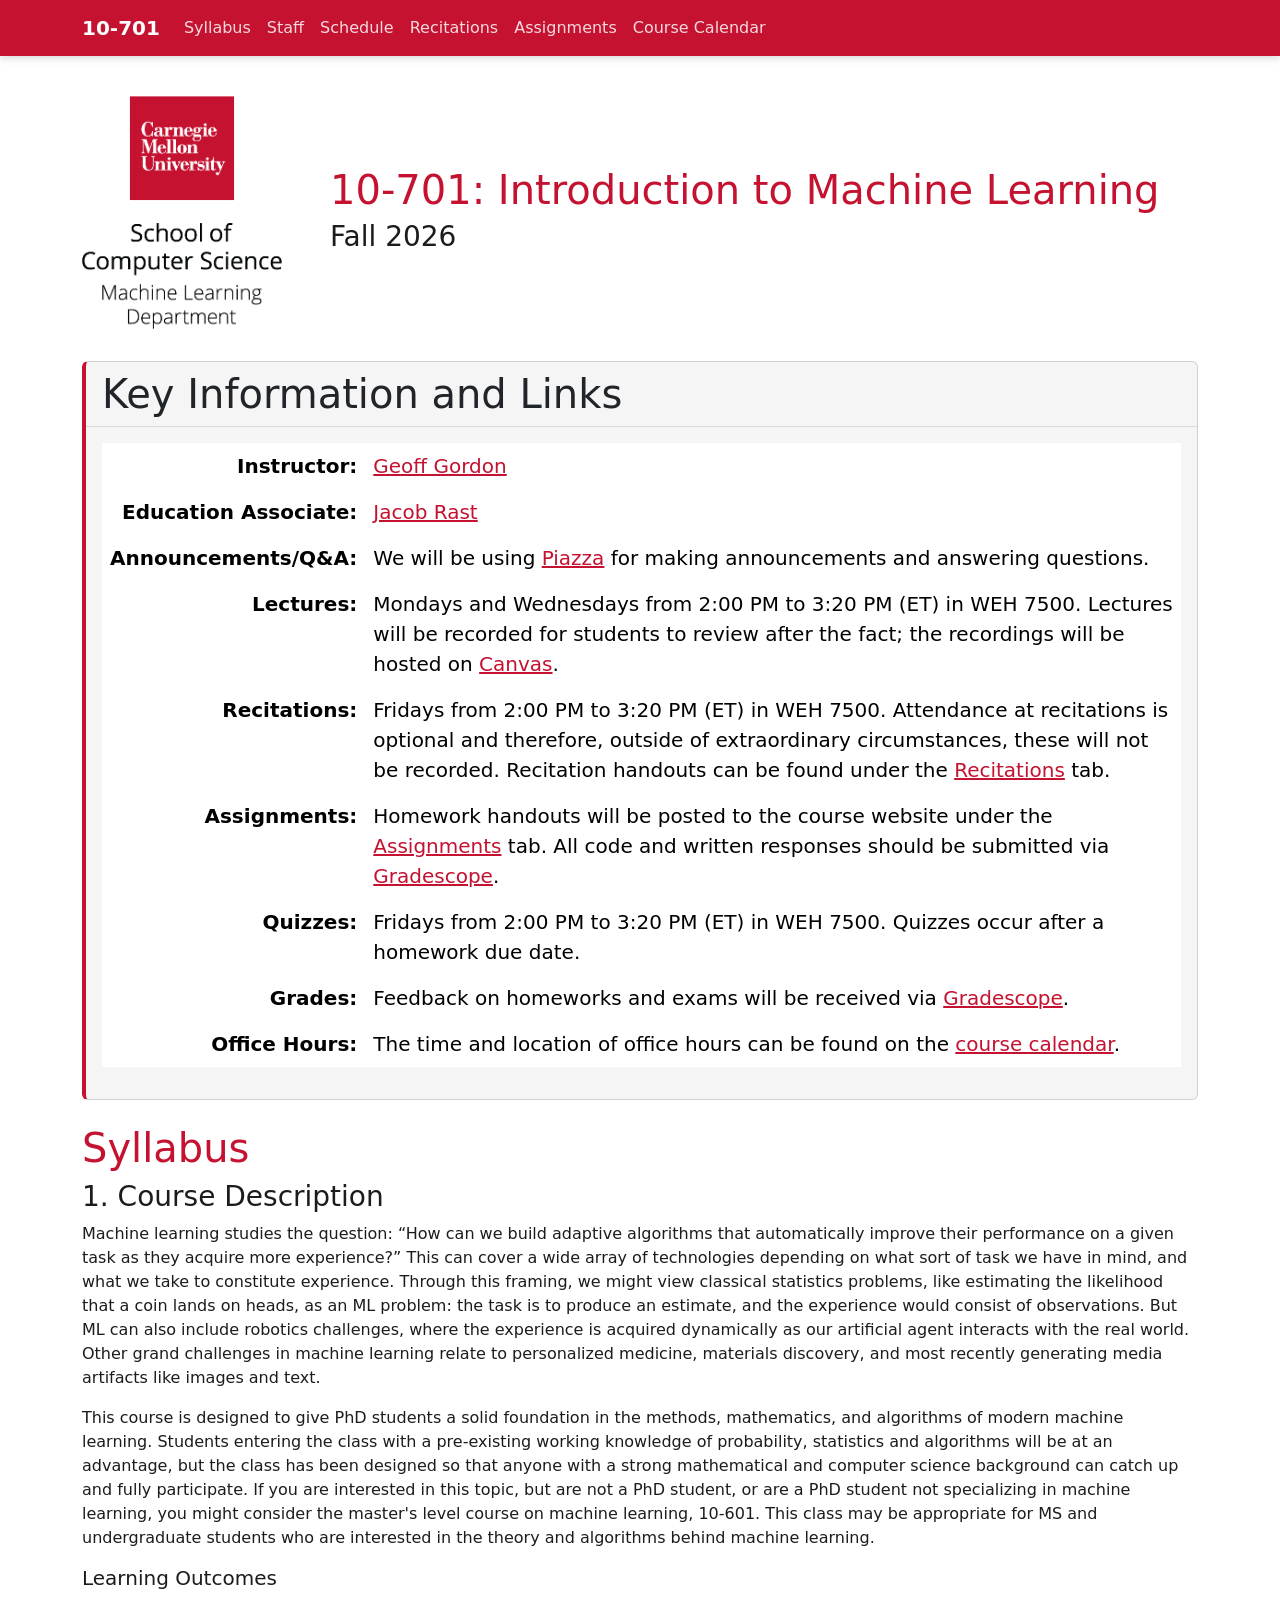
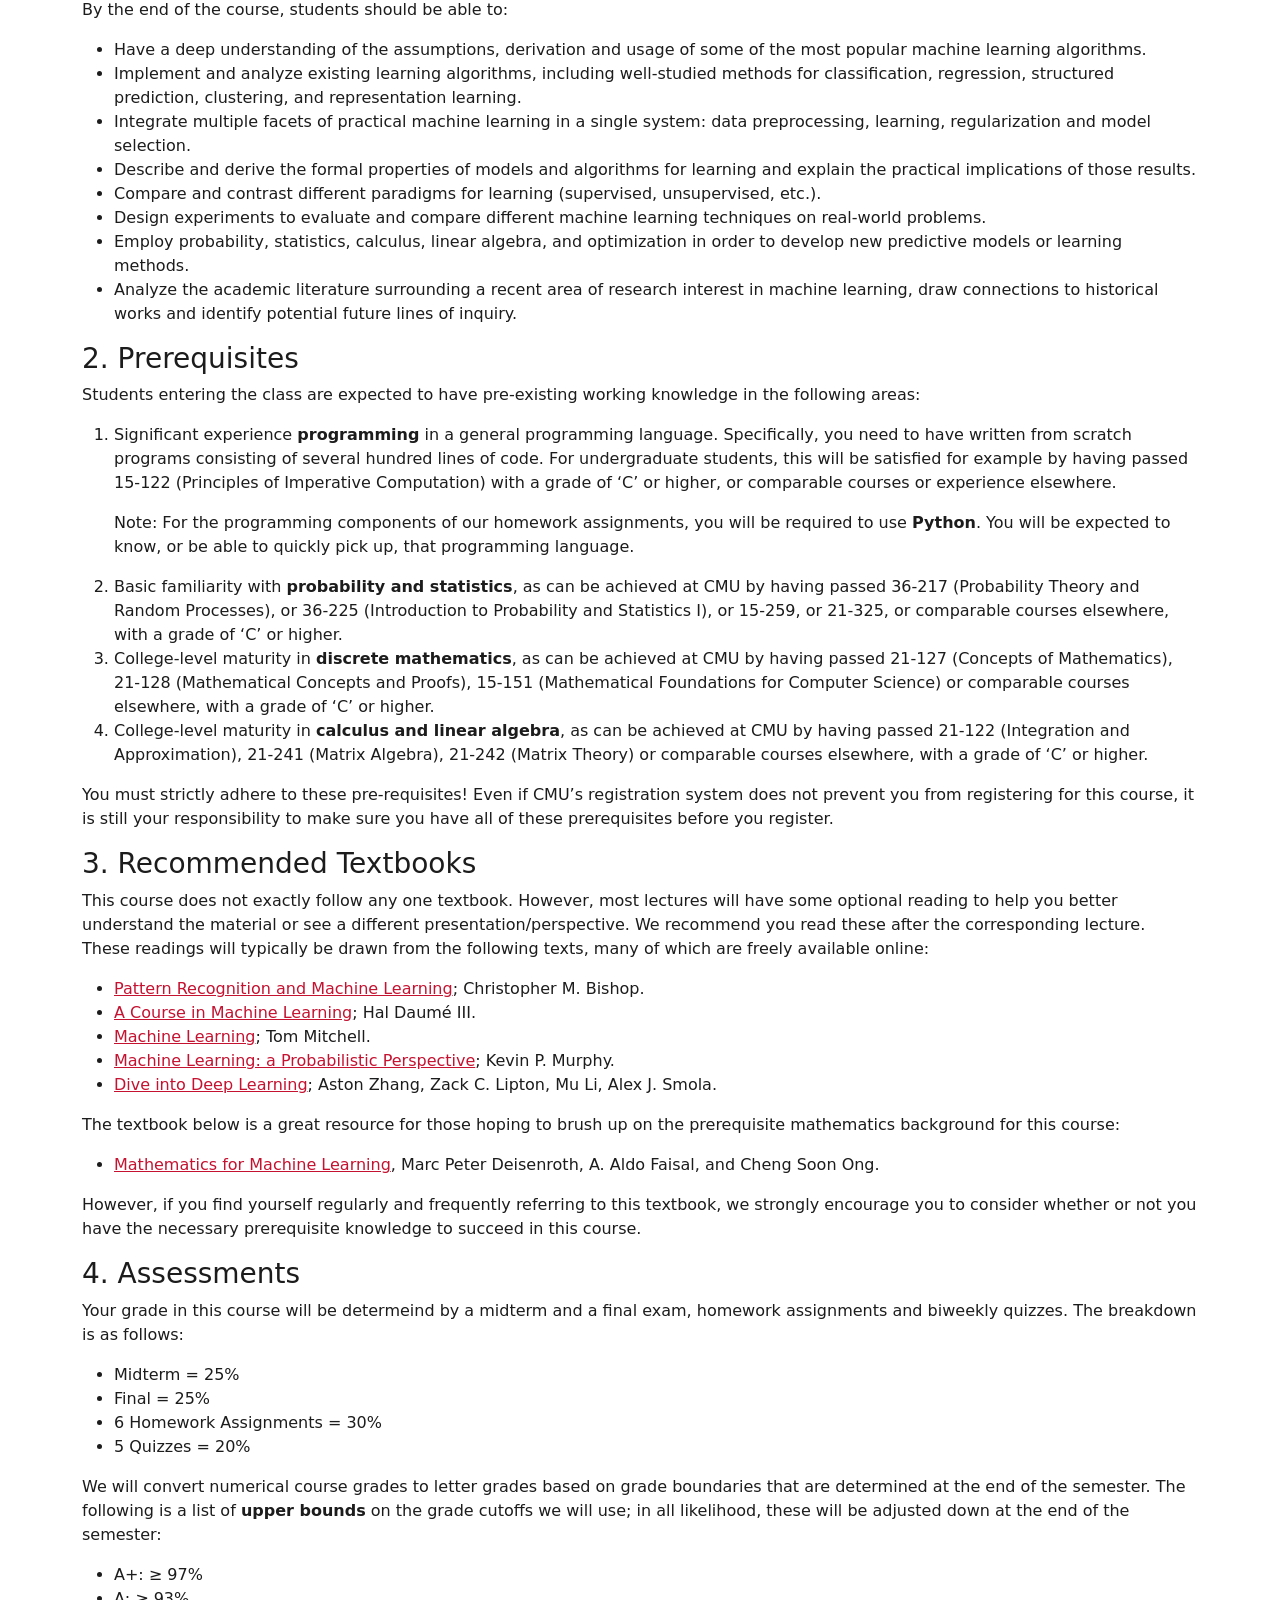
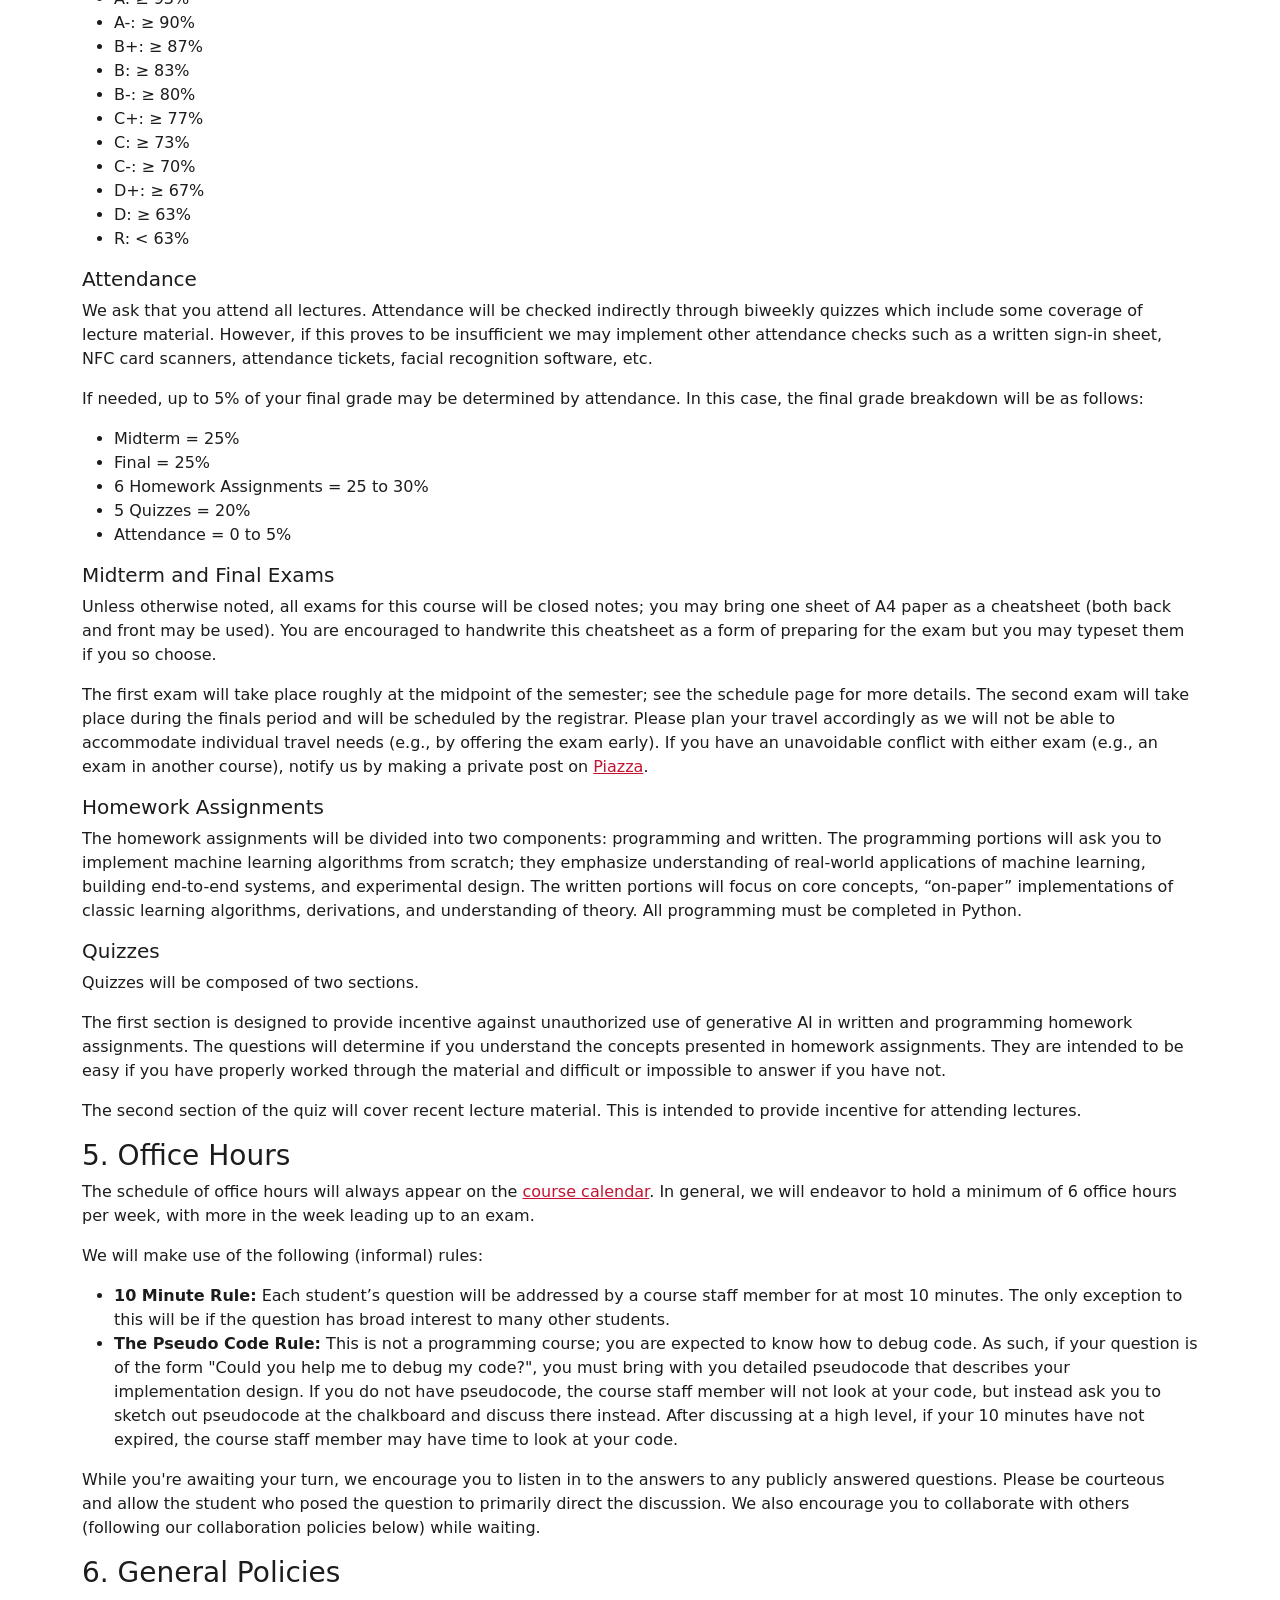
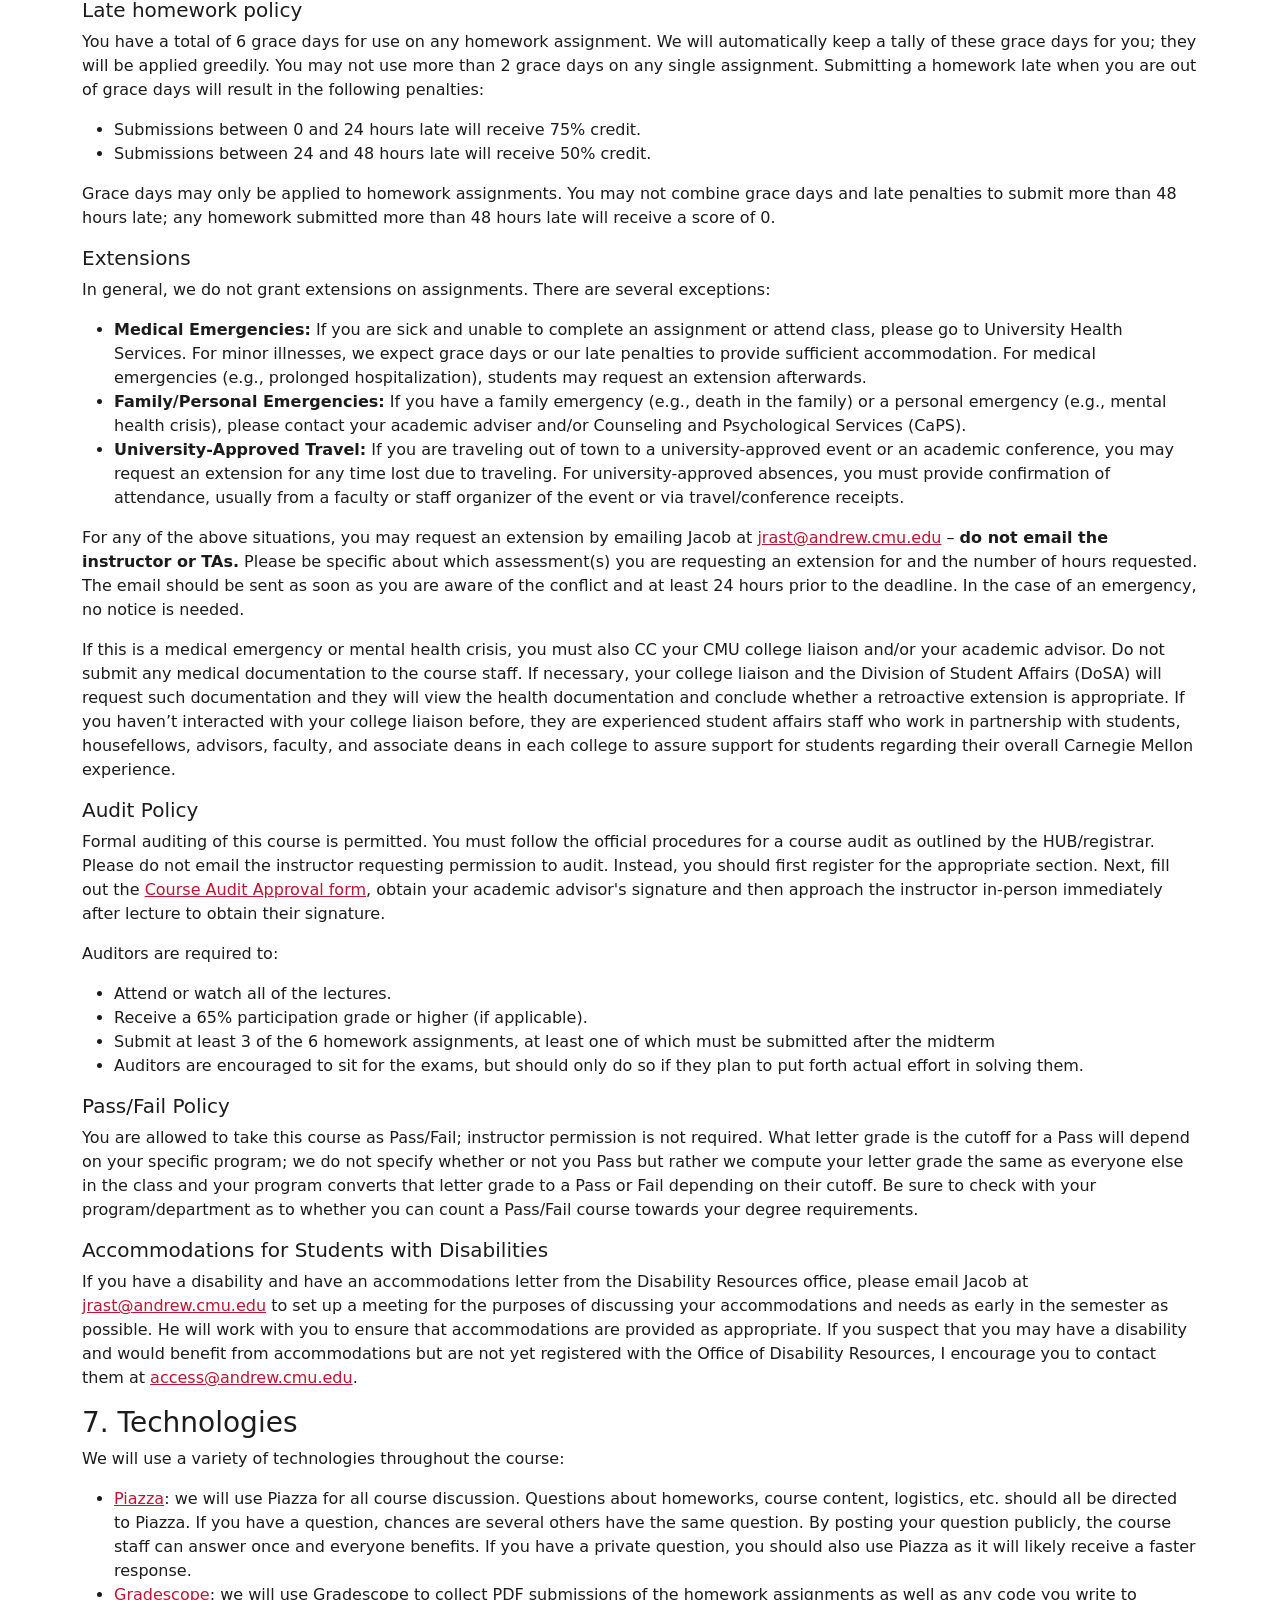
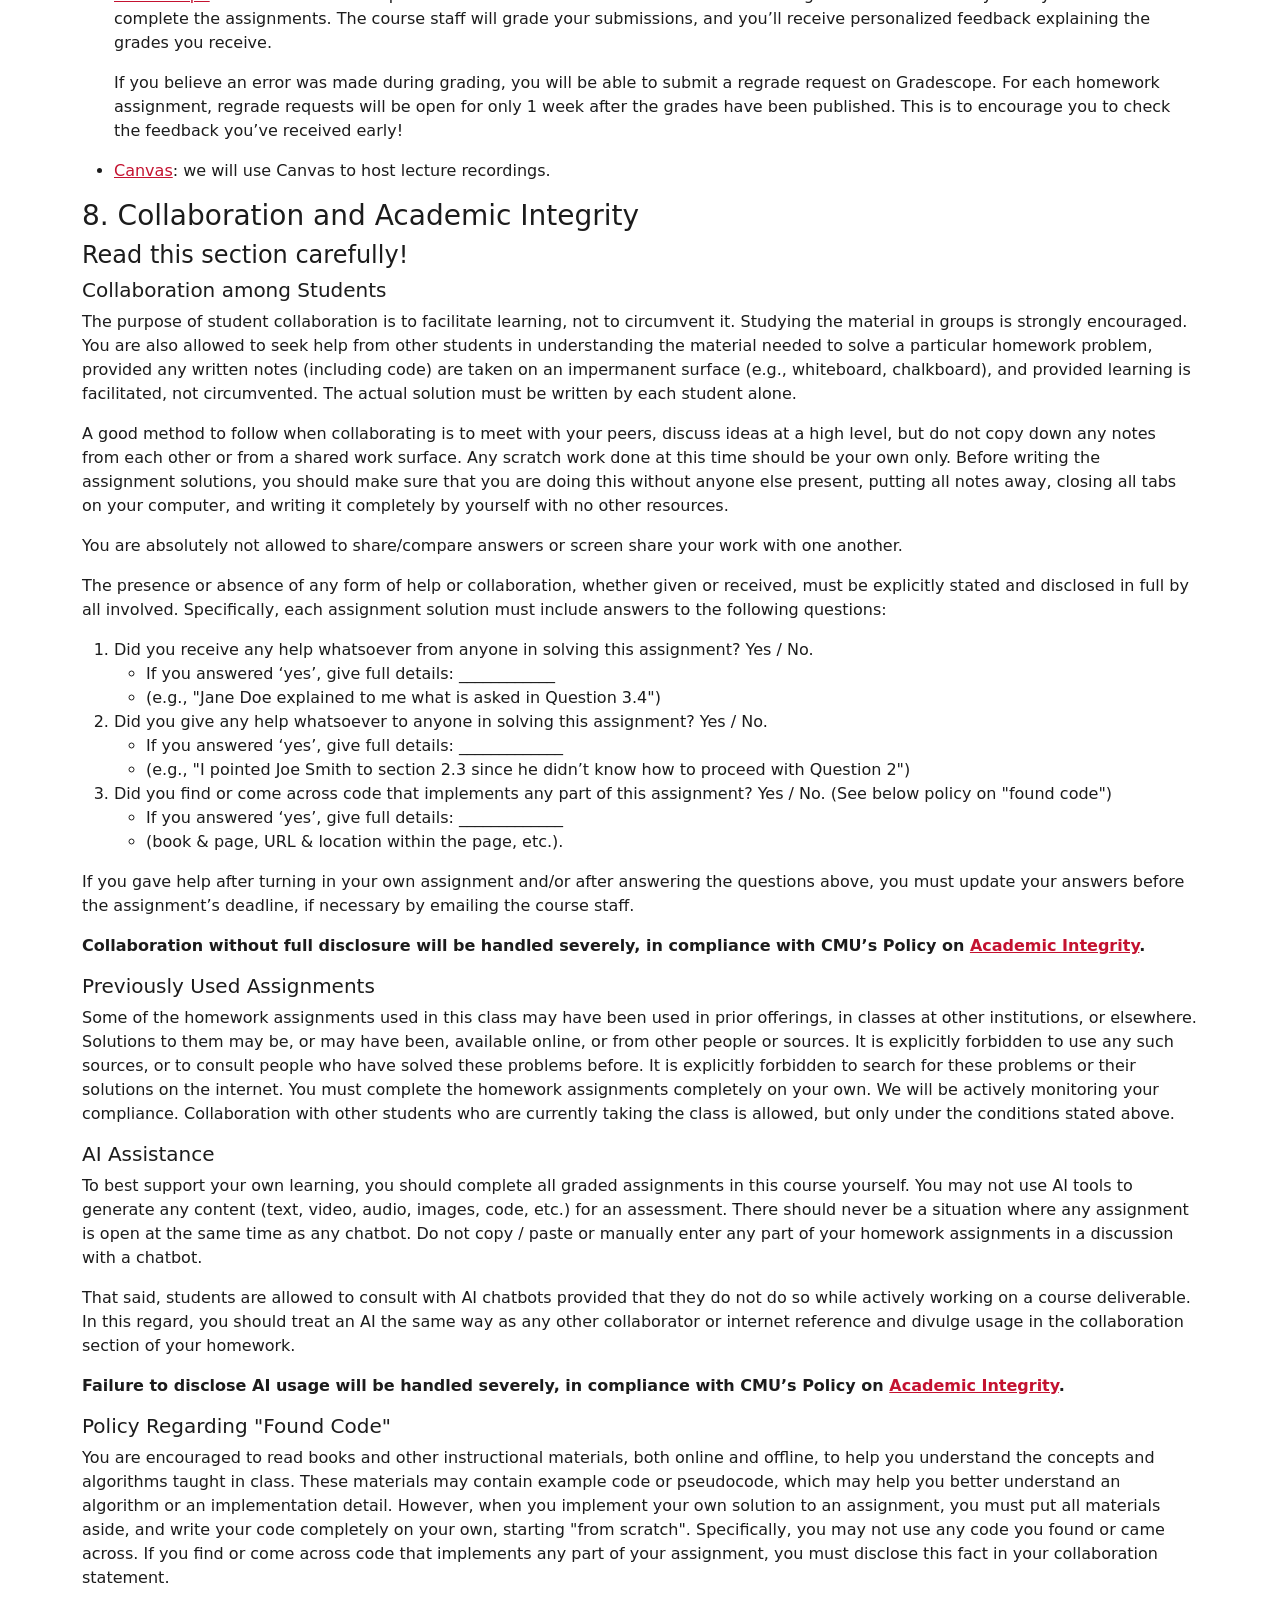
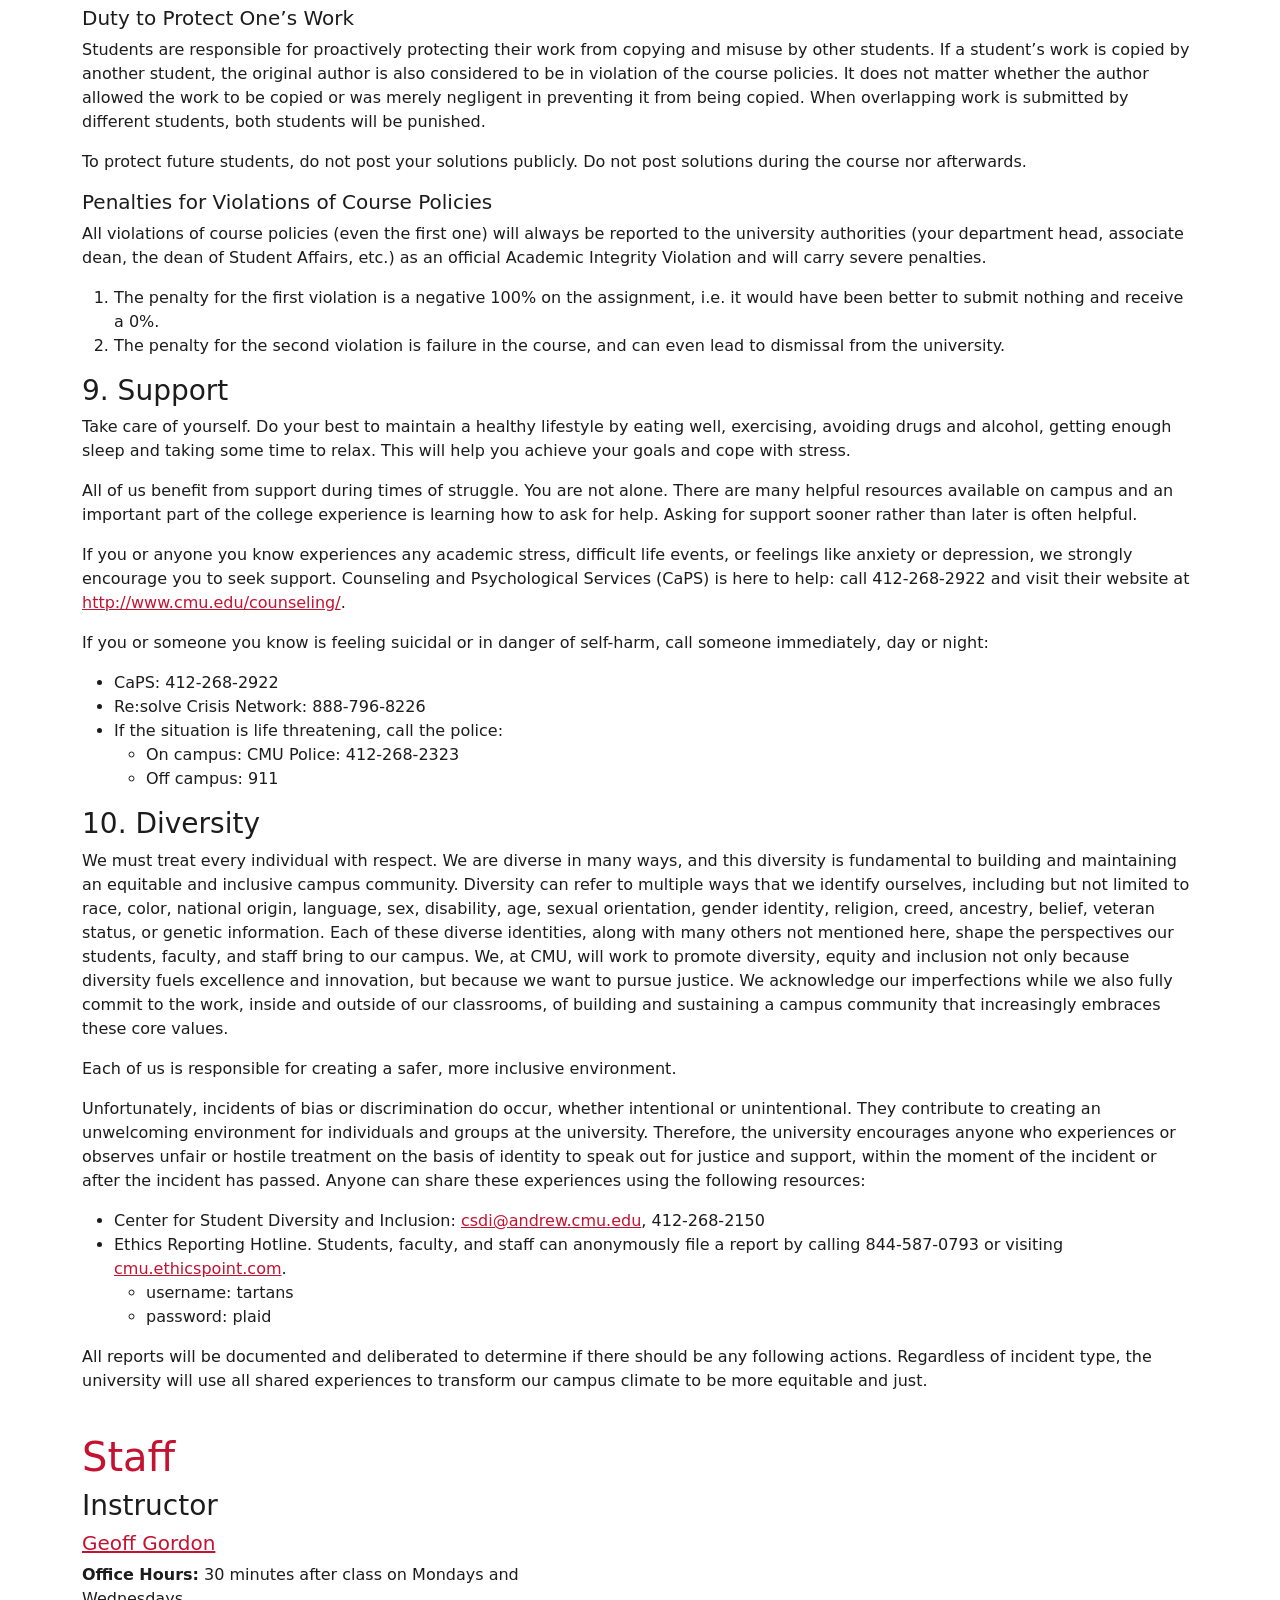
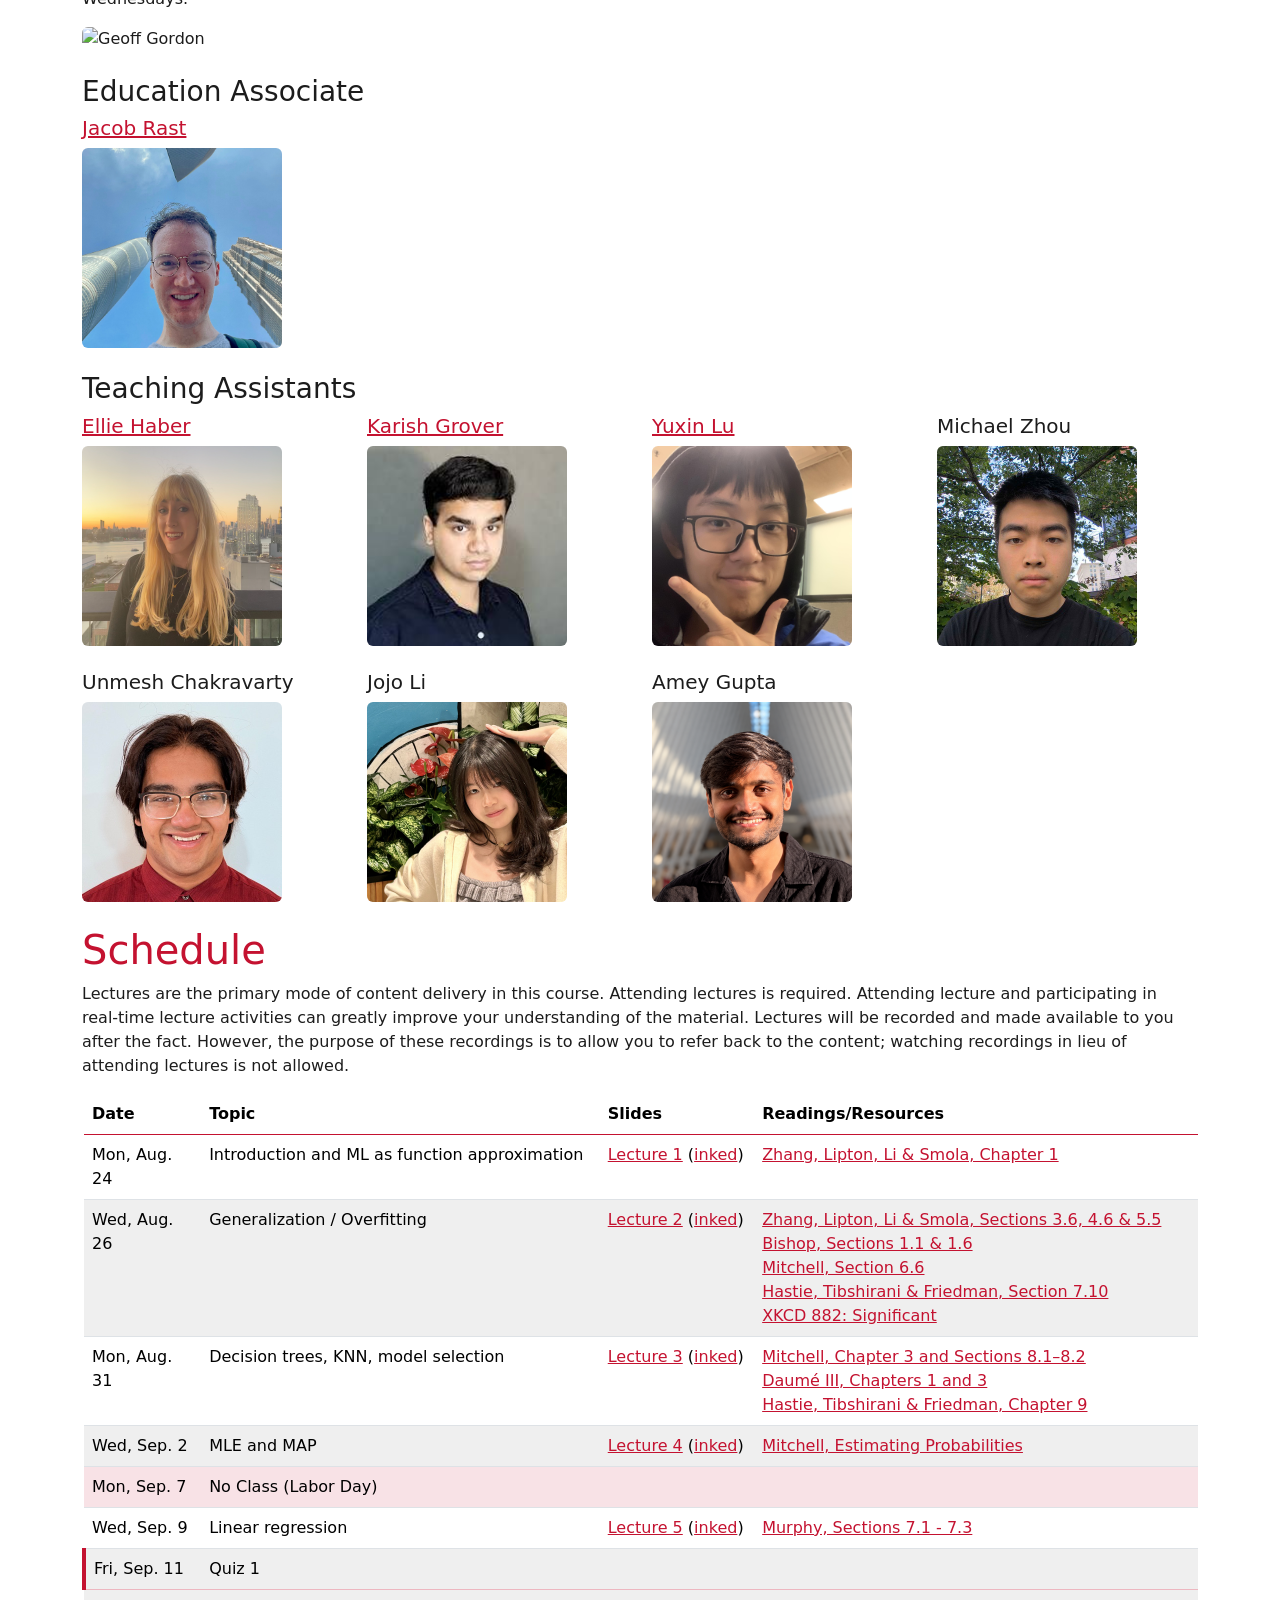
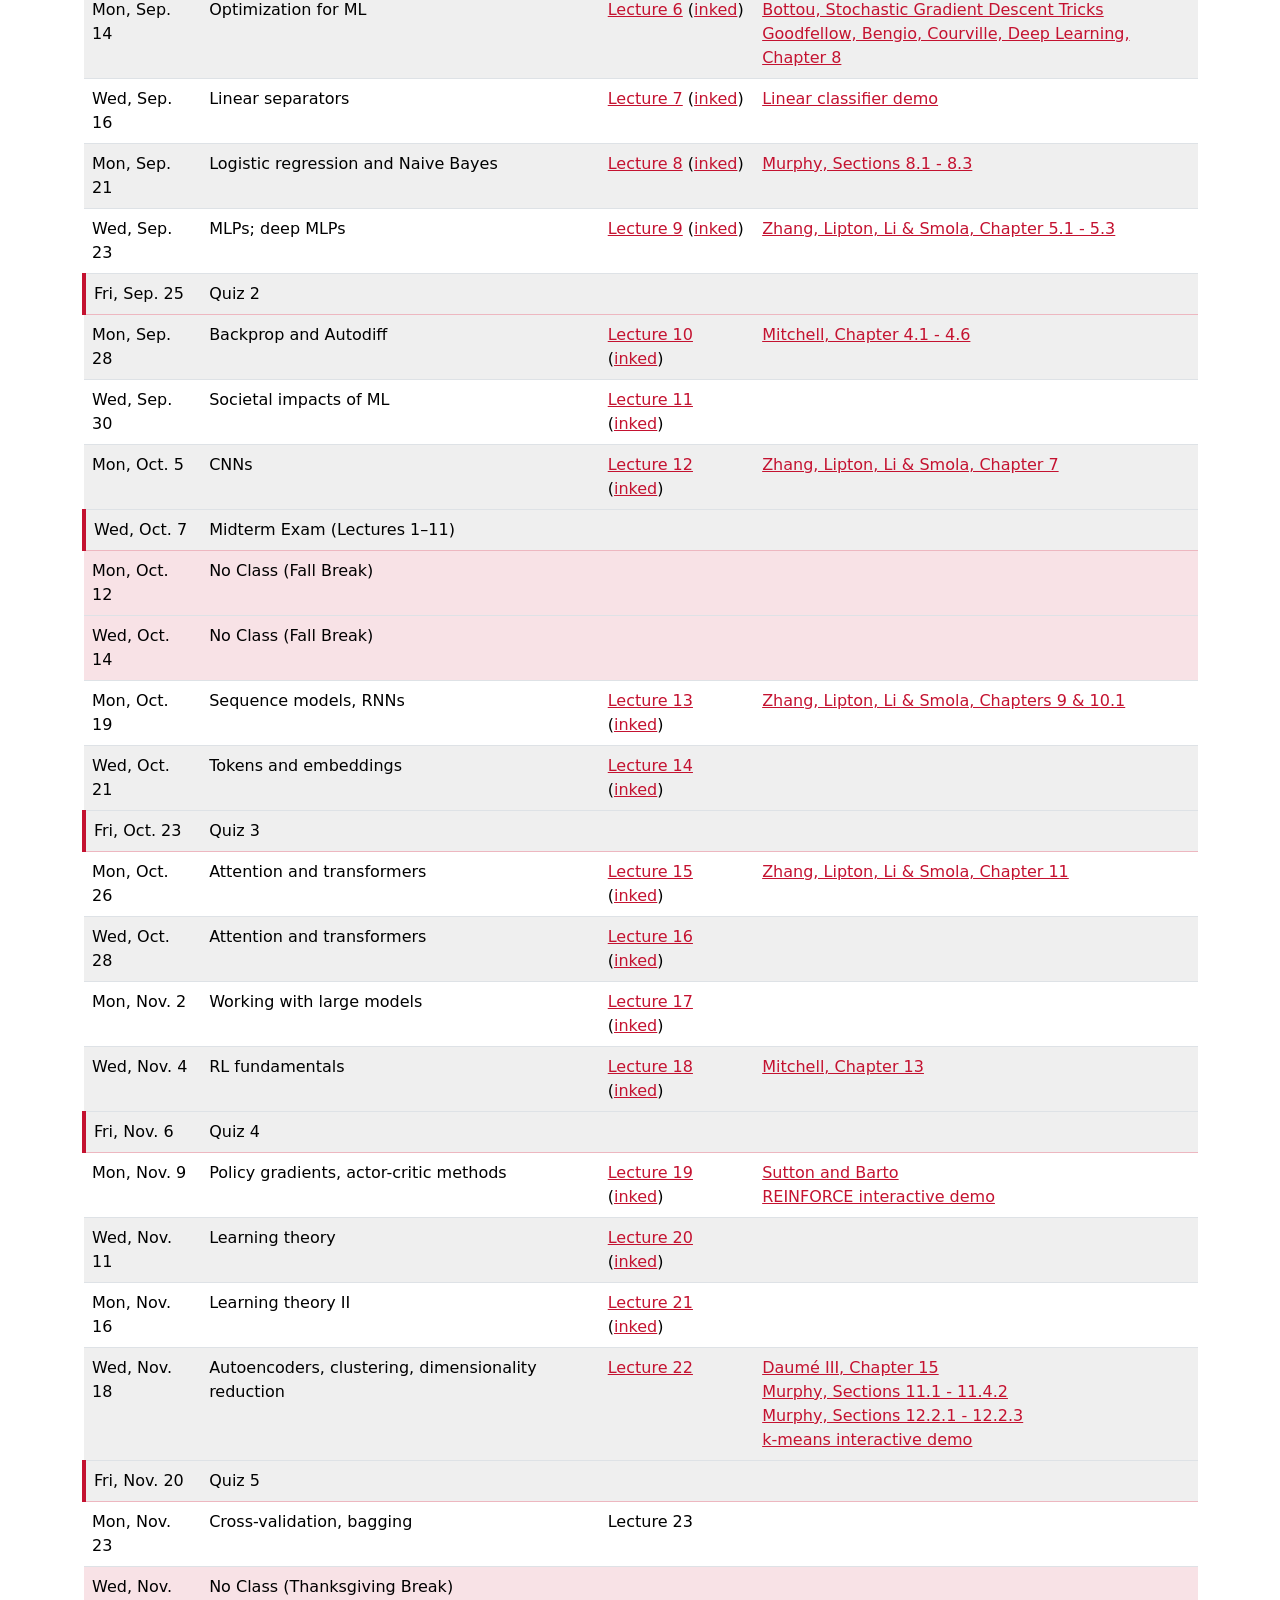
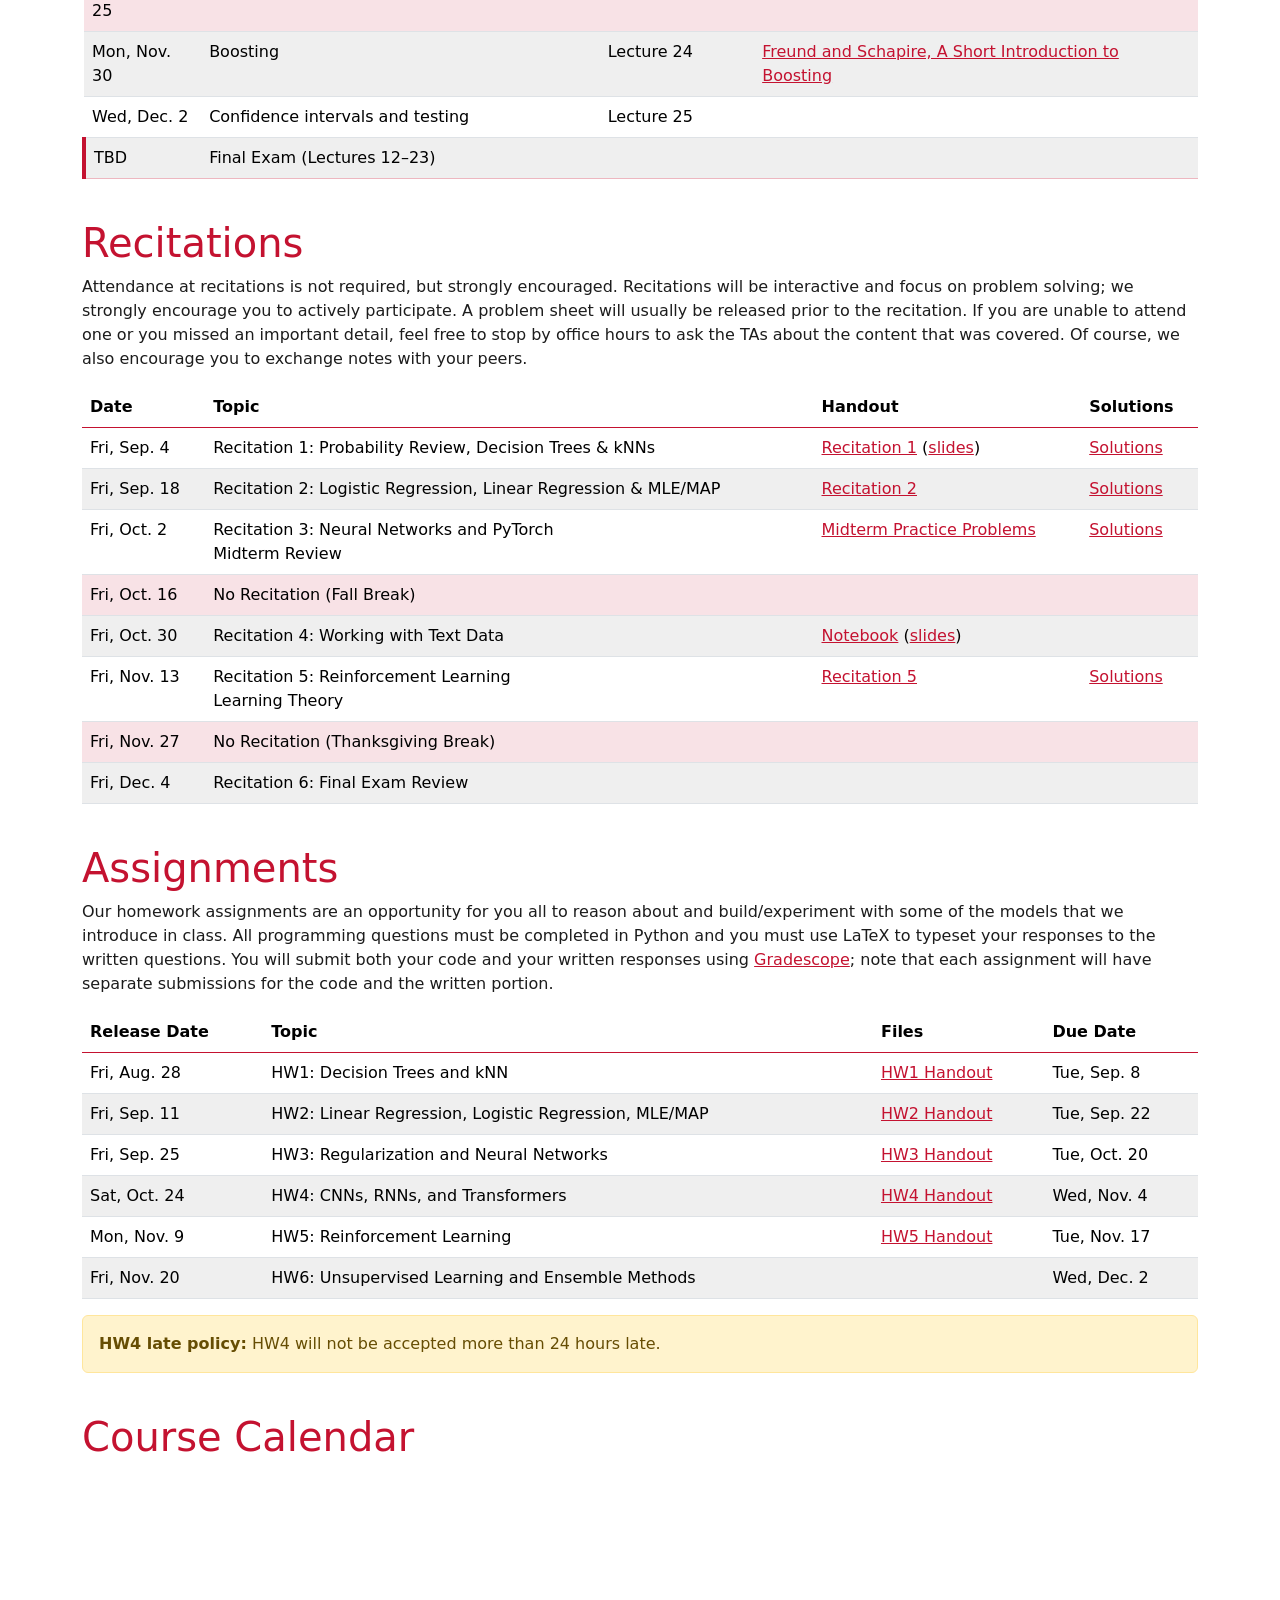
==== index.html @ 2c658fc4 "Add Lecture 22 slides and k-means demo" ====
<!doctype html>
<html lang="en">
  <head>
    <!-- GitHub Pages deployment smoke test. -->
    <!-- Required meta tags -->
    <meta charset="utf-8">
    <meta name="viewport" content="width=device-width, initial-scale=1">
	
	<!-- Bootstrap CSS -->
    <link href="https://cdn.jsdelivr.net/npm/bootstrap@5.1.3/dist/css/bootstrap.min.css" rel="stylesheet" integrity="sha384-1BmE4kWBq78iYhFldvKuhfTAU6auU8tT94WrHftjDbrCEXSU1oBoqyl2QvZ6jIW3" crossorigin="anonymous">
	<!-- My own CSS -->
    <link href="course.css" rel="stylesheet">

	<title>F26 10-701</title>
  </head>

  <body>
    <nav class="navbar navbar-expand-lg navbar-dark fixed-top">
      <div class="container-lg">
        <a class="navbar-brand" href="index.html#Home">10-701</a>
        <button class="navbar-toggler" type="button" data-bs-toggle="collapse" data-bs-target="#navbarNav" aria-controls="navbarNav" aria-expanded="false" aria-label="Toggle navigation">
     	  <span class="navbar-toggler-icon"></span>
    	</button>
        <div class="collapse navbar-collapse" id="navbarNav">
      	  <ul class="navbar-nav me-auto mb-2 mb-md-0">
        	<li class="nav-item"><a class="nav-link" href="index.html#Syllabus">Syllabus</a></li>
        	<li class="nav-item"><a class="nav-link" href="index.html#Staff">Staff</a></li>
        	<li class="nav-item"><a class="nav-link" href="index.html#Schedule">Schedule</a></li>
        	<li class="nav-item"><a class="nav-link" href="index.html#Recitations">Recitations</a></li>
        	<li class="nav-item"><a class="nav-link" href="index.html#Homework">Assignments</a></li>
        	<li class="nav-item"><a class="nav-link" href="index.html#Calendar">Course Calendar</a></li>
          </ul>
        </div>
      </div>
    </nav>
  
	<main role="main">
	<div class="container-lg">
	  <div class="row">
      <div class="col-lg-12 course-hero">
        <img class="course-logo" src="ml-logo.png" alt="Carnegie Mellon University School of Computer Science, Machine Learning Department">
		  <div class="course-heading">
		    <h1>10-701: Introduction to Machine Learning</h1>
		    <h3>Fall 2026</h3>
		  </div>
		</div>
	  </div>
	  
	  <div class="card key-info" id="Home">
	    <h1 class="card-header">Key Information and Links</h1>
	    <div class="card-body">
	      <table class="table table-borderless" style="font-size: 20px">
    	  	<tr>
    	  	  <td align="right" style="font-weight:bold">Instructor: </td>
    	  	  <td><a href="https://www.cs.cmu.edu/~ggordon/" target="_blank" 
    	  	  	  rel="noopener noreferrer">Geoff Gordon</a></td>
    	  	</tr>
    	  	<tr>
    	  	  <td align="right" style="font-weight:bold">Education Associate: </td>
    	  	  <td><a href="mailto:jrast@andrew.cmu.edu">Jacob Rast</a></td>
    	  	</tr>
    	    <tr>
    	  	  <td align="right" style="font-weight:bold">Announcements/Q&A: </td> 
    	  	  <td>We will be using <a href="https://piazza.com/cmu/fall2026/10701/home"
    	  	  	  target="_blank" rel="noopener noreferrer">Piazza</a> for making announcements 
    	  	  	  and answering questions.</td>
    	  	</tr>
    	  	<tr>
    	  	  <td align="right" style="font-weight:bold">Lectures: </td> 
    	  	  <td>Mondays and Wednesdays from 2:00 PM to 3:20 PM (ET) in WEH 7500.
    	  	      Lectures will be recorded for students to review after the fact;
    	  	      the recordings will be hosted on <a href="https://canvas.cmu.edu/courses/55844" target="_blank" 
	    	rel="noopener noreferrer">Canvas</a>.</td>
    	    </tr>
    	  	<!-- <tr>
    	  	  <td align="right" style="font-weight:bold">In-class Polls: </td> 
    	  	  <td>Some portion of your grade will be determined based on participation
    	  	  	  in polls during lecture. These polls will be hosted on Google Forms.</td>
    	    </tr> -->
    	  	<tr>
    	  	  <td align="right" style="font-weight:bold">Recitations: </td> 
    	  	  <td>Fridays from 2:00 PM to 3:20 PM (ET) in WEH 7500. Attendance at recitations 
    	  	      is optional and therefore, outside of extraordinary circumstances, these will 
    	  	      not be recorded. Recitation handouts can be found under the <a 
    	  	      href="index.html#Recitations">Recitations</a> tab.</td>
    	    </tr>
    	    <tr>
    	  	  <td align="right" style="font-weight:bold">Assignments: </td> 
    	  	  <td>Homework handouts will be posted to the course website under the 
    	  	  	  <a href="index.html#Homework">Assignments</a> tab. All code and
    	  	  	  written responses should be submitted via
    	  	  	  <a href="https://www.gradescope.com/courses/1349259" target="_blank" 
    	  	  	  rel="noopener noreferrer">Gradescope</a>.</td>
    	  	</tr>
  	  		<tr>	
    	  	  <td align="right" style="font-weight:bold">Quizzes: </td> 
    	  	  <td>Fridays from 2:00 PM to 3:20 PM (ET) in WEH 7500. Quizzes occur after a homework due date.
			  </td>
    	    </tr>
			<tr>
    	  	  <td align="right" style="font-weight:bold">Grades: </td> 
    	  	  <td>Feedback on homeworks and exams will be received via <a href="https://www.gradescope.com/courses/1349259" target="_blank" 
    	  	  	  rel="noopener noreferrer">Gradescope</a>. 
    	  	  	  </td>
    	  	</tr>
    	    <tr>
    	  	  <td align="right" style="font-weight:bold">Office Hours: </td> 
    	  	  <td>The time and location of office hours can be found on the 
    	  	  	  <a href="index.html#Calendar">course calendar</a>.</td>
    	  	</tr>
    	  </table>	
	    </div>
	  </div>
	</div>
	
	<br>
	
	<div class="container text" id="Syllabus">
	  <h1>Syllabus</h1>
	  <h3>1. Course Description</h3>
	  <p>Machine learning studies the question: “How can we build adaptive algorithms 
	  	 that automatically improve their performance on a given task as they acquire 
	  	 more experience?” This can cover a wide array of technologies depending on 
	  	 what sort of task we have in mind, and what we take to constitute experience. 
	  	 Through this framing, we might view classical statistics problems, like 
	  	 estimating the likelihood that a coin lands on heads, as an ML problem: the task 
	  	 is to produce an estimate, and the experience would consist of observations. 
	  	 But ML can also include robotics challenges, where the experience is acquired 
	  	 dynamically as our artificial agent interacts with the real world. Other grand 
	  	 challenges in machine learning relate to personalized medicine, materials 
	  	 discovery, and most recently generating media artifacts like images and text.</p>
	  	 
	  <p>This course is designed to give PhD students a solid foundation in the methods,
	  	 mathematics, and algorithms of modern machine learning. Students entering the 
	  	 class with a pre-existing working knowledge of probability, statistics and 
	  	 algorithms will be at an advantage, but the class has been designed so that 
	  	 anyone with a strong mathematical and computer science background can catch up 
	  	 and fully participate. If you are interested in this topic, but are not a PhD 
	  	 student, or are a PhD student not specializing in machine learning, you might 
	  	 consider the master's level course on machine learning, 10-601. This class may 
	  	 be appropriate for MS and undergraduate students who are interested in the 
	  	 theory and algorithms behind machine learning.</p>
	     
	  <h5>Learning Outcomes</h5>
	  <p>By the end of the course, students should be able to:</p>

	  <ul>
	  	<li>Have a deep understanding of the assumptions, derivation and usage of some 
	  		of the most popular machine learning algorithms.</li>
	    <li>Implement and analyze existing learning algorithms, including well-studied 
	        methods for classification, regression, structured prediction, clustering, 
	        and representation learning.</li>
		<li>Integrate multiple facets of practical machine learning in a single system: 
		    data preprocessing, learning, regularization and model selection.</li>
		<li>Describe and derive the formal properties of models and algorithms for learning 
		    and explain the practical implications of those results.</li>
		<li>Compare and contrast different paradigms for learning (supervised, 
		    unsupervised, etc.).</li>
		<li>Design experiments to evaluate and compare different machine learning 
		    techniques on real-world problems.</li>
		<li>Employ probability, statistics, calculus, linear algebra, and optimization 
			in order to develop new predictive models or learning methods.</li>
		<li>Analyze the academic literature surrounding a recent area of research interest
			in machine learning, draw connections to historical works and identify 
			potential future lines of inquiry.</li>
	  </ul>
	  
	  <h3>2. Prerequisites</h3>
	  <p>Students entering the class are expected to have pre-existing working knowledge 
	     in the following areas:</p>
	     
	  <ol>
		<li><p>Significant experience <strong>programming</strong> in a general programming 
			language. Specifically, you need to have written from scratch programs 
			consisting of several hundred lines of code. For undergraduate students, 
			this will be satisfied for example by having passed 15-122 (Principles of 
			Imperative Computation) with a grade of ‘C’ or higher, or comparable courses 
			or experience elsewhere.</p>
			
			<p>Note: For the programming components of our homework assignments, you will 
			be required to use <strong>Python</strong>. You will be expected to know, or 
			be able to quickly pick up, that programming language.</p></li>
		<li>Basic familiarity with <strong>probability and statistics</strong>, as can be 
			achieved at CMU by having passed 36-217 (Probability Theory and Random Processes),  
			or 36-225 (Introduction to Probability and Statistics I), or 15-259, or 21-325, 
			or comparable courses elsewhere, with a grade of ‘C’ or higher.</li>
		<li>College-level maturity in <strong>discrete mathematics</strong>, as can be 
			achieved at CMU by having passed 21-127 (Concepts of Mathematics), 21-128 
			(Mathematical Concepts and Proofs), 15-151 (Mathematical Foundations for 
			Computer Science) or comparable courses elsewhere, with a grade of ‘C’ or 
			higher.</li>
		<li>College-level maturity in <strong>calculus and linear algebra</strong>, as 
			can be achieved at CMU by having passed 21-122 (Integration and Approximation), 
			21-241 (Matrix Algebra), 21-242 (Matrix Theory) or comparable courses elsewhere, 
			with a grade of ‘C’ or higher. </li>
	  </ol>
	  
	  <p>You must strictly adhere to these pre-requisites! Even if CMU’s registration 
	  	 system does not prevent you from registering for this course, it is still your
	  	 responsibility to make sure you have all of these prerequisites before you 
	  	 register.</p>
	  	 
	  <h3>3. Recommended Textbooks</h3>
	  <p>This course does not exactly follow any one textbook. However, most lectures 
	     will have some optional reading to help you better understand the material or 
	     see a different presentation/perspective. We recommend you read these after 
	     the corresponding lecture. These readings will typically be drawn from the 
	     following texts, many of which are freely available online:</p>
	     
	  <ul>
		<li><a href="https://www.microsoft.com/en-us/research/uploads/prod/2006/01/Bishop-Pattern-Recognition-and-Machine-Learning-2006.pdf"
			target="_blank" rel="noopener noreferrer">Pattern Recognition and Machine 
			Learning</a>; Christopher M. Bishop.</li>
		<li><a href="http://ciml.info/" target="_blank" rel="noopener noreferrer">
			A Course in Machine Learning</a>; Hal Daumé III.</li>
		<li><a href="http://www.cs.cmu.edu/afs/cs.cmu.edu/user/mitchell/ftp/mlbook.html"
			target="_blank" rel="noopener noreferrer">Machine Learning</a>; Tom Mitchell.</li>
		<li><a href="https://cmu.primo.exlibrisgroup.com/permalink/01CMU_INST/6lpsnm/alma991015155009704436"
			target="_blank" rel="noopener noreferrer">Machine Learning: a Probabilistic 
			Perspective</a>; Kevin P. Murphy.</li>
		<li><a href="http://d2l.ai/" target="_blank" rel="noopener noreferrer">Dive into 
			Deep Learning</a>; Aston Zhang, Zack C. Lipton, Mu Li, Alex J. Smola.</li>
	  </ul>

	  <p>The textbook below is a great resource for those hoping to brush up on the 
	  	 prerequisite mathematics background for this course:</p>

	  <ul>
		<li><a href="https://mml-book.github.io/" target="_blank" rel="noopener noreferrer">
			Mathematics for Machine Learning</a>, Marc Peter Deisenroth, A. Aldo Faisal, 
			and Cheng Soon Ong.</li>
	  </ul>
	  
	  <p>However, if you find yourself regularly and frequently referring to this textbook, 
	  	 we strongly encourage you to consider whether or not you have the necessary 
	  	 prerequisite knowledge to succeed in this course.</p>
	  	 
	  <h3>4. Assessments</h3>
	  <p>Your grade in this course will be determeind by 
	  	  a midterm and a final exam, homework assignments and biweekly quizzes. 
	  	 The breakdown is as follows:</p>
	  
	  <ul>
		<li>Midterm = 25%</li>
		<li>Final = 25%</li>
		<li>6 Homework Assignments = 30%</li>
		<li>5 Quizzes = 20%</li>
	  </ul>
	  
	  <p>We will convert numerical course grades to letter grades based on grade 
	  	 boundaries that are determined at the end of the semester. The following is
	  	 a list of <strong>upper bounds</strong> on the grade cutoffs we will use;
	  	 in all likelihood, these will be adjusted down at the end of the semester:</p>
	  
	  <ul>
	  	<li>A+: ≥ 97%</li>
		<li>A: ≥ 93%</li>
		<li>A-: ≥ 90%</li>
		<li>B+: ≥ 87%</li>
		<li>B: ≥ 83%</li>
		<li>B-: ≥ 80%</li>
		<li>C+: ≥ 77%</li>
		<li>C: ≥ 73%</li>
		<li>C-: ≥ 70%</li>
		<li>D+: ≥ 67%</li>
		<li>D: ≥ 63%</li>	 
		<li>R: < 63%</li>
	  </ul>
	  	  	
	  <h5>Attendance</h5>

	  <p>We ask that you attend all lectures. Attendance will be checked indirectly through biweekly quizzes which include some
		coverage of lecture material. However, if this proves to be insufficient we may implement other attendance checks such as 
		a written sign-in sheet, NFC card scanners, attendance tickets, facial recognition software, etc. </p>

	  <p>If needed, up to 5% of your final grade may be determined by attendance. In this case, the final grade breakdown will be as follows: </p>
			<ul>
				<li>Midterm = 25%</li>
				<li>Final = 25%</li>
				<li>6 Homework Assignments = 25 to 30%</li>
				<li>5 Quizzes = 20%</li>
				<li>Attendance = 0 to 5%</li>
			</ul>
	

	  	  
	  <h5>Midterm and Final Exams</h5>
	  <p>Unless otherwise noted, all exams for this course will be closed notes; you may 
	  	 bring one sheet of A4 paper as a cheatsheet (both back and front may be used). 
	  	 You are encouraged to handwrite this cheatsheet as a form of preparing for the 
	  	 exam but you may typeset them if you so choose.</p>

	  <p>The first exam will take place roughly at the midpoint of the semester; see the schedule page for more details.
		The second exam will take place during the finals period and will be scheduled by the registrar. Please plan 
		 your travel accordingly as we will not be able to accommodate individual travel 
		 needs (e.g., by offering the exam early). If you have an unavoidable conflict 
		 with either exam (e.g., an exam in another course), notify us by making a 
		 private post on <a href="https://piazza.com/cmu/fall2026/10701/home" target="_blank" 
		 rel="noopener noreferrer">Piazza</a>.</p>
	  	  
	  <h5>Homework Assignments</h5>
	  <p>The homework assignments will be divided into two components: programming and 
	  	 written. The programming portions will ask you to implement 
	  	 machine learning algorithms from scratch; they emphasize understanding of 
	  	 real-world applications of machine learning, building end-to-end systems, and 
	  	 experimental design. The written portions will focus on core concepts, 
	  	 “on-paper” implementations of classic learning algorithms, derivations, and 
	  	 understanding of theory. All programming must be completed in Python.</p>

		<h5>Quizzes</h5>
		<p> Quizzes will be composed of two sections.</p>
		
		<p> The first section is designed to provide incentive against unauthorized use of generative AI in written and 
		programming homework assignments. The questions will determine if you understand the 
		concepts presented in homework assignments. They are intended to be easy if you have properly 
		worked through the material and difficult or impossible to answer if you have not. </p>

		<p>The second section of the quiz will cover recent lecture material. This is intended to provide incentive for attending lectures. </p>
	
 
	  <!-- <h5>Project</h5>
	  <p>The course project is an opportunity for you to implement, explore and go beyond 
	     the methods presented in class applied to a real-world problem/research area. 
	     You will be given a small list of topics to choose from and will work in groups 
	     of 2 or 3; you may not work by yourself on the project.</p>

	  <p>There will be three deliverables associated with the project:</p>

	  <ul>
	  	<li>A two-page first check-in detailing the topic your group will focus on, what method
	  		or methods you will implement, and the metrics you will use to compare them 
	  		(if applicable). This check-in will largely be graded on completion; their primary 
	  		purpose is for us to catch and correct any early misconceptions about the 
	  		project task/scope. The check-in is worth 2% of your final grade.</li>
		<li>A four-page second check-in describing the work done to date and any modifications to 
			the proposed plan as well as the rationale behind them. The second check-in should include 
			preliminary results and analysis. Again, these will largely be graded on 
			completion. The check-in is worth 2% of your final grade.</li>
		<li>An 8-page final report that describes the entirety of the work done for the 
			project. More details about what precisely is expected in the final reports 
			will be made available closer to the deadline. The final report is worth 16% 
			of your final grade.</li>
	  </ul> -->

	  <h3>5. Office Hours</h3>
	  <p>The schedule of office hours will always appear on the <a href="index.html#Calendar">
	  	 course calendar</a>. In general, we will endeavor to hold a minimum of 6 office 
	  	 hours per week, with more in the week leading up to an exam.</p>
	  	 
	  <p>We will make use of the following (informal) rules:</p>
	  
	  <ul>
	    <li><strong>10 Minute Rule:</strong> Each student’s question will be addressed 
	    	by a course staff member for at most 10 minutes. The only exception to this 
	    	will be if the question has broad interest to many other students.</li>
		<li><strong>The Pseudo Code Rule:</strong> This is not a programming course; 
			you are expected to know how to debug code. As such, if your question is of 
			the form "Could you help me to debug my code?", you must bring with you 
			detailed pseudocode that describes your implementation design. If you do not 
			have pseudocode, the course staff member will not look at your code, but 
			instead ask you to sketch out pseudocode at the chalkboard and discuss there 
			instead. After discussing at a high level, if your 10 minutes have not expired, 
			the course staff member may have time to look at your code.</li>
	  </ul>
	  
	  <p>While you're awaiting your turn, we encourage you to listen in to the answers 
	  	 to any publicly answered questions. Please be courteous and allow the student 
	  	 who posed the question to primarily direct the discussion. We also encourage 
	  	 you to collaborate with others (following our collaboration policies below) 
	  	 while waiting.</p>
	  
	  <h3>6. General Policies</h3>
	  <h5>Late homework policy</h5>
	  <p>You have a total of 6 grace days for use on any homework assignment. We will 
	     automatically keep a tally of these grace days for you; they will be applied 
	     greedily. You may not use more than 2 grace days on any single assignment. 
	     Submitting a homework late when you are out of grace days will result in the 
	     following penalties:</p>

	  <ul>
	  	<li>Submissions between 0 and 24 hours late will receive 75% credit.</li>
		<li>Submissions between 24 and 48 hours late will receive 50% credit.</li>
	  </ul>
	  
	  <p> Grace days may only be applied to homework assignments. 
		<!-- Grace days may not be used on project deliverables.  -->
		You may not combine grace days and late penalties to submit 
		more than 48 hours late; any homework submitted more than 48 hours late will receive
		 a score of 0.</p>
	  
	  <h5>Extensions</h5>
	  <p>In general, we do not grant extensions on assignments. There are several 
	     exceptions:</p>
	  
	  <ul>
	    <li><strong>Medical Emergencies:</strong> If you are sick and unable to complete 
	    	an assignment or attend class, please go to University Health Services. 
	    	For minor illnesses, we expect grace days or our late penalties to provide 
	    	sufficient accommodation. For medical emergencies (e.g., prolonged 
	    	hospitalization), students may request an extension afterwards.</li>
		<li><strong>Family/Personal Emergencies:</strong> If you have a family emergency 
			(e.g., death in the family) or a personal emergency (e.g., mental health 
			crisis), please contact your academic adviser and/or Counseling and 
			Psychological Services (CaPS).</li>
		<li><strong>University-Approved Travel:</strong> If you are traveling out of town 
			to a university-approved event or an academic conference, you may request an 
			extension for any time lost due to traveling. For university-approved 
			absences, you must provide confirmation of attendance, usually from a 
			faculty or staff organizer of the event or via travel/conference receipts.</li>
	  </ul>
	  
	  <p>For any of the above situations, you may request an extension by emailing Jacob
	  	 at <a href="mailto:jrast@andrew.cmu.edu">jrast@andrew.cmu.edu</a> – 
	  	 <strong>do not email the instructor or TAs.</strong> Please be specific about 
	  	 which assessment(s) you are requesting an extension for and the number of hours 
	  	 requested. The email should be sent as soon as you are aware of the conflict
	  	 and at least 24 hours prior to the deadline. In the case of an emergency, 
	  	 no notice is needed.</p>

	  <p>If this is a medical emergency or mental health crisis, you must also CC your 
	     CMU college liaison and/or your academic advisor. Do not submit any medical 
	     documentation to the course staff. If necessary, your college liaison and 
	     the Division of Student Affairs (DoSA) will request such documentation and 
	     they will view the health documentation and conclude whether a retroactive 
	     extension is appropriate. If you haven’t interacted with your college liaison 
	     before, they are experienced student affairs staff who work in partnership 
	     with students, housefellows, advisors, faculty, and associate deans in each 
	     college to assure support for students regarding their overall Carnegie Mellon 
	     experience.</p>

	  <h5>Audit Policy</h5>
	  <p>Formal auditing of this course is permitted. You must follow the official 
	     procedures for a course audit as outlined by the HUB/registrar. Please do not 
	     email the instructor requesting permission to audit. Instead, you should first 
	     register for the appropriate section. Next, fill out the 
	     <a href="https://www.cmu.edu/hub/docs/course-audit.pdf" target="_blank" 
	     rel="noopener noreferrer">Course Audit Approval form</a>, obtain your academic 
	     advisor's signature and then approach the instructor in-person immediately 
	     after lecture to obtain their signature.</p>

	  <p>Auditors are required to:</p>

	  <ul>
		<li>Attend or watch all of the lectures.</li>
		<li>Receive a 65% participation grade or higher (if applicable).</li>
		<li>Submit at least 3 of the 6 homework assignments, at least one of which must be submitted after the midterm</li>
		<li>Auditors are encouraged to sit for the exams, but should only do so if 
			they plan to put forth actual effort in solving them.</li>
		<!-- <li>Auditors should not complete a course project unless they clearly 
			communicate their status as an auditor to their group members and all other
			group members agree to work with them.</li> -->
	  </ul>
	  
	  <h5>Pass/Fail Policy</h5>
	  <p>You are allowed to take this course as Pass/Fail; instructor permission is not 
	     required. What letter grade is the cutoff for a Pass will depend on your 
	     specific program; we do not specify whether or not you Pass but rather we 
	     compute your letter grade the same as everyone else in the class and your 
	     program converts that letter grade to a Pass or Fail depending on their 
	     cutoff. Be sure to check with your program/department as to whether you can 
	     count a Pass/Fail course towards your degree requirements.</p>

	  <h5>Accommodations for Students with Disabilities</h5>
	  <p>If you have a disability and have an accommodations letter from the Disability 
	     Resources office, please email Jacob at <a href="mailto:jrast@andrew.cmu.edu">
	     jrast@andrew.cmu.edu</a> to set up a meeting for the purposes of discussing 
	     your accommodations and needs as early in the semester as possible. He will 
	     work with you to ensure that accommodations are provided as appropriate. If you 
	     suspect that you may have a disability and would benefit from accommodations 
	     but are not yet registered with the Office of Disability Resources, I encourage 
	     you to contact them at <a href="mailto:access@andrew.cmu.edu">
	     access@andrew.cmu.edu</a>.</p>

	  <h3>7. Technologies</h3>
	  <p>We will use a variety of technologies throughout the course:</p>

	  <ul>
	    <li><a href="https://piazza.com/cmu/fall2026/10701/home" target="_blank" 
	    	rel="noopener noreferrer">Piazza</a>: we will use Piazza for all course discussion. 
	    	Questions about homeworks, course content, logistics, etc. should all be 
	    	directed to Piazza. If you have a question, chances are several others have the 
	    	same question. By posting your question publicly, the course staff can answer 
	    	once and everyone benefits. If you have a private question, you should also 
	    	use Piazza as it will likely receive a faster response.</li>
		<li><p><a href="https://www.gradescope.com/courses/1349259" target="_blank" 
			rel="noopener noreferrer">Gradescope</a>: we will use Gradescope to collect PDF 
			submissions of the homework assignments as well as any code you write to complete
			the assignments. The course staff will grade your submissions, and you’ll receive 
			personalized feedback explaining the grades you receive.</p>
			
			<p>If you believe an error was made during grading, you will be able to submit 
			a regrade request on Gradescope. For each homework assignment, regrade requests 
			will be open for only 1 week after the grades have been published. This is to 
			encourage you to check the feedback you’ve received early!</p></li>
		<li><a href="https://canvas.cmu.edu/courses/55844" target="_blank" 
	    	rel="noopener noreferrer">Canvas</a>: we will use Canvas to host lecture recordings.</li>
		<!-- <li><p><a href="https://docs.google.com/forms" target="_blank" 
			rel="noopener noreferrer">Google Forms</a>: we will use Google Forms to collect 
			feedback and responses to polls during lecture. These polls will be hosted on 
			Google Forms.</p></li> -->
		<!-- <li><p><a href="https://scs.hosted.panopto.com/Panopto/Pages/Sessions/List.aspx?folderID=cc2bc5c0-ecd9-46b8-98db-b341012e3f06" target="_blank" 
			rel="noopener noreferrer">Panopto TODO UPDATE THIS LINK</a>: Lecture recordings can be found on Panopto</p></li> -->
	  </ul>	

	  <h3>8. Collaboration and Academic Integrity</h3>
	  <h4>Read this section carefully!</h4>

	  <h5>Collaboration among Students</h5>
	  <p>The purpose of student collaboration is to facilitate learning, not to 
	     circumvent it. Studying the material in groups is strongly encouraged. You are 
	     also allowed to seek help from other students in understanding the material 
	     needed to solve a particular homework problem, provided any written notes 
	     (including code) are taken on an impermanent surface (e.g., whiteboard, 
	     chalkboard), and provided learning is facilitated, not circumvented. The actual 
	     solution must be written by each student alone.</p>
	     
	  <p>A good method to follow when collaborating is to meet with your peers, discuss 
	     ideas at a high level, but do not copy down any notes from each other or from 
	     a shared work surface. Any scratch work done at this time should be your own only. 
	     Before writing the assignment solutions, you should make sure that you are 
	     doing this without anyone else present, putting all notes away, closing all 
	     tabs on your computer, and writing it completely by yourself with no other 
	     resources.</p>
	     
	  <p>You are absolutely not allowed to share/compare answers or screen share your 
	     work with one another.</p>

	  <p>The presence or absence of any form of help or collaboration, whether given 
	     or received, must be explicitly stated and disclosed in full by all involved. 
	     Specifically, each assignment solution must include answers to the following 
	     questions:</p>
	     
	  <ol>
		<li>Did you receive any help whatsoever from anyone in solving this assignment? 
			Yes / No.</li>
		<ul>
		  <li>If you answered ‘yes’, give full details: ____________</li>
		  <li>(e.g., "Jane Doe explained to me what is asked in Question 3.4")</li>
		</ul>
		<li>Did you give any help whatsoever to anyone in solving this assignment? 
			Yes / No.</li>
		<ul>
		  <li>If you answered ‘yes’, give full details: _____________</li>
		  <li>(e.g., "I pointed Joe Smith to section 2.3 since he didn’t know how to 
		  	  proceed with Question 2")</li>
		</ul>
		<li>Did you find or come across code that implements any part of this assignment?
			Yes / No. (See below policy on "found code")</li>
		<ul>
		  <li>If you answered ‘yes’, give full details: _____________</li>
		  <li>(book & page, URL & location within the page, etc.).</li>
	  </ol>
	  
	  <p>If you gave help after turning in your own assignment and/or after answering 
	  	 the questions above, you must update your answers before the assignment’s 
	  	 deadline, if necessary by emailing the course staff.</p>

	  <p><strong>Collaboration without full disclosure will be handled severely, in 
	     compliance with CMU’s Policy on <a href="https://www.cmu.edu/policies/student-and-student-life/academic-integrity.html" 
	     target="_blank" rel="noopener noreferrer">Academic Integrity</a>.</strong></p>
	     
	  <h5>Previously Used Assignments</h5>
	  <p>Some of the homework assignments used in this class may have been used in prior 
	  	 offerings, in classes at other institutions, or elsewhere. Solutions to them 
	  	 may be, or may have been, available online, or from other people or sources. 
	  	 It is explicitly forbidden to use any such sources, or to consult people who 
	  	 have solved these problems before. It is explicitly forbidden to search for 
	  	 these problems or their solutions on the internet. You must complete the homework
	  	 assignments completely on your own. We will be actively monitoring your 
	  	 compliance. Collaboration with other students who are currently taking the class 
	  	 is allowed, but only under the conditions stated above.</p>
	  	 
	  <h5>AI Assistance</h5>
	  <p>To best support your own learning, you should complete all graded assignments in 
	     this course yourself. You may not use AI tools to generate any content (text, 
	     video, audio, images, code, etc.) for an assessment. There should never be a situation where any assignment 
		is open at the same time as any chatbot. Do not copy / paste or manually enter any part of your homework assignments in a discussion with a chatbot.</p>
		
		
		<p>That said, students are allowed to consult with AI chatbots 
		provided that they do not do so while actively working on a course deliverable. In this regard, you should treat an AI the same way as any other collaborator or internet reference and divulge usage
		in the collaboration section of your homework.</p>

		<p><strong>Failure to disclose AI usage will be handled severely, in 
	     compliance with CMU’s Policy on <a href="https://www.cmu.edu/policies/student-and-student-life/academic-integrity.html" 
	     target="_blank" rel="noopener noreferrer">Academic Integrity</a>.</strong></p>
	
		
		<!-- <p>Unlimited use of AI assistants on coding sections of the course project (but not written reports!) is permitted and encouraged.</p> -->
	  
	  <h5>Policy Regarding "Found Code"</h5>
	  <p>You are encouraged to read books and other instructional materials, both online 
	     and offline, to help you understand the concepts and algorithms taught in class. 
	     These materials may contain example code or pseudocode, which may help you 
	     better understand an algorithm or an implementation detail. However, when you 
	     implement your own solution to an assignment, you must put all materials aside, 
	     and write your code completely on your own, starting "from scratch". 
	     Specifically, you may not use any code you found or came across. If you find 
	     or come across code that implements any part of your assignment, you must 
	     disclose this fact in your collaboration statement.</p>

	  <h5>Duty to Protect One’s Work</h5>
	  <p>Students are responsible for proactively protecting their work from copying 
	     and misuse by other students. If a student’s work is copied by another student, 
	     the original author is also considered to be in violation of the course 
	     policies. It does not matter whether the author allowed the work to be copied 
	     or was merely negligent in preventing it from being copied. When overlapping 
	     work is submitted by different students, both students will be punished.</p>

	  <p>To protect future students, do not post your solutions publicly. Do not post solutions during 
	  	 the course nor afterwards.</p>

	  <h5>Penalties for Violations of Course Policies</h5>
	  <p>All violations of course policies (even the first one) will always be reported 
	     to the university authorities (your department head, associate dean, the dean of 
	     Student Affairs, etc.) as an official Academic Integrity Violation and will 
	     carry severe penalties.</p>

	  <ol>
	    <li>The penalty for the first violation is a negative 100% on the assignment, i.e. 
	        it would have been better to submit nothing and receive a 0%.</li>
		<li>The penalty for the second violation is failure in the course, and can even 
			lead to dismissal from the university.</li>
	  </ol>
	  
	  <h3>9. Support</h3>
	  <p>Take care of yourself. Do your best to maintain a healthy lifestyle by eating 
	     well, exercising, avoiding drugs and alcohol, getting enough sleep and taking 
	     some time to relax. This will help you achieve your goals and cope with stress.</p>

	  <p>All of us benefit from support during times of struggle. You are not alone. 
	     There are many helpful resources available on campus and an important part of 
	     the college experience is learning how to ask for help. Asking for support 
	     sooner rather than later is often helpful.</p>

	  <p>If you or anyone you know experiences any academic stress, difficult life 
	     events, or feelings like anxiety or depression, we strongly encourage you to 
	     seek support. Counseling and Psychological Services (CaPS) is here to help: 
	     call 412-268-2922 and visit their website at 
	     <a href="http://www.cmu.edu/counseling/" target="_blank" rel="noopener noreferrer">
	     http://www.cmu.edu/counseling/</a>.</p>

	  <p>If you or someone you know is feeling suicidal or in danger of self-harm, call 
	     someone immediately, day or night:</p>
	
	  <ul>
	  	<li>CaPS: 412-268-2922</li>
		<li>Re:solve Crisis Network: 888-796-8226</li>
		<li>If the situation is life threatening, call the police:</li>
		<ul>
		  <li>On campus: CMU Police: 412-268-2323</li>
		  <li>Off campus: 911</li>
		</ul>
	  </ul>

	  <h3>10. Diversity</h3>
	  <p>We must treat every individual with respect. We are diverse in many ways, and 
	     this diversity is fundamental to building and maintaining an equitable and 
	     inclusive campus community. Diversity can refer to multiple ways that we 
	     identify ourselves, including but not limited to race, color, national origin, 
	     language, sex, disability, age, sexual orientation, gender identity, religion, 
	     creed, ancestry, belief, veteran status, or genetic information. Each of these 
	     diverse identities, along with many others not mentioned here, shape the 
	     perspectives our students, faculty, and staff bring to our campus. We, at CMU, 
	     will work to promote diversity, equity and inclusion not only because diversity 
	     fuels excellence and innovation, but because we want to pursue justice. We 
	     acknowledge our imperfections while we also fully commit to the work, inside 
	     and outside of our classrooms, of building and sustaining a campus community 
	     that increasingly embraces these core values.</p>

	  <p>Each of us is responsible for creating a safer, more inclusive environment.</p>

	  <p>Unfortunately, incidents of bias or discrimination do occur, whether intentional 
	     or unintentional. They contribute to creating an unwelcoming environment for 
	     individuals and groups at the university. Therefore, the university encourages 
	     anyone who experiences or observes unfair or hostile treatment on the basis of 
	     identity to speak out for justice and support, within the moment of the incident 
	     or after the incident has passed. Anyone can share these experiences using the 
	     following resources:</p>
	
	  <ul>
		<li>Center for Student Diversity and Inclusion: <a href="mailto:csdi@andrew.cmu.edu">
			csdi@andrew.cmu.edu</a>, 412-268-2150</li>
		<li>Ethics Reporting Hotline. Students, faculty, and staff can anonymously file a 
			report by calling 844-587-0793 or visiting <a href="http://cmu.ethicspoint.com" 
			target="_blank" rel="noopener noreferrer">cmu.ethicspoint.com</a>.</li>
		<ul>
		  <li>username: tartans</li>
		  <li>password: plaid</li>
		</ul>
	  </ul>
	  
	  <p>All reports will be documented and deliberated to determine if there should be 
	     any following actions. Regardless of incident type, the university will use all 
	     shared experiences to transform our campus climate to be more equitable and 
	     just.</p>
	</div>
	
	<br>
	
	<div class="container text" id="Staff">
	  <h1>Staff</h1>
	  <h3>Instructor</h3>
	  <div class="row">
	  	<div class="col-lg-6">
  	  	  <h5><a href="https://www.cs.cmu.edu/~ggordon/" target="_blank" rel="noopener noreferrer">Geoff Gordon</a></h5>
		  <p><strong>Office Hours:</strong> 30 minutes after class on Mondays and Wednesdays.</p>
		</div>
	  </div>
	  <div class="row">
	  	<div class="col-lg-6">
  	  	  <img src="staff/gg25.jpg" width="200" style="float: left; border-radius: 6px" alt="Geoff Gordon">
		</div>
	  </div>
	  <br>
	  <h3>Education Associate</h3>
	  <h5><a href="mailto:jrast@andrew.cmu.edu">Jacob Rast</a></h5>
	  <div class="row">
	  	<div class="col-lg-12">
  	  	  <img src="staff/jrast.jpg" width="200" style="float: left; border-radius: 6px" alt="Jacob">
		</div>
	  </div>
	  <br>
      <h3>Teaching Assistants</h3>
      <div class="row row-cols-1 row-cols-sm-2 row-cols-lg-4 g-4">
        <div class="col">
          <h5><a href="https://elliehaber07.github.io" target="_blank" rel="noopener noreferrer">Ellie Haber</a></h5>
          <img class="staff-photo" src="staff/ellie-haber.png" loading="lazy" alt="Ellie Haber">
        </div>
        <div class="col">
          <h5><a href="https://karish-grover.github.io" target="_blank" rel="noopener noreferrer">Karish Grover</a></h5>
          <img class="staff-photo" src="staff/karish-grover.jpeg" loading="lazy" alt="Karish Grover">
        </div>
        <div class="col">
          <h5><a href="https://www.linkedin.com/in/yuxin-lu-23a58b202/" target="_blank" rel="noopener noreferrer">Yuxin Lu</a></h5>
          <img class="staff-photo" src="staff/yuxin-lu.jpg" loading="lazy" alt="Yuxin Lu">
        </div>
        <div class="col">
          <h5>Michael Zhou</h5>
          <img class="staff-photo" src="staff/michael-zhou.jpg" loading="lazy" alt="Michael Zhou">
        </div>
        <div class="col">
          <h5>Unmesh Chakravarty</h5>
          <img class="staff-photo" src="staff/unmesh-chakravarty.jpg" loading="lazy" alt="Unmesh Chakravarty">
        </div>
        <div class="col">
          <h5>Jojo Li</h5>
          <img class="staff-photo" src="staff/jojo-li.png" loading="lazy" alt="Jojo Li">
        </div>
        <div class="col">
          <h5>Amey Gupta</h5>
          <img class="staff-photo" src="staff/amey-gupta.png" loading="lazy" alt="Amey Gupta">
        </div>
      </div>
	</div>
	
	<br>
	
	<div class="container text" id="Schedule">
	  <h1>Schedule</h1>
	  <p>Lectures are the primary mode of content delivery in this course. Attending 
	  	 lectures is required. Attending lecture and participating in real-time lecture activities 
		 can greatly improve your understanding of the material. 
	  	 Lectures will be recorded and made available to you after the fact. However, the 
	  	 purpose of these recordings is to allow you to refer back to the content; 
	  	 watching recordings in lieu of attending lectures is not allowed.</p>
	  	 
	  <div class="table-responsive">
	  <table class="table table-hover">
	    <thead>
	      <tr>
	      	<th>Date</th>
	      	<th>Topic</th>
	      	<th>Slides</th>
	      <th>Readings/Resources</th>
	      </tr>
	    </thead>
	    <tbody>
      <tr>
        <td>Mon, Aug. 24</td>
        <td>Introduction and ML as function approximation</td>
        <td><a href="slides/01-intro.pdf">Lecture 1</a> (<a href="slides/01-intro-inked.pdf">inked</a>)</td>
        <td><a href="https://d2l.ai/chapter_introduction/index.html" target="_blank" rel="noopener noreferrer">Zhang, Lipton, Li &amp; Smola, Chapter 1</a></td>
      </tr>
      <tr class="table-row-alt">
        <td>Wed, Aug. 26</td>
        <td>Generalization / Overfitting</td>
        <td><a href="slides/02-overfit.pdf">Lecture 2</a> (<a href="slides/02-overfit-inked.pdf">inked</a>)</td>
        <td><a href="https://d2l.ai/" target="_blank" rel="noopener noreferrer">Zhang, Lipton, Li &amp; Smola, Sections 3.6, 4.6 &amp; 5.5</a>
          <br><a href="https://www.microsoft.com/en-us/research/uploads/prod/2006/01/Bishop-Pattern-Recognition-and-Machine-Learning-2006.pdf" target="_blank" rel="noopener noreferrer">Bishop, Sections 1.1 &amp; 1.6</a>
          <br><a href="https://www.cs.cmu.edu/~tom/files/MachineLearningTomMitchell.pdf" target="_blank" rel="noopener noreferrer">Mitchell, Section 6.6</a>
          <br><a href="https://link.springer.com/book/10.1007/978-0-387-84858-7" target="_blank" rel="noopener noreferrer">Hastie, Tibshirani &amp; Friedman, Section 7.10</a>
          <br><a href="https://xkcd.com/882/" target="_blank" rel="noopener noreferrer">XKCD 882: Significant</a></td>
      </tr>
      <tr>
        <td>Mon, Aug. 31</td>
        <td>Decision trees, KNN, model selection</td>
        <td><a href="slides/03-knn.pdf">Lecture 3</a> (<a href="slides/03-knn-inked.pdf">inked</a>)</td>
        <td><a href="https://www.cs.cmu.edu/~tom/files/MachineLearningTomMitchell.pdf" target="_blank" rel="noopener noreferrer">Mitchell, Chapter 3 and Sections 8.1&ndash;8.2</a>
          <br><a href="http://ciml.info/" target="_blank" rel="noopener noreferrer">Daumé III, Chapters 1 and 3</a>
          <br><a href="https://link.springer.com/book/10.1007/978-0-387-84858-7" target="_blank" rel="noopener noreferrer">Hastie, Tibshirani &amp; Friedman, Chapter 9</a></td>
      </tr>
      <tr class="table-row-alt">
        <td>Wed, Sep. 2</td>
        <td>MLE and MAP</td>
        <td><a href="slides/04-mle-map.pdf">Lecture 4</a> (<a href="slides/04-mle-map-inked.pdf">inked</a>)</td>
        <td><a href="http://www.cs.cmu.edu/~tom/mlbook/Joint_MLE_MAP.pdf" target="_blank" rel="noopener noreferrer">Mitchell, Estimating Probabilities</a></td>
      </tr>
      <tr class="table-row-closure">
        <td>Mon, Sep. 7</td>
        <td>No Class (Labor Day)</td>
        <td></td>
        <td></td>
      </tr>
      <tr>
        <td>Wed, Sep. 9</td>
        <td>Linear regression</td>
        <td><a href="slides/05-linear.pdf">Lecture 5</a> (<a href="slides/05-linear-inked.pdf">inked</a>)</td>
        <td><a href="https://cmu.primo.exlibrisgroup.com/permalink/01CMU_INST/6lpsnm/alma991015155009704436" target="_blank" rel="noopener noreferrer">Murphy, Sections 7.1 - 7.3</a></td>
      </tr>
      <tr class="table-row-assessment">
        <td>Fri, Sep. 11</td>
        <td>Quiz 1</td>
        <td></td>
        <td></td>
      </tr>
      <tr class="table-row-alt">
        <td>Mon, Sep. 14</td>
        <td>Optimization for ML</td>
        <td><a href="slides/06-sgd.pdf">Lecture 6</a> (<a href="slides/06-sgd-inked.pdf">inked</a>)</td>
        <td><a href="https://www.microsoft.com/en-us/research/wp-content/uploads/2012/01/tricks-2012.pdf" target="_blank" rel="noopener noreferrer">Bottou, Stochastic Gradient Descent Tricks</a>
          <br><a href="https://www.deeplearningbook.org/contents/optimization.html" target="_blank" rel="noopener noreferrer">Goodfellow, Bengio, Courville, Deep Learning, Chapter 8</a></td>
      </tr>
      <tr>
        <td>Wed, Sep. 16</td>
        <td>Linear separators</td>
        <td><a href="slides/07-linear-classifier.pdf">Lecture 7</a> (<a href="slides/07-linear-classifier-inked.pdf">inked</a>)</td>
        <td><a href="demos/linear-classifier.html" target="_blank" rel="noopener noreferrer">Linear classifier demo</a></td>
      </tr>
      <tr class="table-row-alt">
        <td>Mon, Sep. 21</td>
        <td>Logistic regression and Naive Bayes</td>
        <td><a href="slides/08-logistic.pdf">Lecture 8</a> (<a href="slides/08-logistic-inked.pdf">inked</a>)</td>
        <td><a href="https://cmu.primo.exlibrisgroup.com/permalink/01CMU_INST/6lpsnm/alma991015155009704436" target="_blank" rel="noopener noreferrer">Murphy, Sections 8.1 - 8.3</a></td>
      </tr>
      <tr>
        <td>Wed, Sep. 23</td>
        <td>MLPs; deep MLPs</td>
        <td><a href="slides/09-deep.pdf">Lecture 9</a> (<a href="slides/09-deep-inked.pdf">inked</a>)</td>
        <td><a href="https://d2l.ai/chapter_multilayer-perceptrons/index.html" target="_blank" rel="noopener noreferrer">Zhang, Lipton, Li &amp; Smola, Chapter 5.1 - 5.3</a></td>
      </tr>
      <tr class="table-row-assessment">
        <td>Fri, Sep. 25</td>
        <td>Quiz 2</td>
        <td></td>
        <td></td>
      </tr>
      <tr class="table-row-alt">
        <td>Mon, Sep. 28</td>
        <td>Backprop and Autodiff</td>
        <td><a href="slides/10-deep-backprop.pdf">Lecture 10</a> (<a href="slides/10-deep-backprop-inked.pdf">inked</a>)</td>
        <td><a href="http://www.cs.cmu.edu/~tom/files/MachineLearningTomMitchell.pdf" target="_blank" rel="noopener noreferrer">Mitchell, Chapter 4.1 - 4.6</a></td>
      </tr>
      <tr>
        <td>Wed, Sep. 30</td>
        <td>Societal impacts of ML</td>
        <td><a href="slides/11-societal.pdf">Lecture 11</a> (<a href="slides/11-societal-inked.pdf">inked</a>)</td>
        <td></td>
      </tr>
      <tr class="table-row-alt">
        <td>Mon, Oct. 5</td>
        <td>CNNs</td>
        <td><a href="slides/12-cnn.pdf">Lecture 12</a> (<a href="slides/12-cnn-inked.pdf">inked</a>)</td>
        <td><a href="https://d2l.ai/chapter_convolutional-neural-networks/index.html" target="_blank" rel="noopener noreferrer">Zhang, Lipton, Li &amp; Smola, Chapter 7</a></td>
      </tr>
      <tr class="table-row-assessment">
        <td>Wed, Oct. 7</td>
        <td>Midterm Exam (Lectures 1–11)</td>
        <td></td>
        <td></td>
      </tr>
      <tr class="table-row-closure">
        <td>Mon, Oct. 12</td>
        <td>No Class (Fall Break)</td>
        <td></td>
        <td></td>
      </tr>
      <tr class="table-row-closure">
        <td>Wed, Oct. 14</td>
        <td>No Class (Fall Break)</td>
        <td></td>
        <td></td>
      </tr>
      <tr>
        <td>Mon, Oct. 19</td>
        <td>Sequence models, RNNs</td>
        <td><a href="slides/13-rnn.pdf">Lecture 13</a> (<a href="slides/13-rnn-inked.pdf">inked</a>)</td>
        <td><a href="https://d2l.ai/chapter_convolutional-neural-networks/index.html" target="_blank" rel="noopener noreferrer">Zhang, Lipton, Li &amp; Smola, Chapters 9 &amp; 10.1</a></td>
      </tr>
      <tr class="table-row-alt">
        <td>Wed, Oct. 21</td>
        <td>Tokens and embeddings</td>
        <td><a href="slides/14-embed.pdf">Lecture 14</a> (<a href="slides/14-embed-inked.pdf">inked</a>)</td>
        <td></td>
      </tr>
      <tr class="table-row-assessment">
        <td>Fri, Oct. 23</td>
        <td>Quiz 3</td>
        <td></td>
        <td></td>
      </tr>
      <tr>
        <td>Mon, Oct. 26</td>
        <td>Attention and transformers</td>
        <td><a href="slides/15-transformer.pdf">Lecture 15</a> (<a href="slides/15-transformer-inked.pdf">inked</a>)</td>
        <td><a href="https://d2l.ai/chapter_attention-mechanisms-and-transformers/index.html" target="_blank" rel="noopener noreferrer">Zhang, Lipton, Li &amp; Smola, Chapter 11</a></td>
      </tr>
      <tr class="table-row-alt">
        <td>Wed, Oct. 28</td>
        <td>Attention and transformers</td>
        <td><a href="slides/16-learning-theory.pdf">Lecture 16</a> (<a href="slides/16-learning-theory-inked.pdf">inked</a>)</td>
        <td></td>
      </tr>
      <tr>
        <td>Mon, Nov. 2</td>
        <td>Working with large models</td>
        <td><a href="slides/17-pre-fine.pdf">Lecture 17</a> (<a href="slides/17-pre-fine-inked.pdf">inked</a>)</td>
        <td></td>
      </tr>
      <tr class="table-row-alt">
        <td>Wed, Nov. 4</td>
        <td>RL fundamentals</td>
        <td><a href="slides/18-RL-intro.pdf">Lecture 18</a> (<a href="slides/18-RL-intro-inked.pdf">inked</a>)</td>
        <td><a href="http://www.cs.cmu.edu/~tom/files/MachineLearningTomMitchell.pdf" target="_blank" rel="noopener noreferrer">Mitchell, Chapter 13</a></td>
      </tr>
      <tr class="table-row-assessment">
        <td>Fri, Nov. 6</td>
        <td>Quiz 4</td>
        <td></td>
        <td></td>
      </tr>
      <tr>
        <td>Mon, Nov. 9</td>
        <td>Policy gradients, actor-critic methods</td>
        <td><a href="slides/19-RL-scaling.pdf">Lecture 19</a> (<a href="slides/19-RL-scaling-inked.pdf">inked</a>)</td>
        <td>
          <a href="http://incompleteideas.net/book/the-book-2nd.html" target="_blank" rel="noopener noreferrer">Sutton and Barto</a><br>
          <a href="demos/reinforce.html" target="_blank" rel="noopener noreferrer">REINFORCE interactive demo</a>
        </td>
      </tr>
      <tr class="table-row-alt">
        <td>Wed, Nov. 11</td>
        <td>Learning theory</td>
        <td><a href="slides/20-learning-theory.pdf">Lecture 20</a> (<a href="slides/20-learning-theory-inked.pdf">inked</a>)</td>
        <td></td>
      </tr>
      <tr>
        <td>Mon, Nov. 16</td>
        <td>Learning theory II</td>
        <td><a href="slides/21-learning-theory.pdf">Lecture 21</a> (<a href="slides/21-learning-theory-inked.pdf">inked</a>)</td>
        <td></td>
      </tr>
      <tr class="table-row-alt">
        <td>Wed, Nov. 18</td>
        <td>Autoencoders, clustering, dimensionality reduction</td>
        <td><a href="slides/22-autoencoders.pdf">Lecture 22</a></td>
        <td><a href="http://ciml.info/dl/v0_99/ciml-v0_99-ch15.pdf" target="_blank" rel="noopener noreferrer">Daumé III, Chapter 15</a>
          <br><a href="https://cmu.primo.exlibrisgroup.com/permalink/01CMU_INST/6lpsnm/alma991015155009704436" target="_blank" rel="noopener noreferrer">Murphy, Sections 11.1 - 11.4.2</a>
          <br><a href="https://cmu.primo.exlibrisgroup.com/permalink/01CMU_INST/6lpsnm/alma991015155009704436" target="_blank" rel="noopener noreferrer">Murphy, Sections 12.2.1 - 12.2.3</a>
          <br><a href="demos/k-means.html" target="_blank" rel="noopener noreferrer">k-means interactive demo</a></td>
      </tr>
      <tr class="table-row-assessment">
        <td>Fri, Nov. 20</td>
        <td>Quiz 5</td>
        <td></td>
        <td></td>
      </tr>
      <tr>
        <td>Mon, Nov. 23</td>
        <td>Cross-validation, bagging</td>
        <td>Lecture 23</td>
        <td></td>
      </tr>
      <tr class="table-row-closure">
        <td>Wed, Nov. 25</td>
        <td>No Class (Thanksgiving Break)</td>
        <td></td>
        <td></td>
      </tr>
      <tr class="table-row-alt">
        <td>Mon, Nov. 30</td>
        <td>Boosting</td>
        <td>Lecture 24</td>
        <td><a href="https://cseweb.ucsd.edu/~yfreund/papers/IntroToBoosting.pdf" target="_blank" rel="noopener noreferrer">Freund and Schapire, A Short Introduction to Boosting</a></td>
      </tr>
      <tr>
        <td>Wed, Dec. 2</td>
        <td>Confidence intervals and testing</td>
        <td>Lecture 25</td>
        <td></td>
      </tr>
      <tr class="table-row-assessment">
        <td>TBD</td>
        <td>Final Exam (Lectures 12–23)</td>
        <td></td>
        <td></td>
      </tr>
    </tbody>
	  </table>
	  </div>
	</div>

	<br>

	<div class="container text" id="Recitations">
	  <h1>Recitations</h1>
	  <p>Attendance at recitations is not required, but strongly encouraged. Recitations
	  	 will be interactive and focus on problem solving; we strongly encourage you to 
	  	 actively participate. A problem sheet will usually be released prior to the 
	  	 recitation. If you are unable to attend one or you missed an important detail, 
	  	 feel free to stop by office hours to ask the TAs about the content that was 
	  	 covered. Of course, we also encourage you to exchange notes with your peers.</p>

	  <div class="table-responsive">
	  <table class="table table-hover">
	    <thead>
	      <tr>
	      	<th>Date</th>
	      	<th>Topic</th>
			<th>Handout</th>
	      	<th>Solutions</th>
	      </tr>
	    </thead>
	    <tbody>
      <tr>
        <td>Fri, Sep. 4</td>
        <td>Recitation 1: Probability Review, Decision Trees &amp; kNNs</td>
        <td><a href="recs/rec1.pdf" target="_blank" rel="noopener noreferrer">Recitation 1</a> (<a href="recs/rec1_slides.pdf" target="_blank" rel="noopener noreferrer">slides</a>)</td>
        <td><a href="recs/rec1_sol.pdf" target="_blank" rel="noopener noreferrer">Solutions</a></td>
      </tr>
      <tr class="table-row-alt">
        <td>Fri, Sep. 18</td>
        <td>Recitation 2: Logistic Regression, Linear Regression &amp; MLE/MAP</td>
        <td><a href="recs/rec2.pdf" target="_blank" rel="noopener noreferrer">Recitation 2</a></td>
        <td><a href="recs/rec2_sol.pdf" target="_blank" rel="noopener noreferrer">Solutions</a></td>
      </tr>
      <tr>
        <td>Fri, Oct. 2</td>
        <td>Recitation 3: Neural Networks and PyTorch<br>Midterm Review</td>
        <td><a href="recs/midterm_practice.pdf" target="_blank" rel="noopener noreferrer">Midterm Practice Problems</a></td>
        <td><a href="recs/midterm_practice_sol.pdf" target="_blank" rel="noopener noreferrer">Solutions</a></td>
      </tr>
      <tr class="table-row-closure">
        <td>Fri, Oct. 16</td>
        <td>No Recitation (Fall Break)</td>
        <td></td>
        <td></td>
      </tr>
      <tr class="table-row-alt">
        <td>Fri, Oct. 30</td>
        <td>Recitation 4: Working with Text Data</td>
        <td><a href="https://drive.google.com/file/d/1zskdTRrPgyb7ND5wLUhFO62Ovj0vmUcG/view?usp=sharing" target="_blank" rel="noopener noreferrer">Notebook</a> (<a href="https://docs.google.com/presentation/d/1kygtOOUo24hoXQZL2hqYLbEmUMedJdvl/edit?slide=id.p1#slide=id.p1" target="_blank" rel="noopener noreferrer">slides</a>)</td>
        <td></td>
      </tr>
      <tr>
        <td>Fri, Nov. 13</td>
        <td>Recitation 5: Reinforcement Learning<br>Learning Theory</td>
        <td><a href="recs/rec5.pdf" target="_blank" rel="noopener noreferrer">Recitation 5</a></td>
        <td><a href="recs/rec5_sol.pdf" target="_blank" rel="noopener noreferrer">Solutions</a></td>
      </tr>
      <tr class="table-row-closure">
        <td>Fri, Nov. 27</td>
        <td>No Recitation (Thanksgiving Break)</td>
        <td></td>
        <td></td>
      </tr>
      <tr class="table-row-alt">
        <td>Fri, Dec. 4</td>
        <td>Recitation 6: Final Exam Review</td>
        <td></td>
        <td></td>
      </tr>
    </tbody>
	  </table>
	  </div>
	</div>
	
	<br>
	
	<div class="container text" id="Homework">
	  <h1>Assignments</h1>
	  <p>Our homework assignments are an opportunity for you all to reason about and 
	     build/experiment with some of the models that we introduce in class. All 
	     programming questions must be completed in Python and you must use LaTeX to 
	     typeset your responses to the written questions. You will submit both your code 
	     and your written responses using
	     <a href="https://www.gradescope.com/courses/1349259" target="_blank" rel="noopener noreferrer">
	     Gradescope</a>; note that each assignment will have separate submissions for the code
	     and the written portion.</p>

		 
	     
	  <div class="table-responsive">
	  <table class="table table-hover">
	    <thead>
	      <tr>
	      	<th>Release Date</th>
	      	<th>Topic</th>
	      	<th>Files</th>
	      	<th>Due Date</th>
	      </tr>
	    </thead>
	    <tbody>
      <tr>
        <td>Fri, Aug. 28</td>
        <td>HW1: Decision Trees and kNN</td>
        <td><a href="hws/hw1.zip">HW1 Handout</a></td>
        <td>Tue, Sep. 8</td>
      </tr>
      <tr class="table-row-alt">
        <td>Fri, Sep. 11</td>
        <td>HW2: Linear Regression, Logistic Regression, MLE/MAP</td>
        <td><a href="hws/hw2.zip">HW2 Handout</a></td>
        <td>Tue, Sep. 22</td>
      </tr>
      <tr>
        <td>Fri, Sep. 25</td>
        <td>HW3: Regularization and Neural Networks</td>
        <td><a href="hws/hw3.zip">HW3 Handout</a></td>
        <td>Tue, Oct. 20</td>
      </tr>
      <tr class="table-row-alt">
        <td>Sat, Oct. 24</td>
        <td>HW4: CNNs, RNNs, and Transformers</td>
        <td><a href="hws/hw4.zip">HW4 Handout</a></td>
        <td>Wed, Nov. 4</td>
      </tr>
      <tr>
        <td>Mon, Nov. 9</td>
        <td>HW5: Reinforcement Learning</td>
        <td><a href="hws/hw5.zip">HW5 Handout</a></td>
        <td>Tue, Nov. 17</td>
      </tr>
      <tr class="table-row-alt">
        <td>Fri, Nov. 20</td>
        <td>HW6: Unsupervised Learning and Ensemble Methods</td>
        <td></td>
        <td>Wed, Dec. 2</td>
      </tr>
    </tbody>
	  </table>
	  </div>
	  <div class="alert alert-warning" role="alert">
	    <strong>HW4 late policy:</strong> HW4 will not be accepted more than 24 hours late.
	  </div>
	</div>

	<br>
	
	<div class="container text" id="Calendar">
	  <h1>Course Calendar</h1>
	  <iframe src="https://calendar.google.com/calendar/embed?src=c_c6ce8aca1827909dcde0ec28e37f81d3c5d7fc5018bc7d03262548b9e1c3fda4%40group.calendar.google.com&ctz=America%2FNew_York" style="border: 0" width="800" height="600" frameborder="0" scrolling="no"></iframe>
	</div>
	
	</main>

    <script src="https://cdn.jsdelivr.net/npm/bootstrap@5.1.3/dist/js/bootstrap.bundle.min.js" integrity="sha384-ka7Sk0Gln4gmtz2MlQnikT1wXgYsOg+OMhuP+IlRH9sENBO0LRn5q+8nbTov4+1p" crossorigin="anonymous"></script>
  </body>
</html>
---- course.css ----
:root {
  --cmu-red: #c41230;
  --cmu-red-dark: #8a0d24;
  --cmu-red-soft: rgba(196, 18, 48, 0.12);
  --cmu-black: #1c1c1c;
  --cmu-black-soft: rgba(28, 28, 28, 0.07);
  --cmu-surface: #f5f5f5;
}

body {
  min-height: 75rem;
  padding-top: 4.5rem;
  color: var(--cmu-black);
}

.navbar {
  background-color: var(--cmu-red);
  box-shadow: 0 2px 8px rgba(0, 0, 0, 0.16);
}

.navbar-brand {
  font-weight: 700;
}

.navbar-dark .navbar-nav .nav-link {
  color: rgba(255, 255, 255, 0.84);
}

.navbar-dark .navbar-nav .nav-link:focus,
.navbar-dark .navbar-nav .nav-link:hover {
  color: #fff;
}

h1 {
  color: var(--cmu-red);
}

a {
  color: var(--cmu-red);
}

a:hover {
  color: var(--cmu-red-dark);
}

a:focus-visible,
button:focus-visible {
  outline: 3px solid var(--cmu-red);
  outline-offset: 2px;
}

.course-hero {
  display: flex;
  align-items: center;
  gap: clamp(1.25rem, 4vw, 3rem);
  padding-block: 1.5rem 2rem;
}

.course-logo {
  width: 200px;
  max-width: 100%;
  height: auto;
  flex: 0 0 auto;
}

.course-heading h1,
.course-heading h3 {
  margin-bottom: 0.35rem;
}

.staff-photo {
  width: 200px;
  max-width: 100%;
  aspect-ratio: 1;
  object-fit: cover;
  border-radius: 6px;
}

.key-info {
  background-color: var(--cmu-surface);
  border-color: rgba(28, 28, 28, 0.16);
  border-left: 4px solid var(--cmu-red);
}

.key-info .card-header {
  background-color: transparent;
  border-bottom-color: rgba(28, 28, 28, 0.12);
}

.table thead th {
  border-bottom-color: var(--cmu-red);
}

.table > tbody > .table-row-alt > * {
  --bs-table-accent-bg: var(--cmu-black-soft);
}

.table > tbody > .table-row-closure > * {
  --bs-table-accent-bg: var(--cmu-red-soft);
}

.table > tbody > .table-row-assessment > * {
  --bs-table-accent-bg: var(--cmu-black-soft);
  border-top-color: rgba(196, 18, 48, 0.3);
  border-bottom-color: rgba(196, 18, 48, 0.3);
}

.table > tbody > .table-row-assessment > :first-child {
  border-left: 4px solid var(--cmu-red);
}

#Calendar iframe {
  max-width: 100%;
}

@media (max-width: 575.98px) {
  .course-hero {
    flex-direction: column;
    align-items: flex-start;
  }

  .course-logo {
    width: 160px;
  }
}
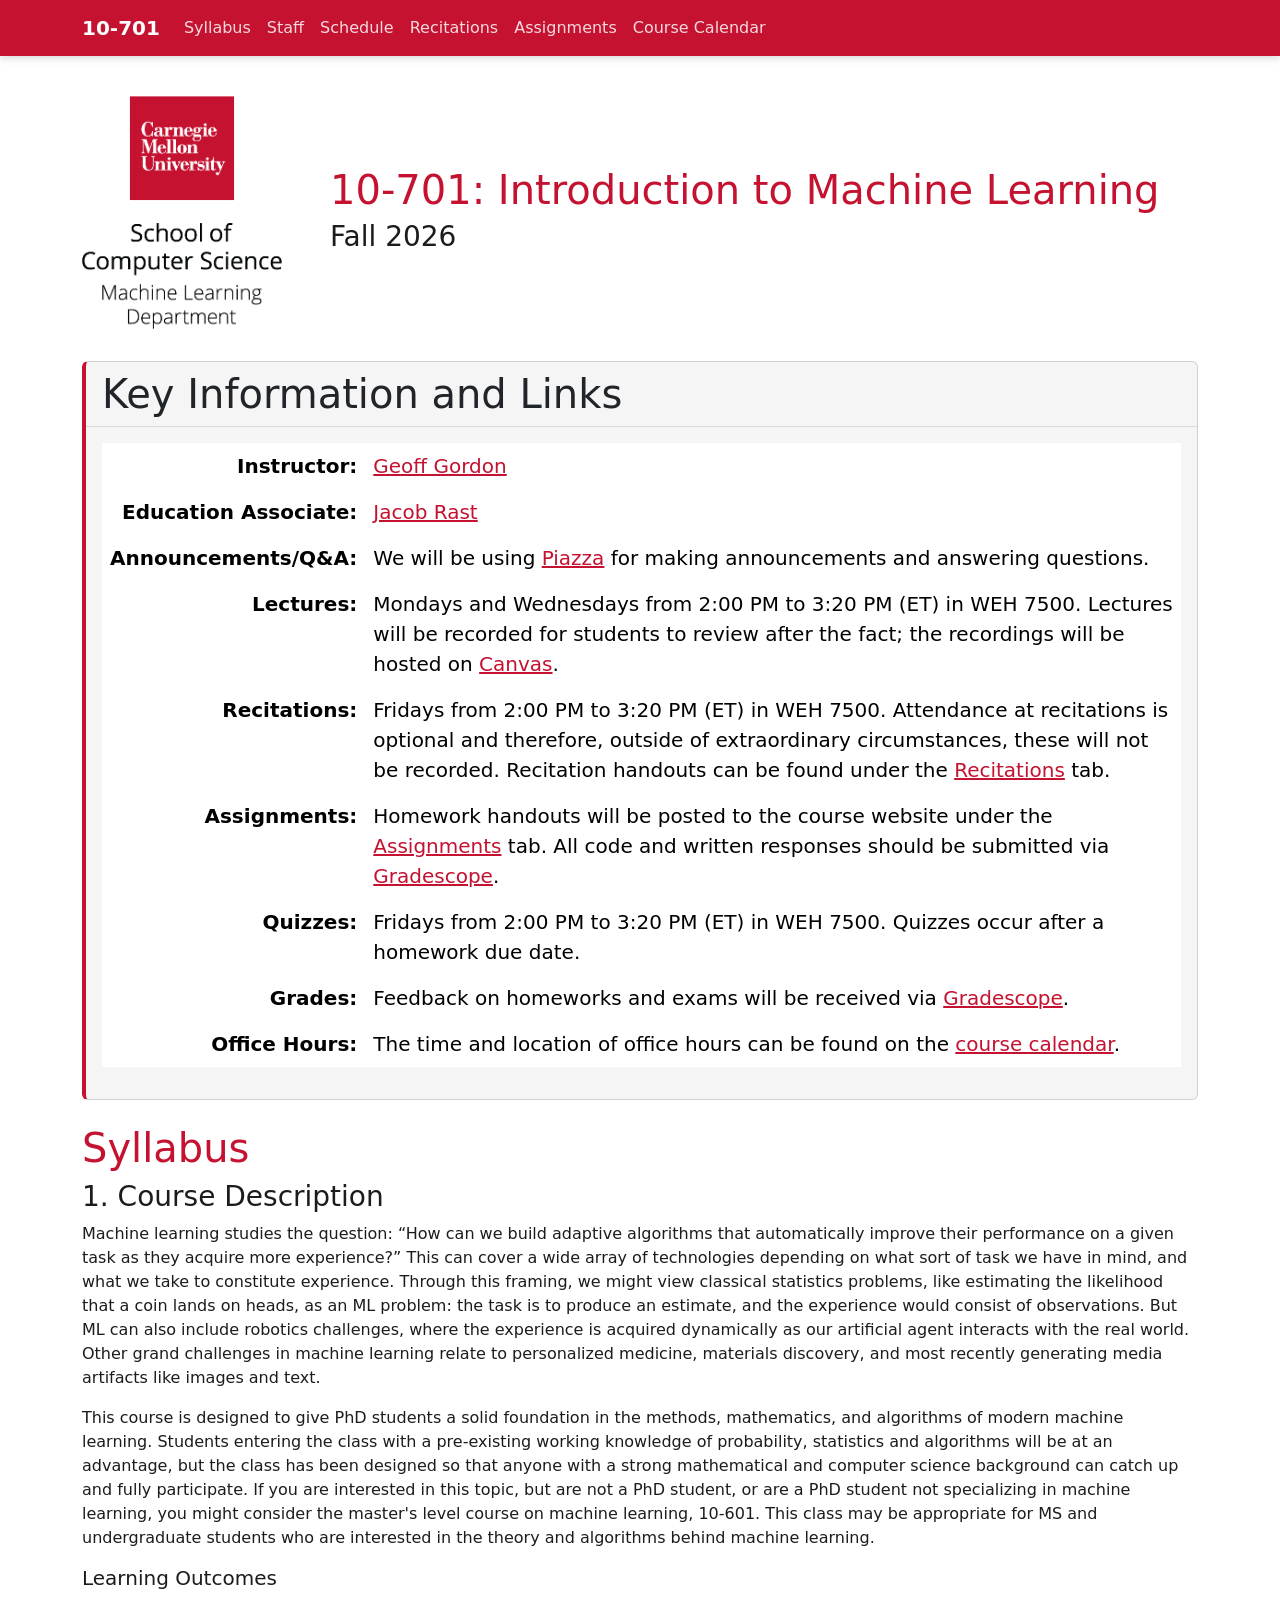
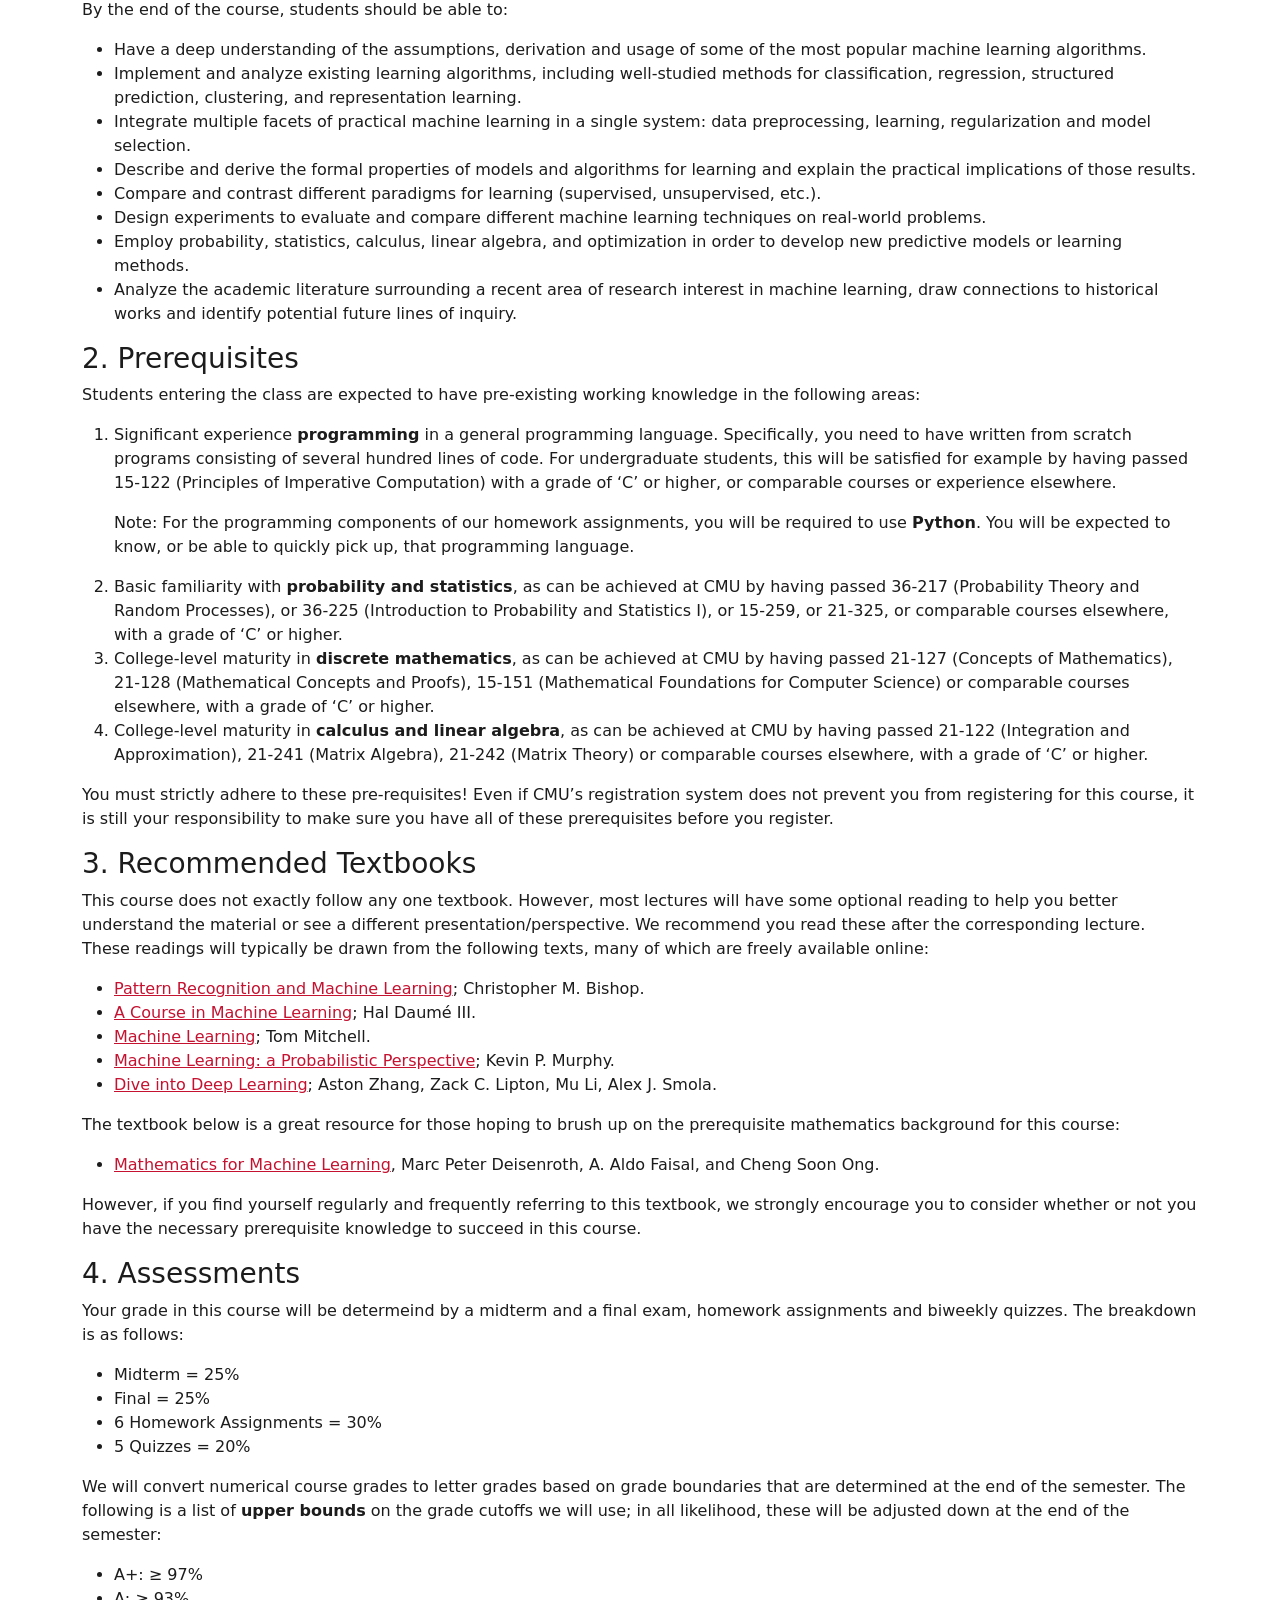
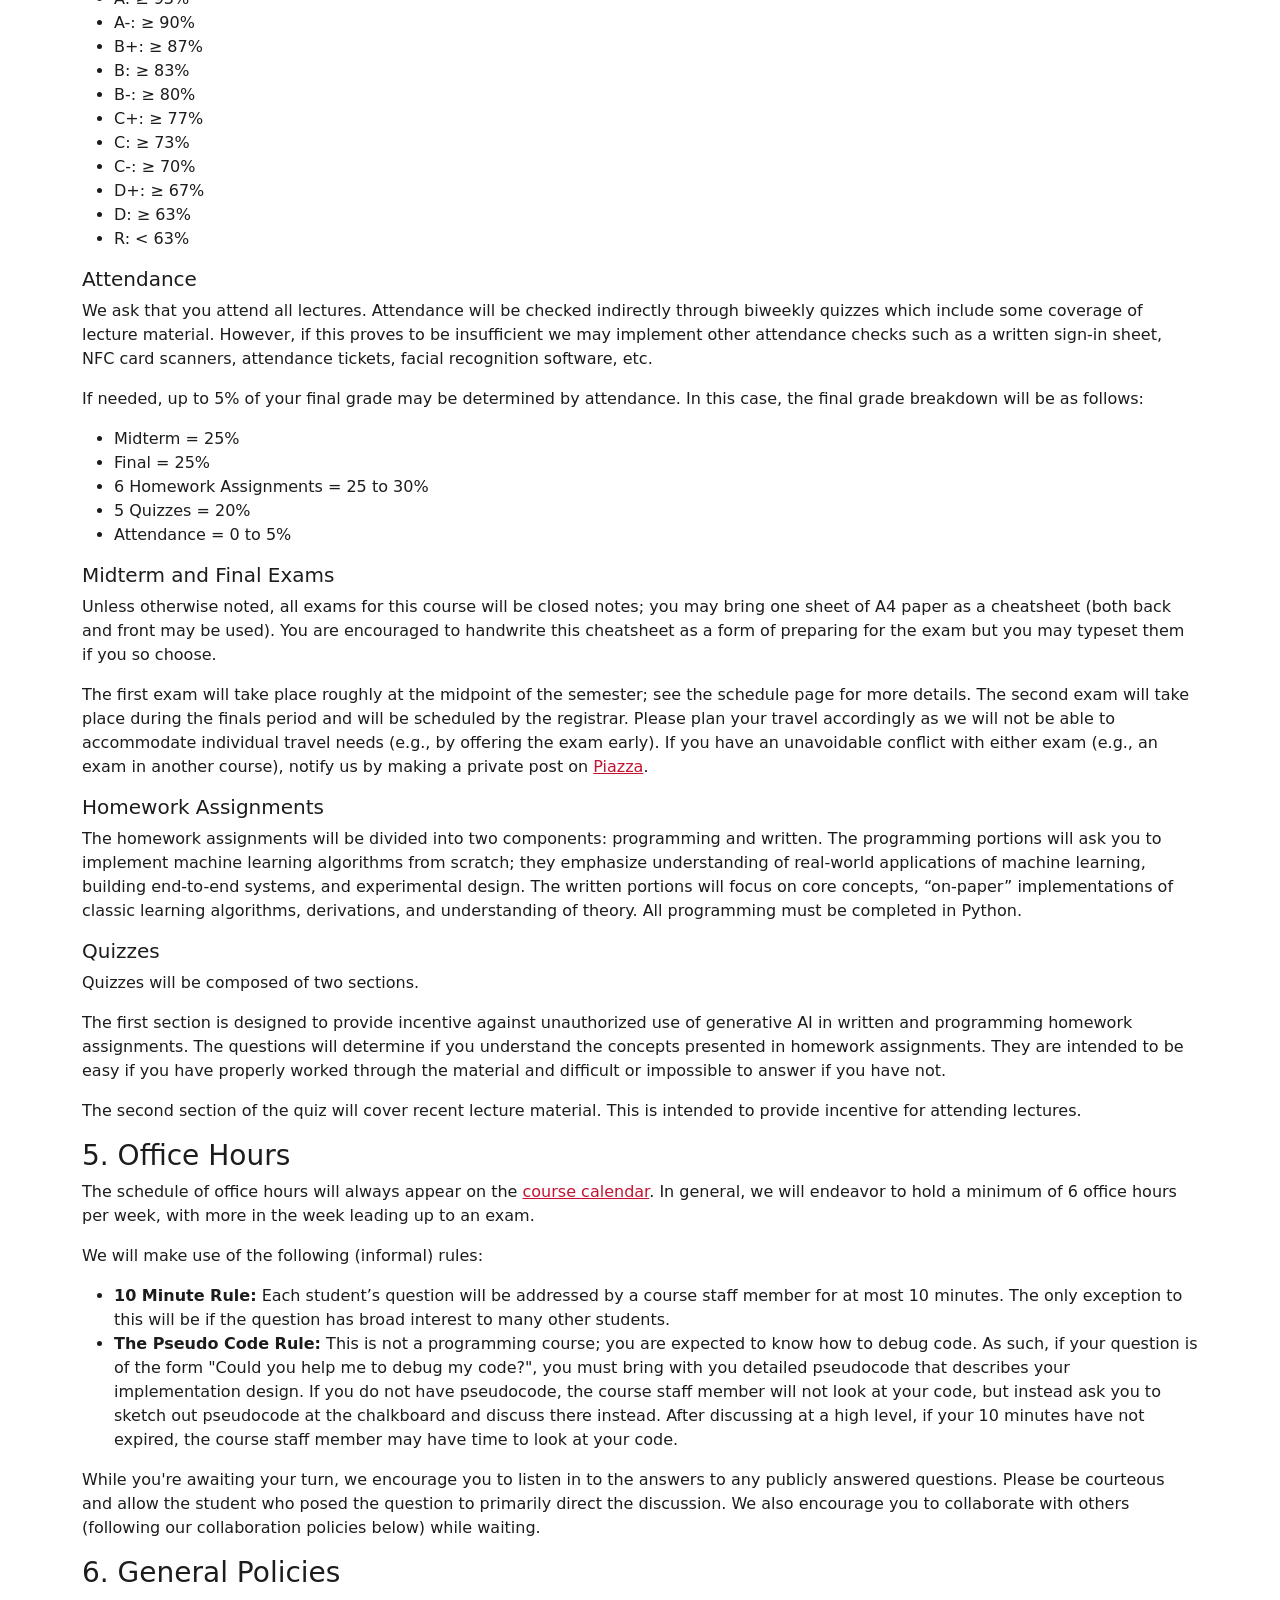
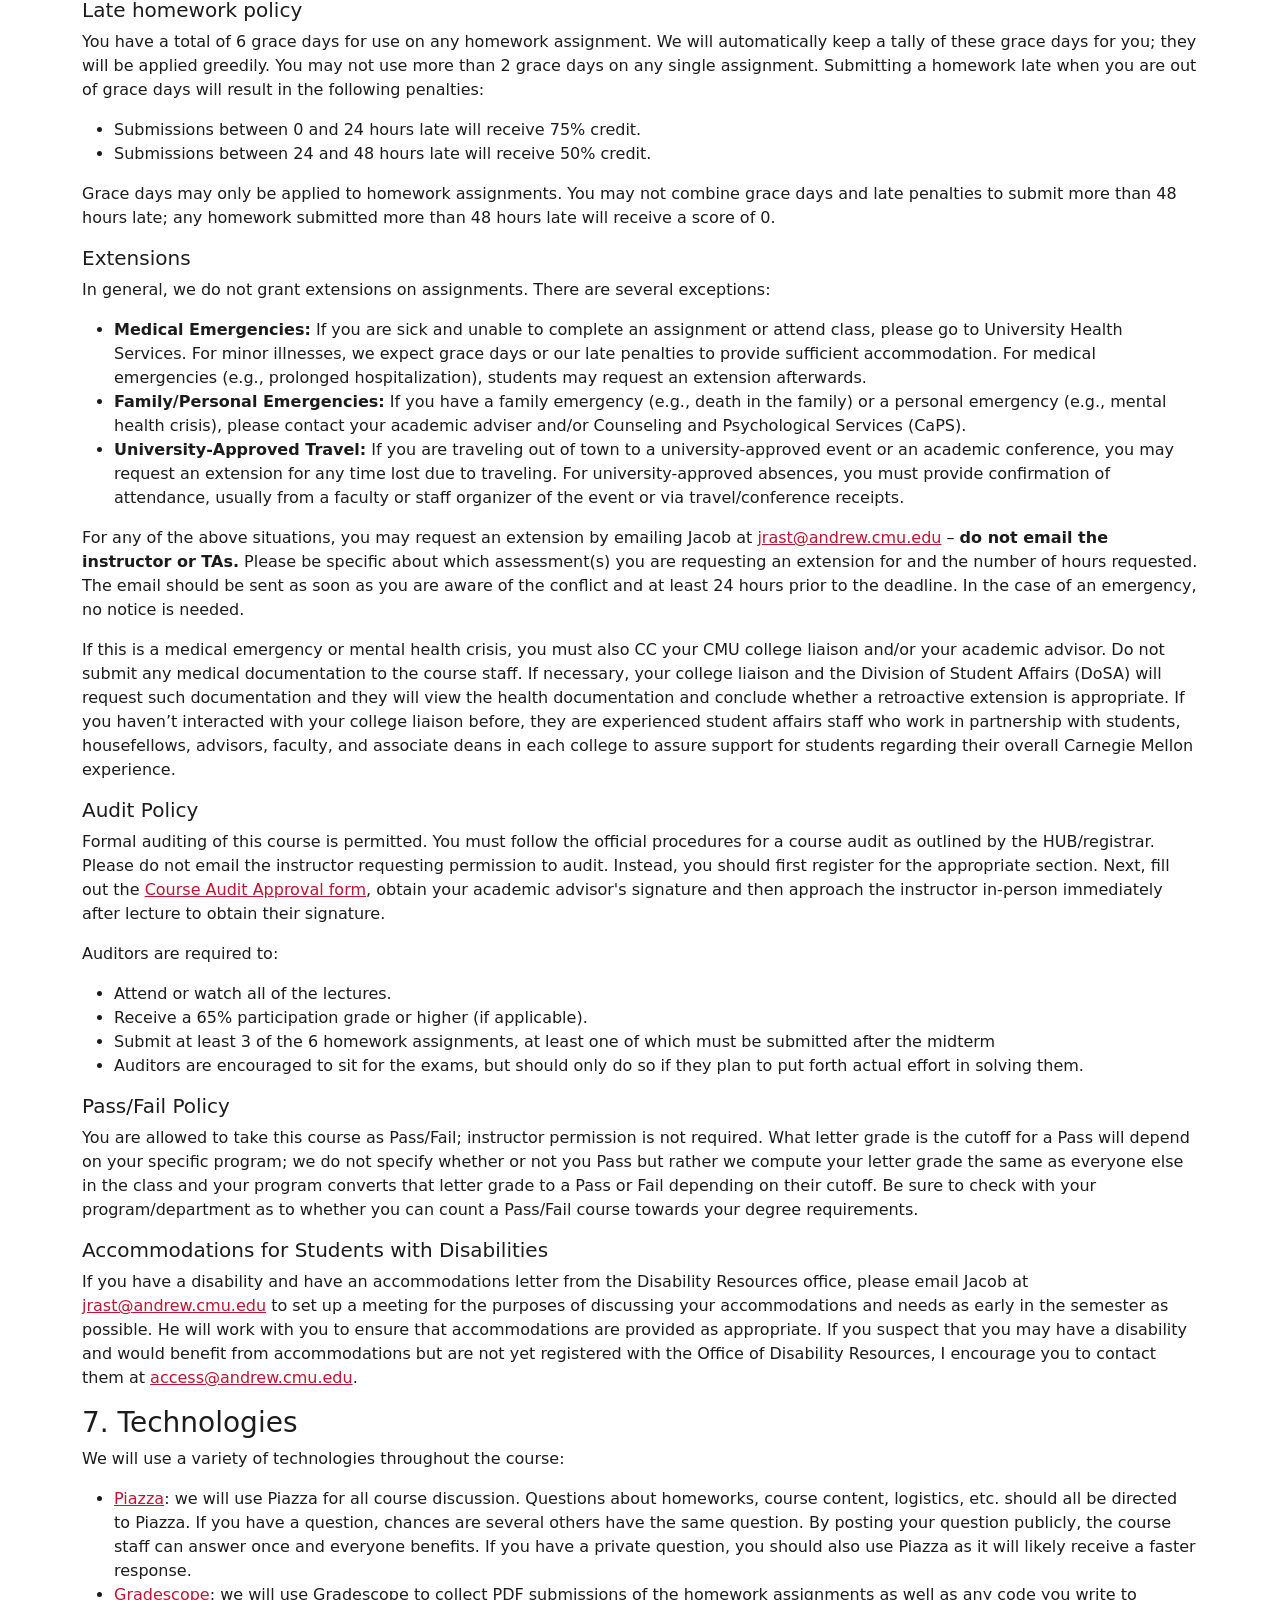
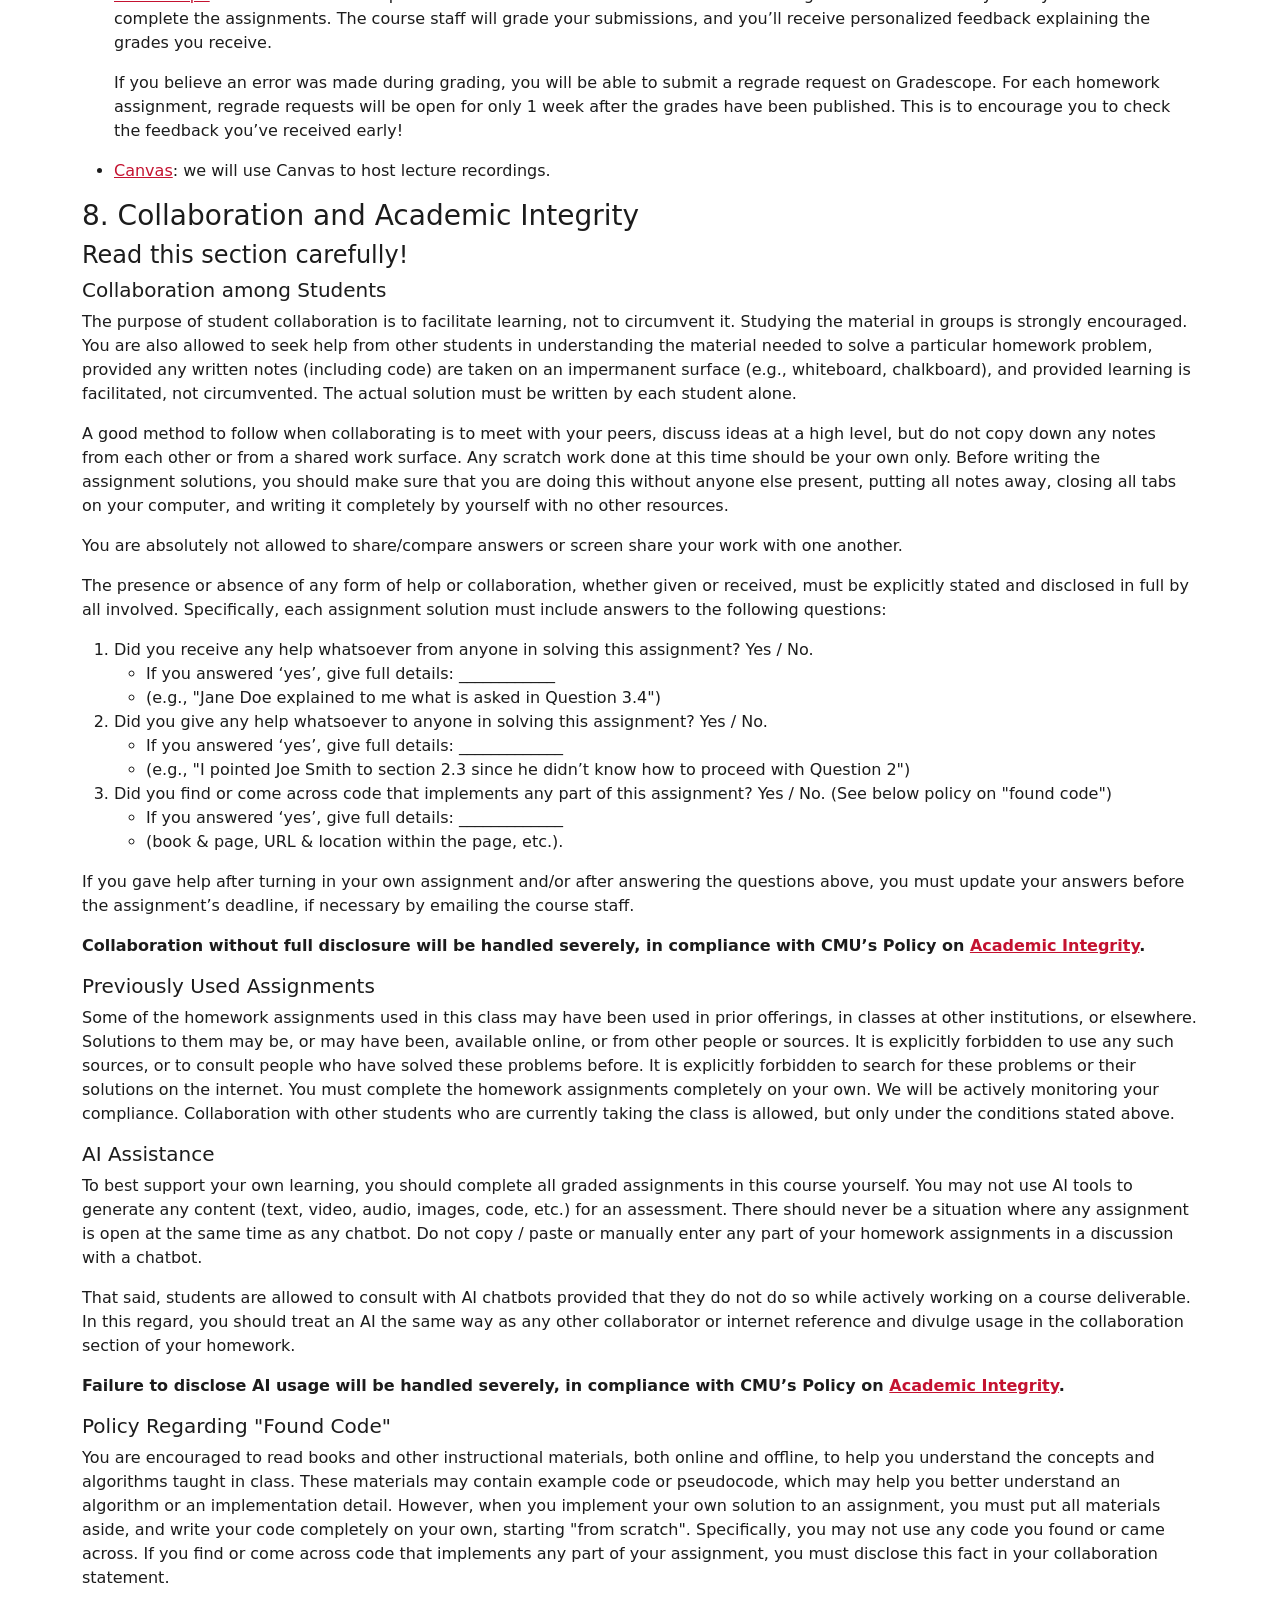
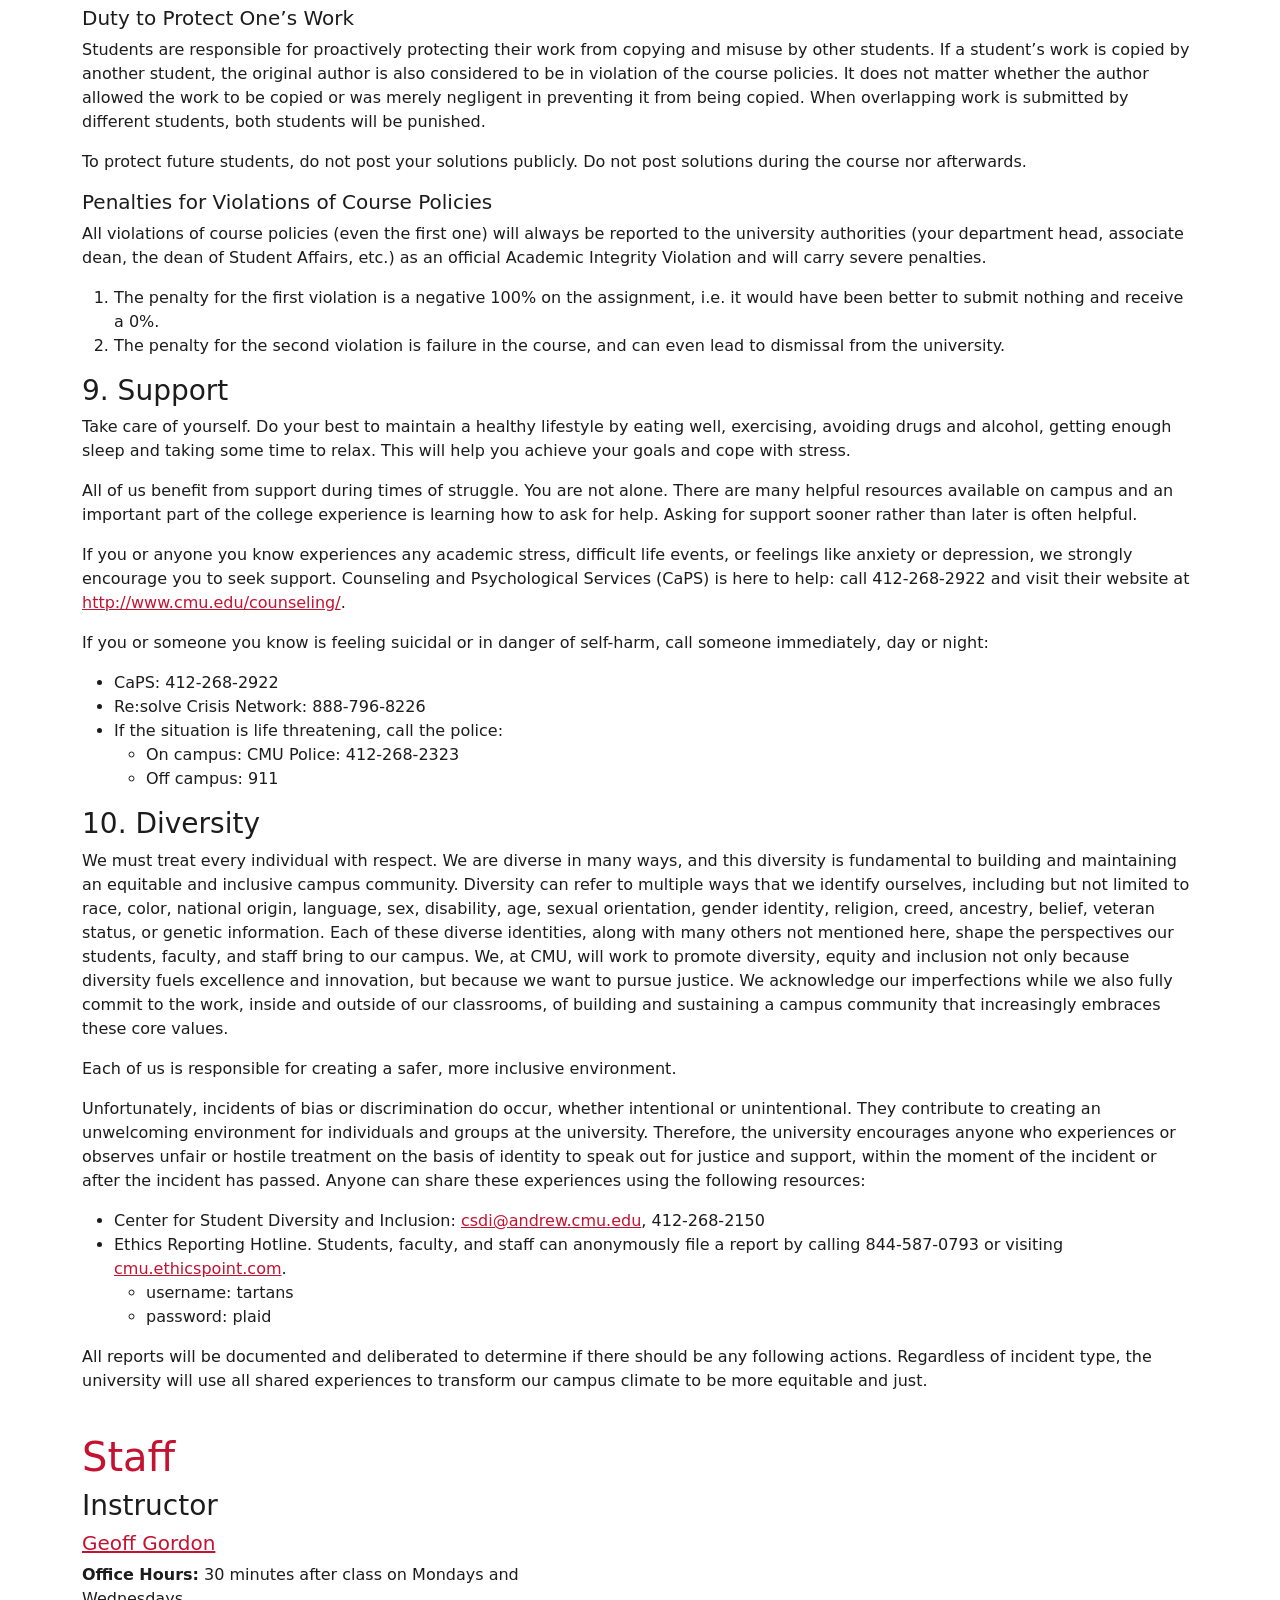
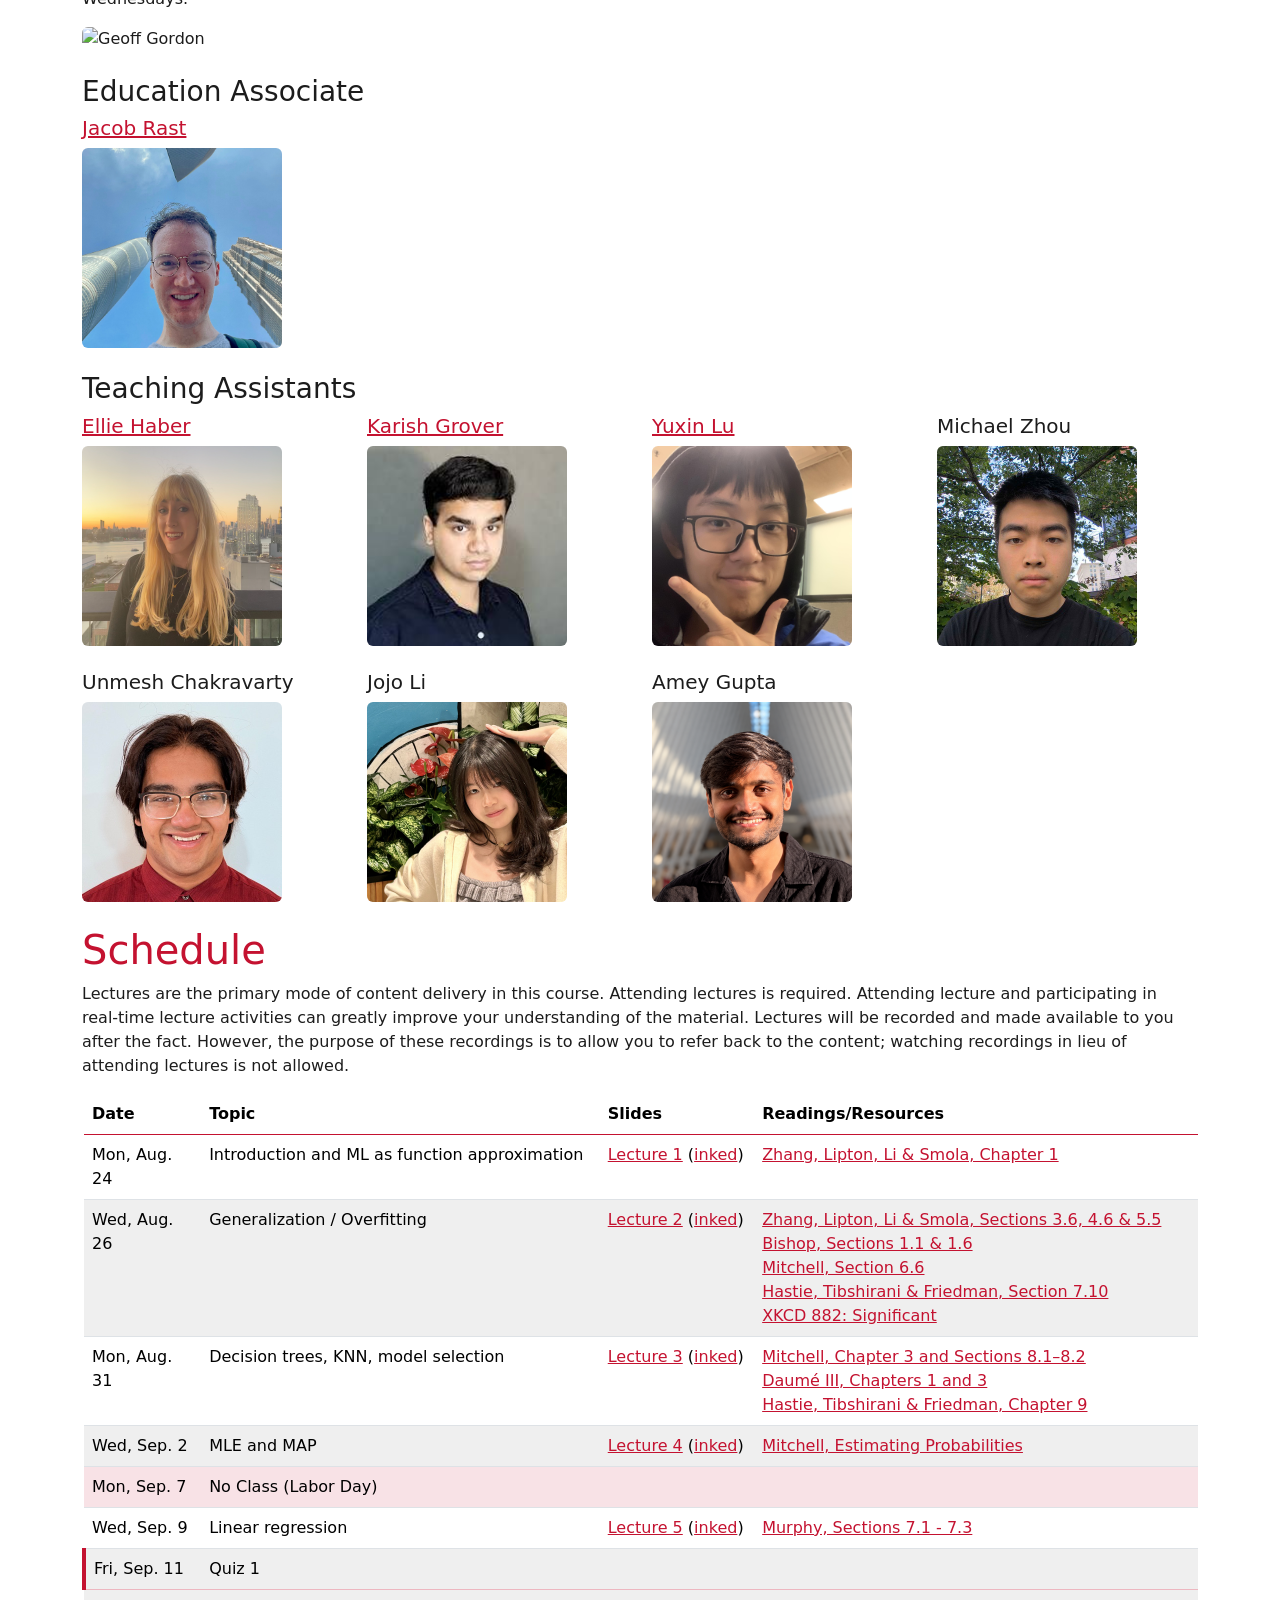
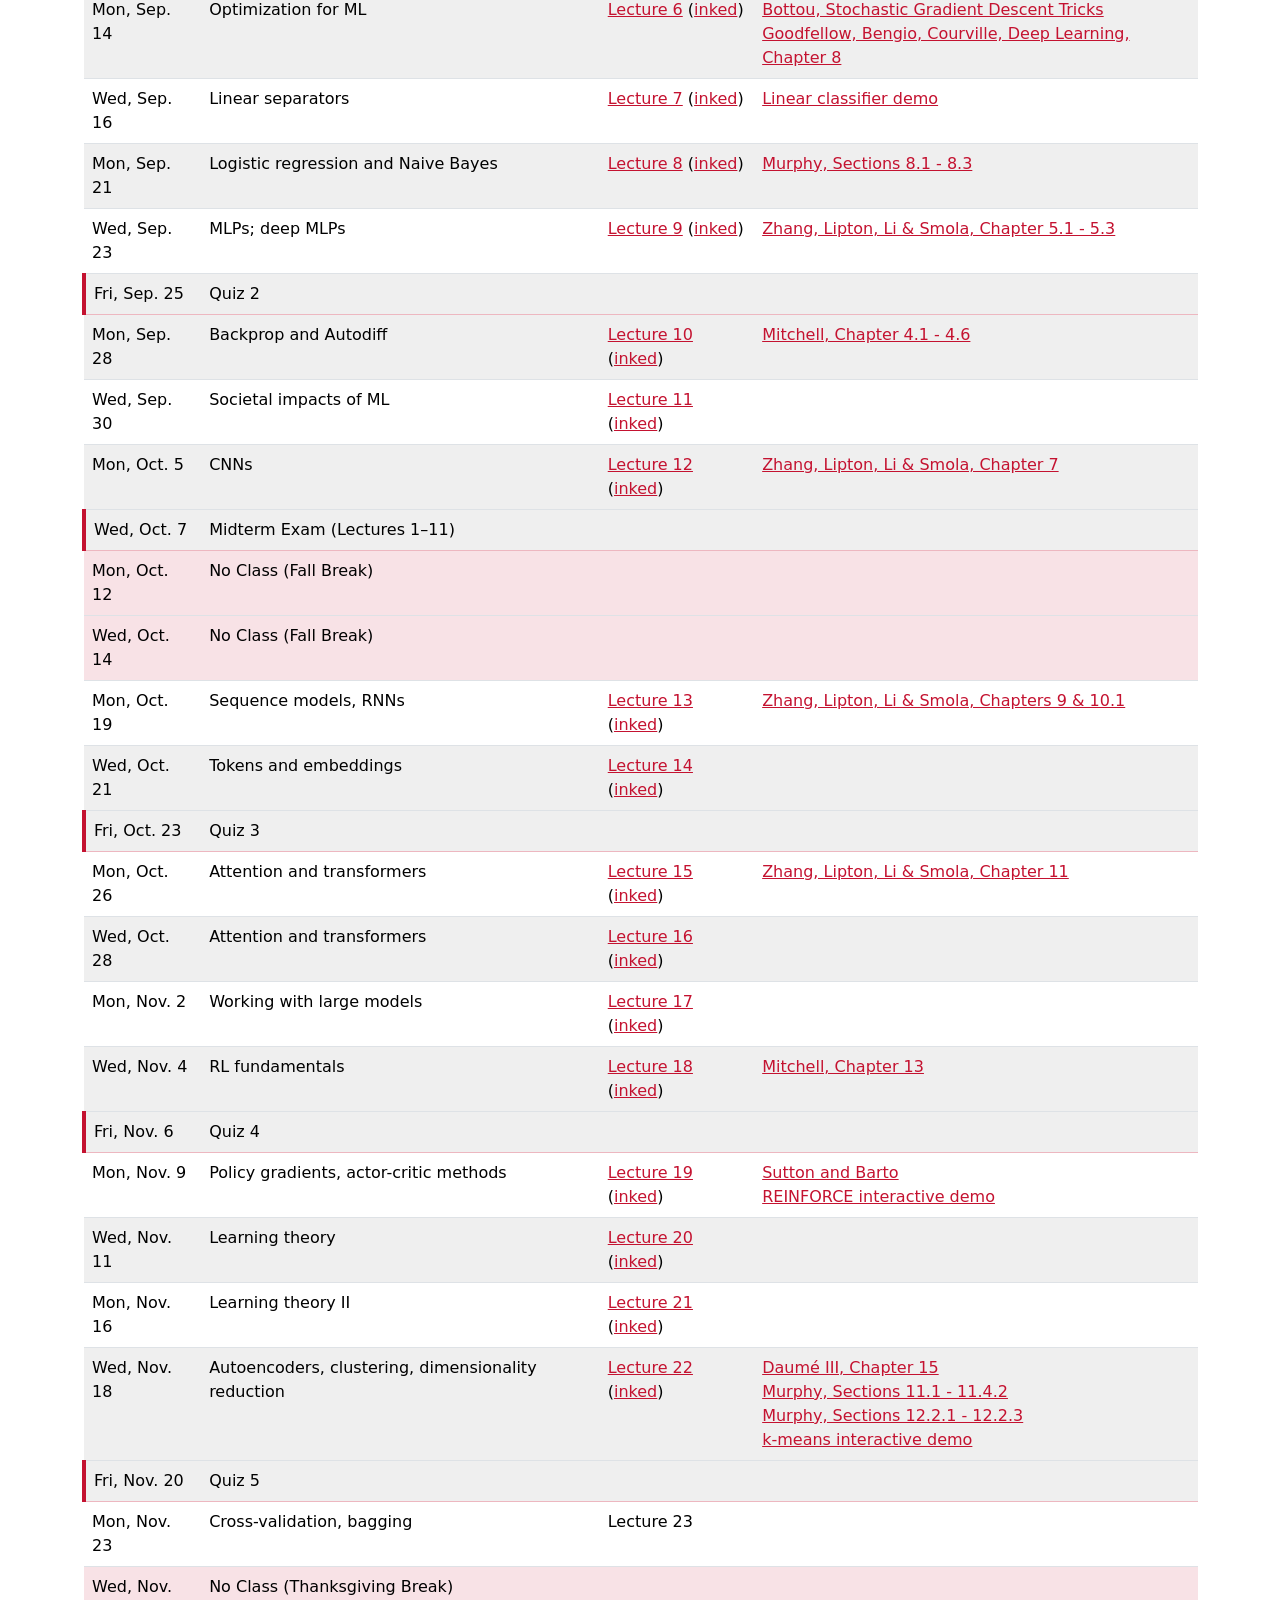
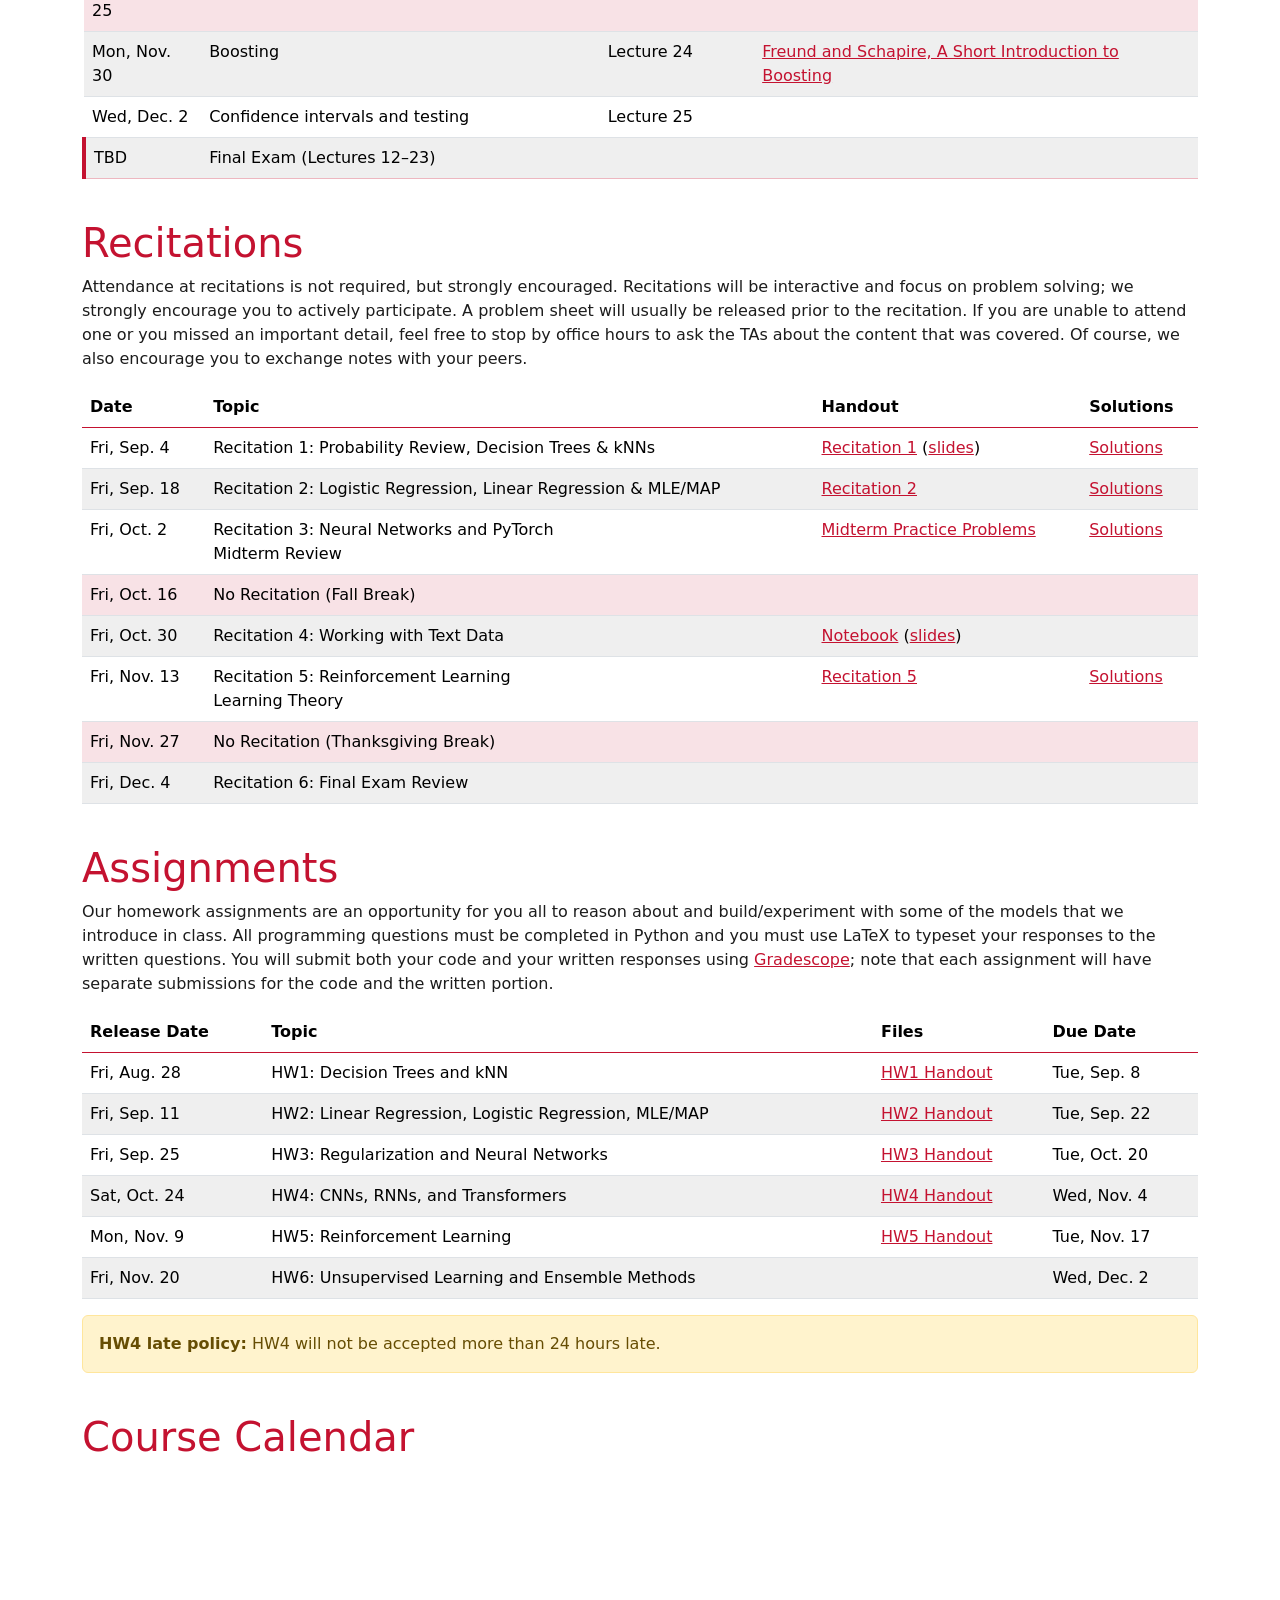
==== commit beb86690: "Add Lecture 22 inked slides" ====
--- a/index.html
+++ b/index.html
@@ -963,7 +963,7 @@
       <tr class="table-row-alt">
         <td>Wed, Nov. 18</td>
         <td>Autoencoders, clustering, dimensionality reduction</td>
-        <td><a href="slides/22-autoencoders.pdf">Lecture 22</a></td>
+        <td><a href="slides/22-autoencoders.pdf">Lecture 22</a> (<a href="slides/22-autoencoders-inked.pdf">inked</a>)</td>
         <td><a href="http://ciml.info/dl/v0_99/ciml-v0_99-ch15.pdf" target="_blank" rel="noopener noreferrer">Daumé III, Chapter 15</a>
           <br><a href="https://cmu.primo.exlibrisgroup.com/permalink/01CMU_INST/6lpsnm/alma991015155009704436" target="_blank" rel="noopener noreferrer">Murphy, Sections 11.1 - 11.4.2</a>
           <br><a href="https://cmu.primo.exlibrisgroup.com/permalink/01CMU_INST/6lpsnm/alma991015155009704436" target="_blank" rel="noopener noreferrer">Murphy, Sections 12.2.1 - 12.2.3</a>
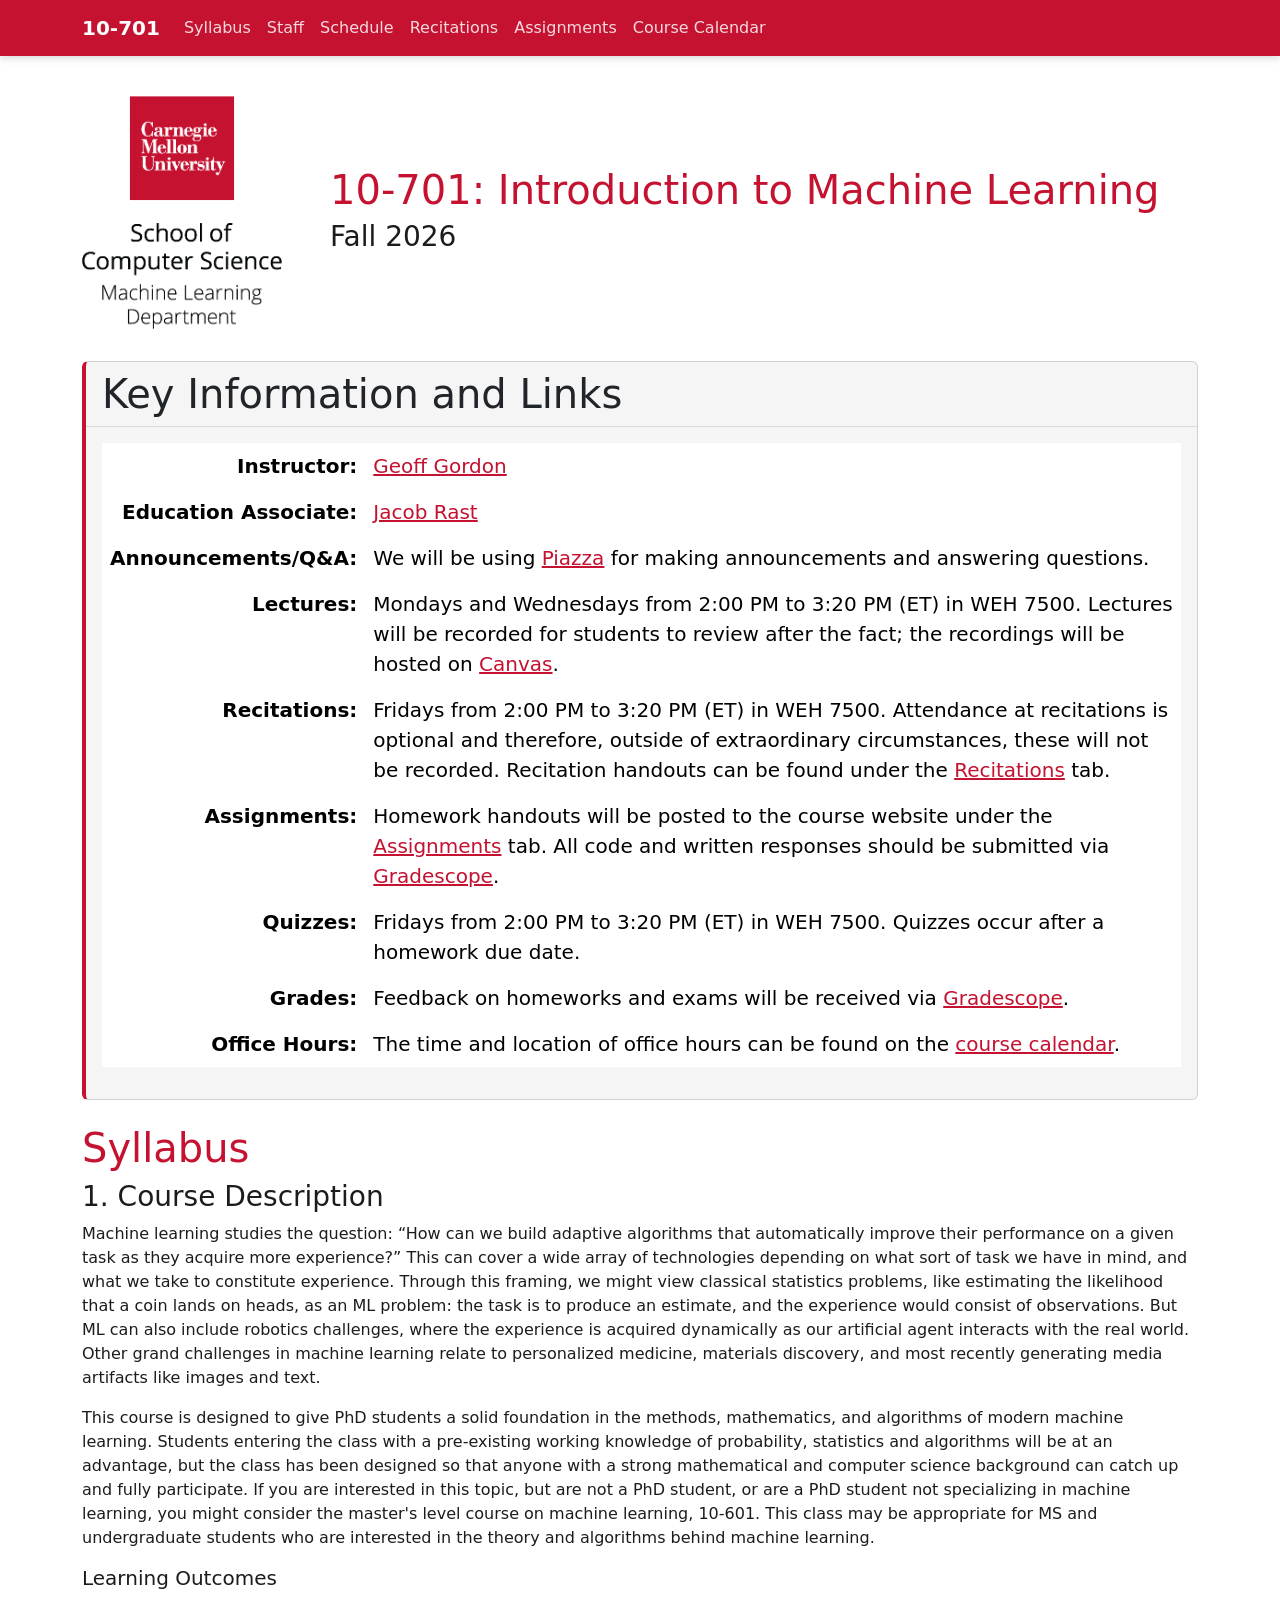
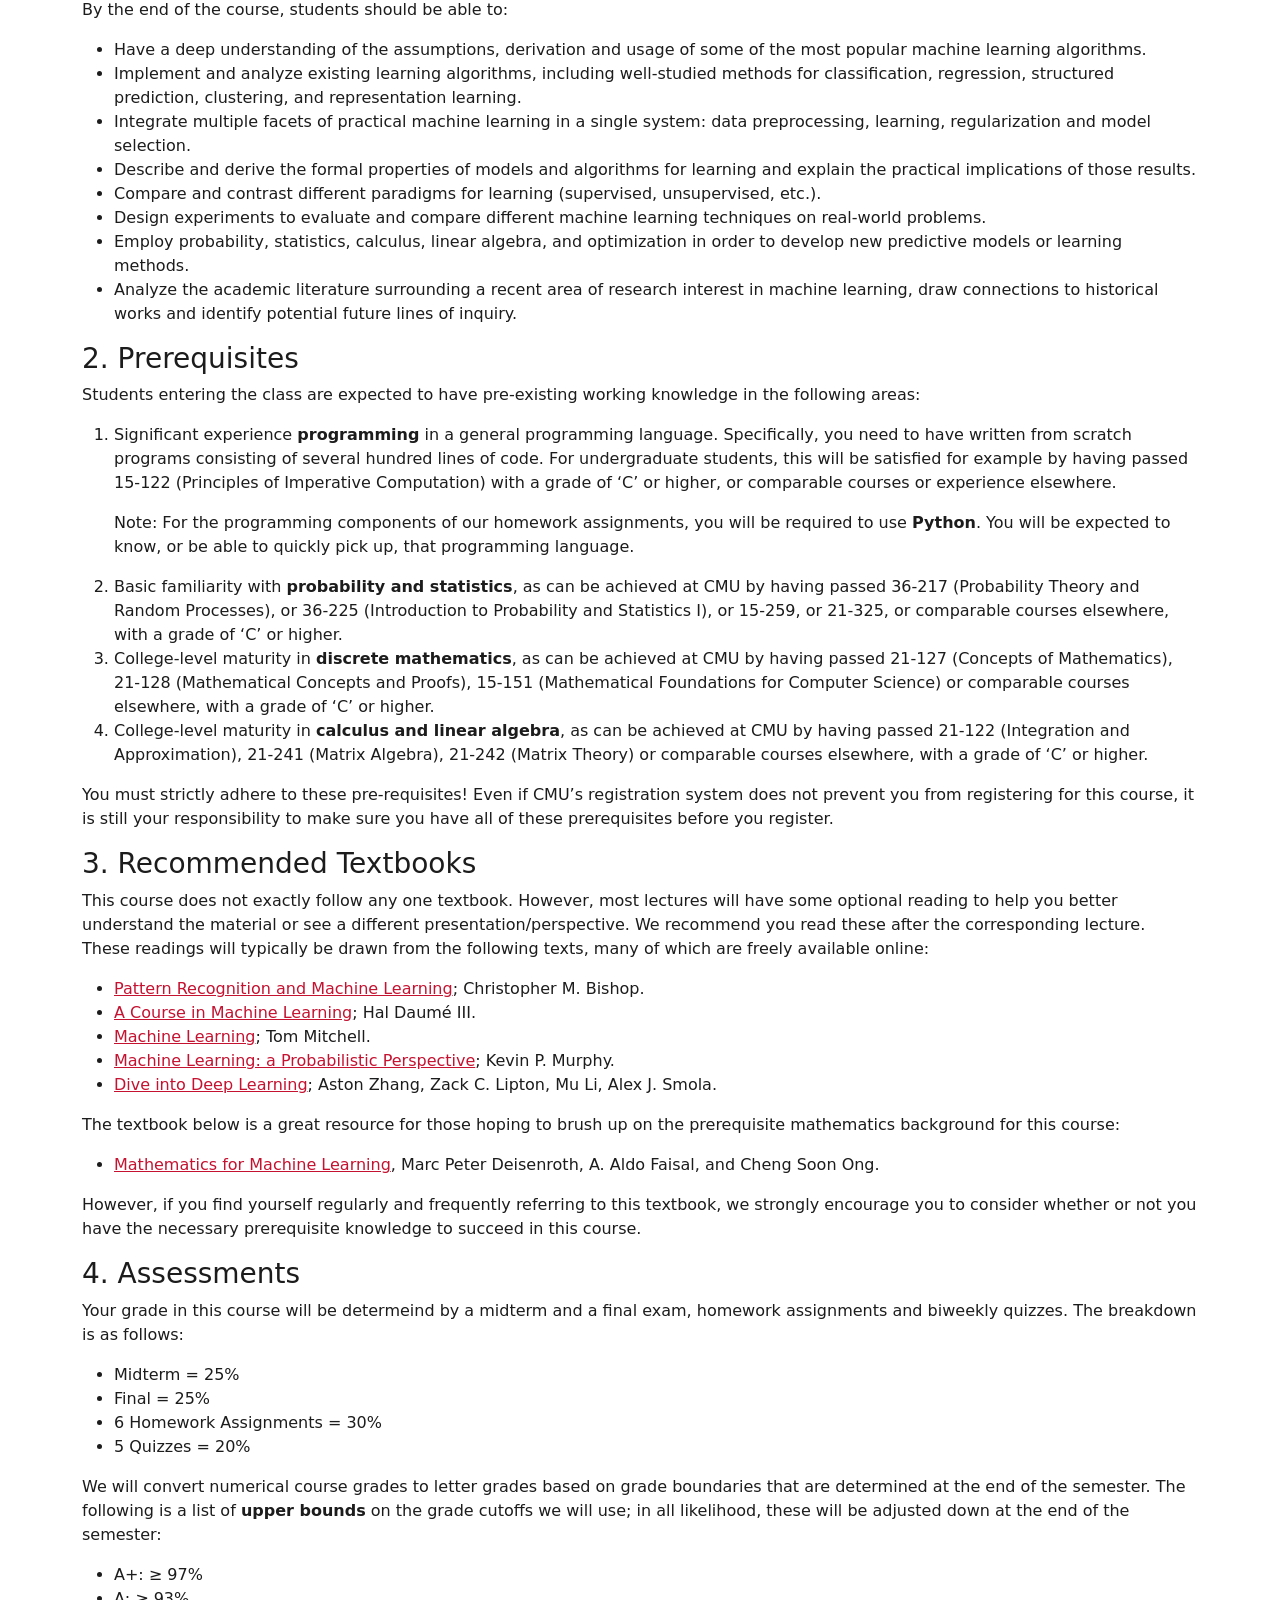
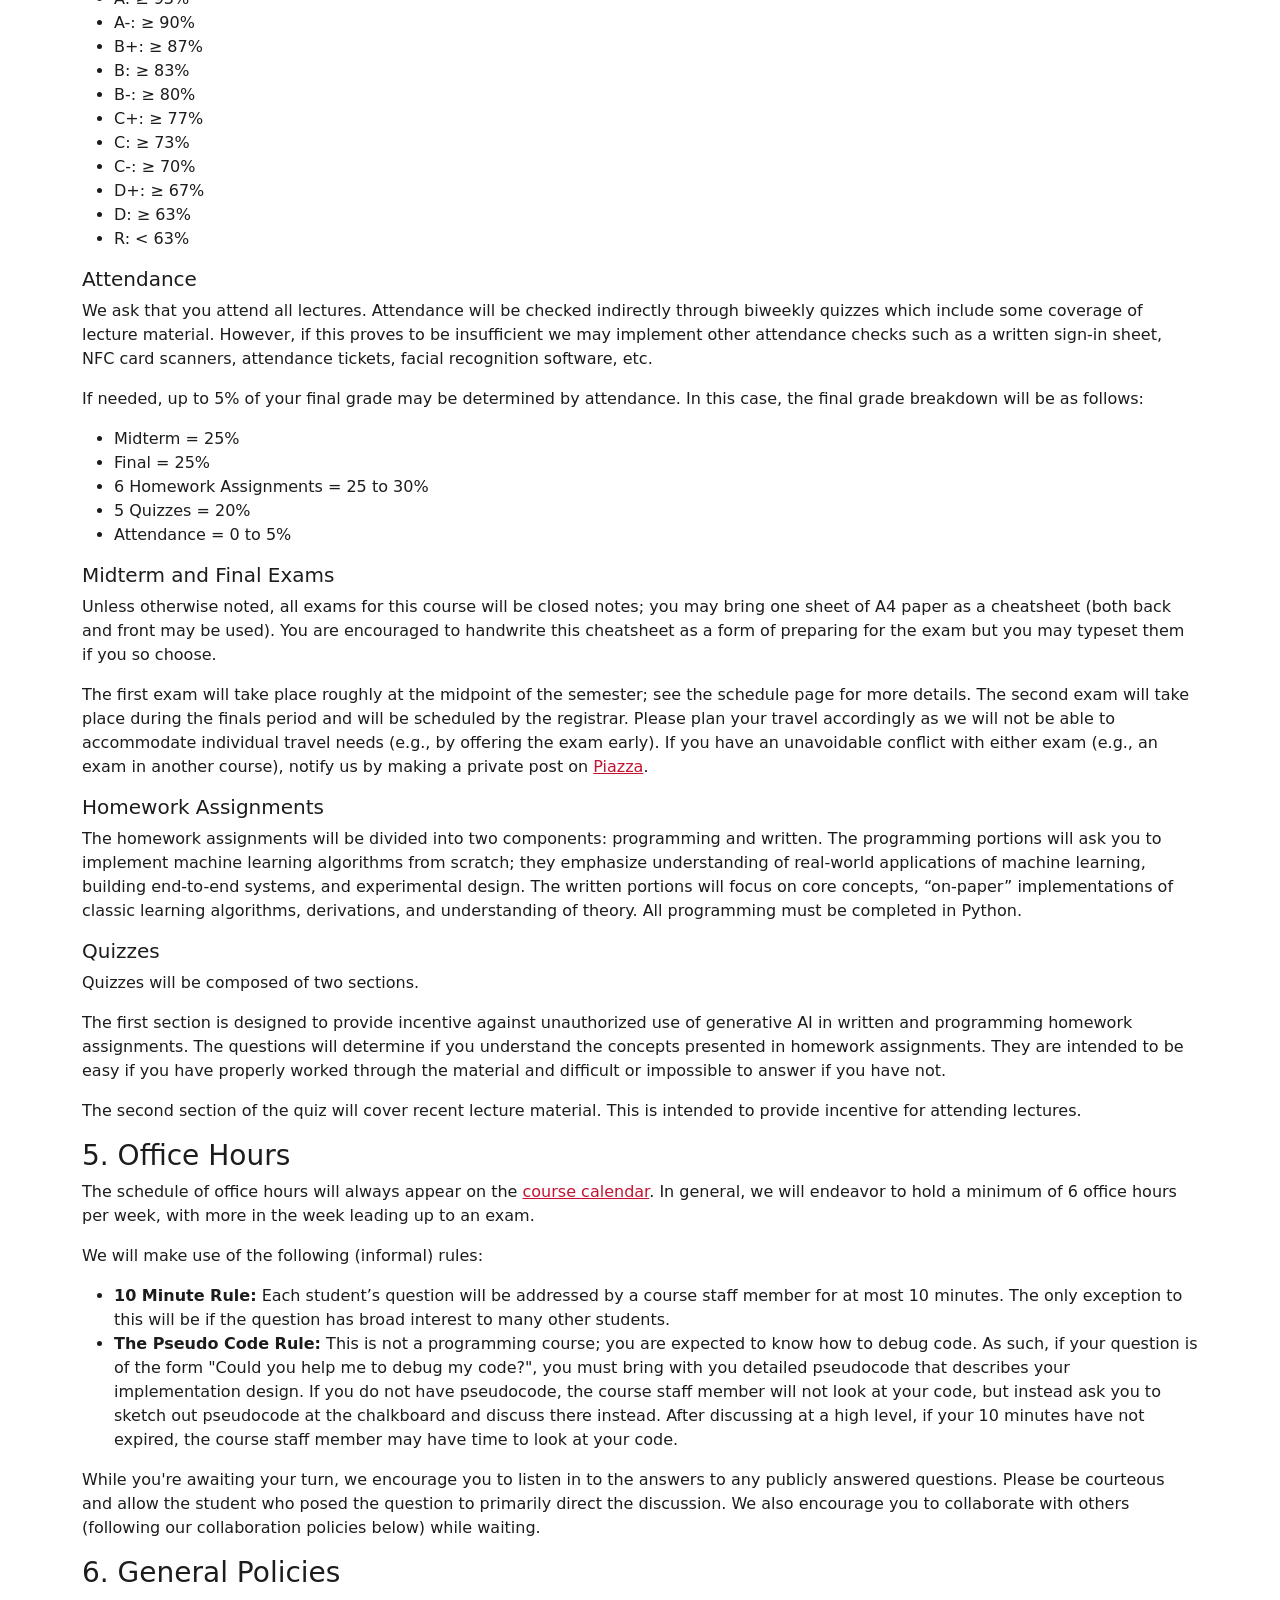
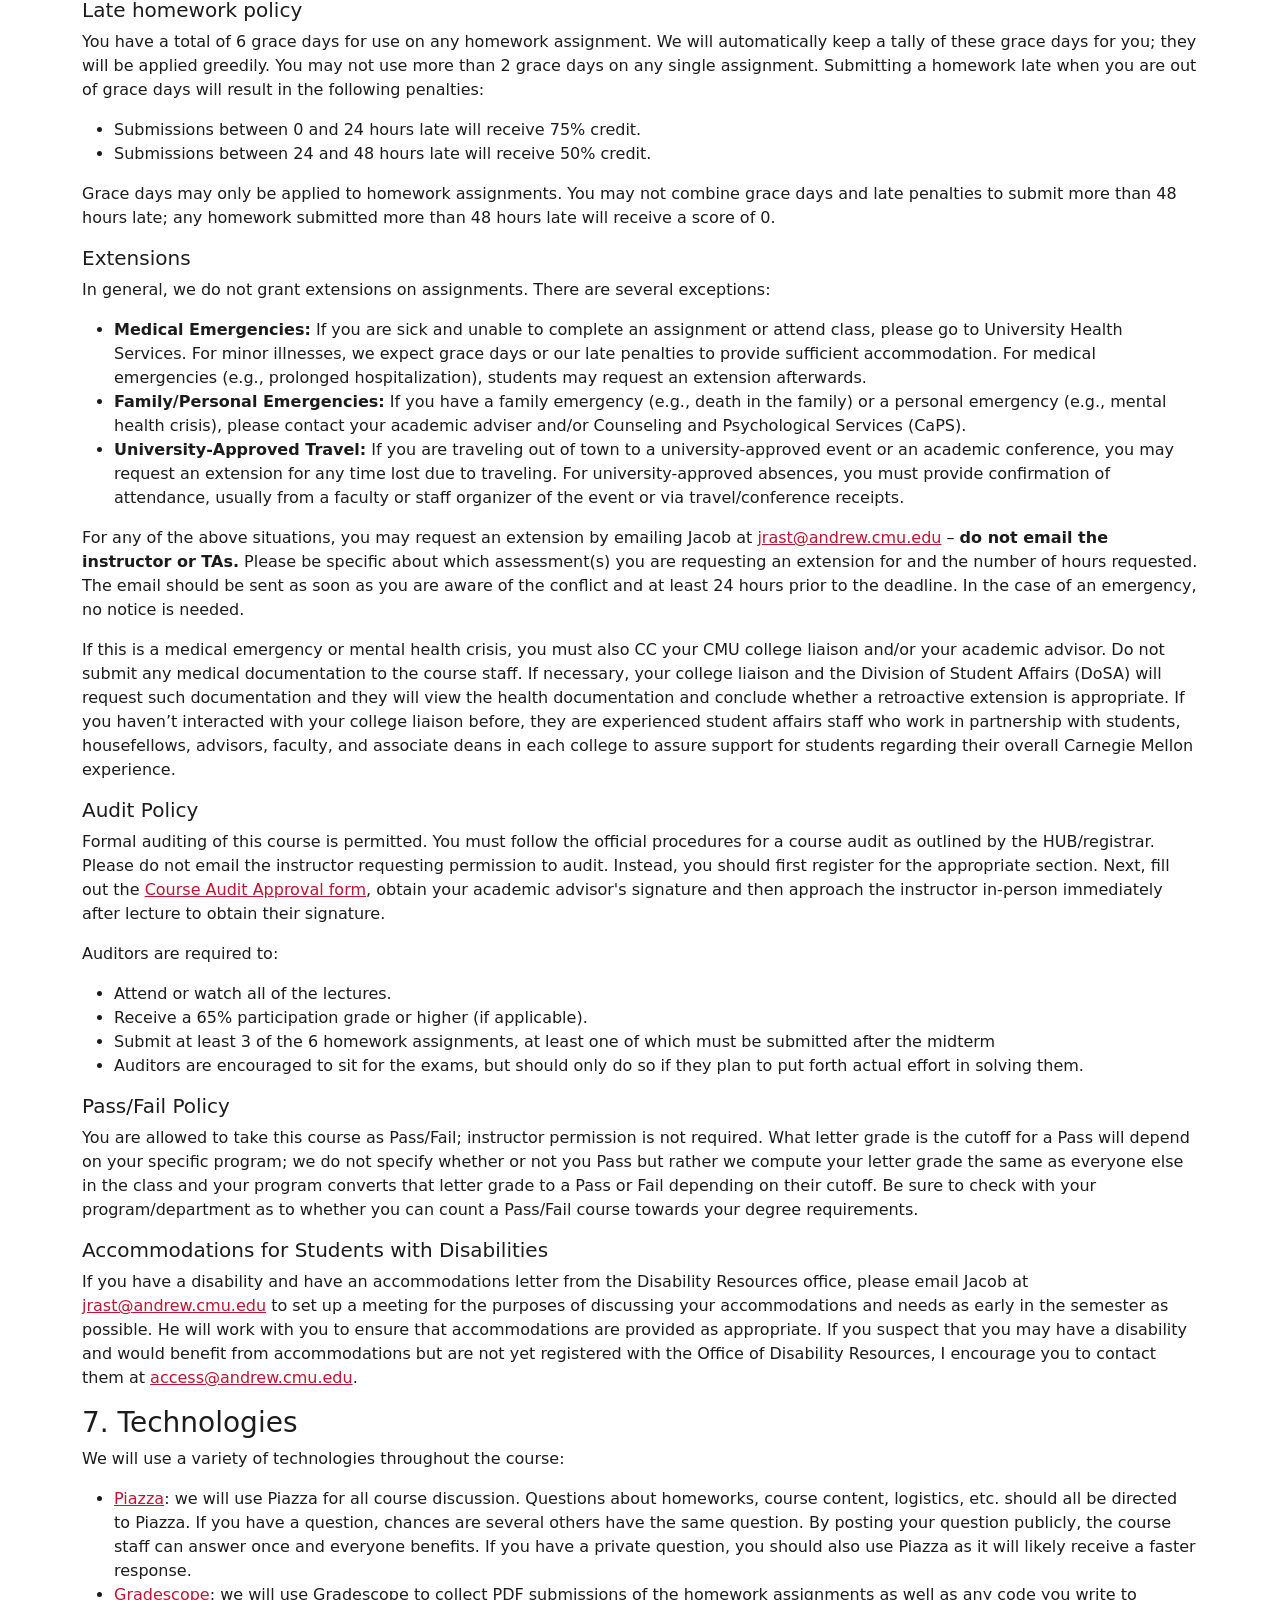
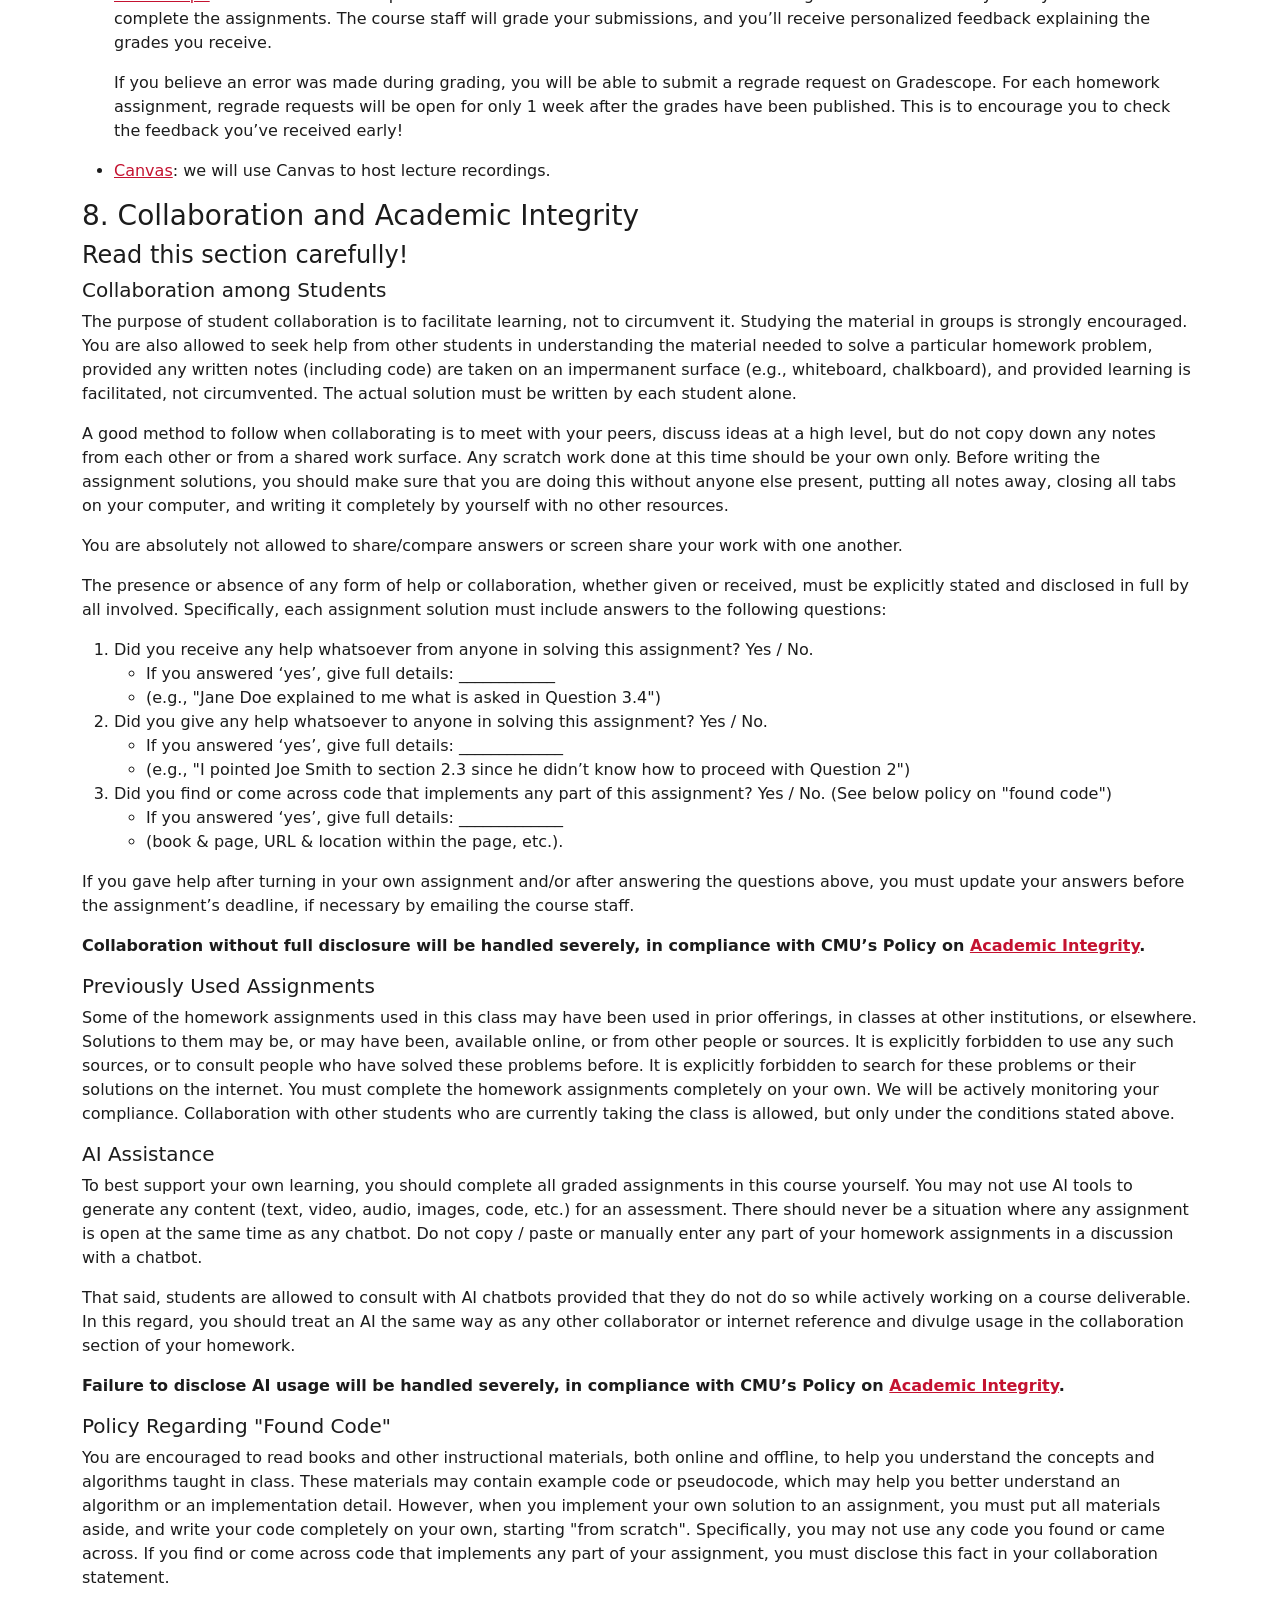
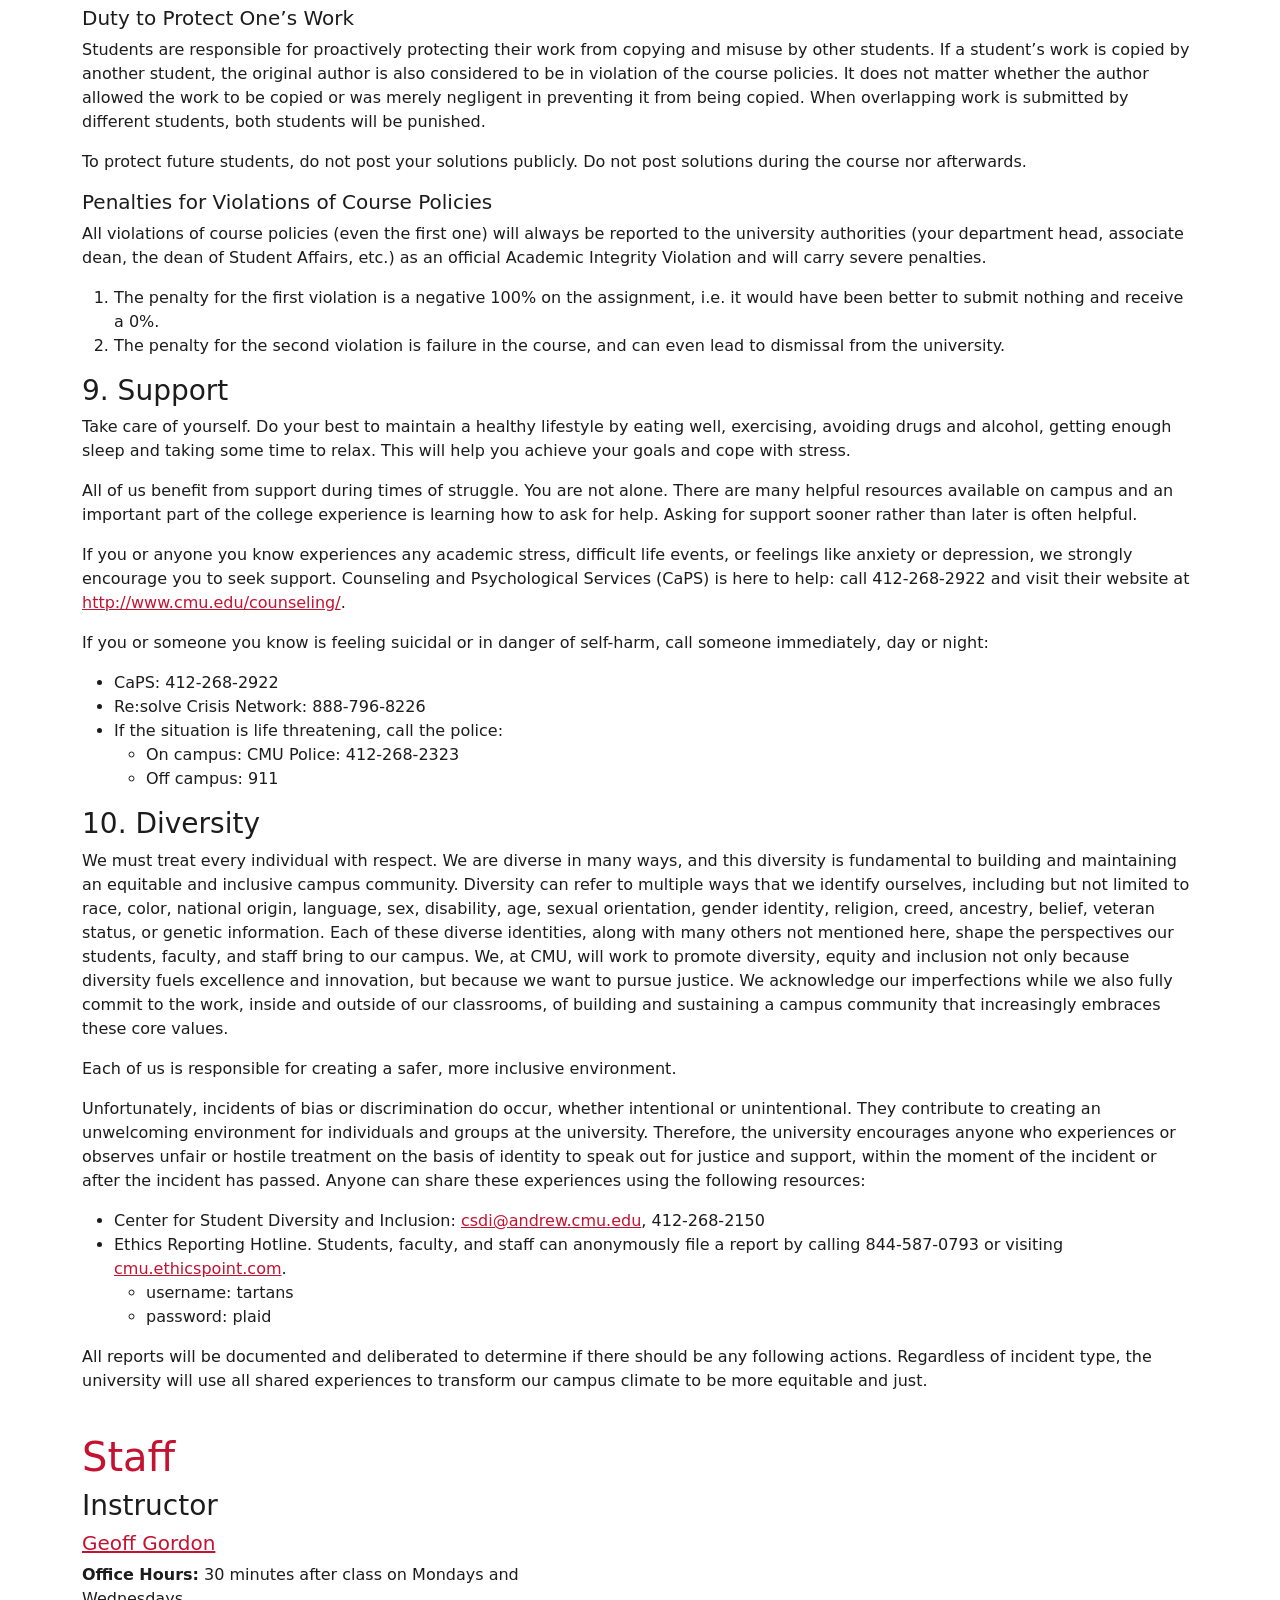
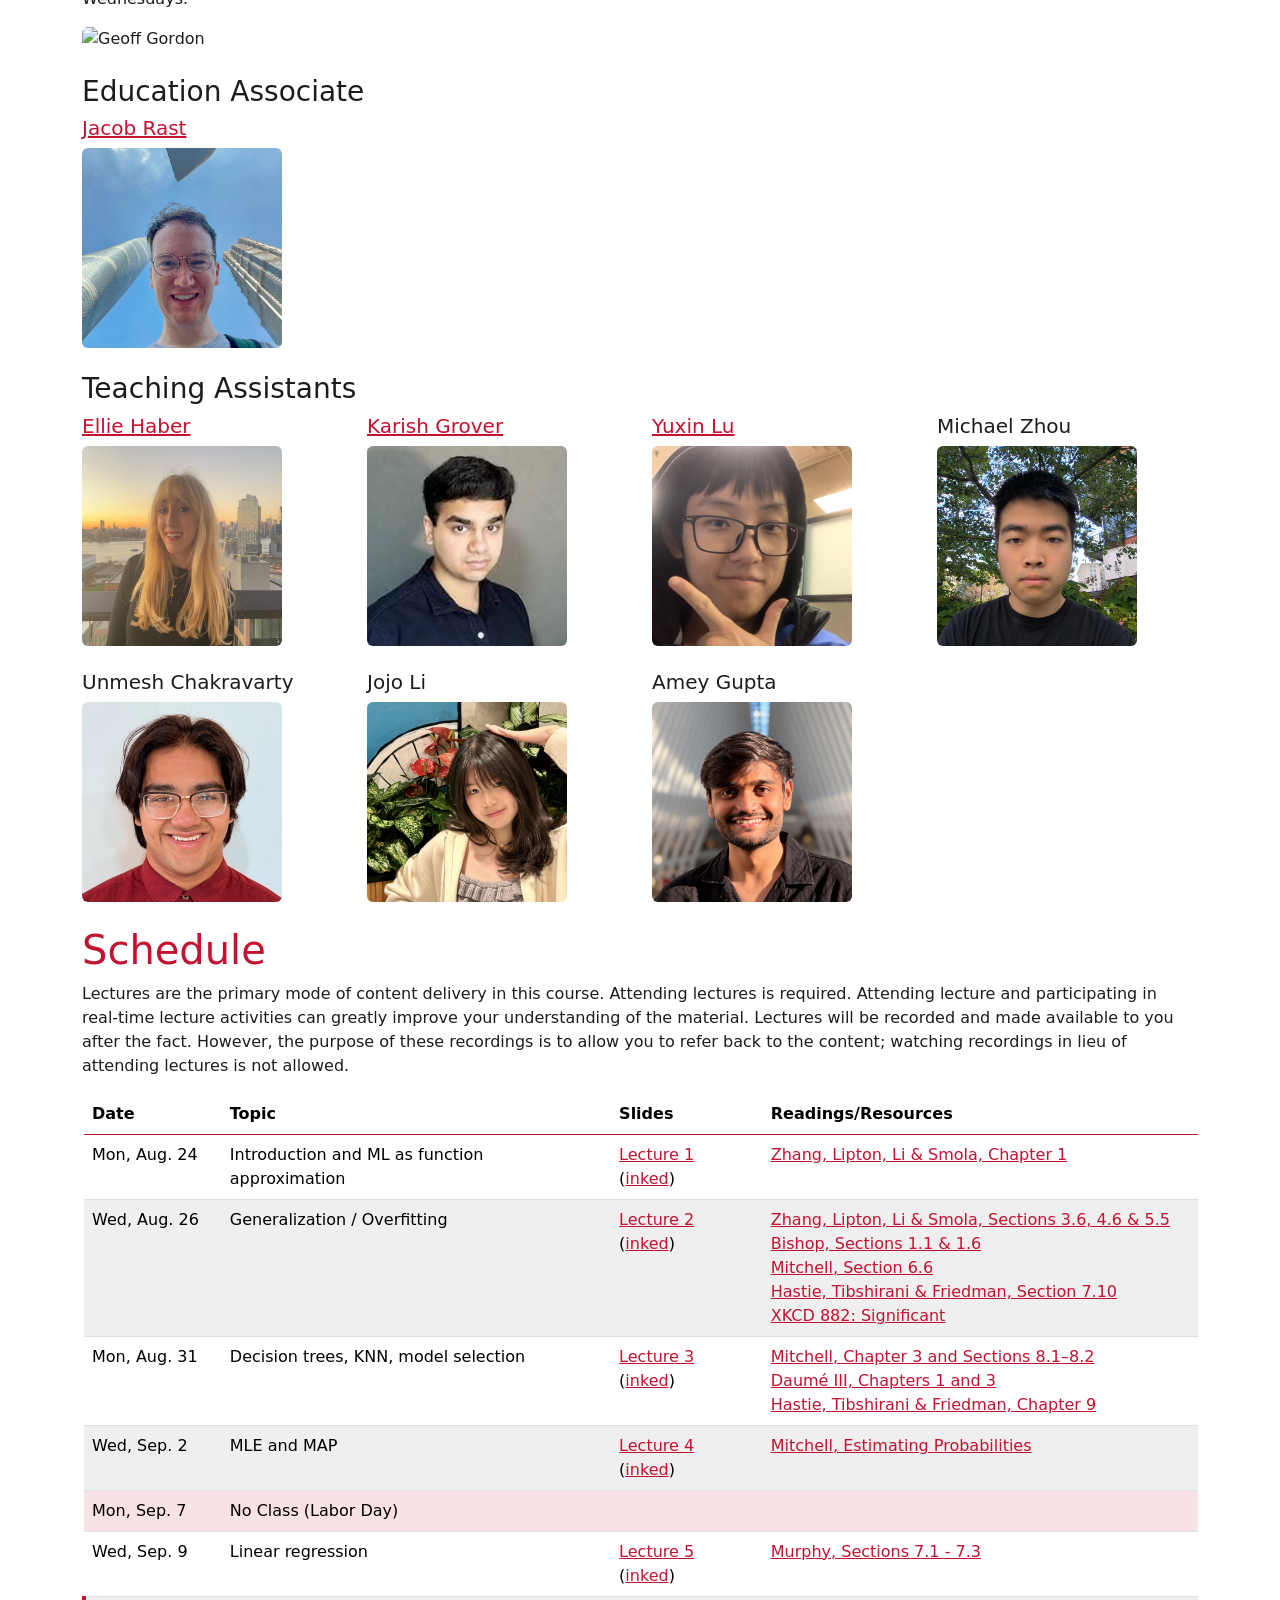
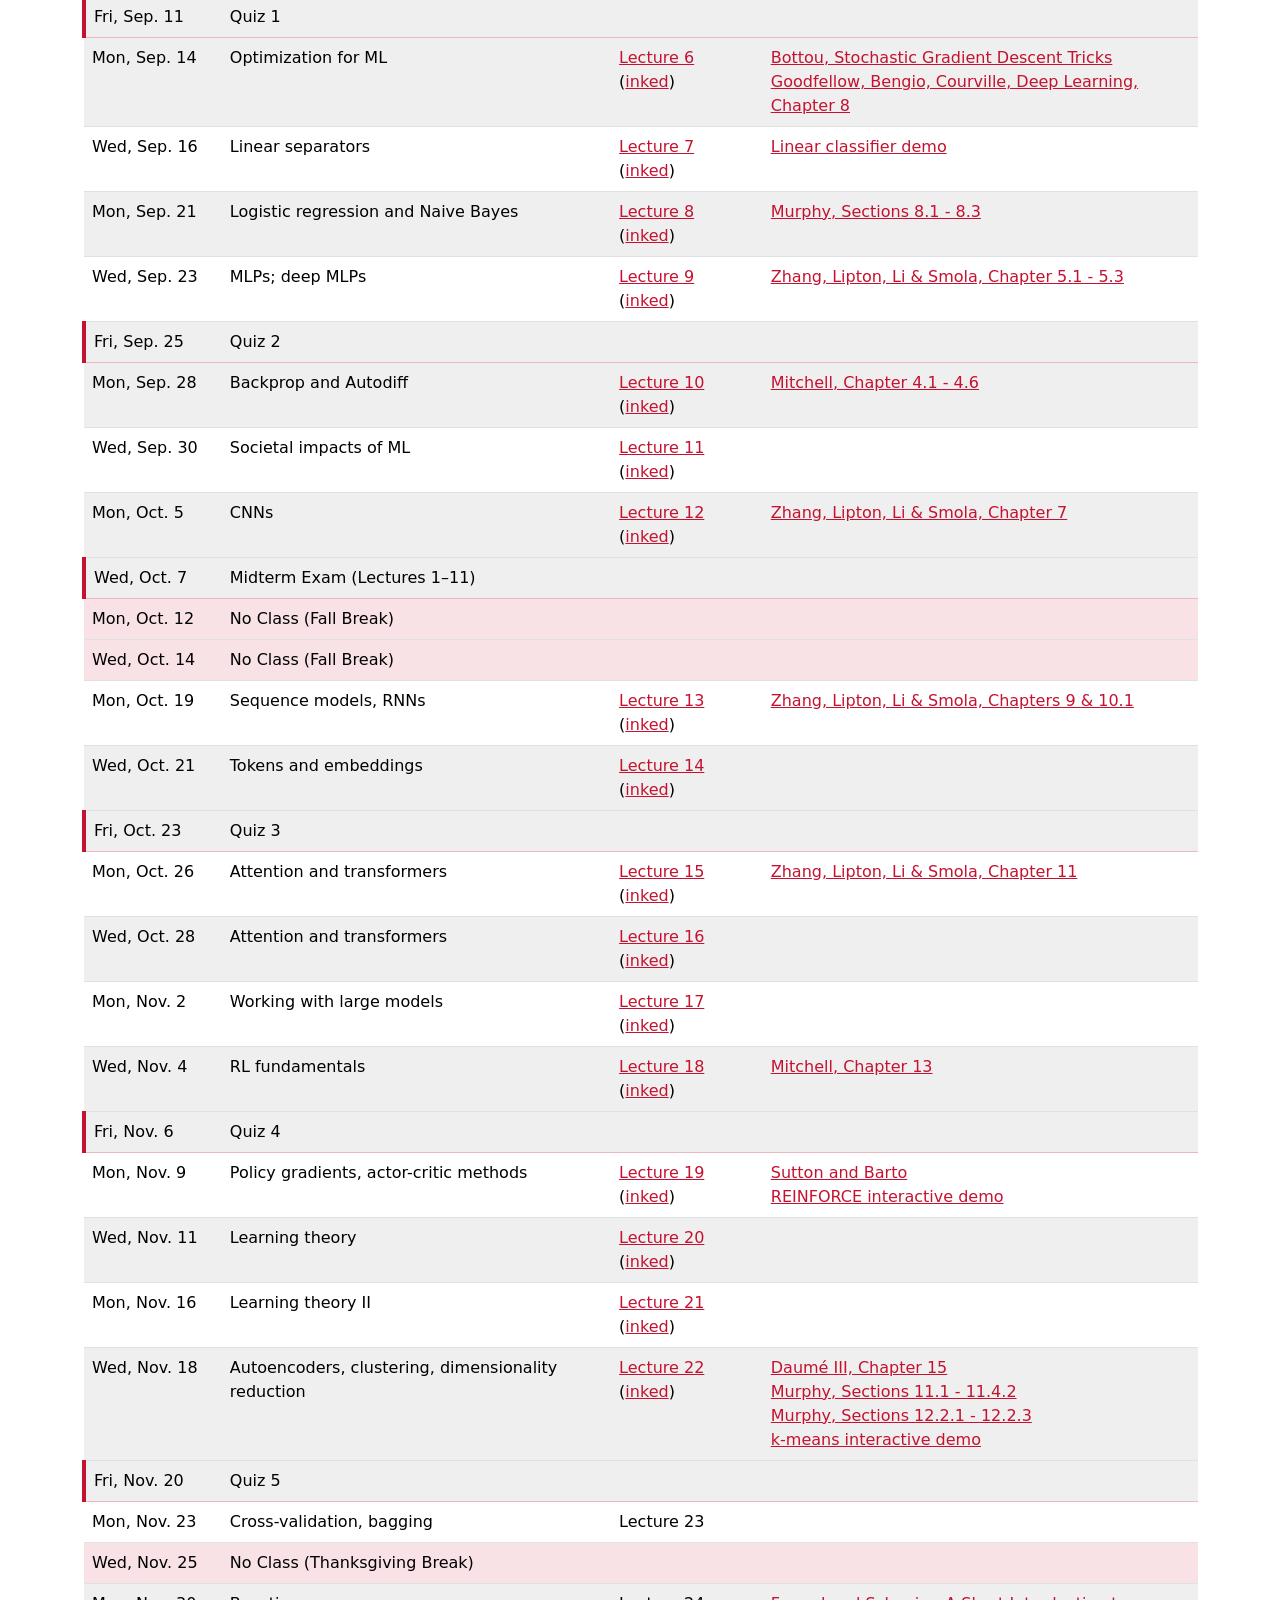
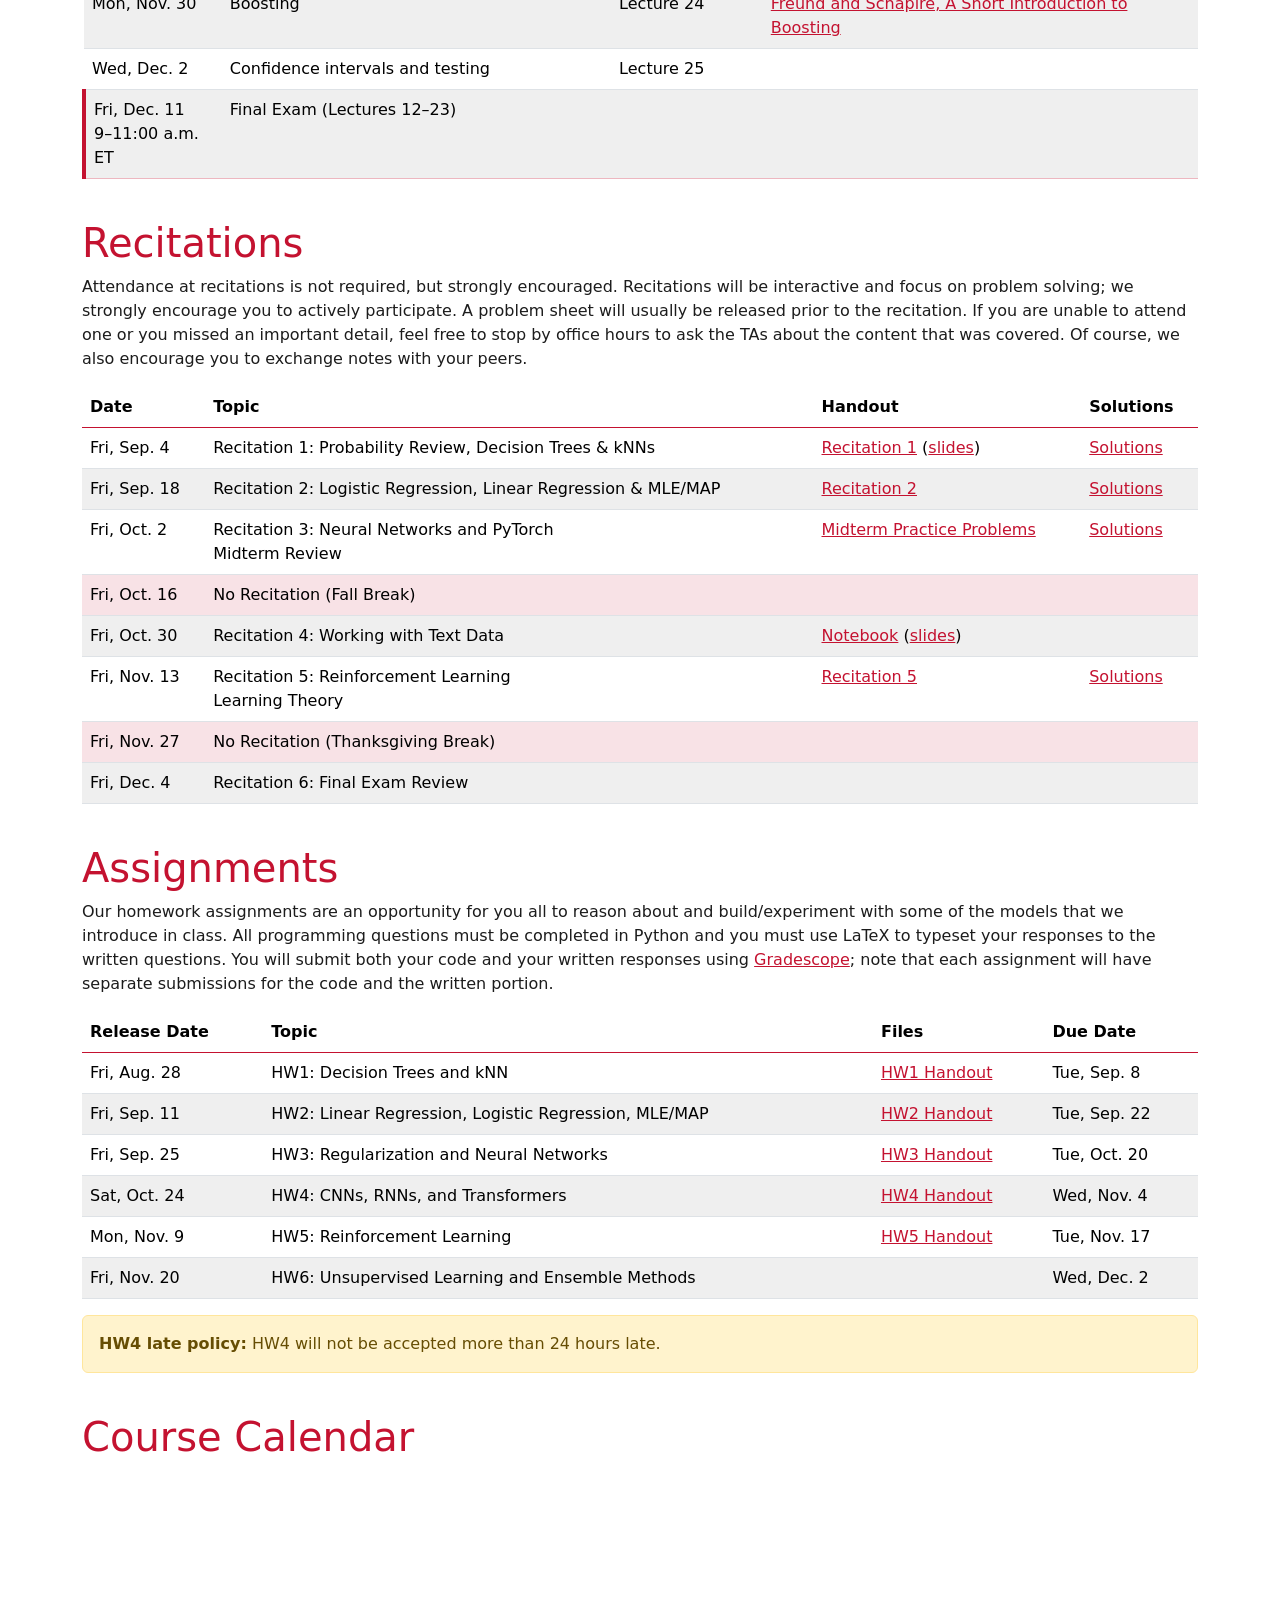
==== commit 108b6bf1: "Add final exam date and time" ====
--- a/index.html
+++ b/index.html
@@ -1000,7 +1000,7 @@
         <td></td>
       </tr>
       <tr class="table-row-assessment">
-        <td>TBD</td>
+        <td>Fri, Dec. 11<br>9–11:00 a.m. ET</td>
         <td>Final Exam (Lectures 12–23)</td>
         <td></td>
         <td></td>
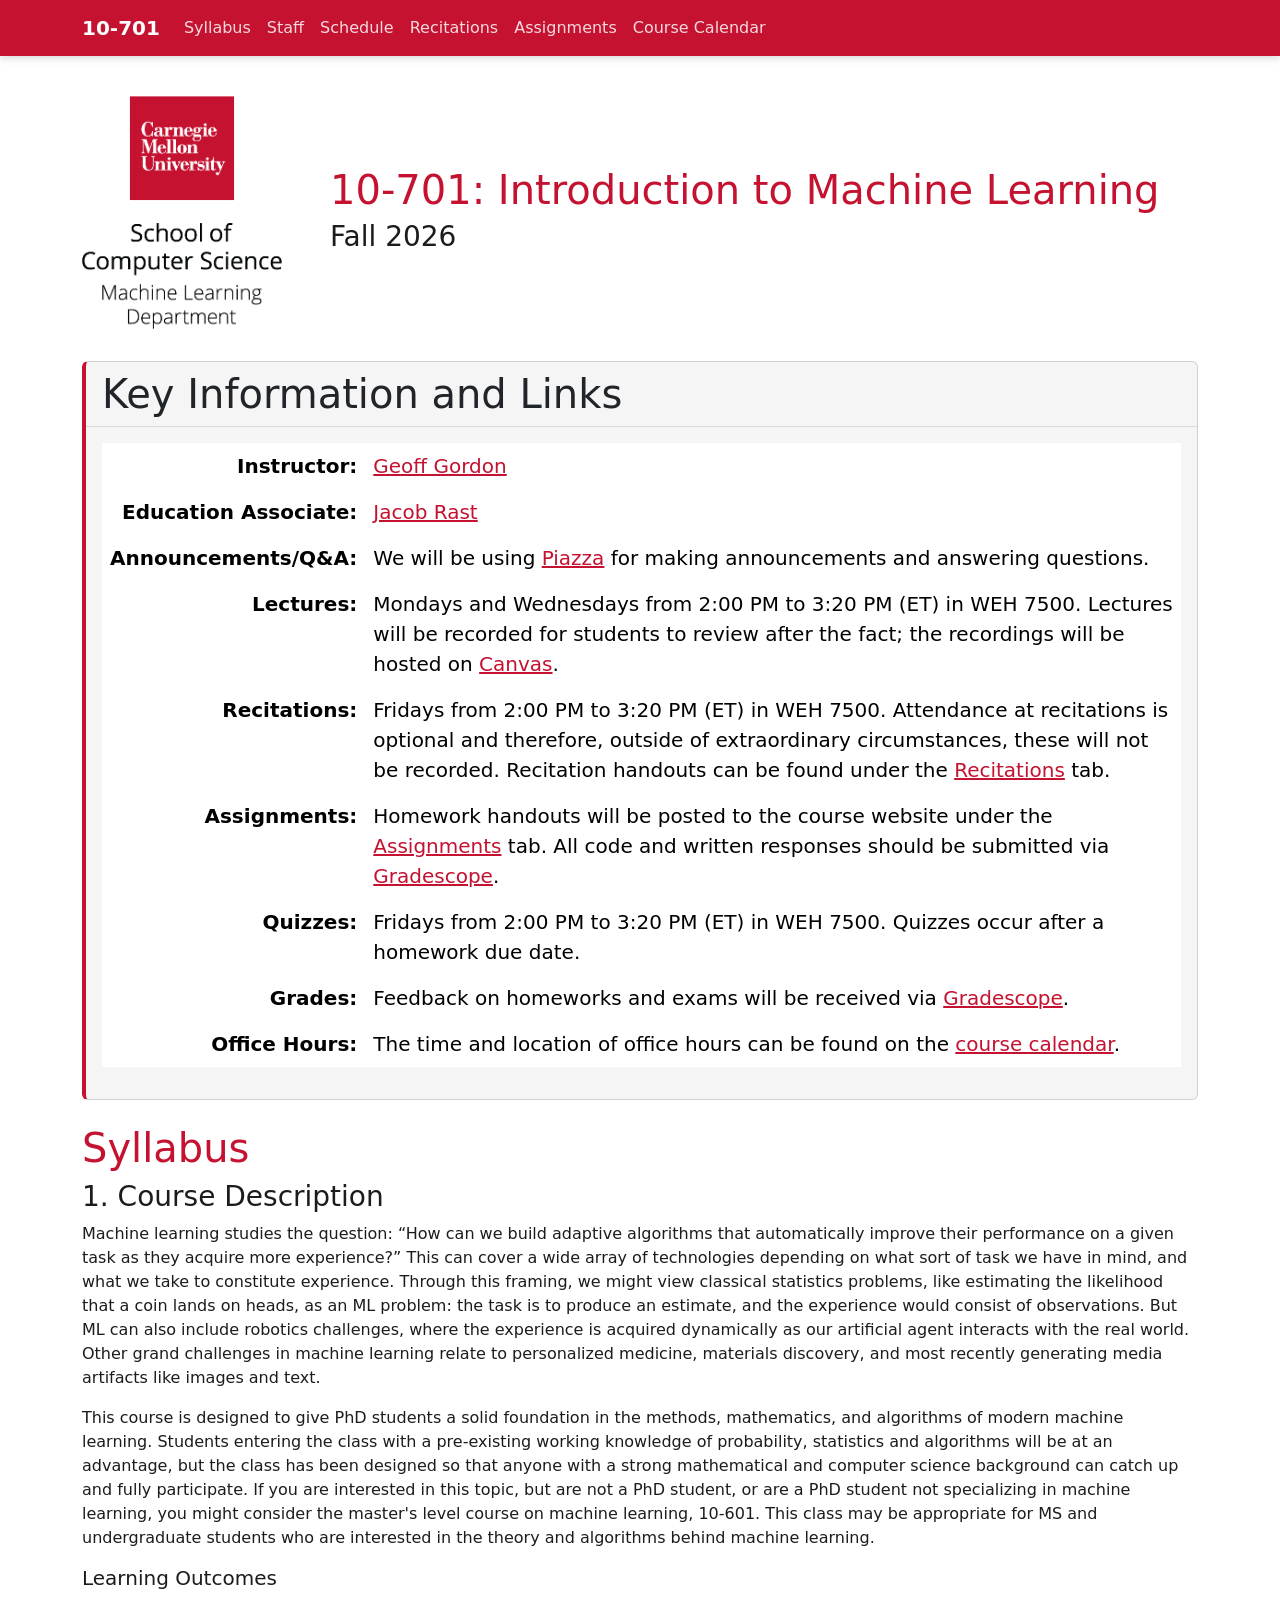
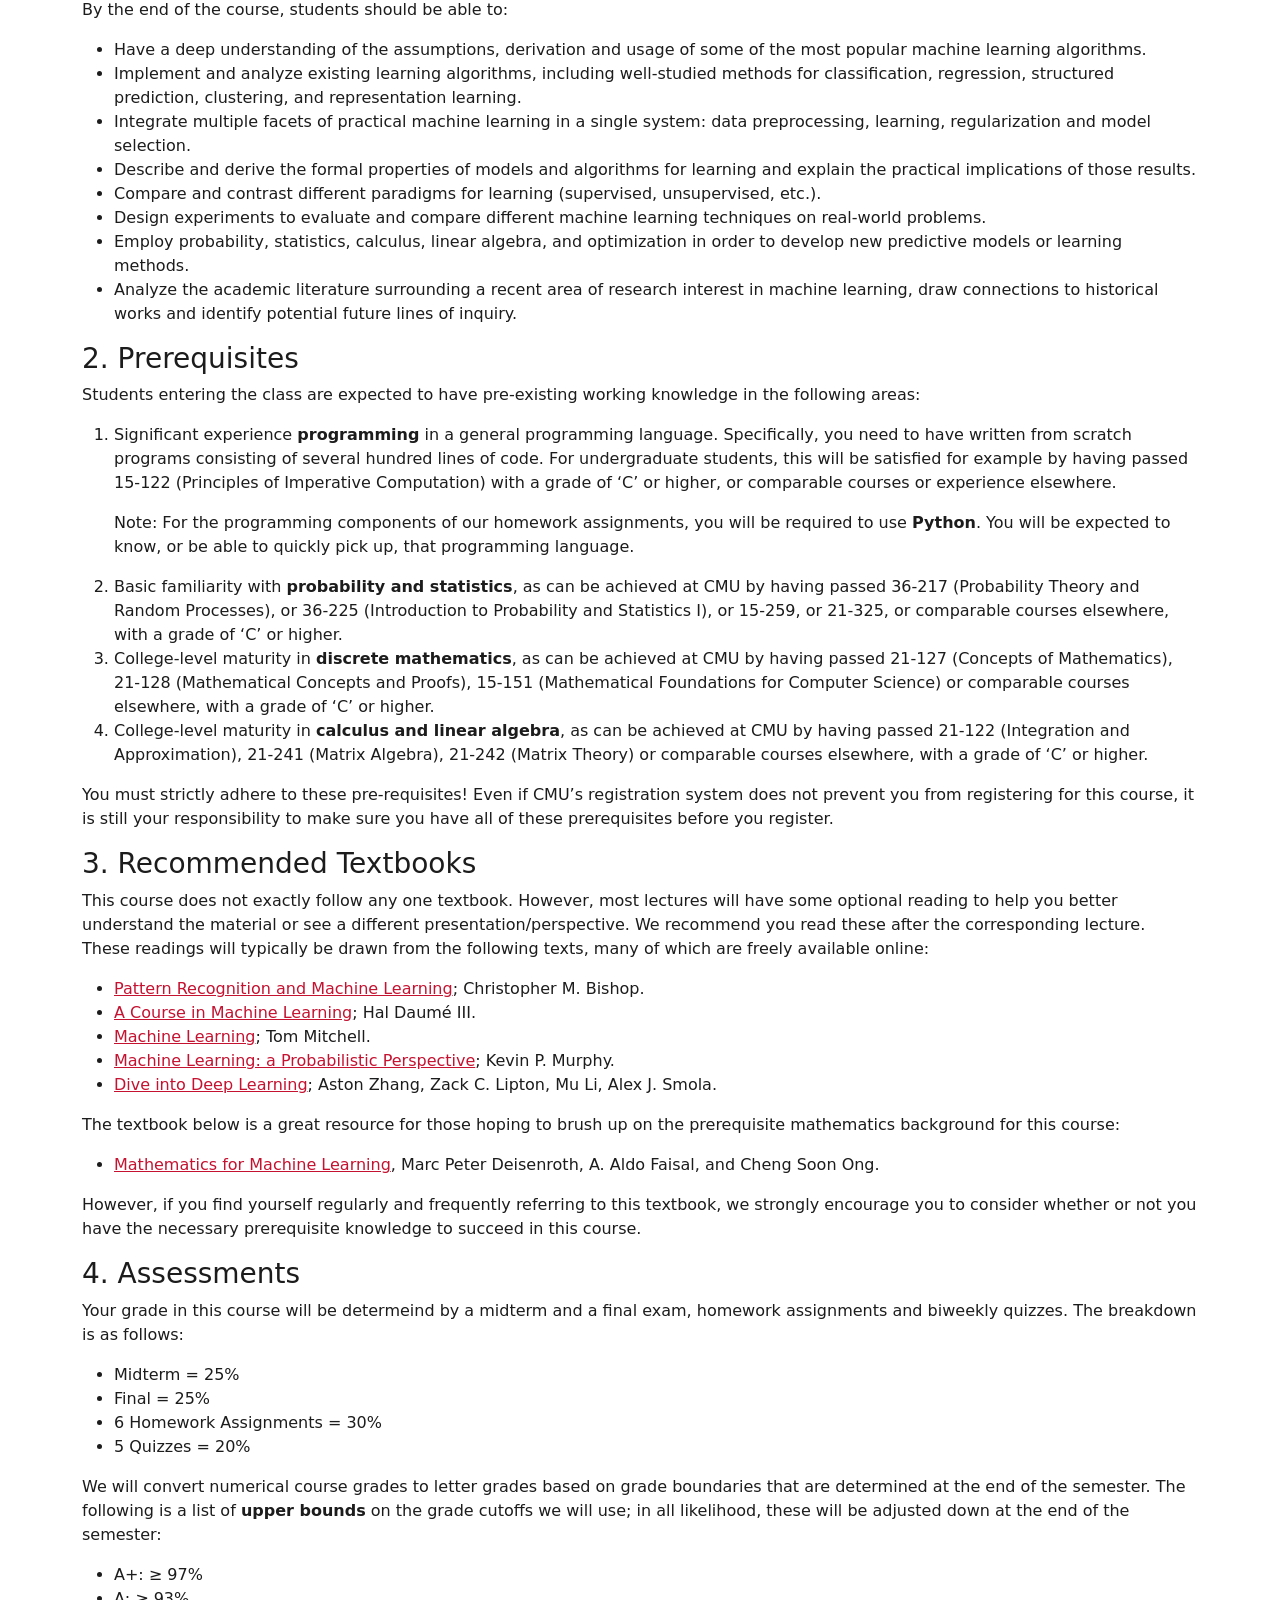
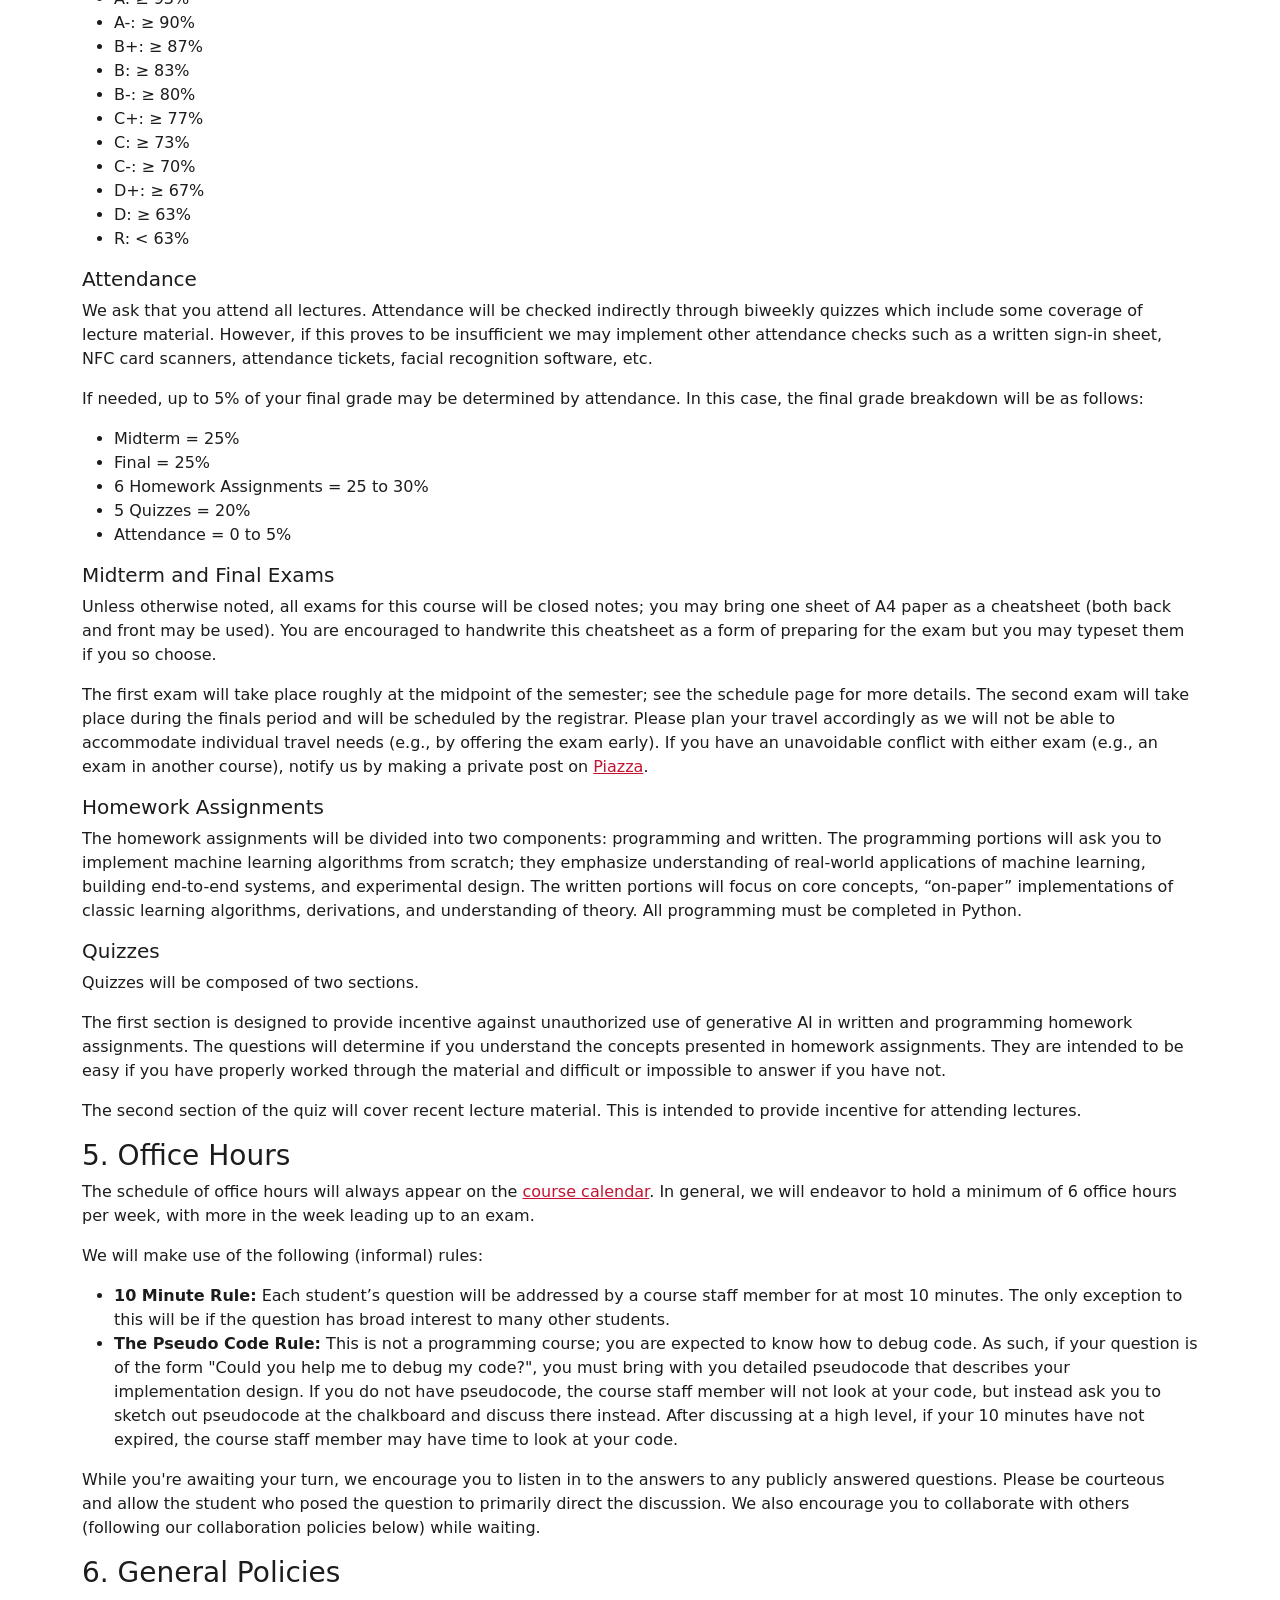
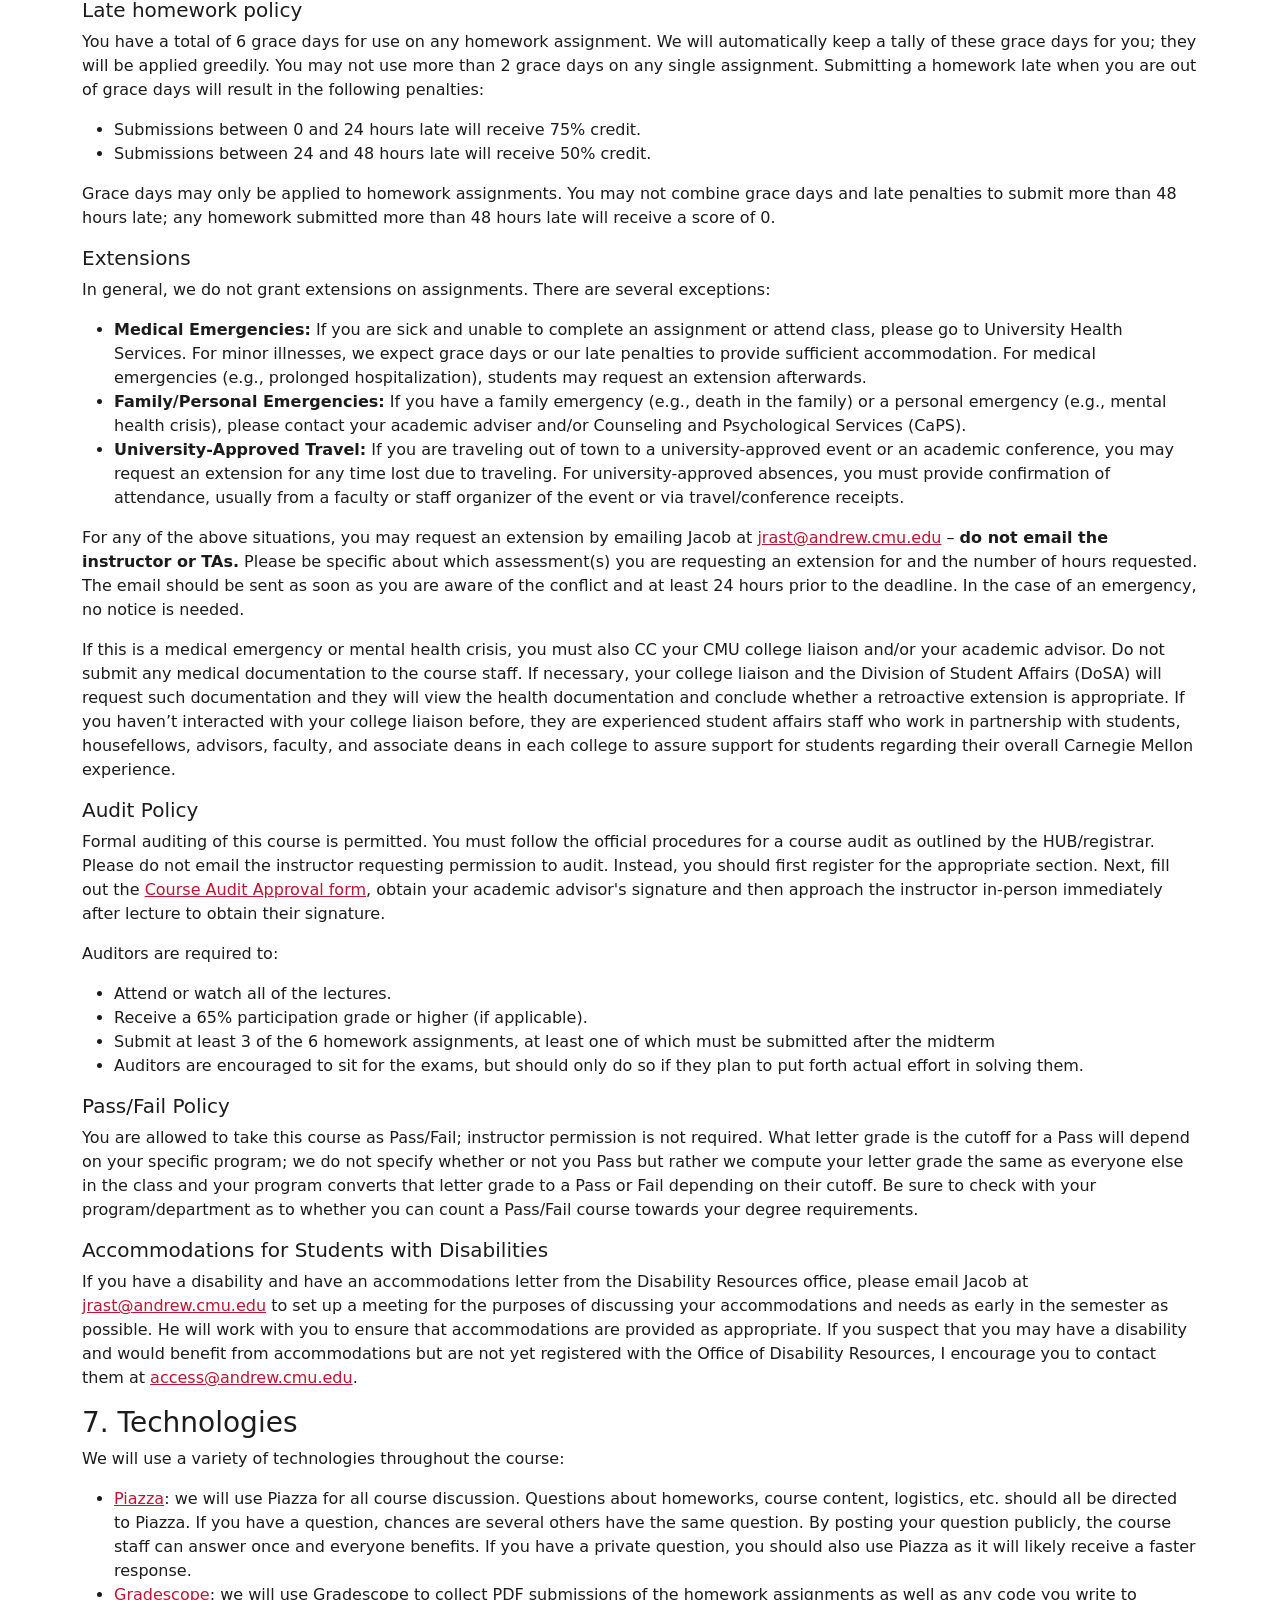
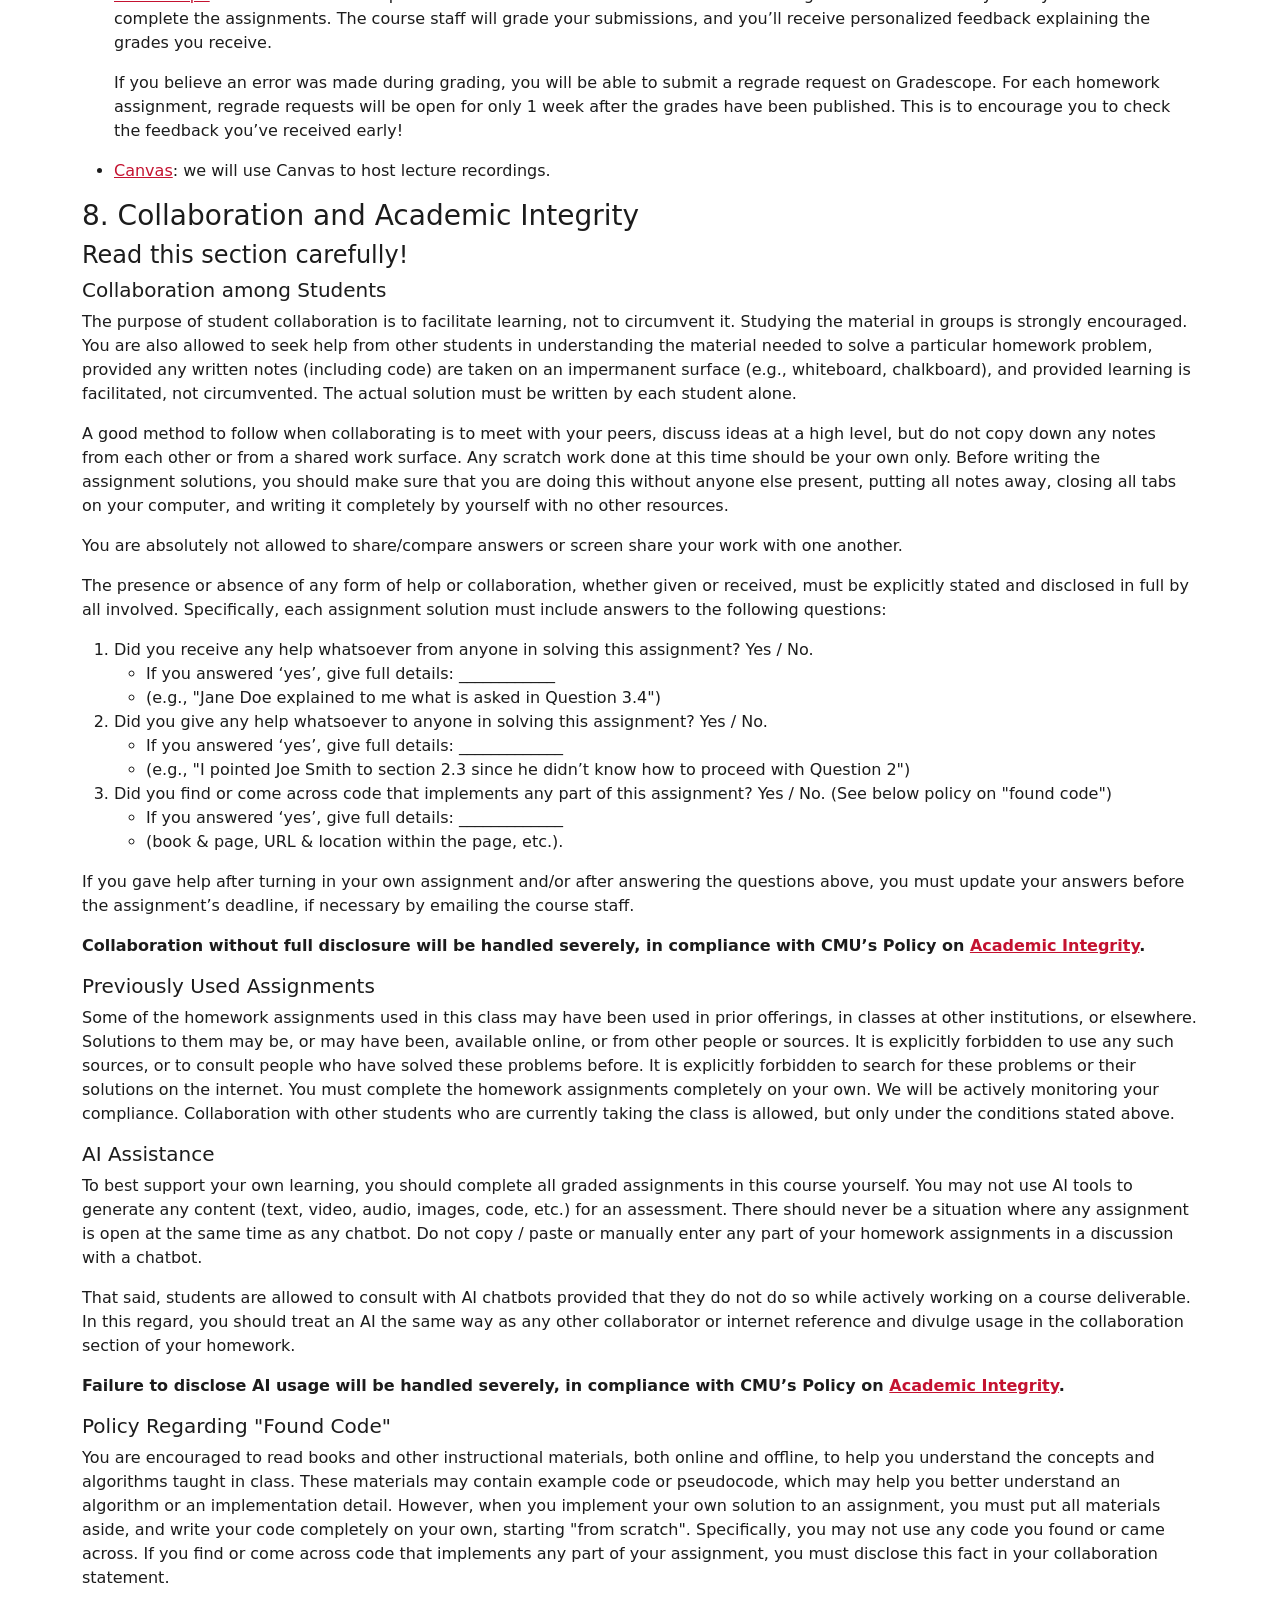
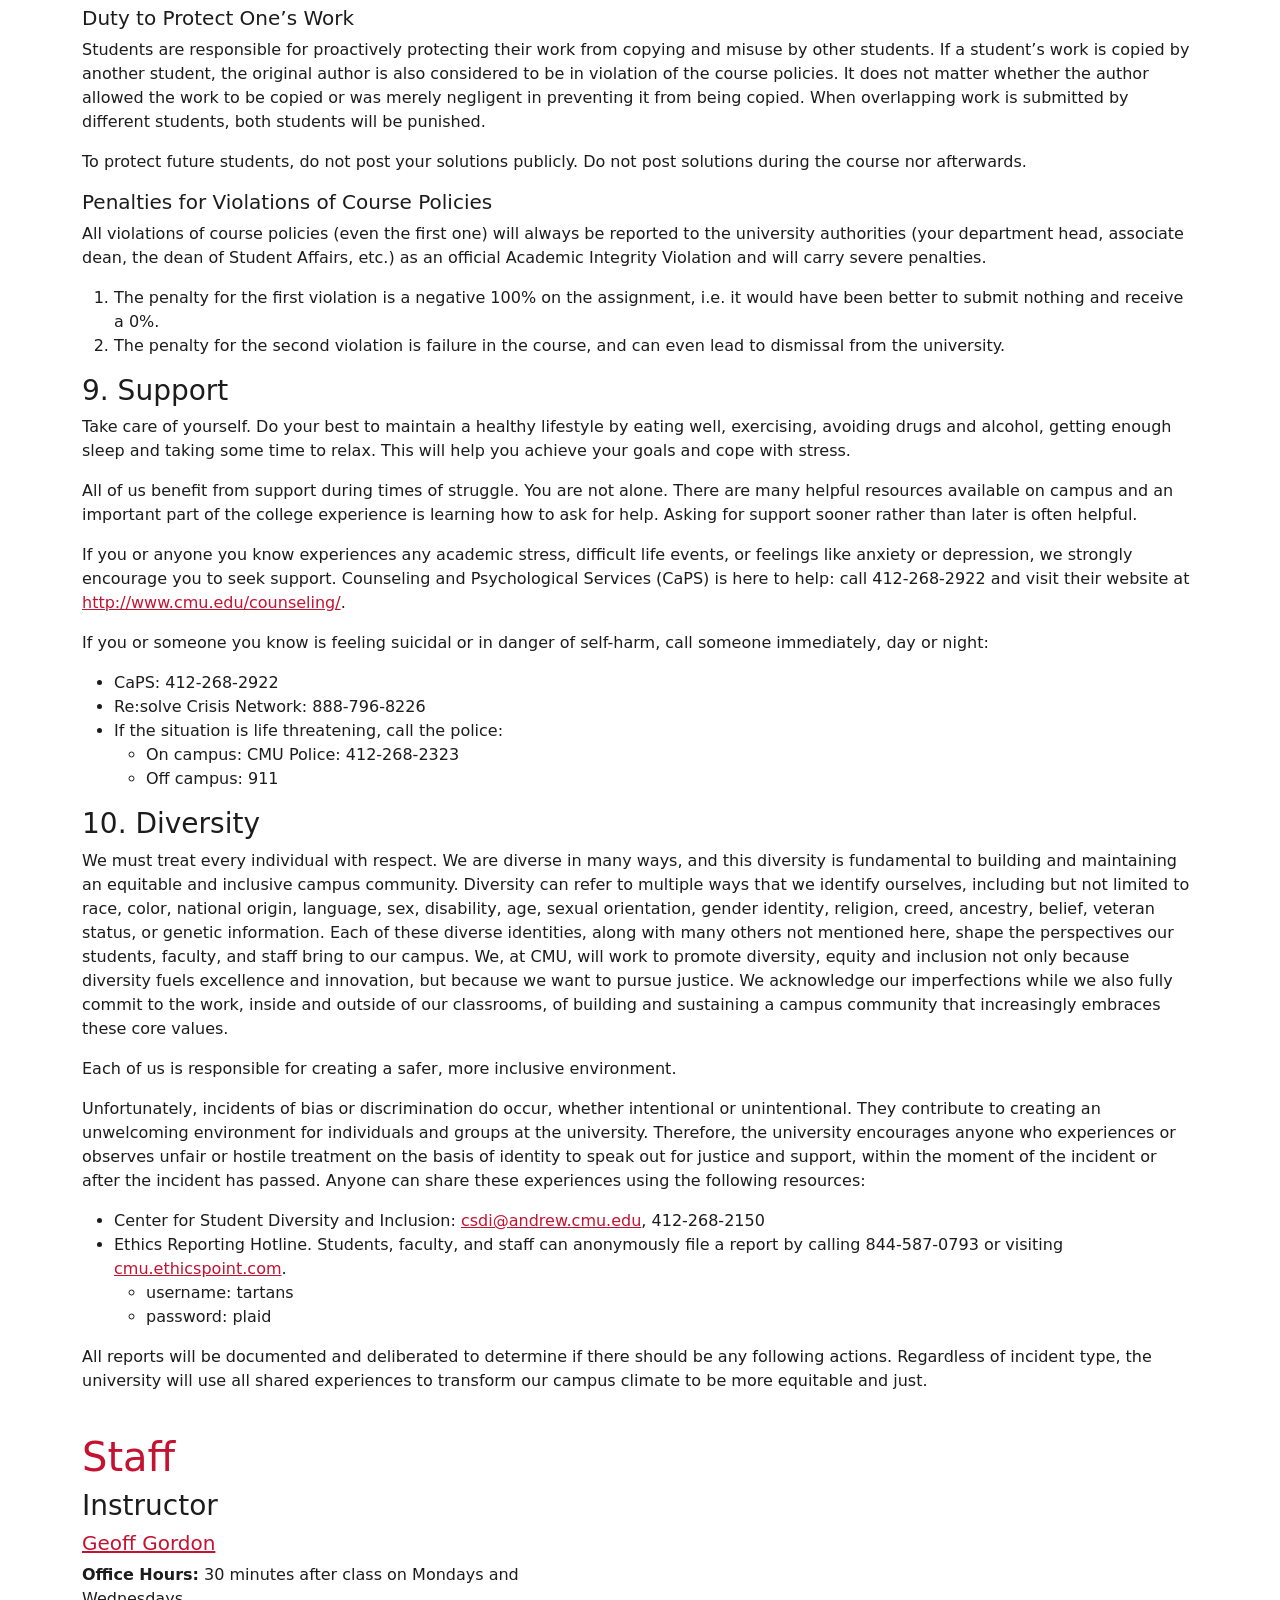
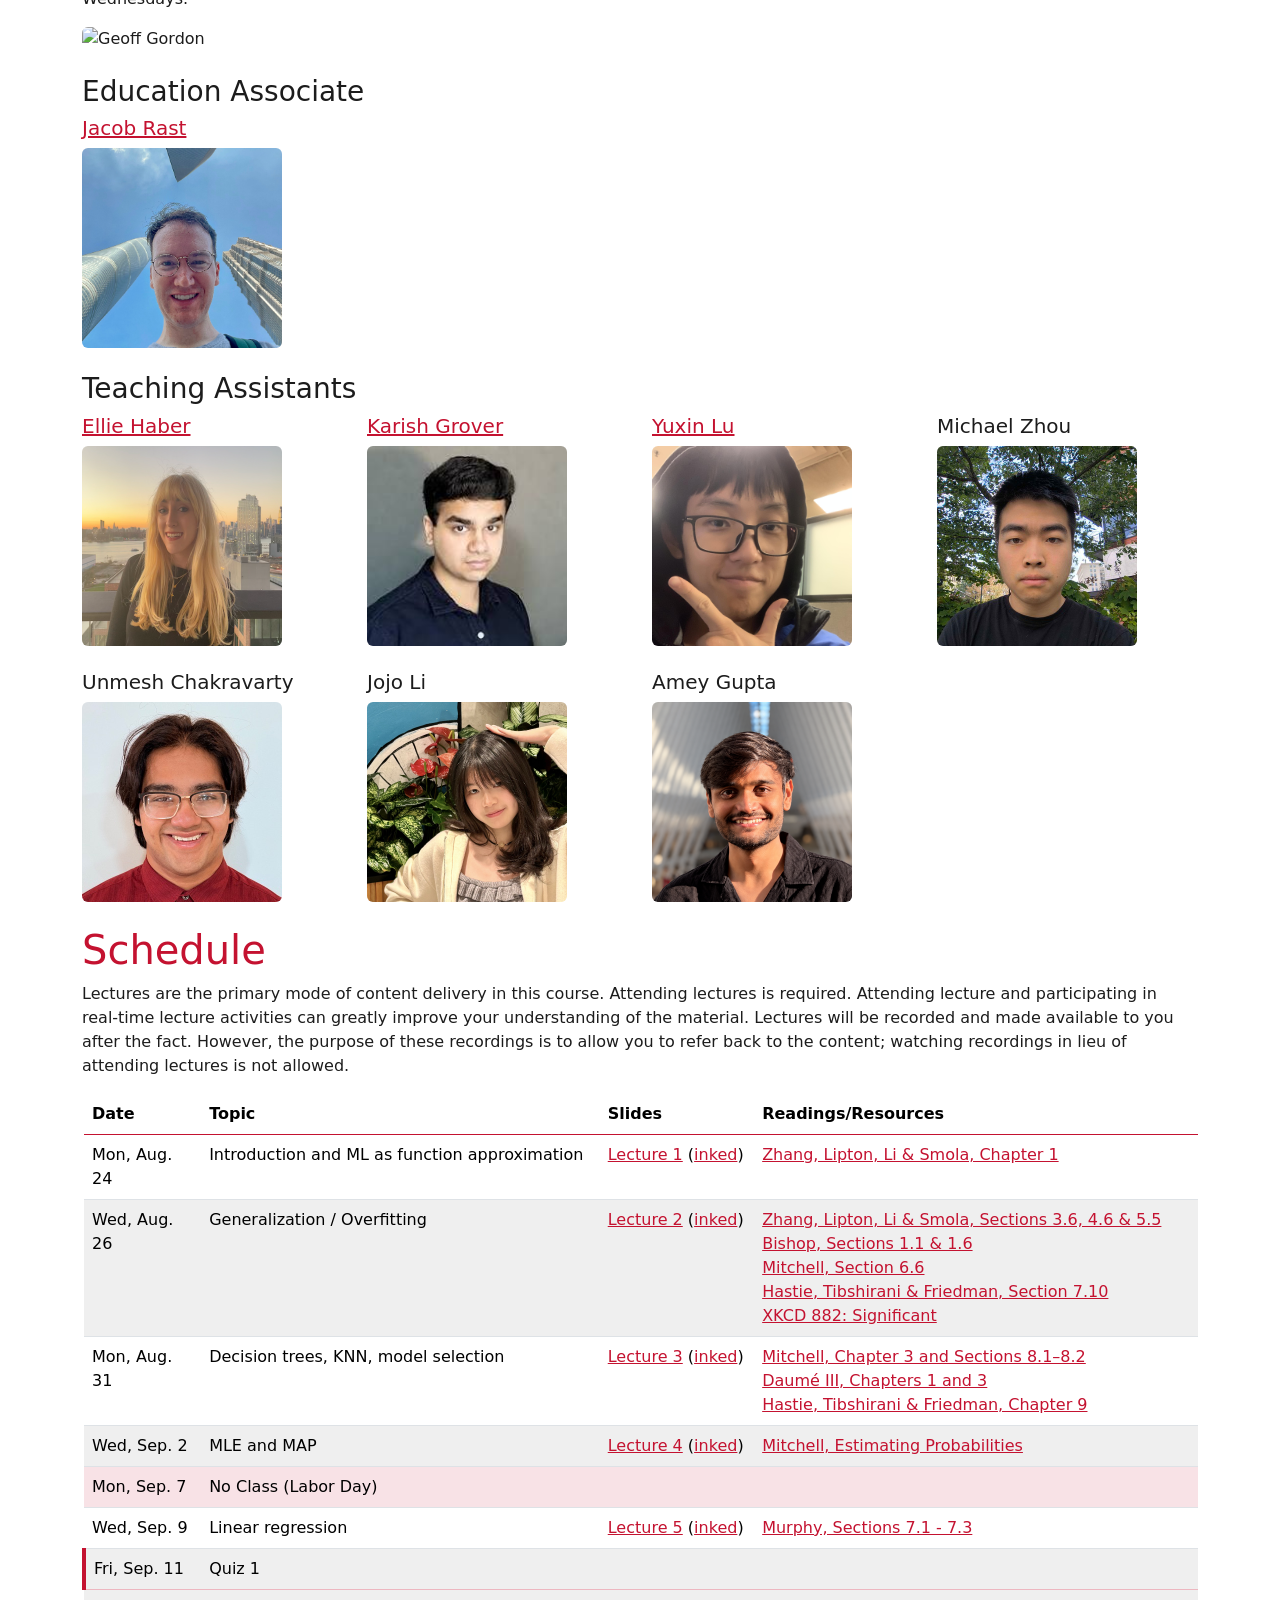
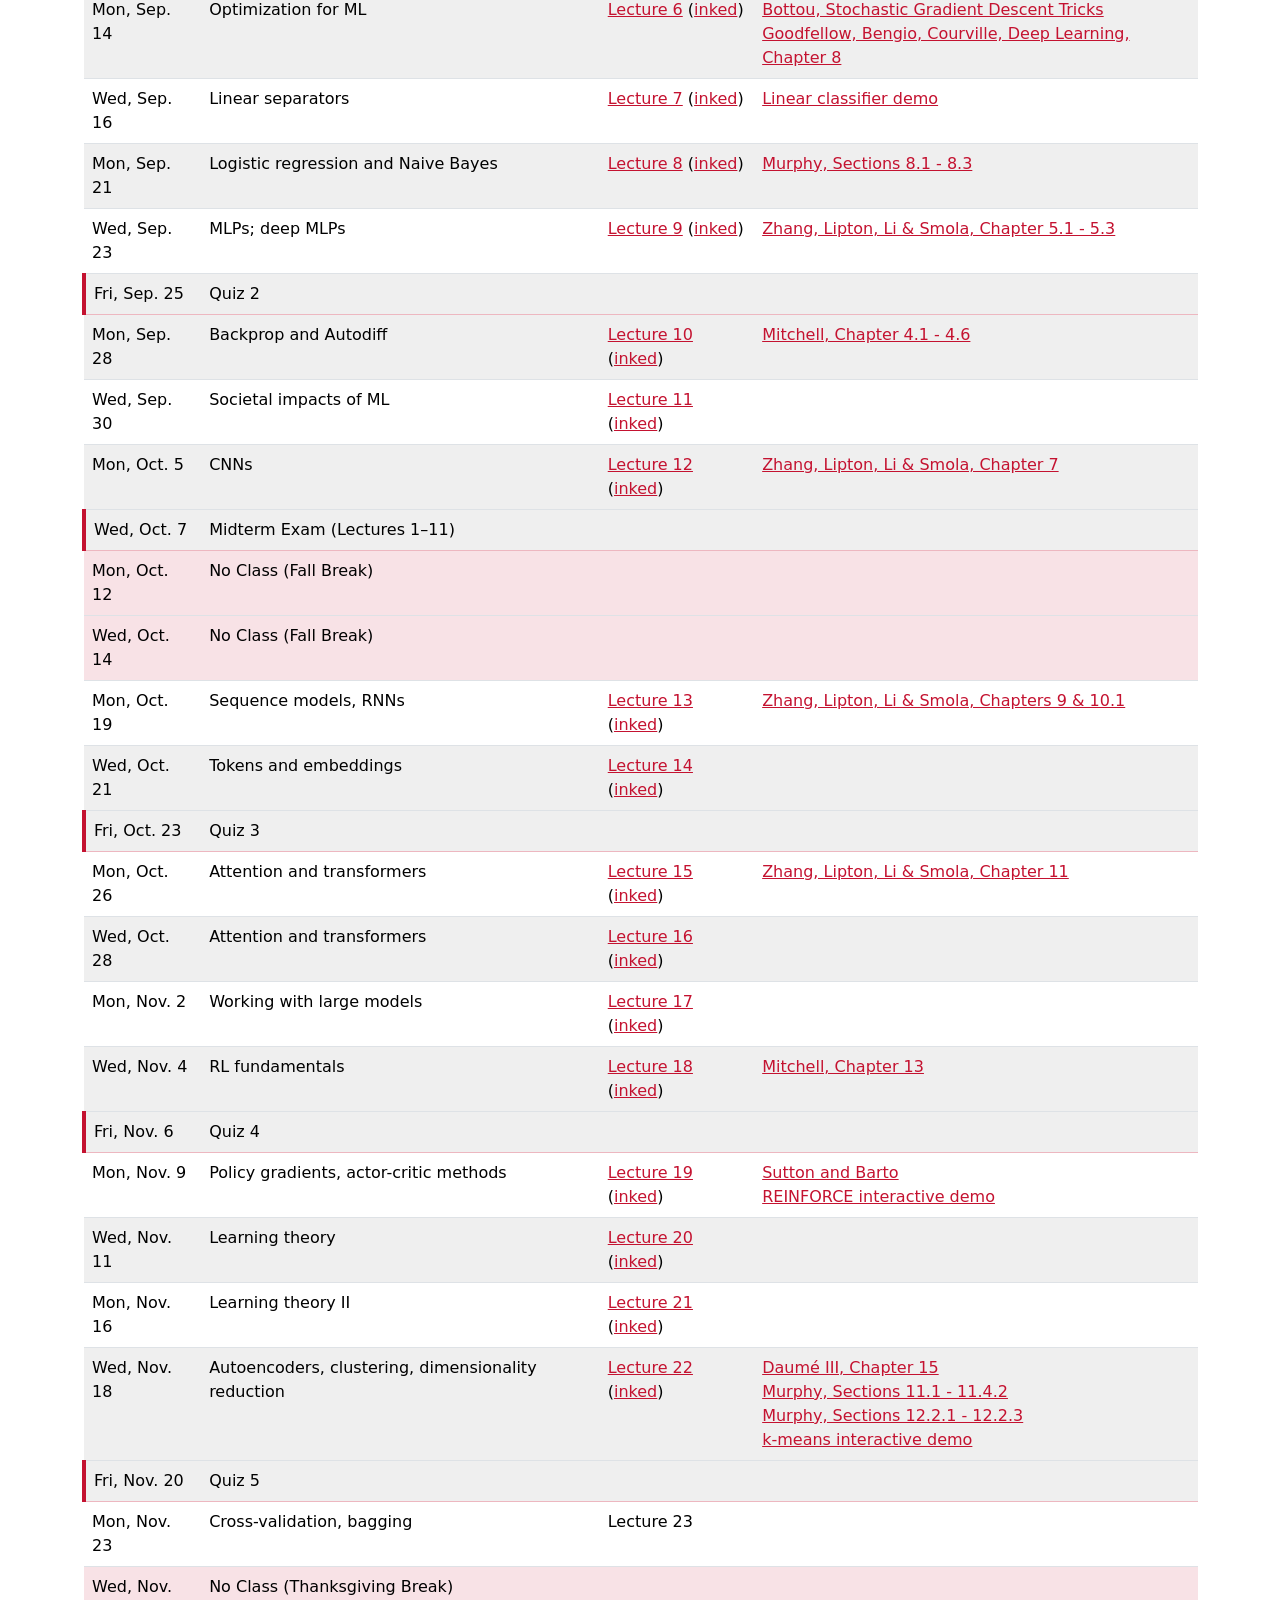
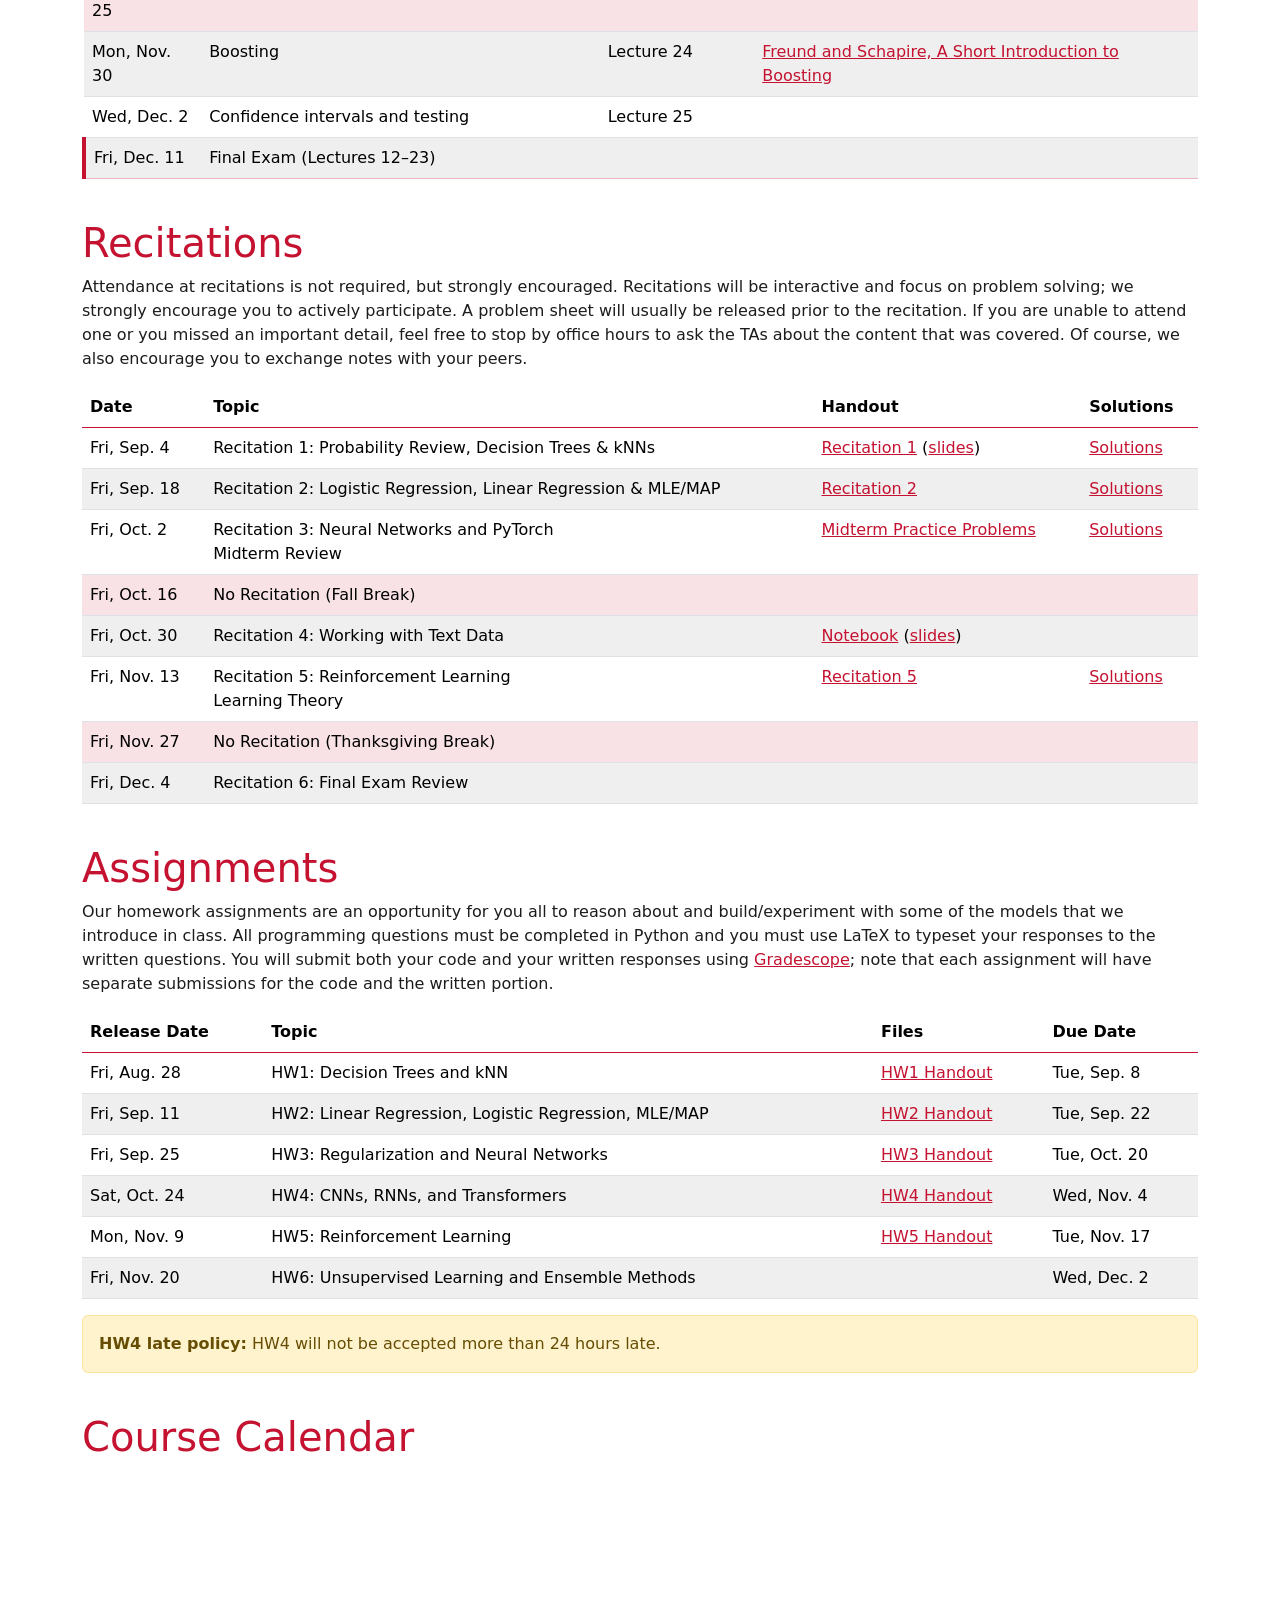
==== commit 0cf5b9c1: "Remove final exam time" ====
--- a/index.html
+++ b/index.html
@@ -1000,7 +1000,7 @@
         <td></td>
       </tr>
       <tr class="table-row-assessment">
-        <td>Fri, Dec. 11<br>9–11:00 a.m. ET</td>
+        <td>Fri, Dec. 11</td>
         <td>Final Exam (Lectures 12–23)</td>
         <td></td>
         <td></td>
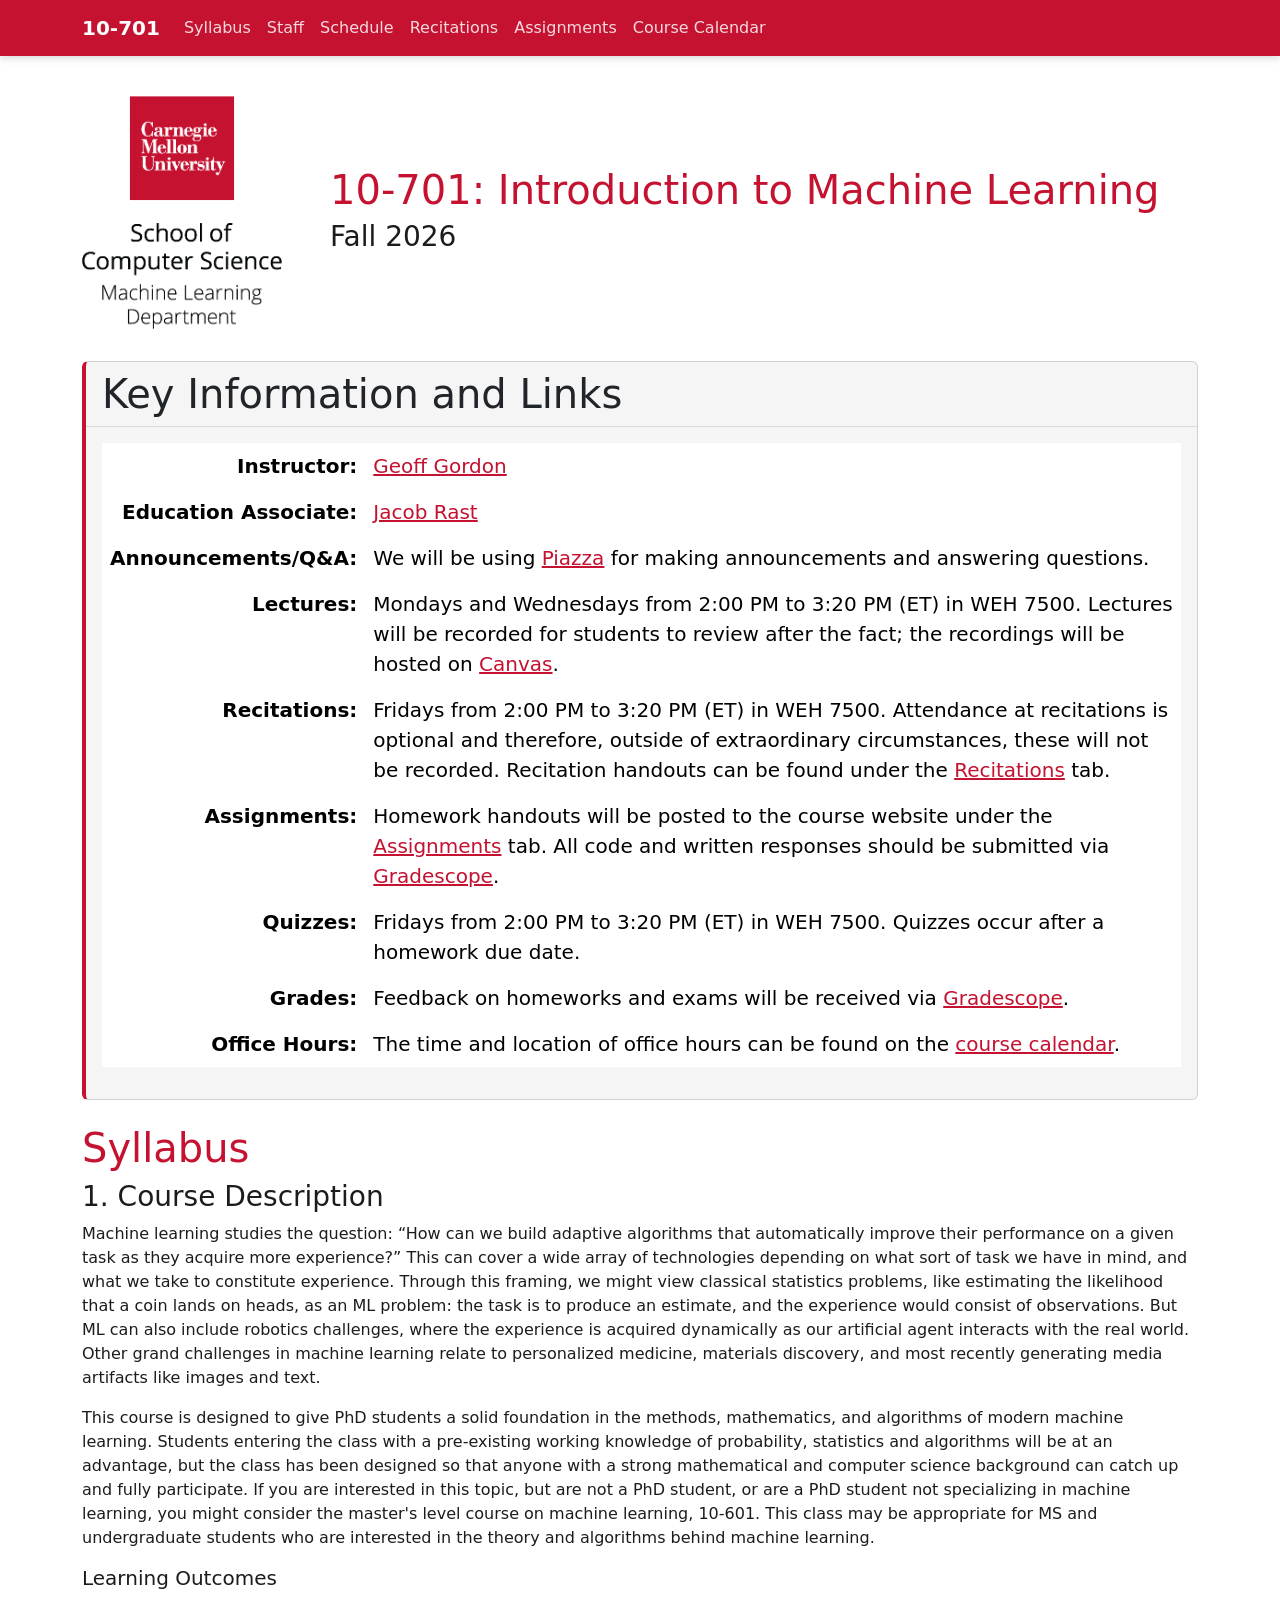
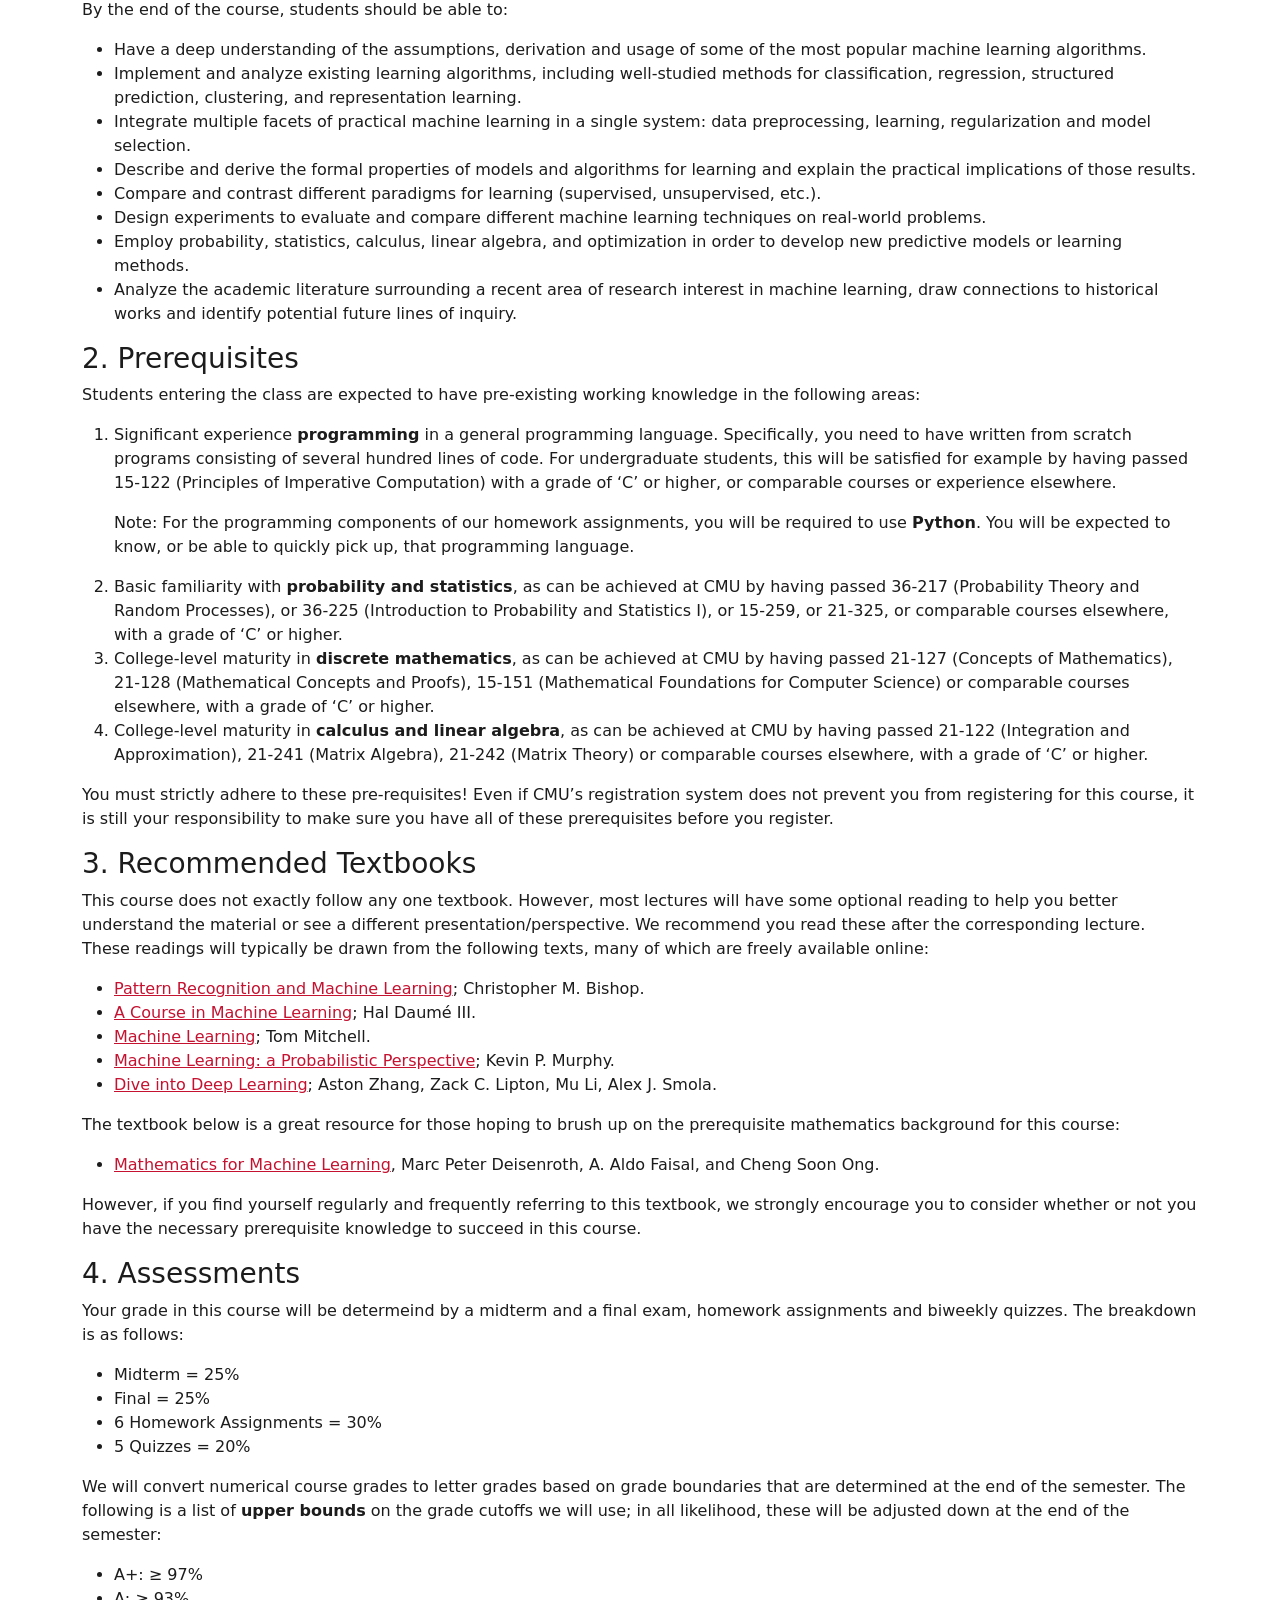
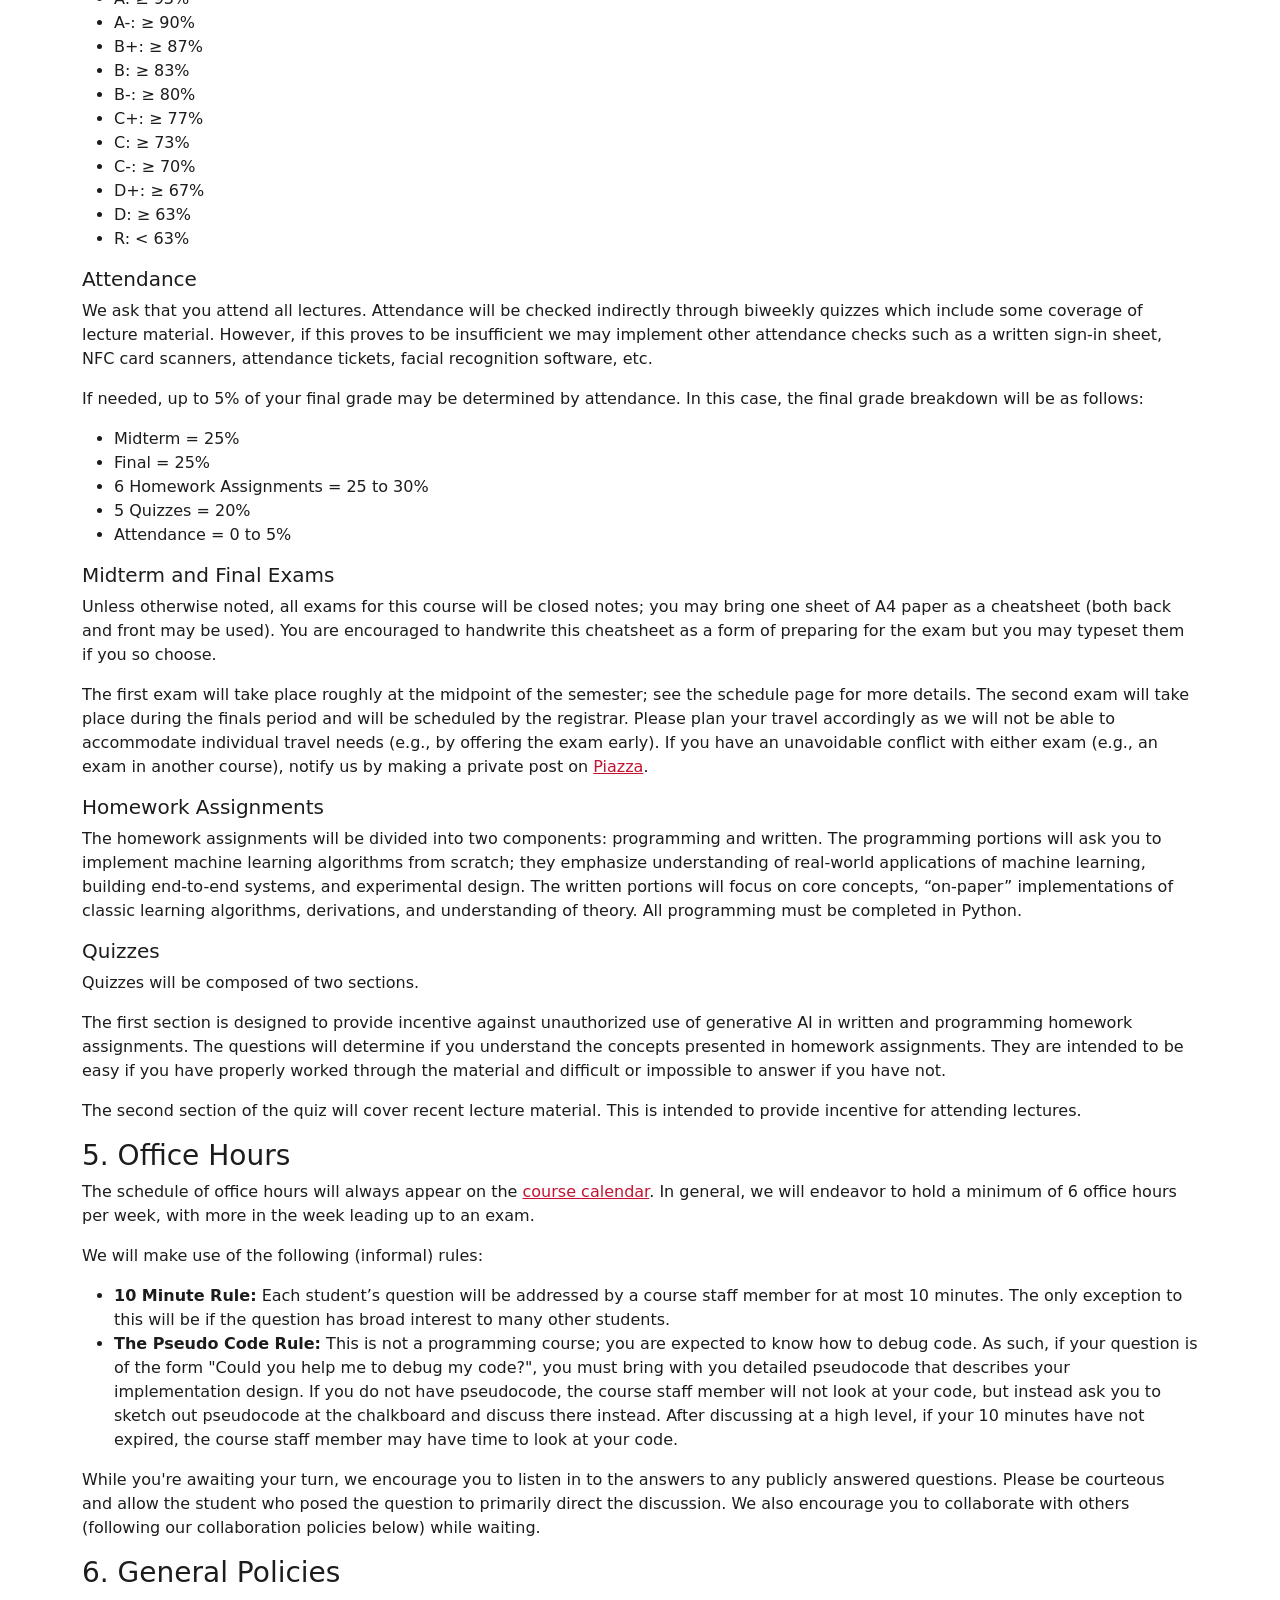
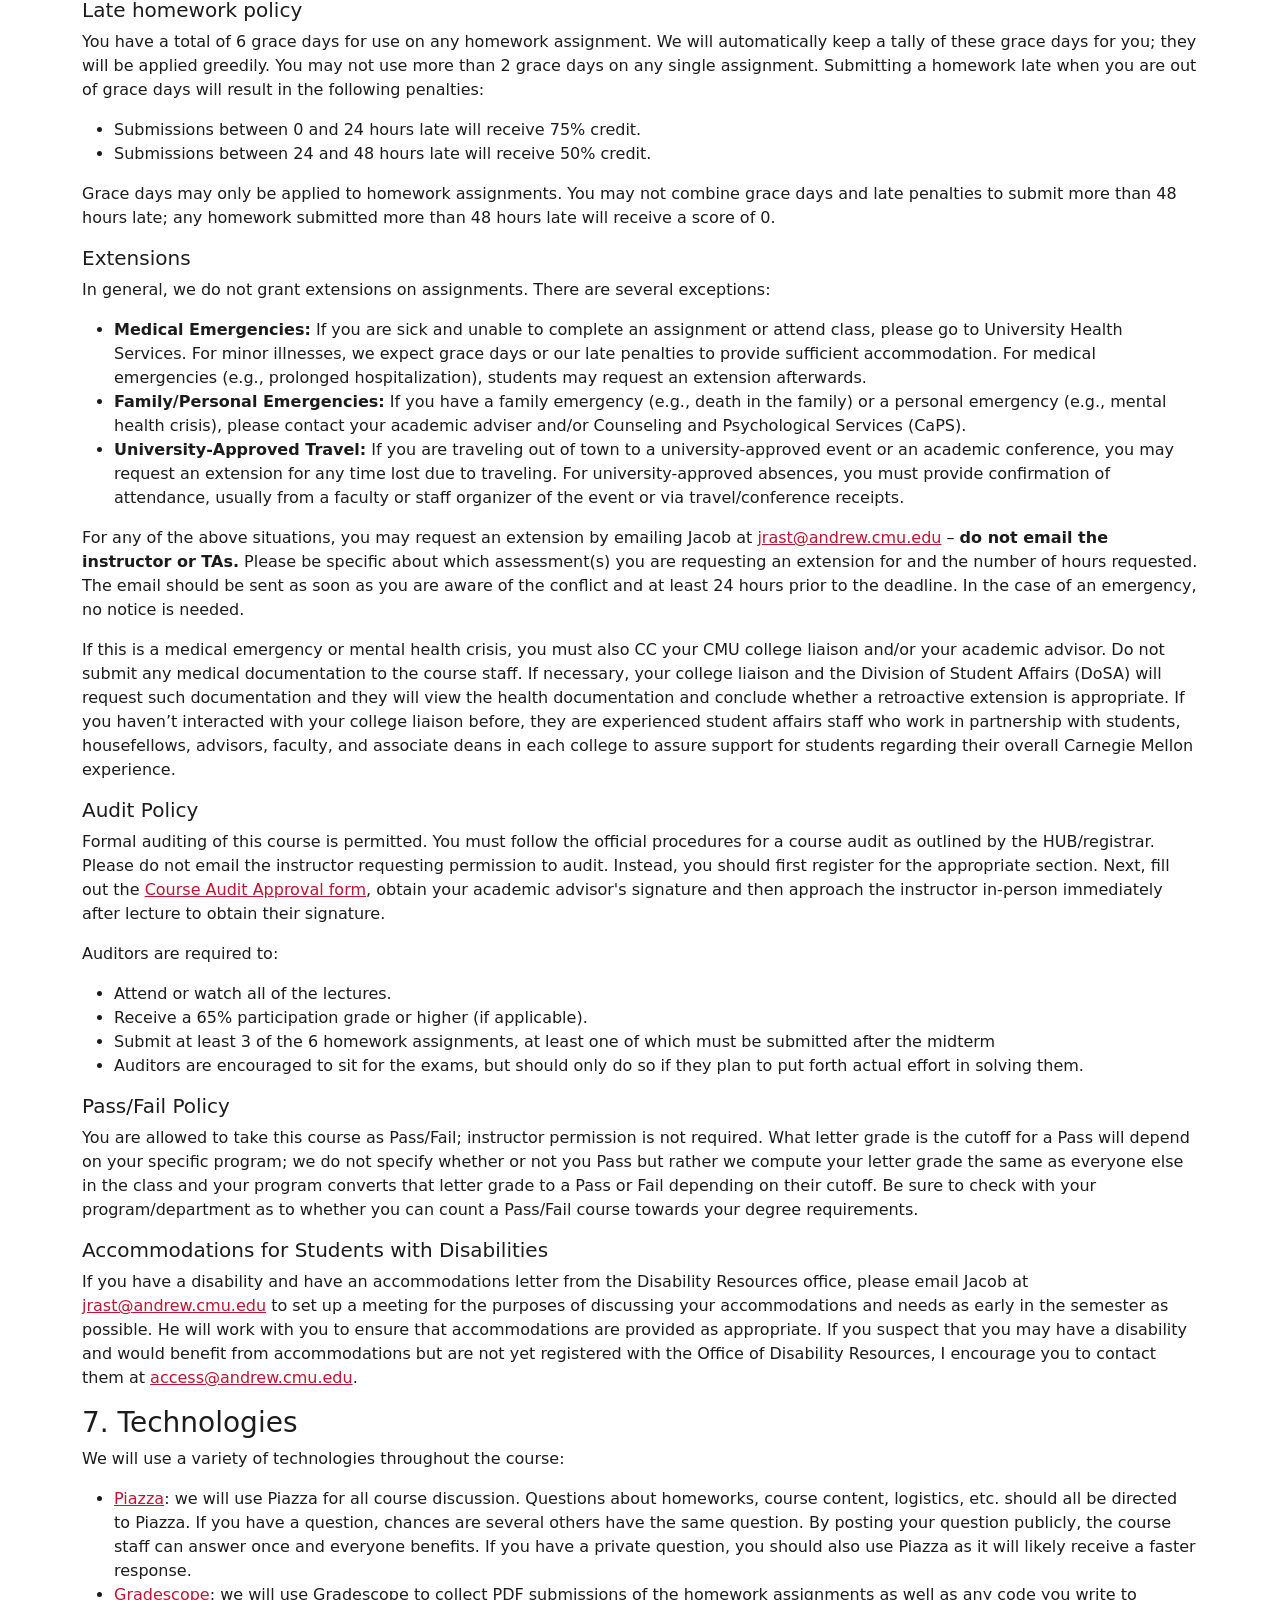
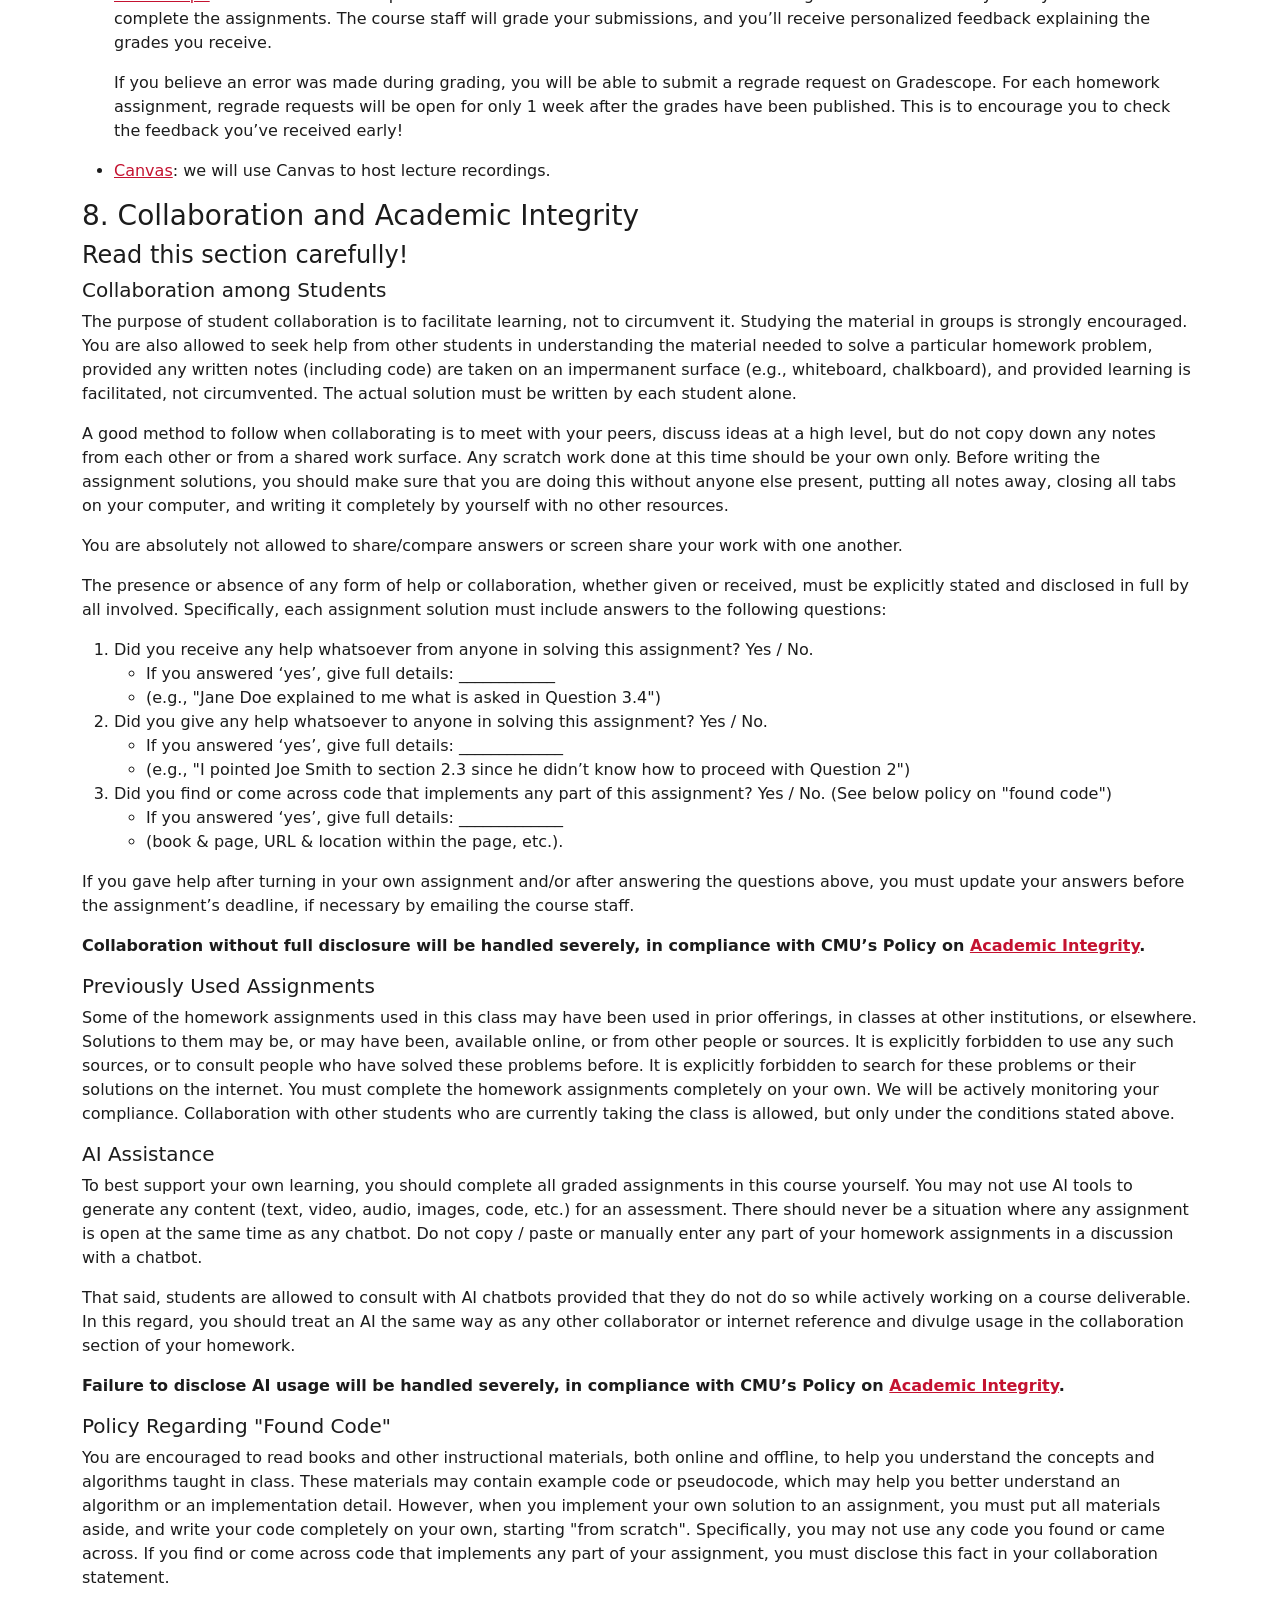
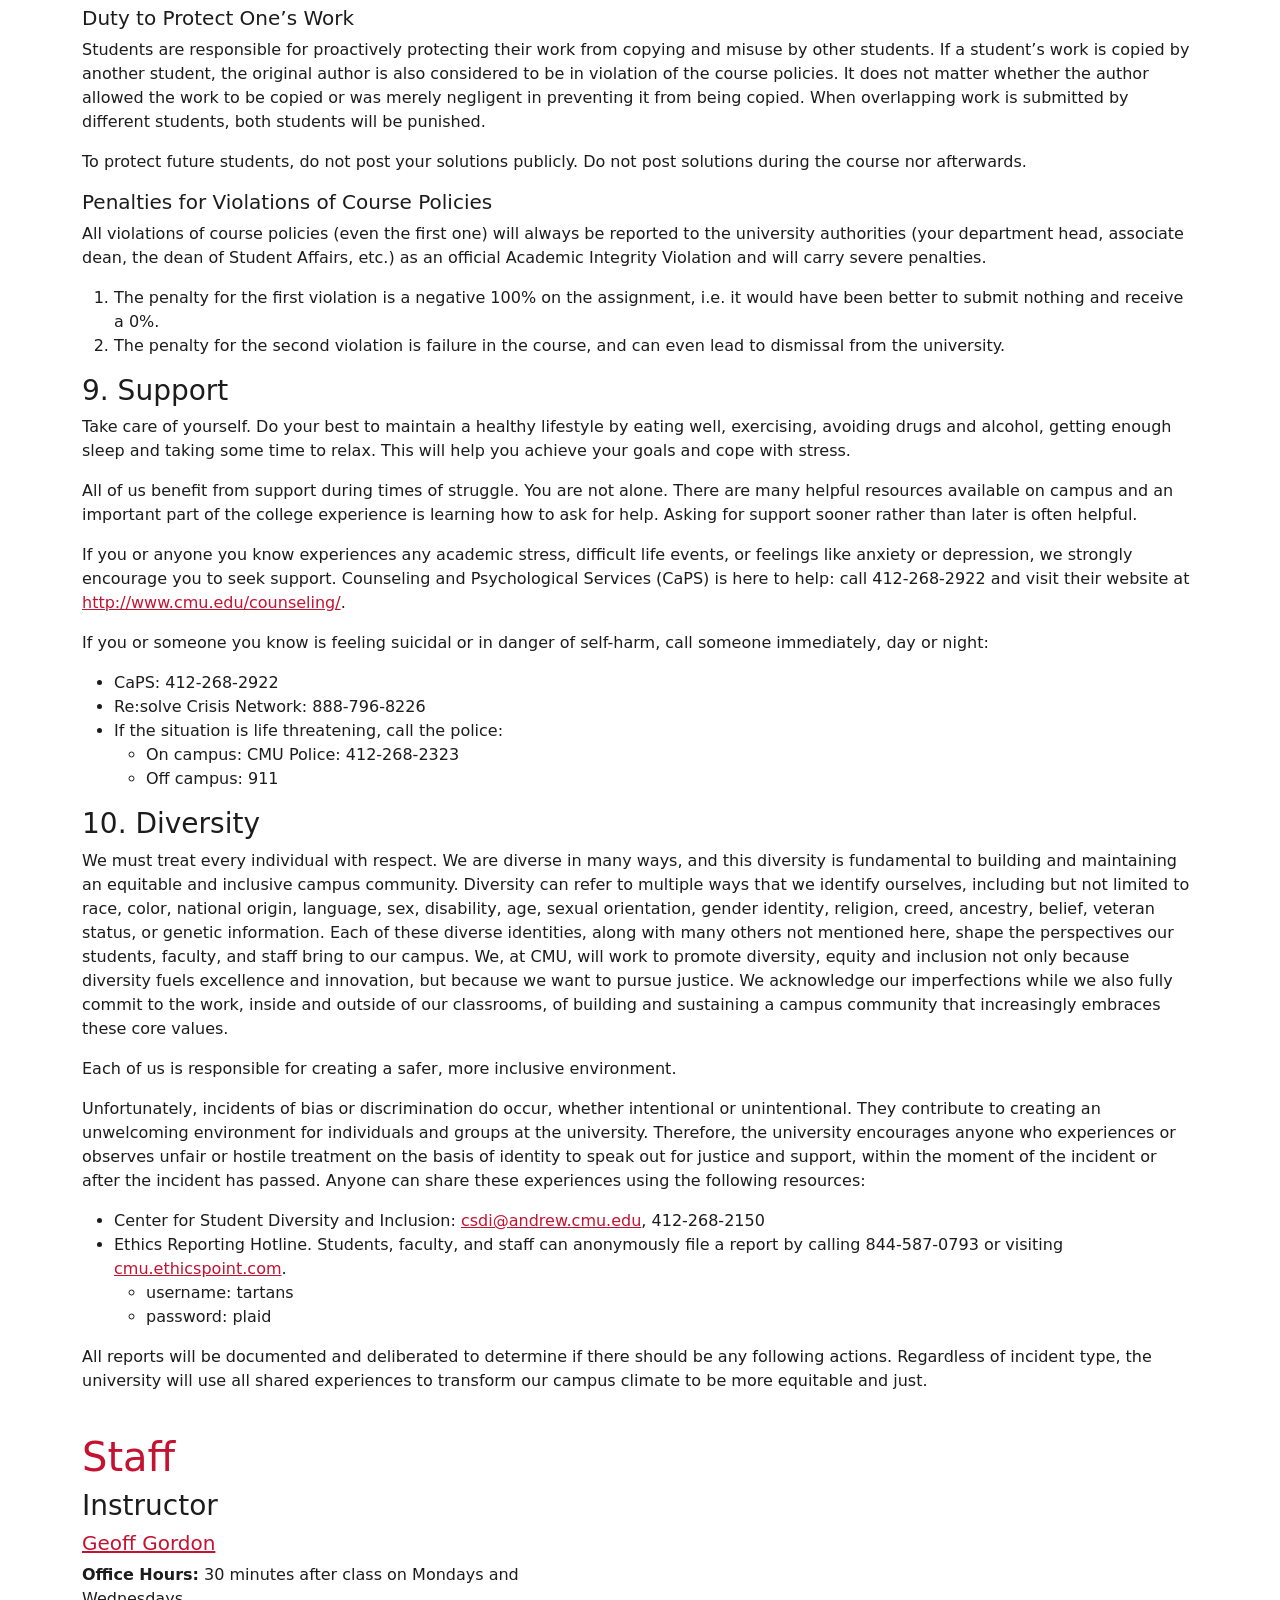
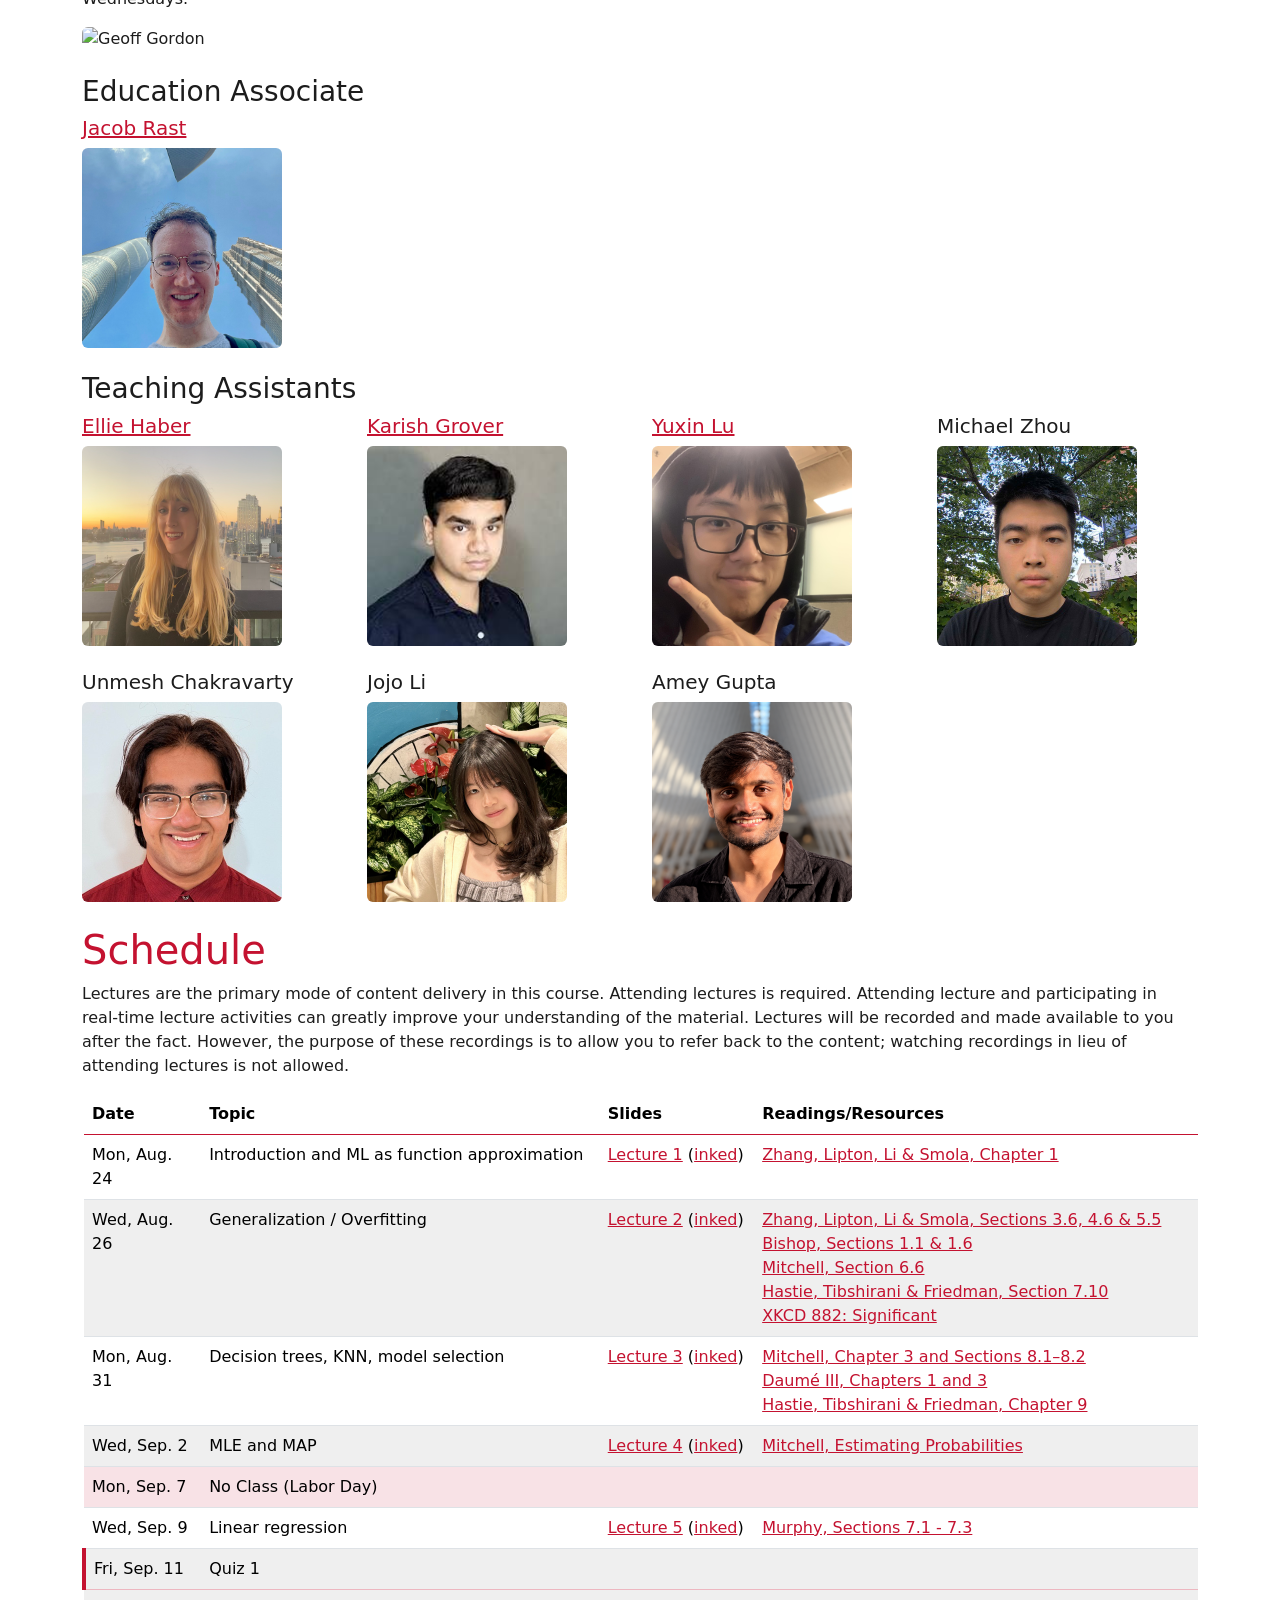
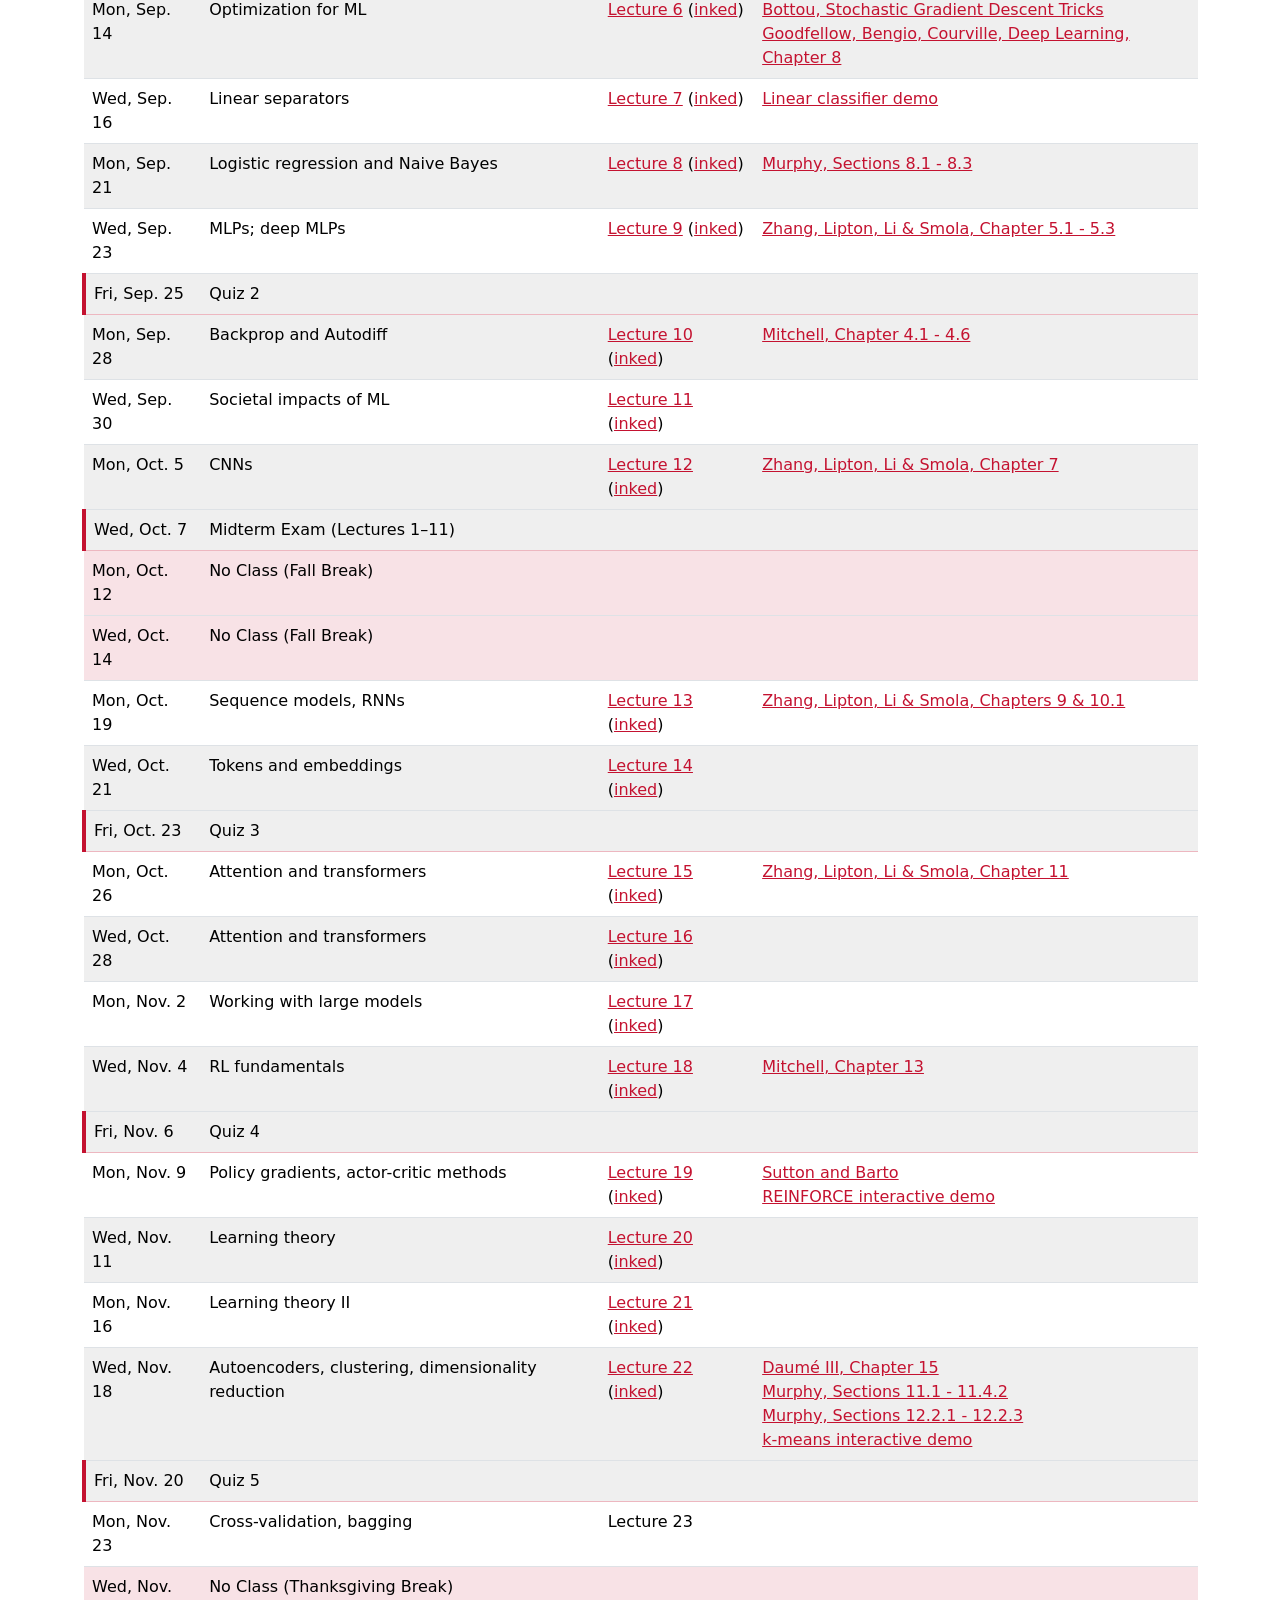
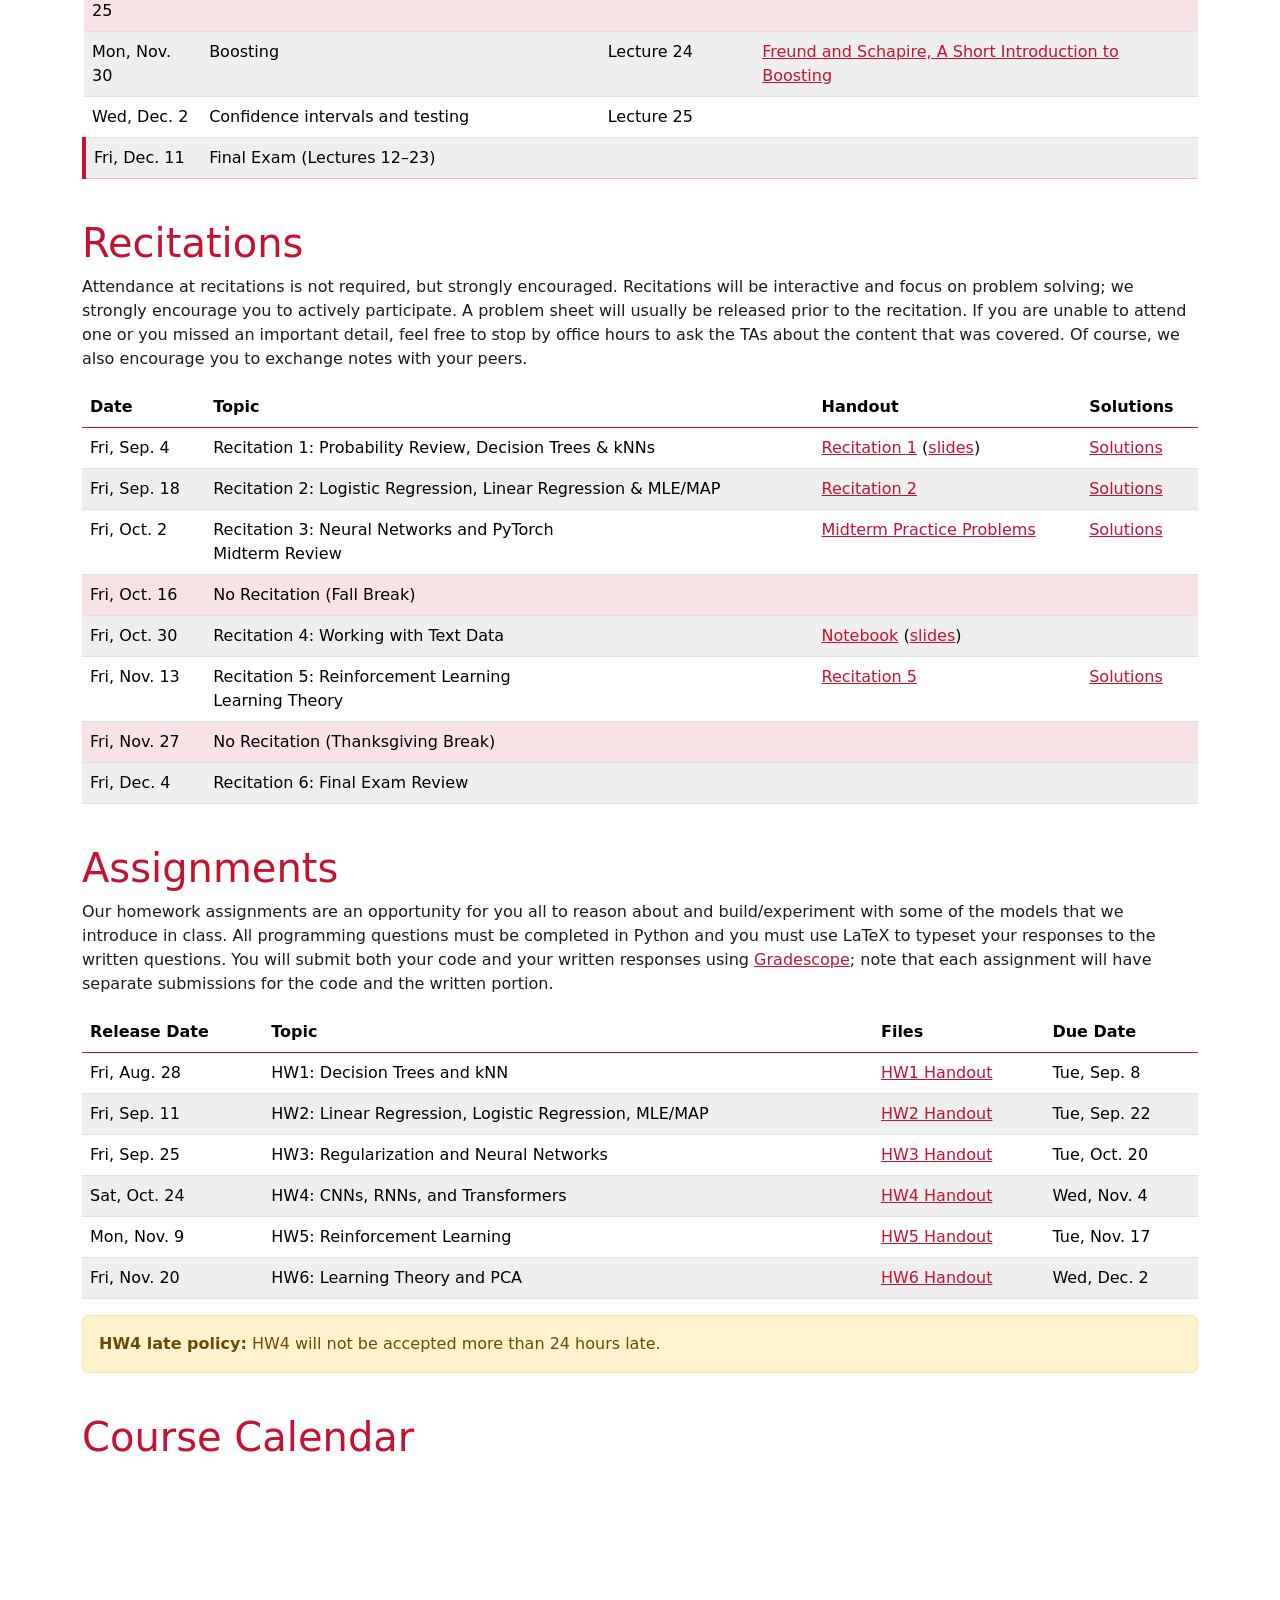
==== commit 416cbdb1: "Release homework 6" ====
--- a/index.html
+++ b/index.html
@@ -1143,8 +1143,8 @@
       </tr>
       <tr class="table-row-alt">
         <td>Fri, Nov. 20</td>
-        <td>HW6: Unsupervised Learning and Ensemble Methods</td>
-        <td></td>
+        <td>HW6: Learning Theory and PCA</td>
+        <td><a href="hws/hw6.zip">HW6 Handout</a></td>
         <td>Wed, Dec. 2</td>
       </tr>
     </tbody>
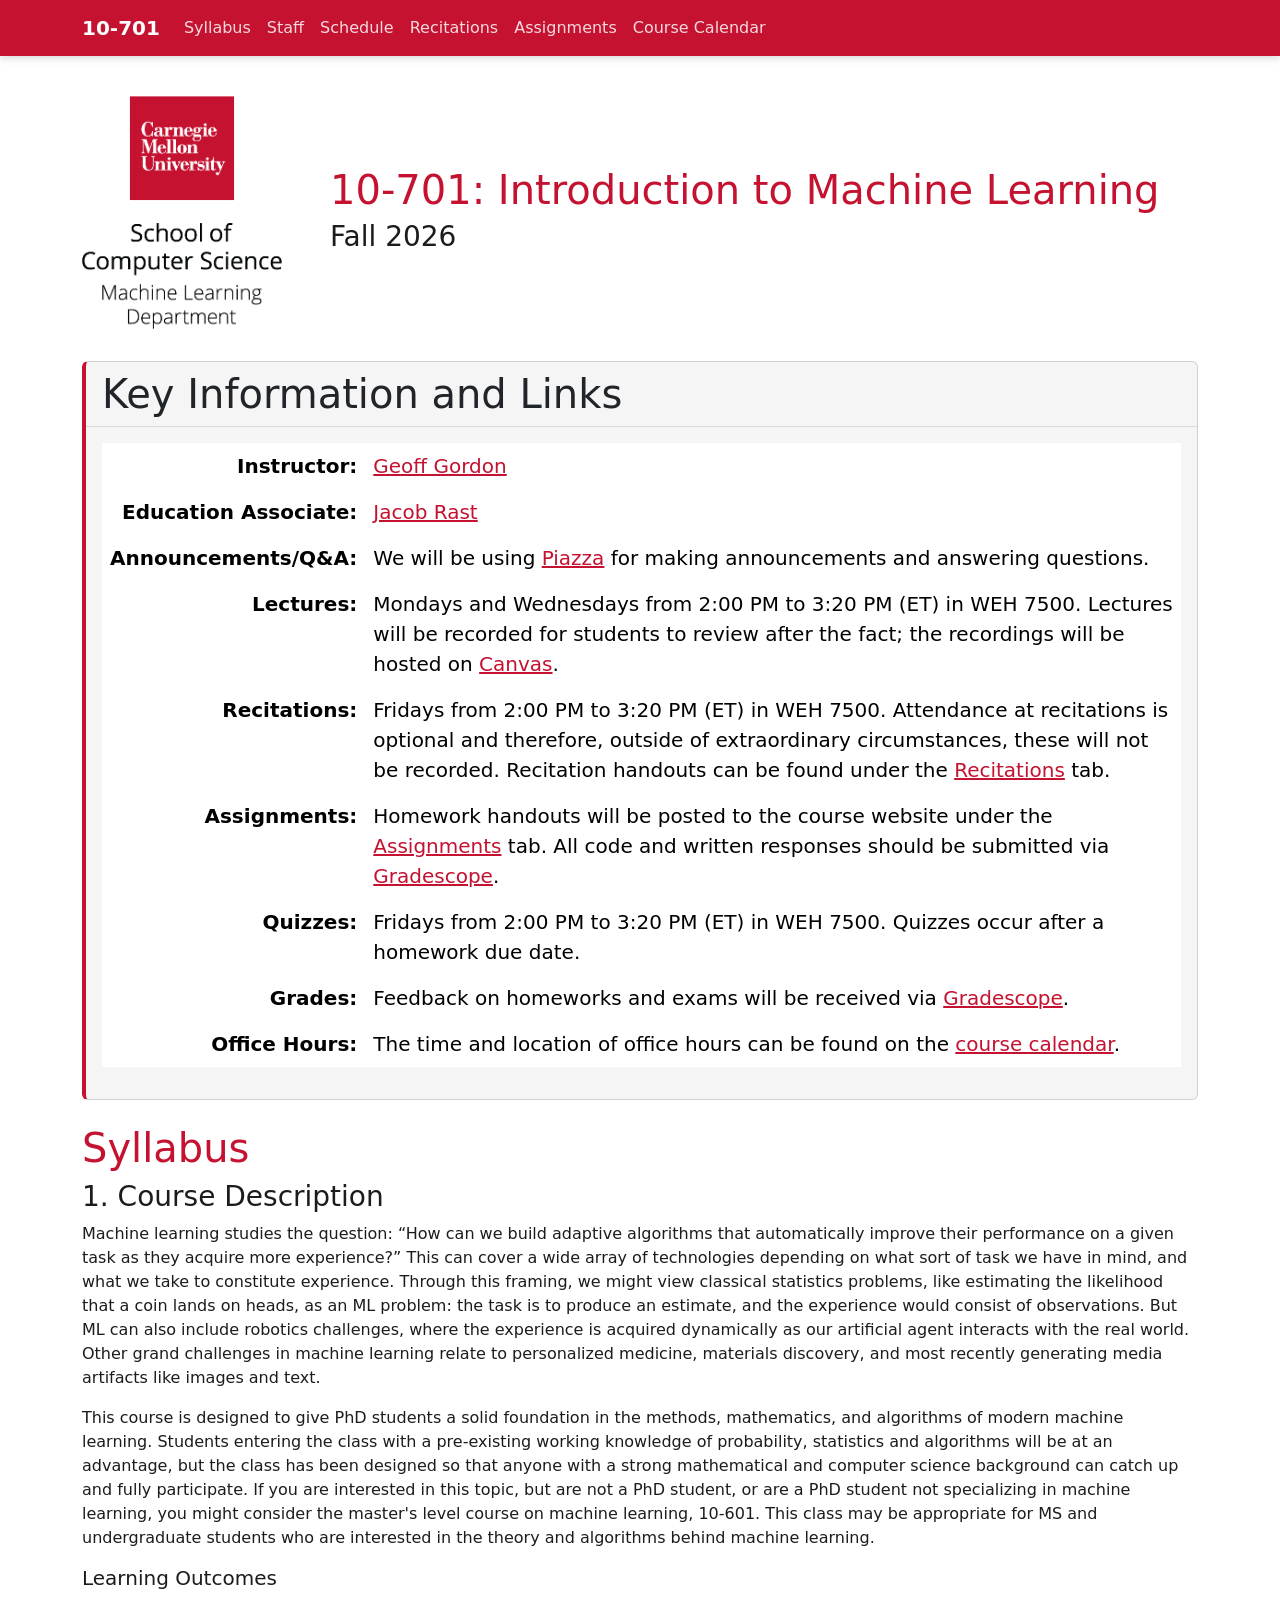
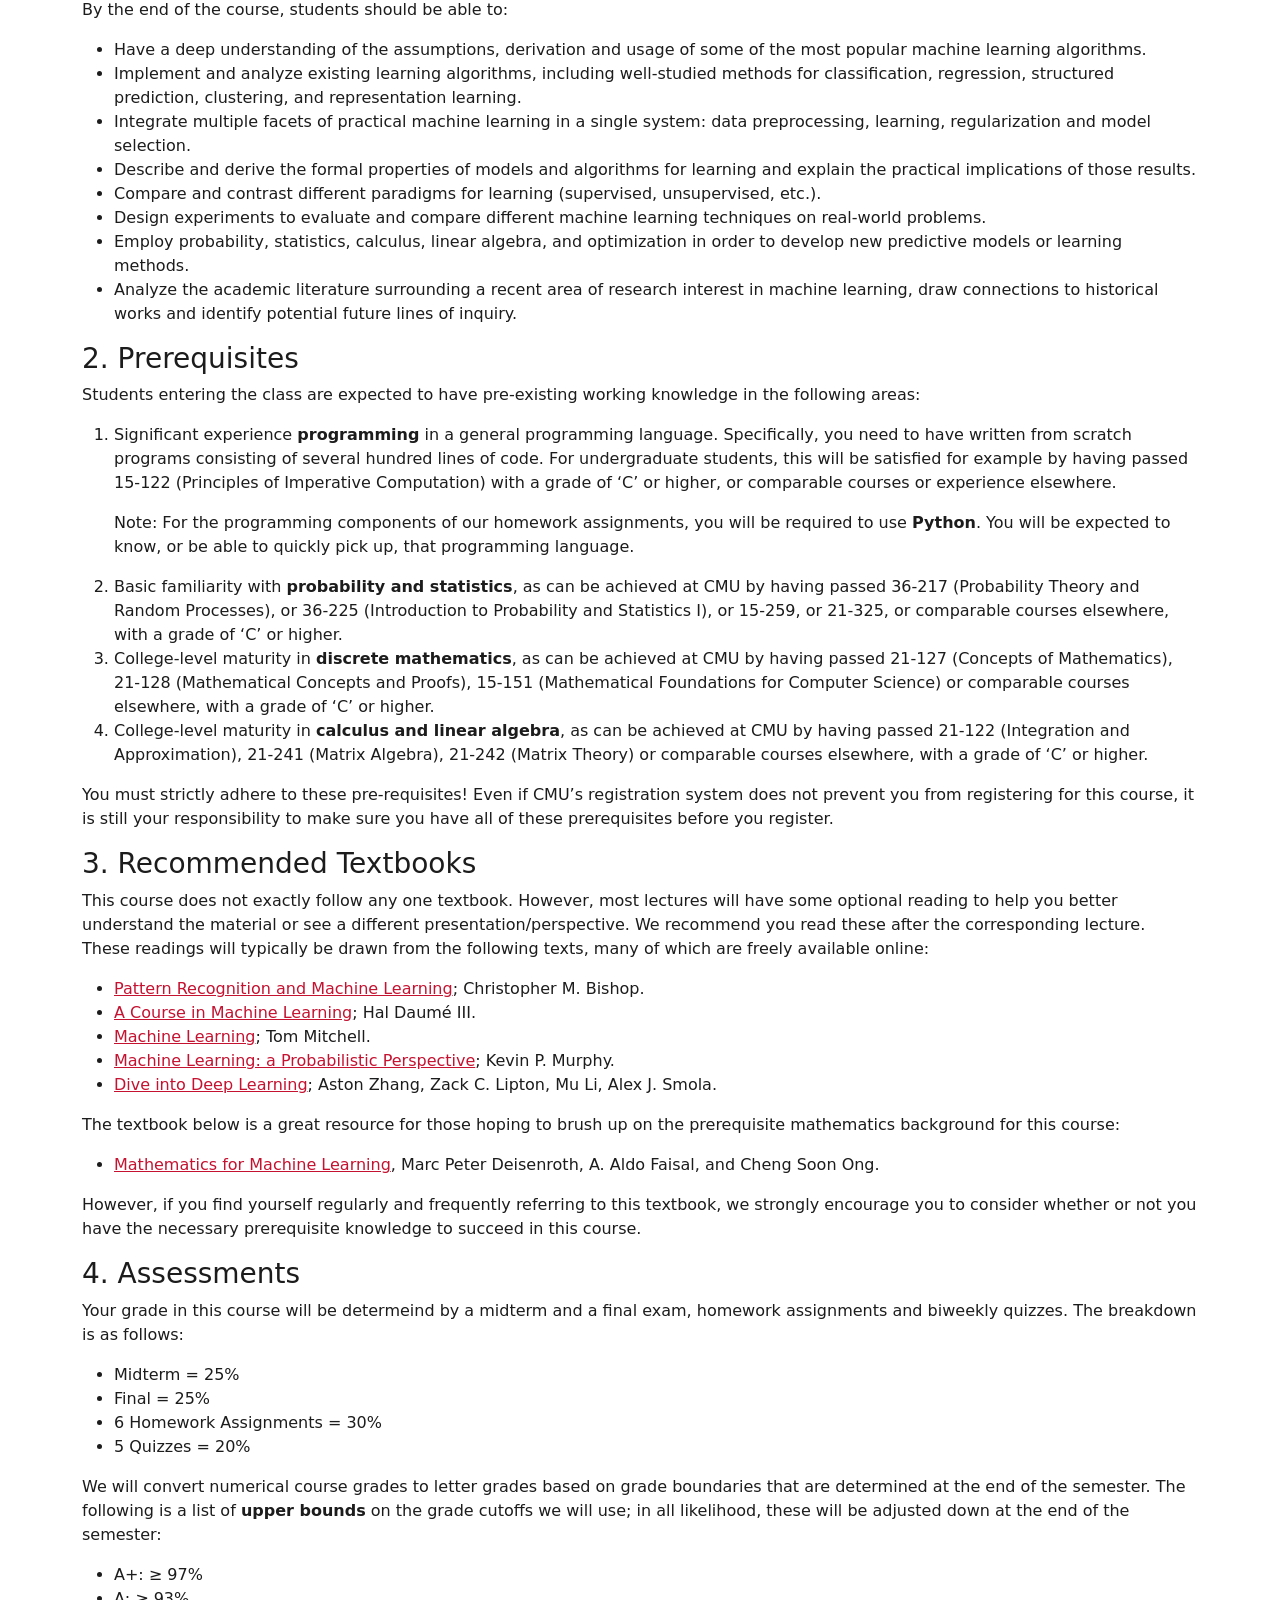
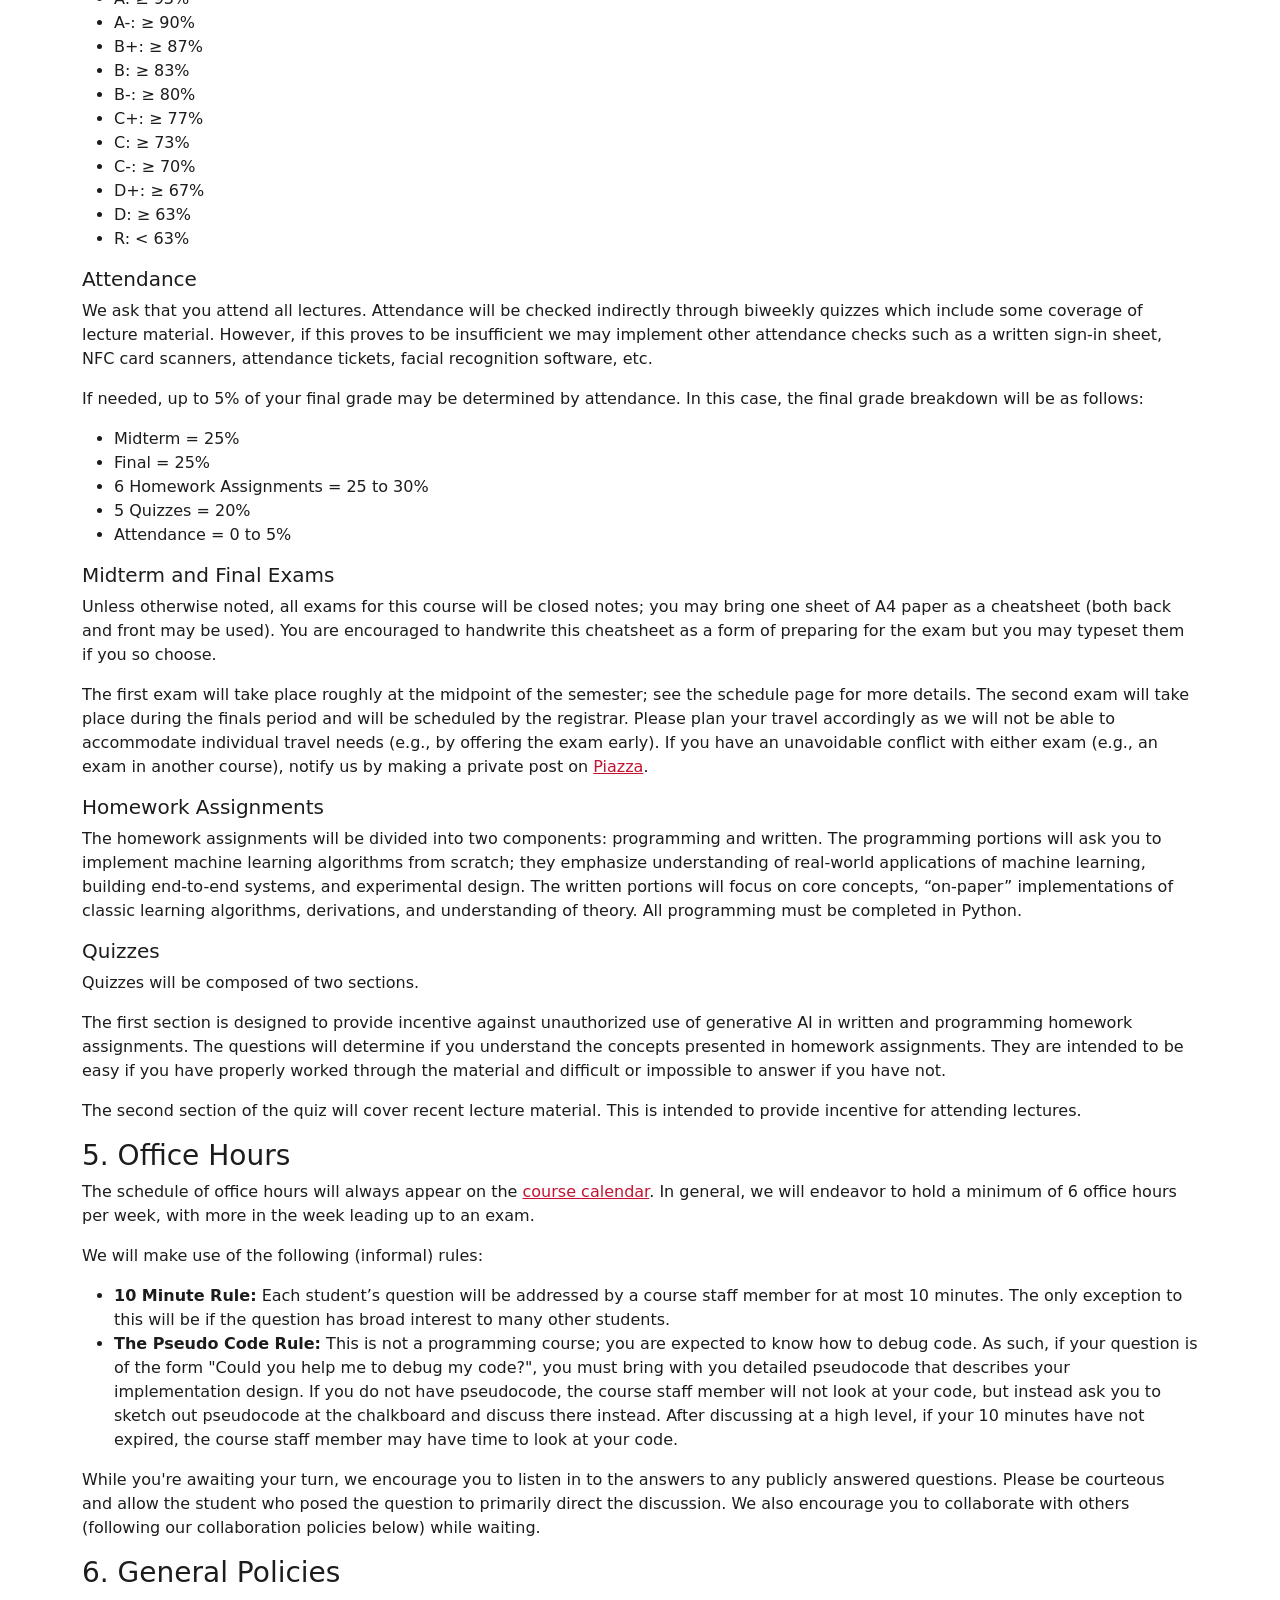
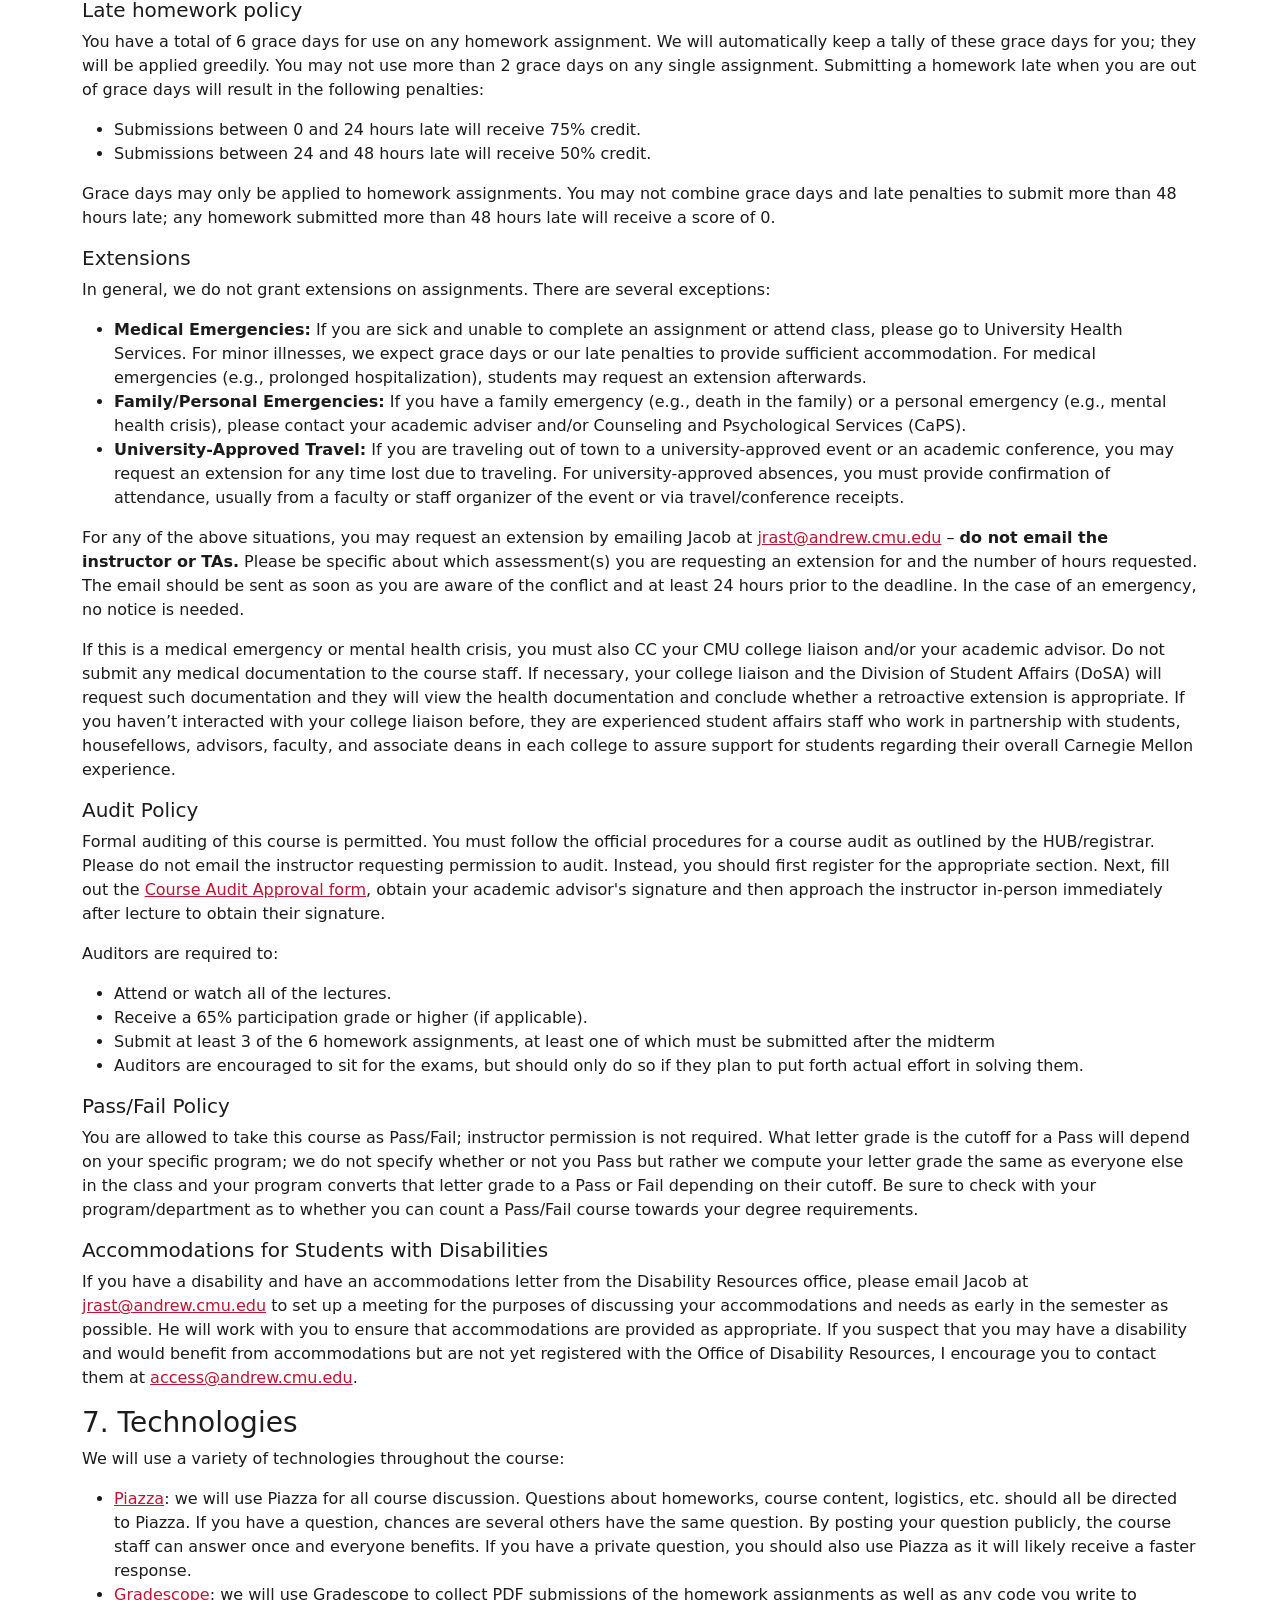
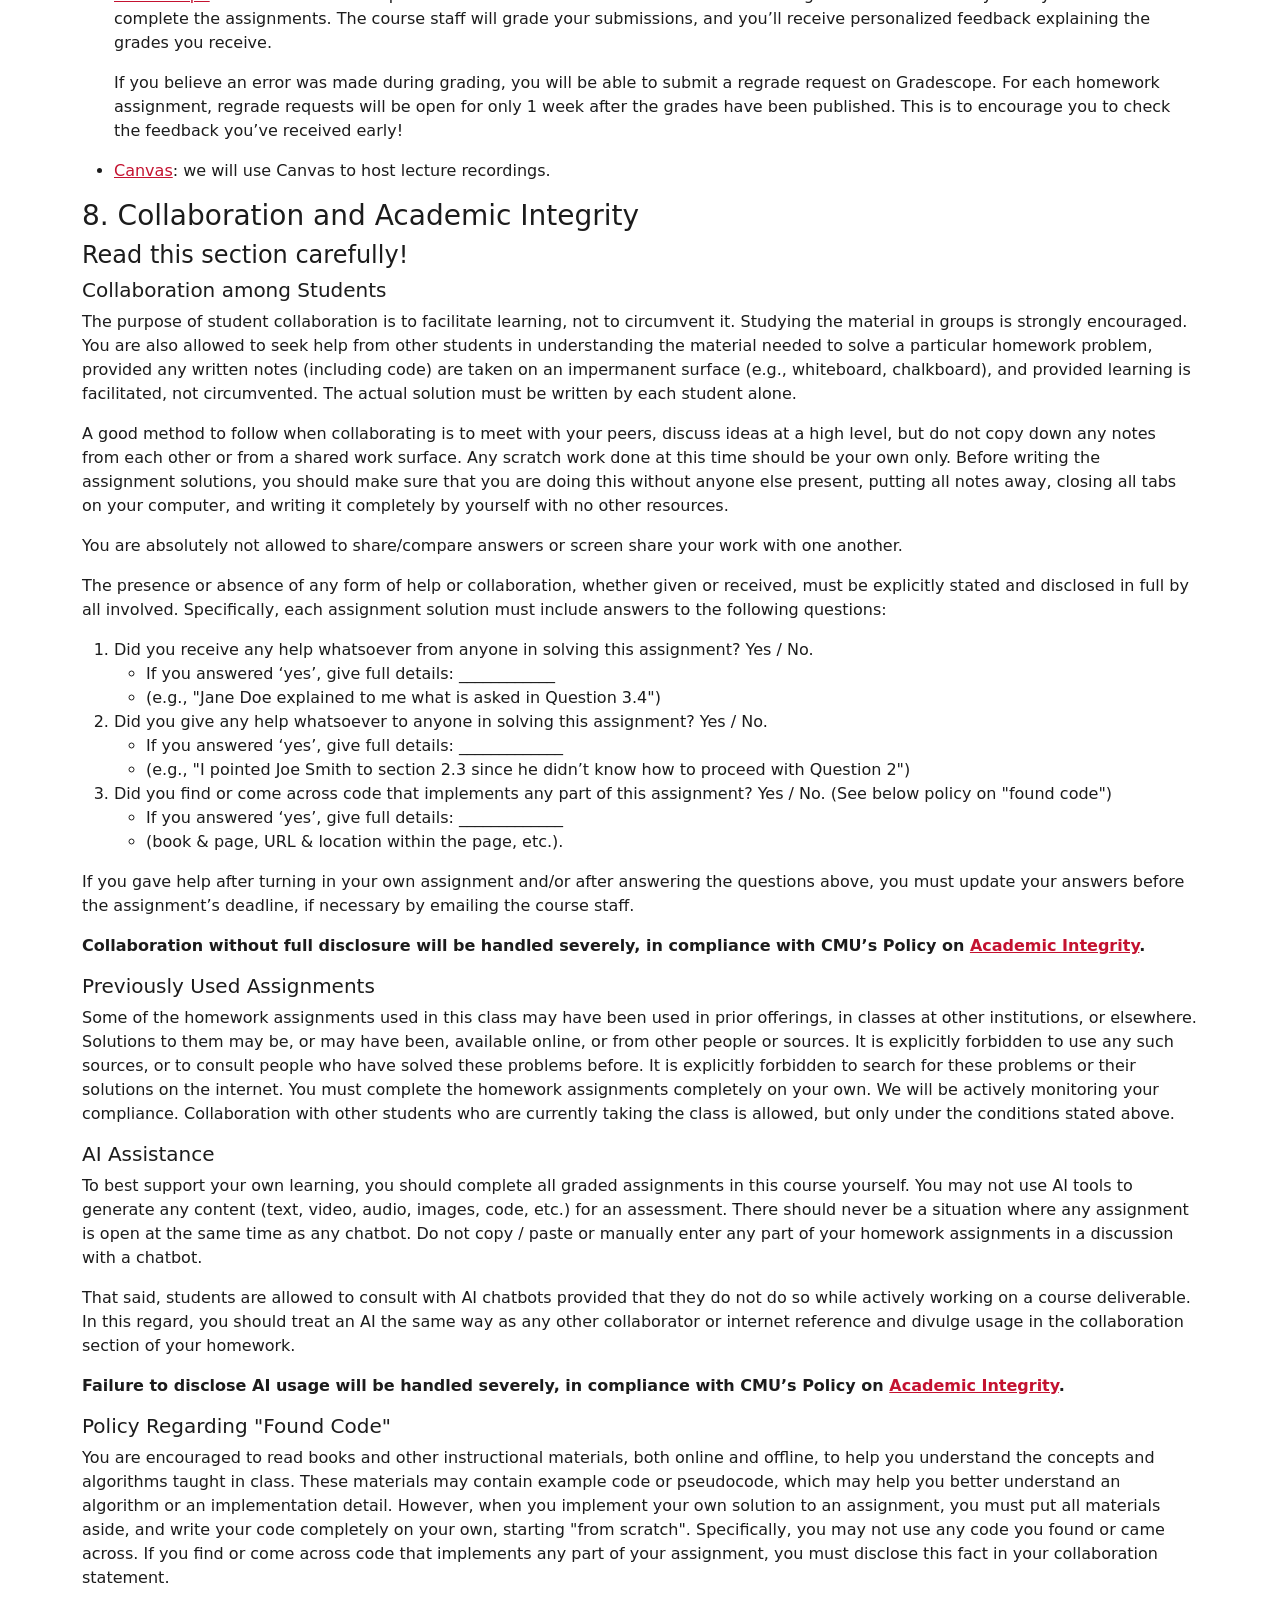
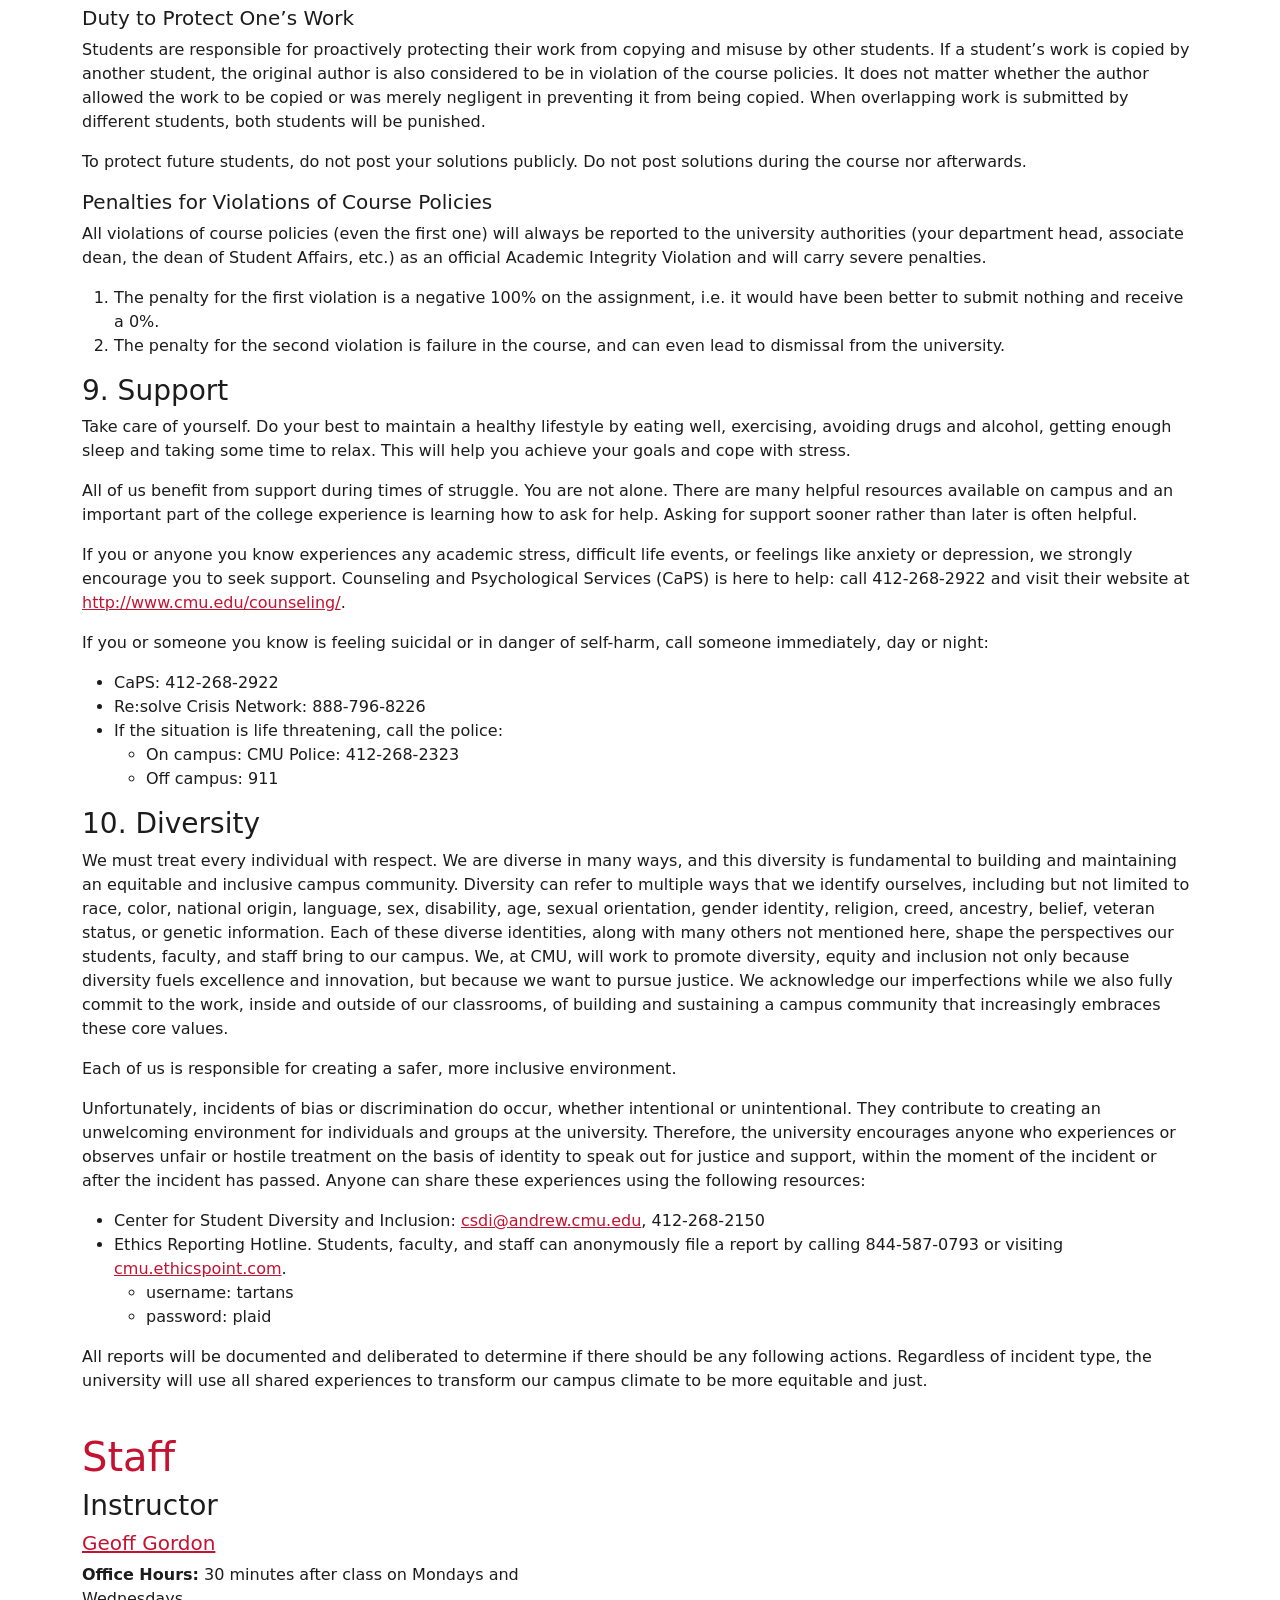
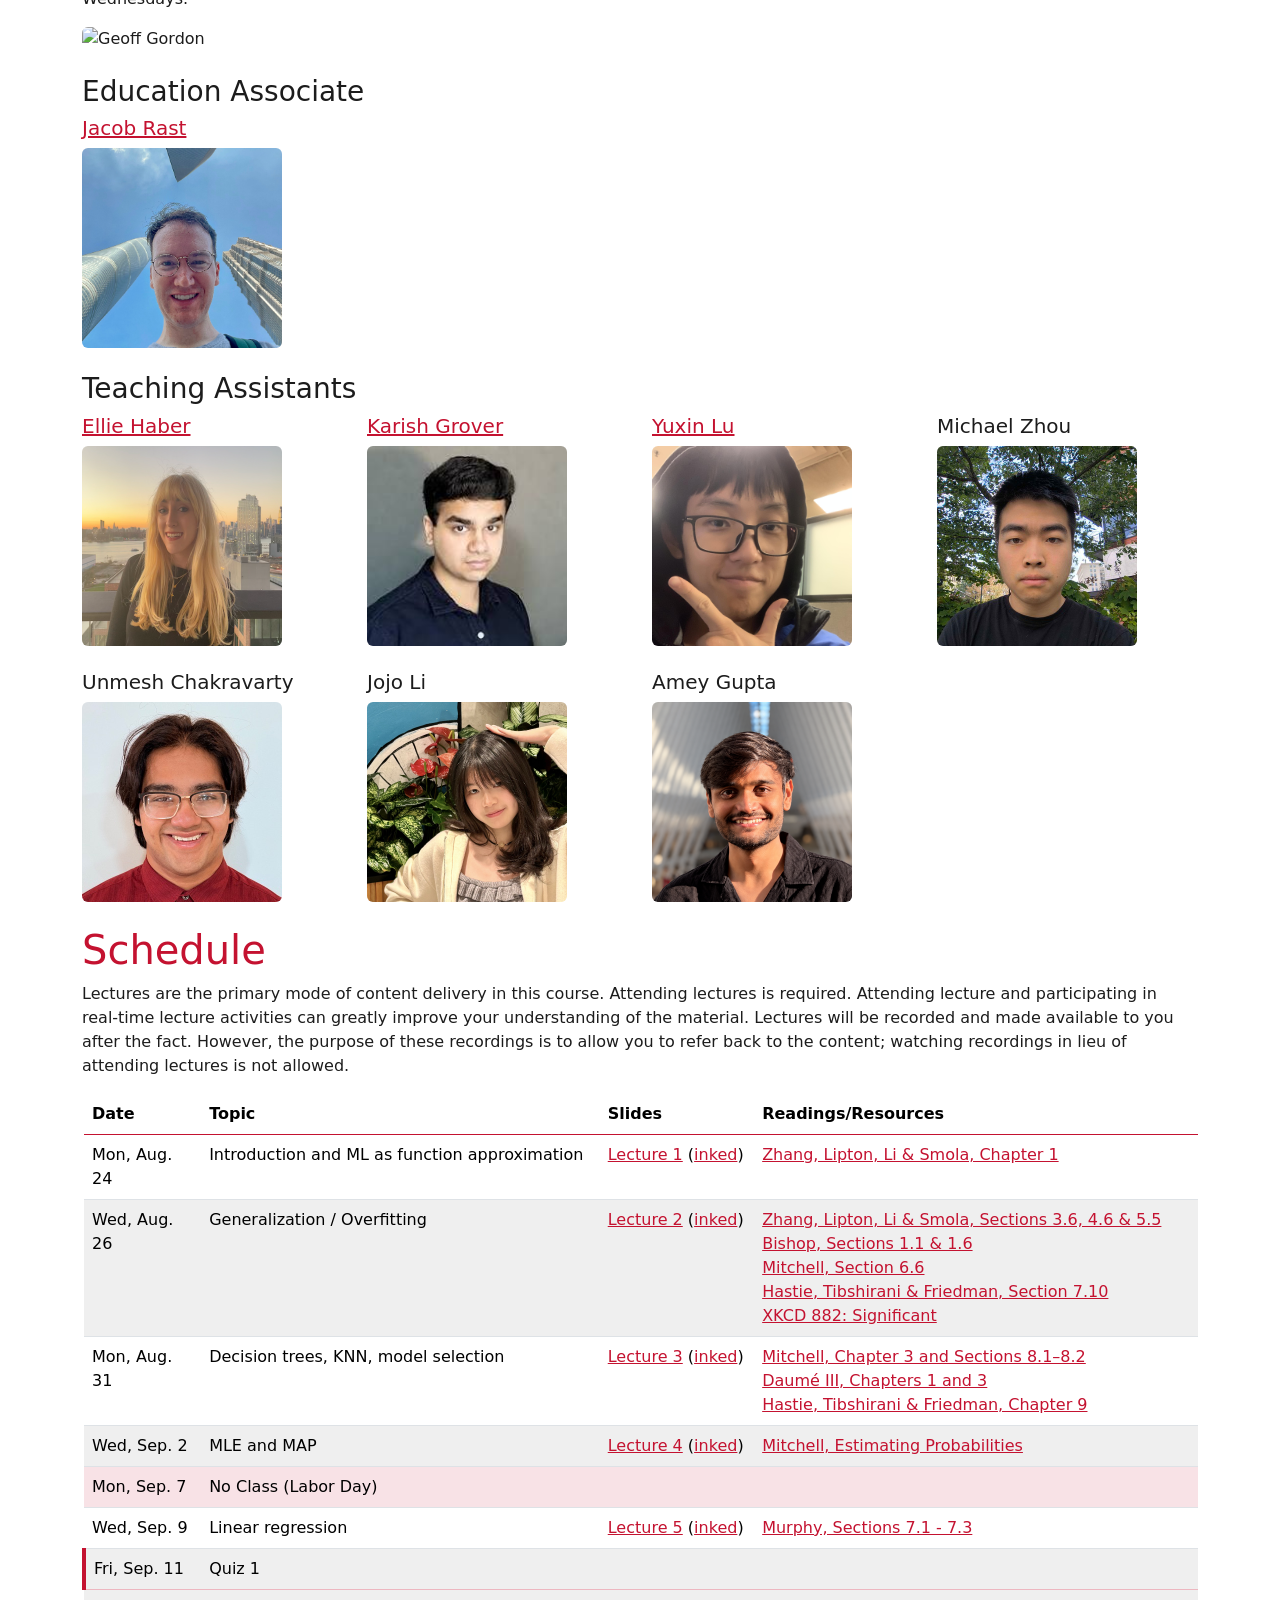
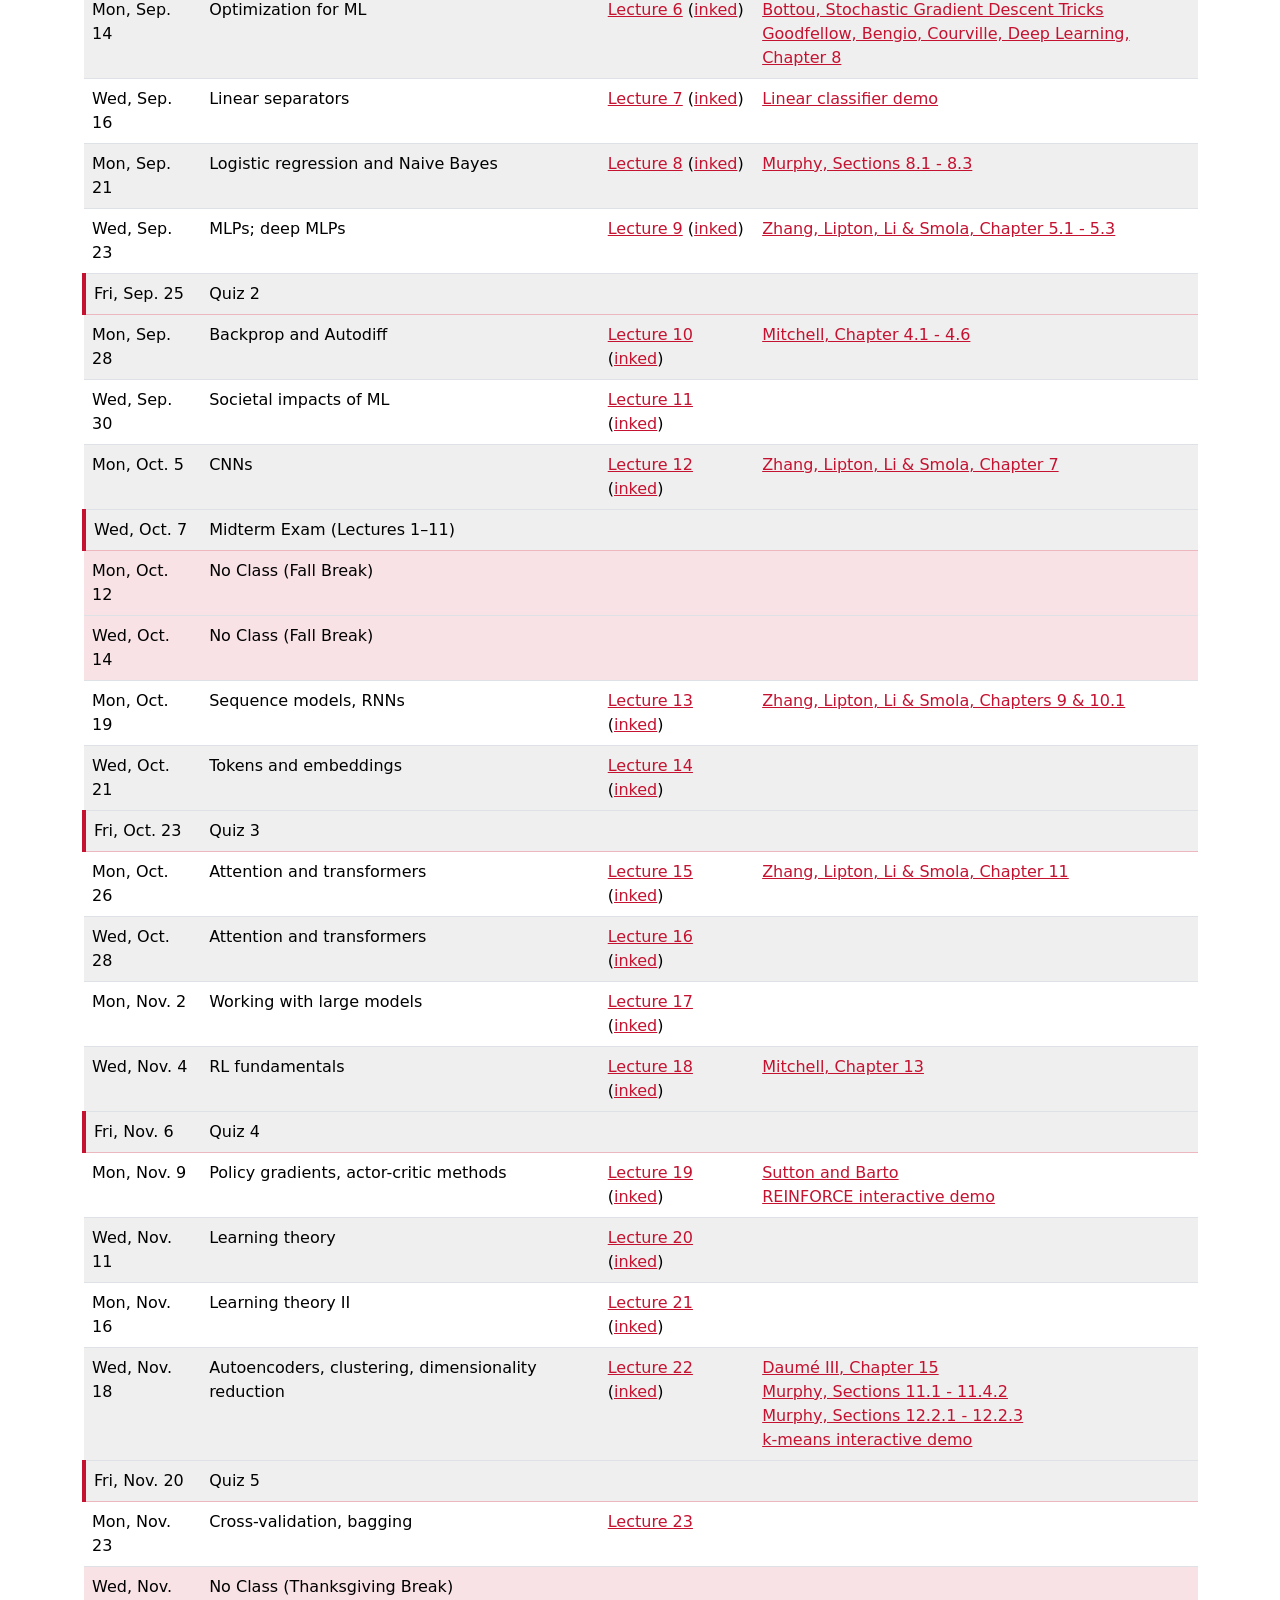
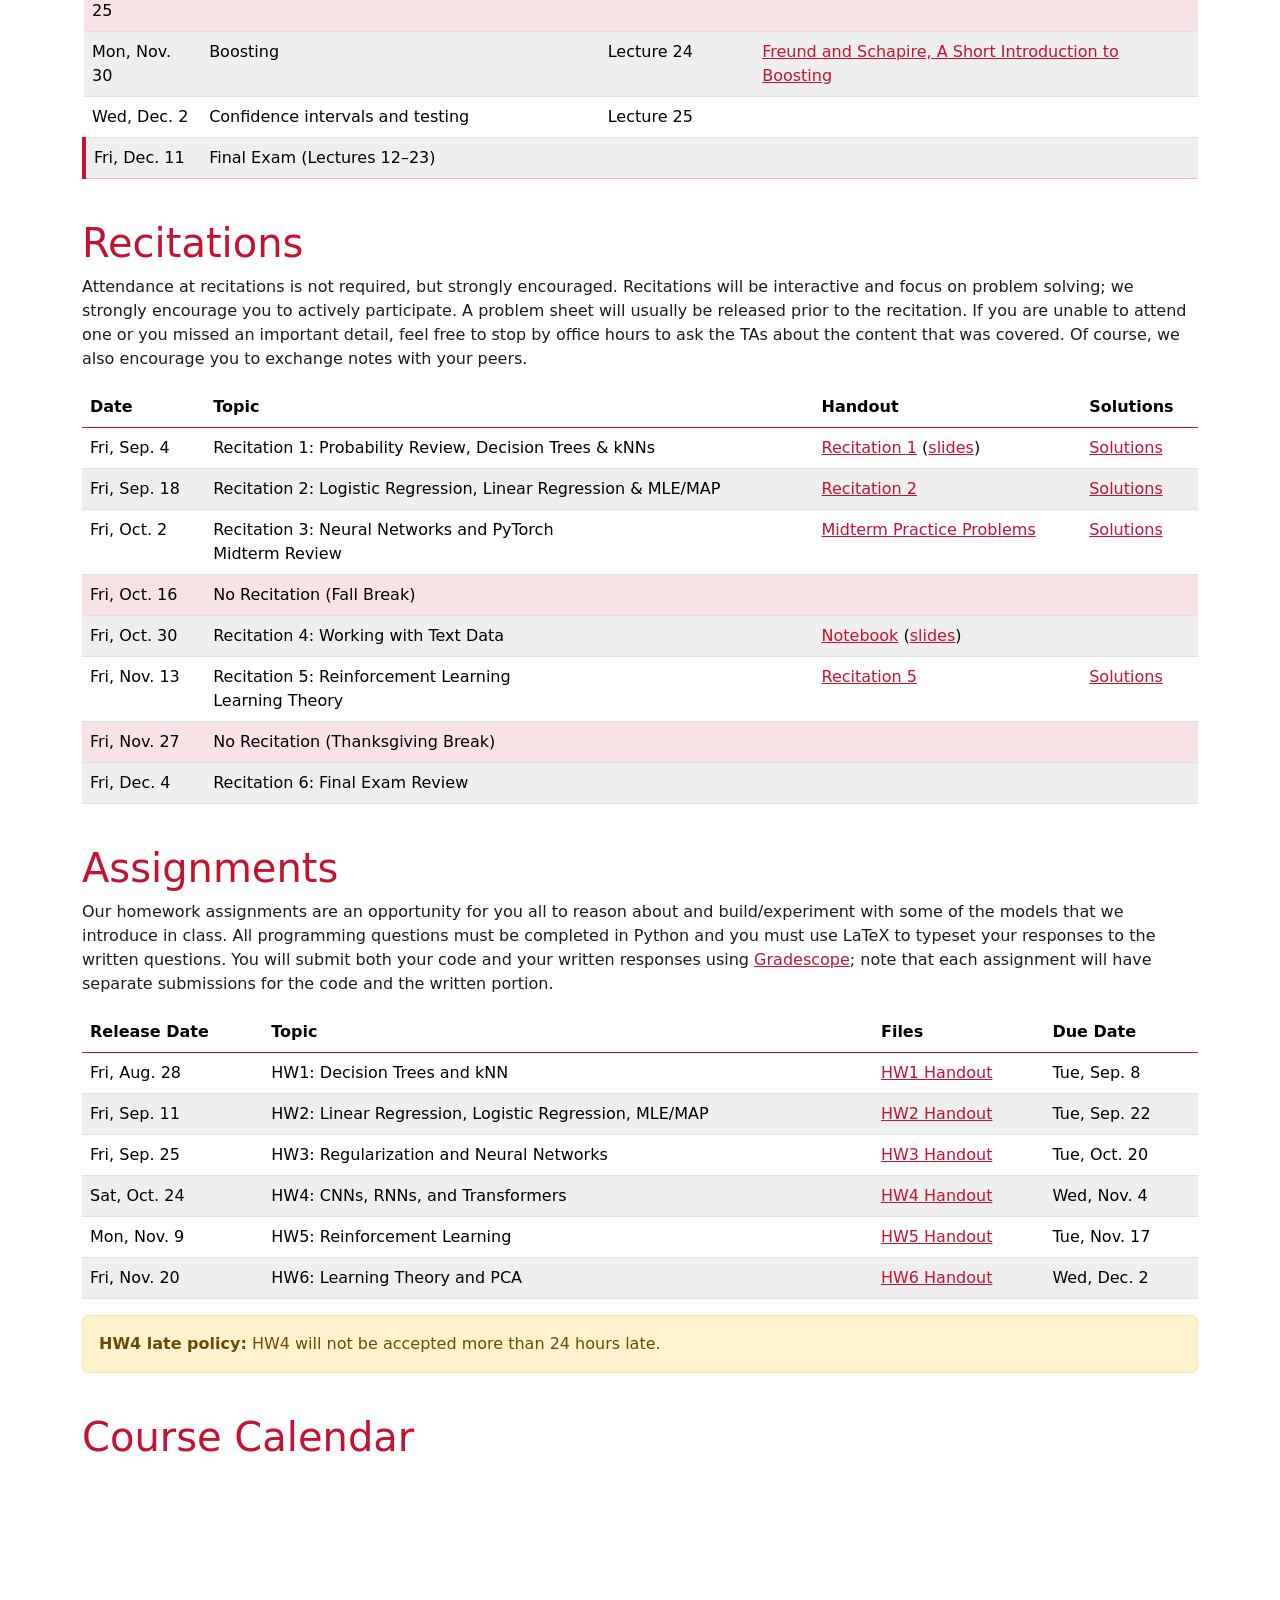
==== commit cc90f0fb: "Add Lecture 23 slides and update k-means demo" ====
--- a/index.html
+++ b/index.html
@@ -978,7 +978,7 @@
       <tr>
         <td>Mon, Nov. 23</td>
         <td>Cross-validation, bagging</td>
-        <td>Lecture 23</td>
+        <td><a href="slides/23-ensemble-bootstrap.pdf">Lecture 23</a></td>
         <td></td>
       </tr>
       <tr class="table-row-closure">
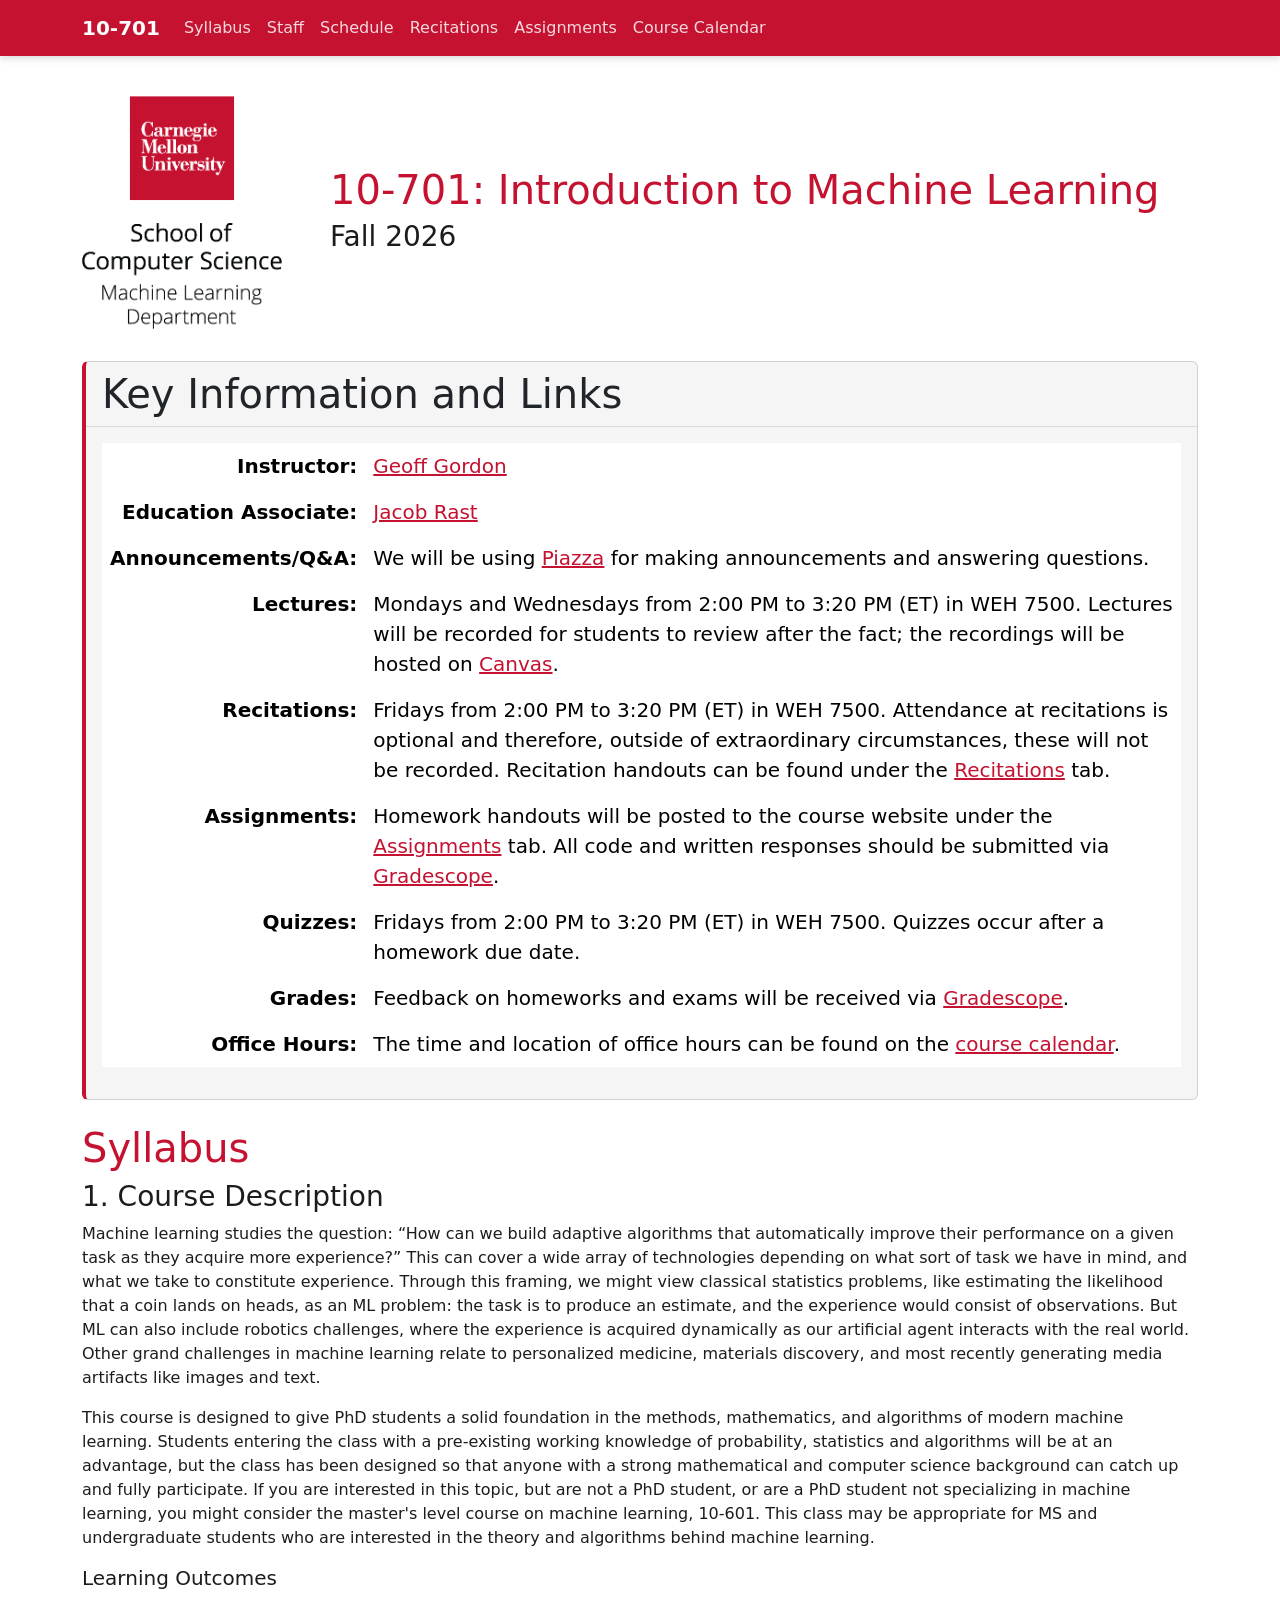
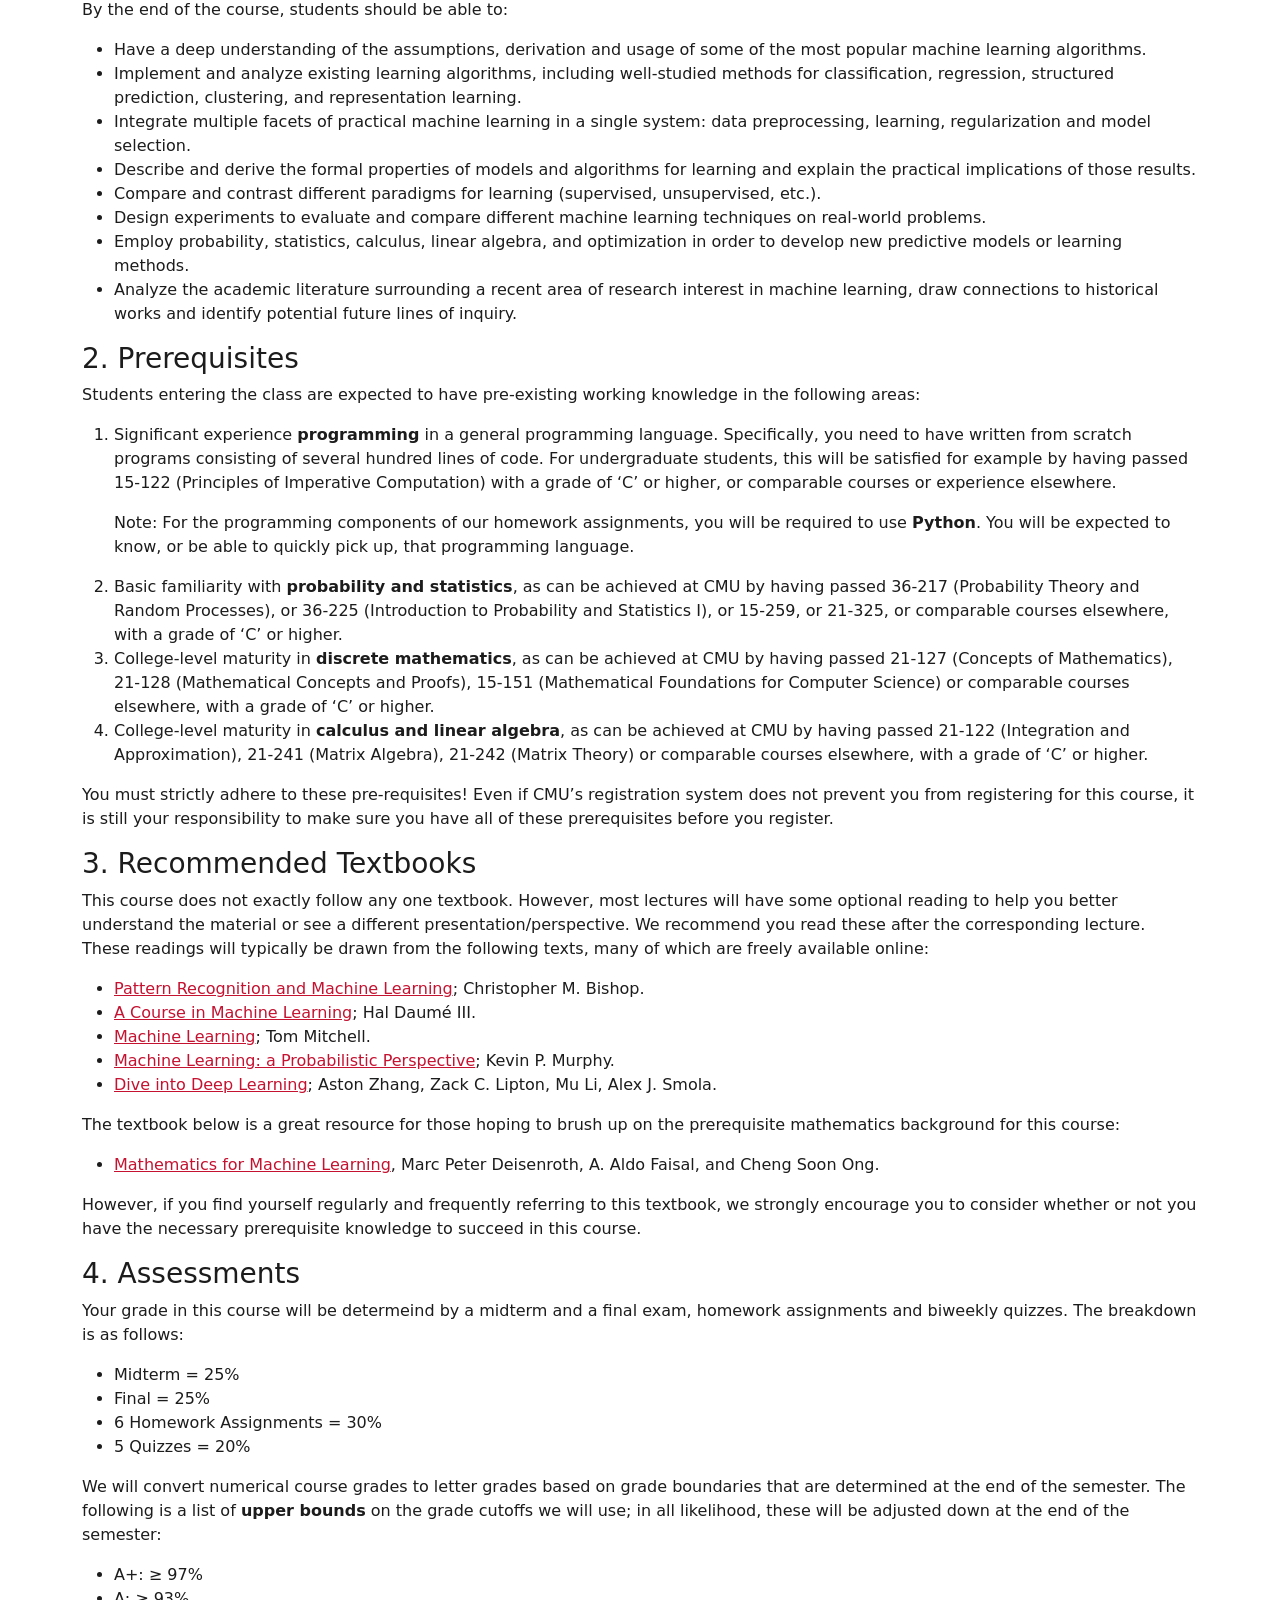
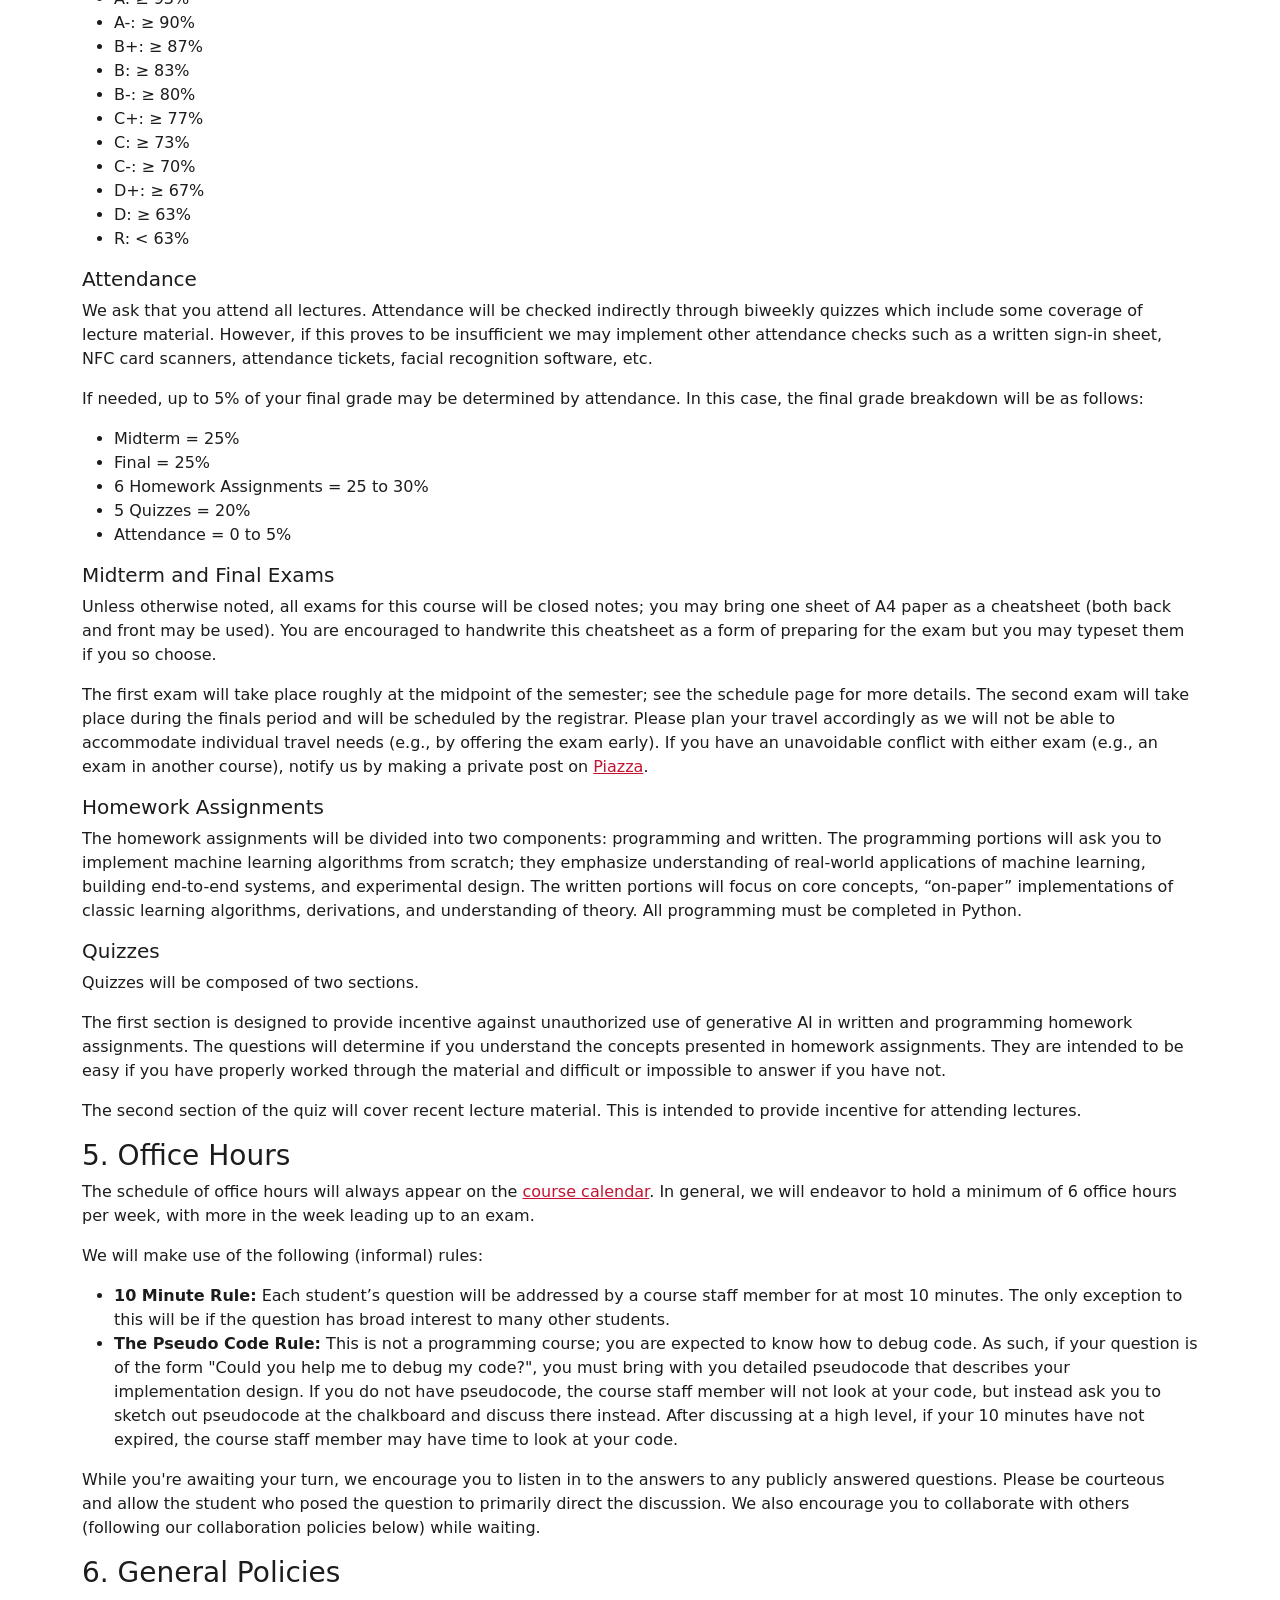
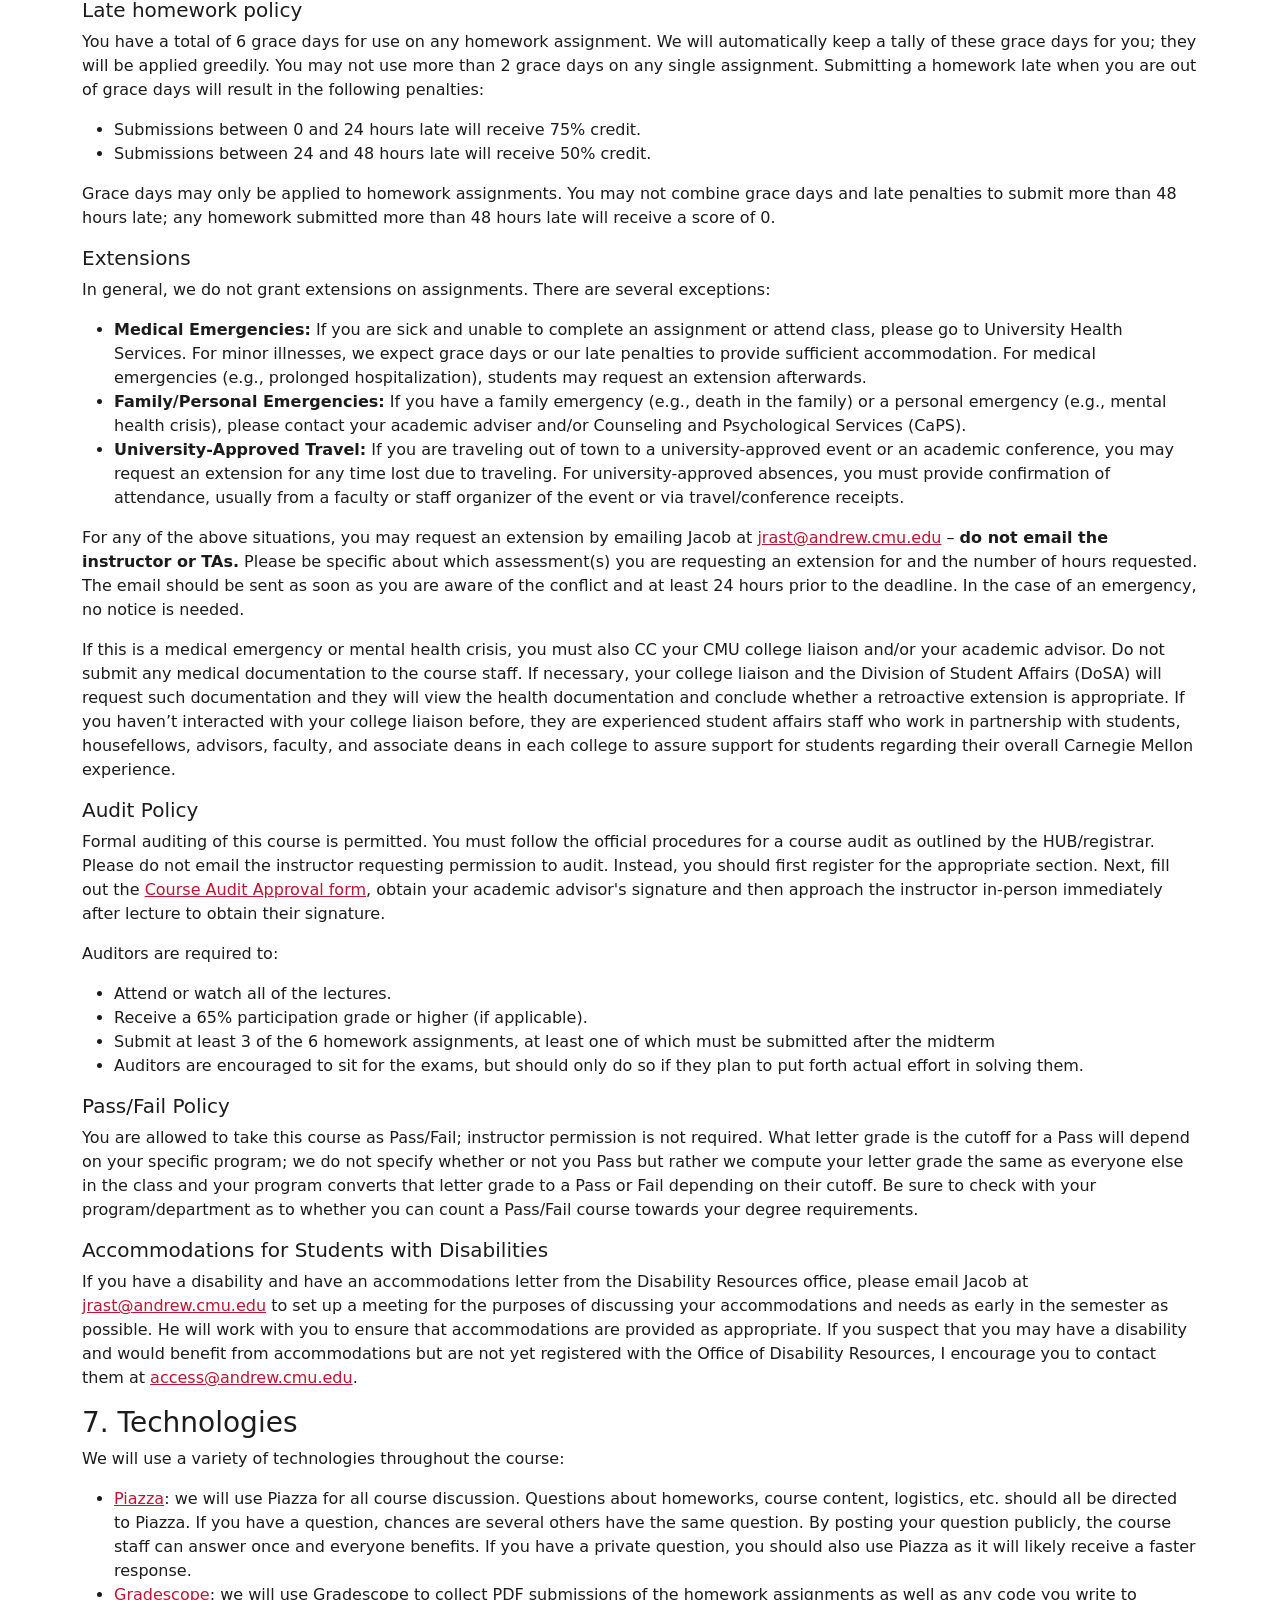
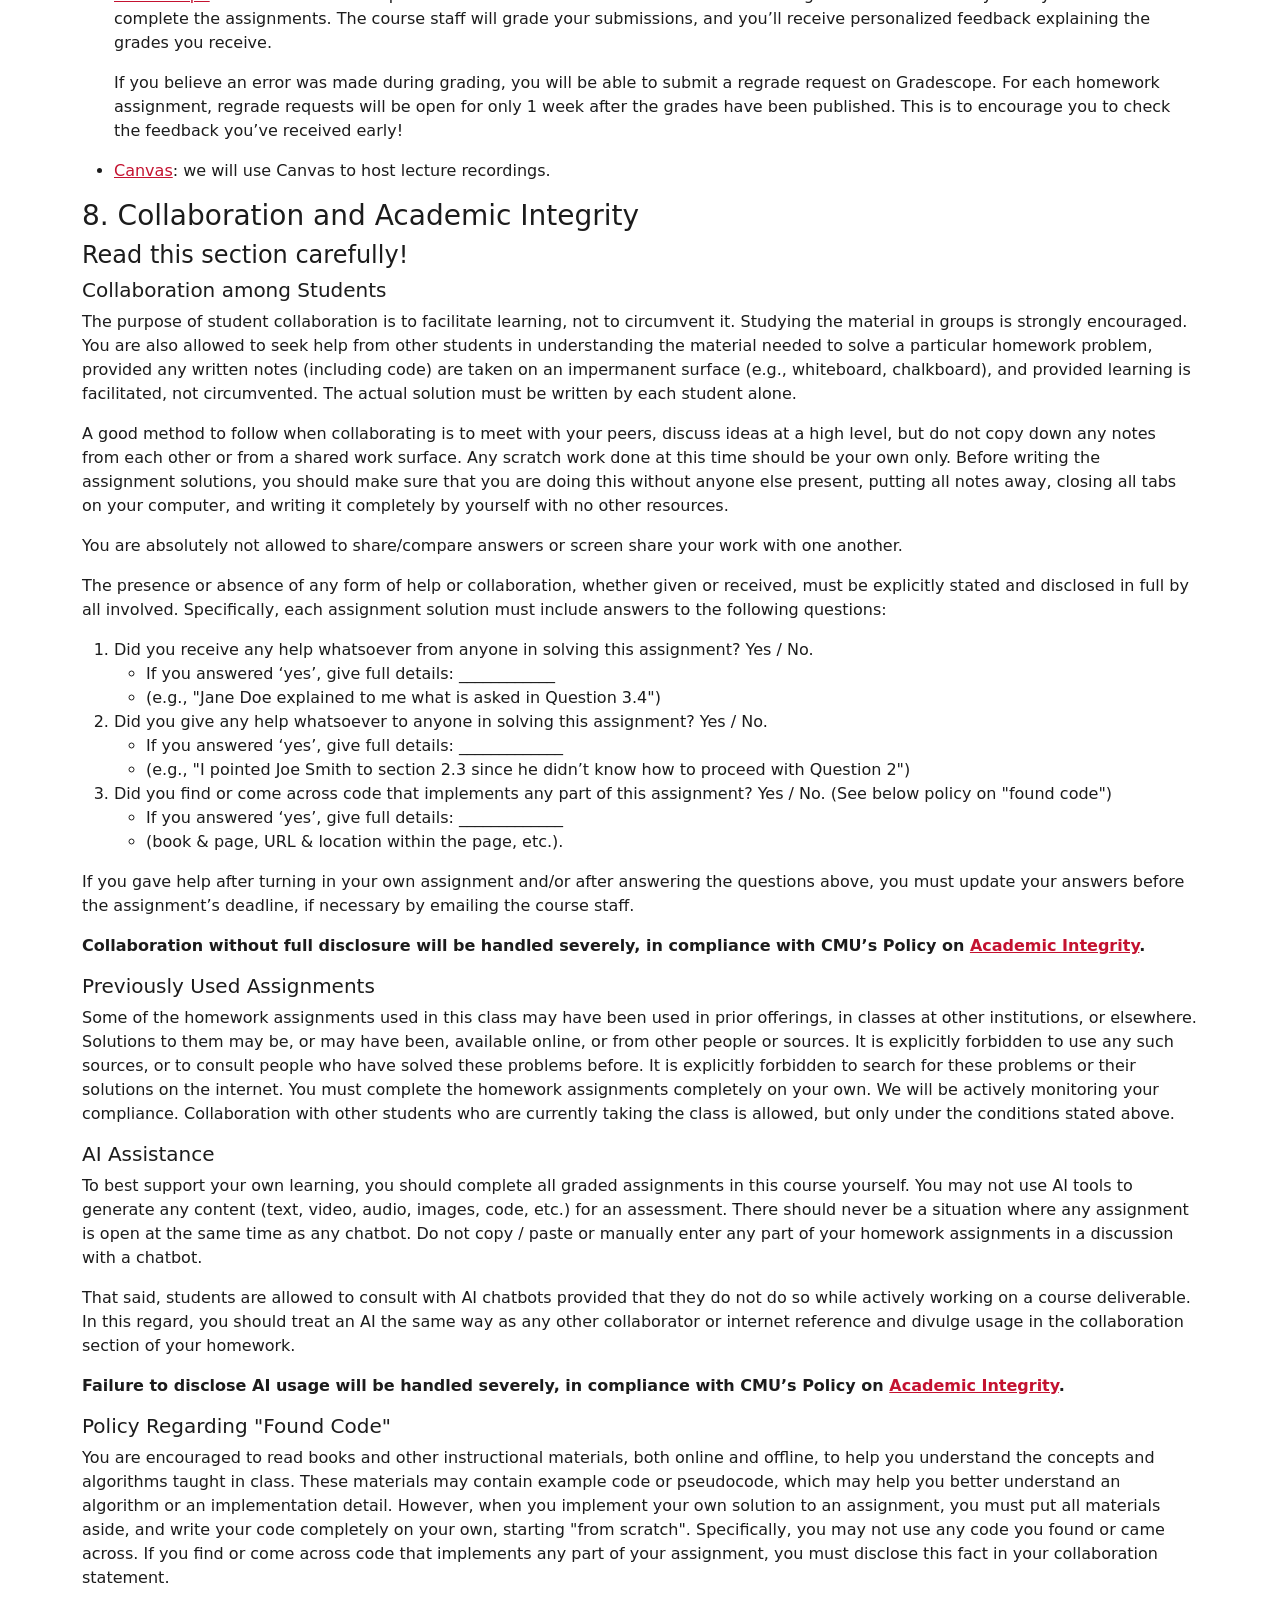
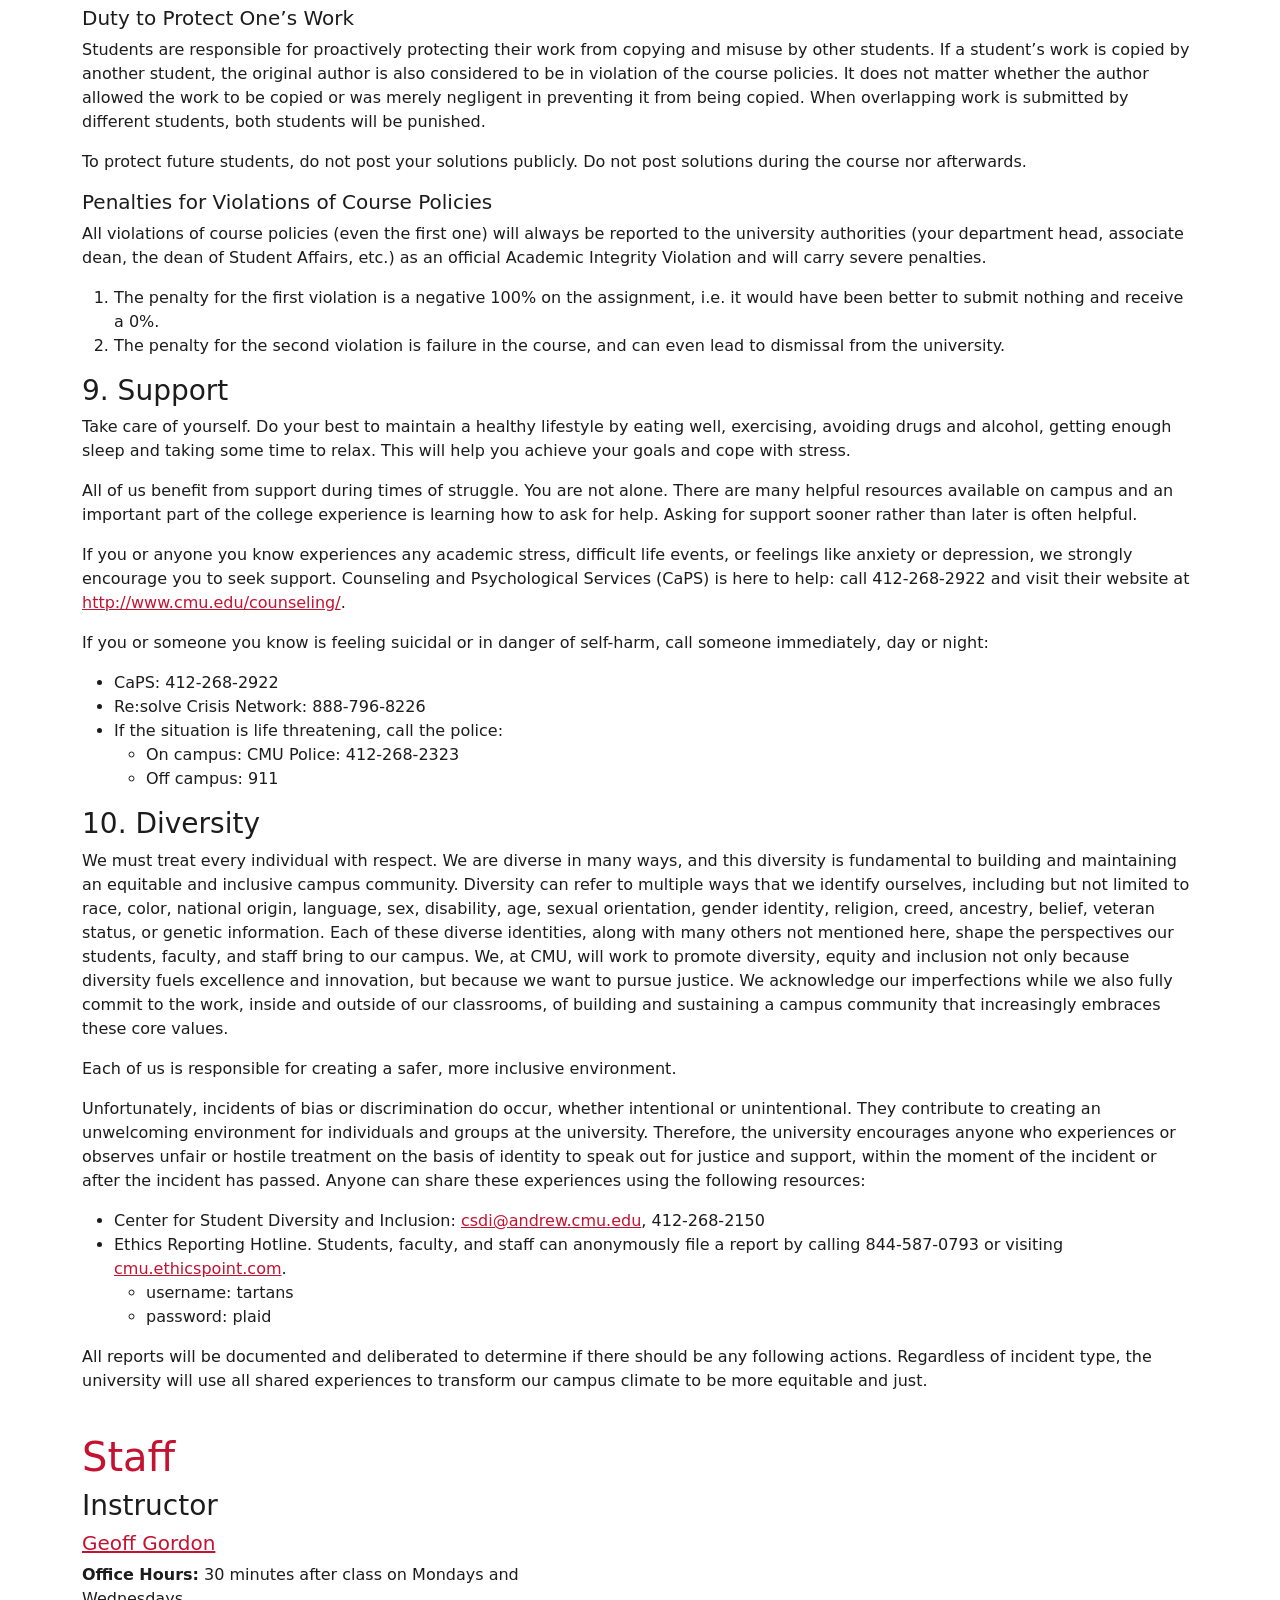
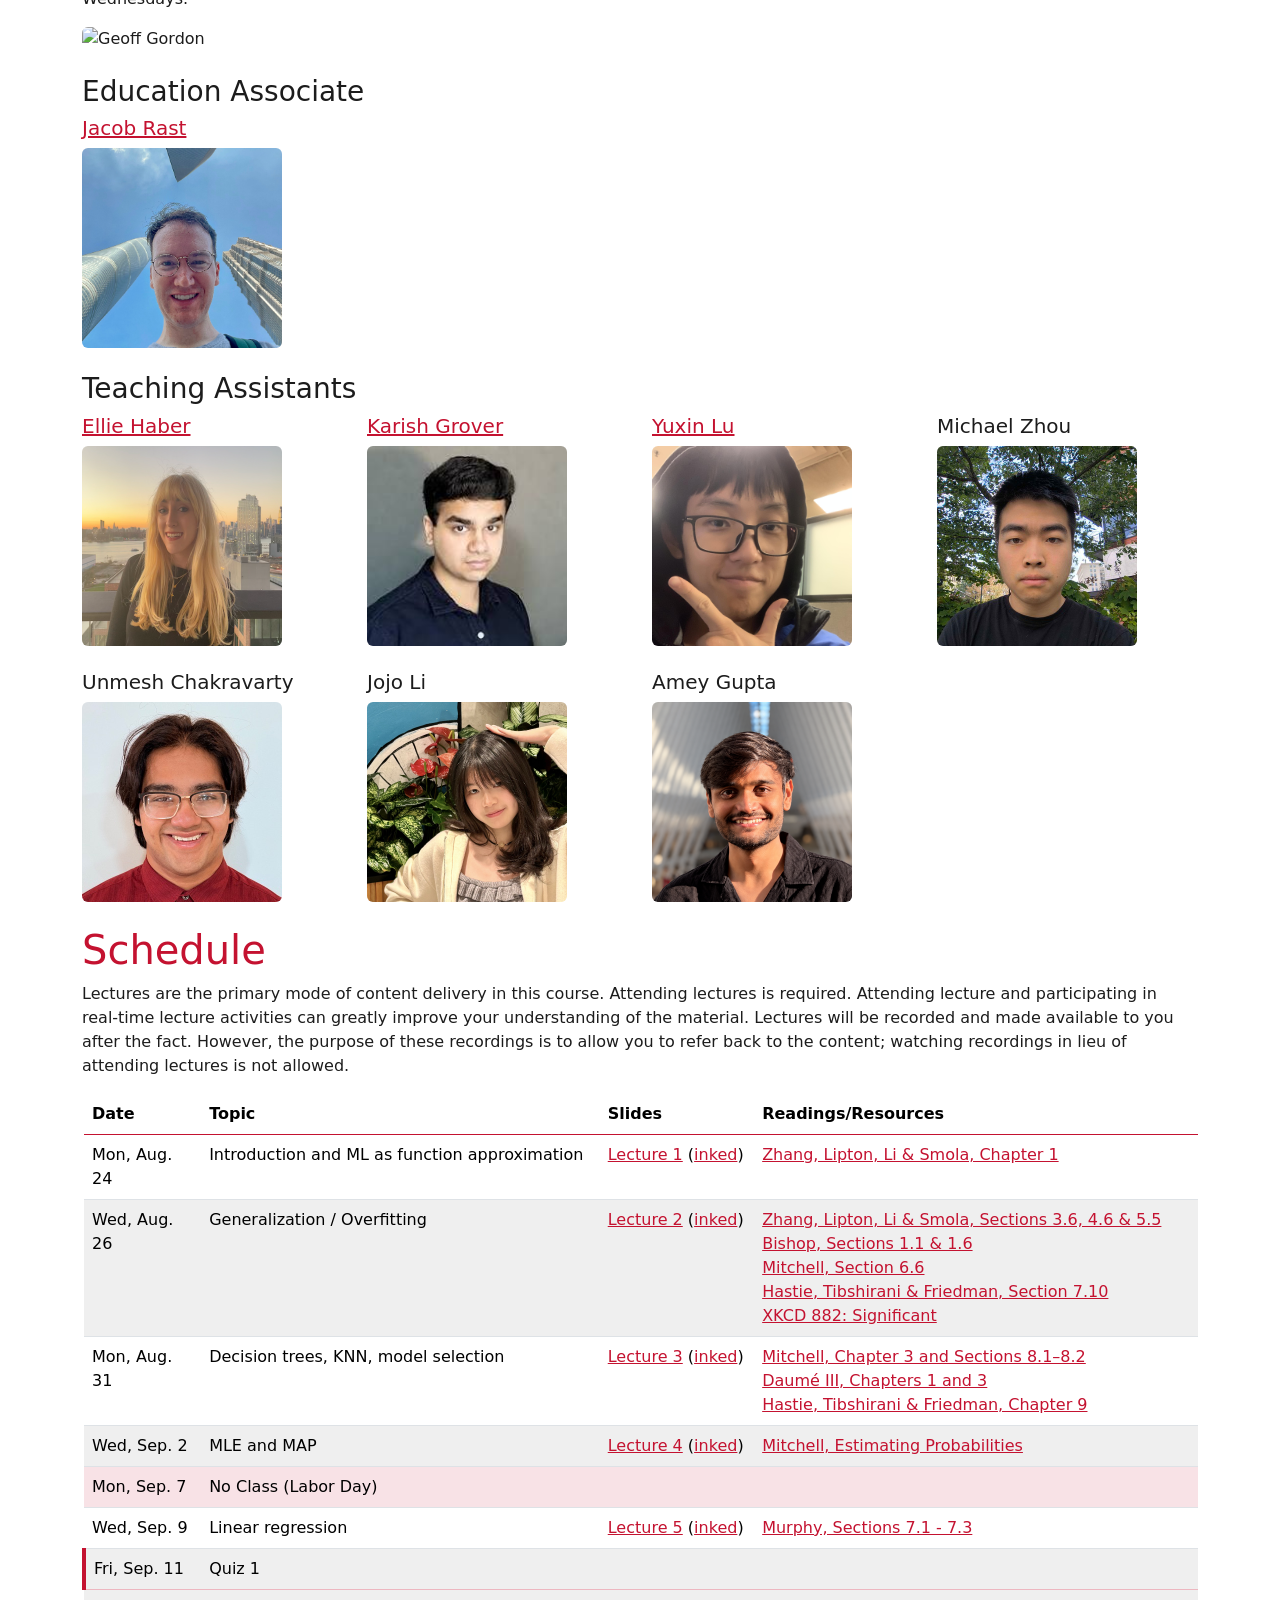
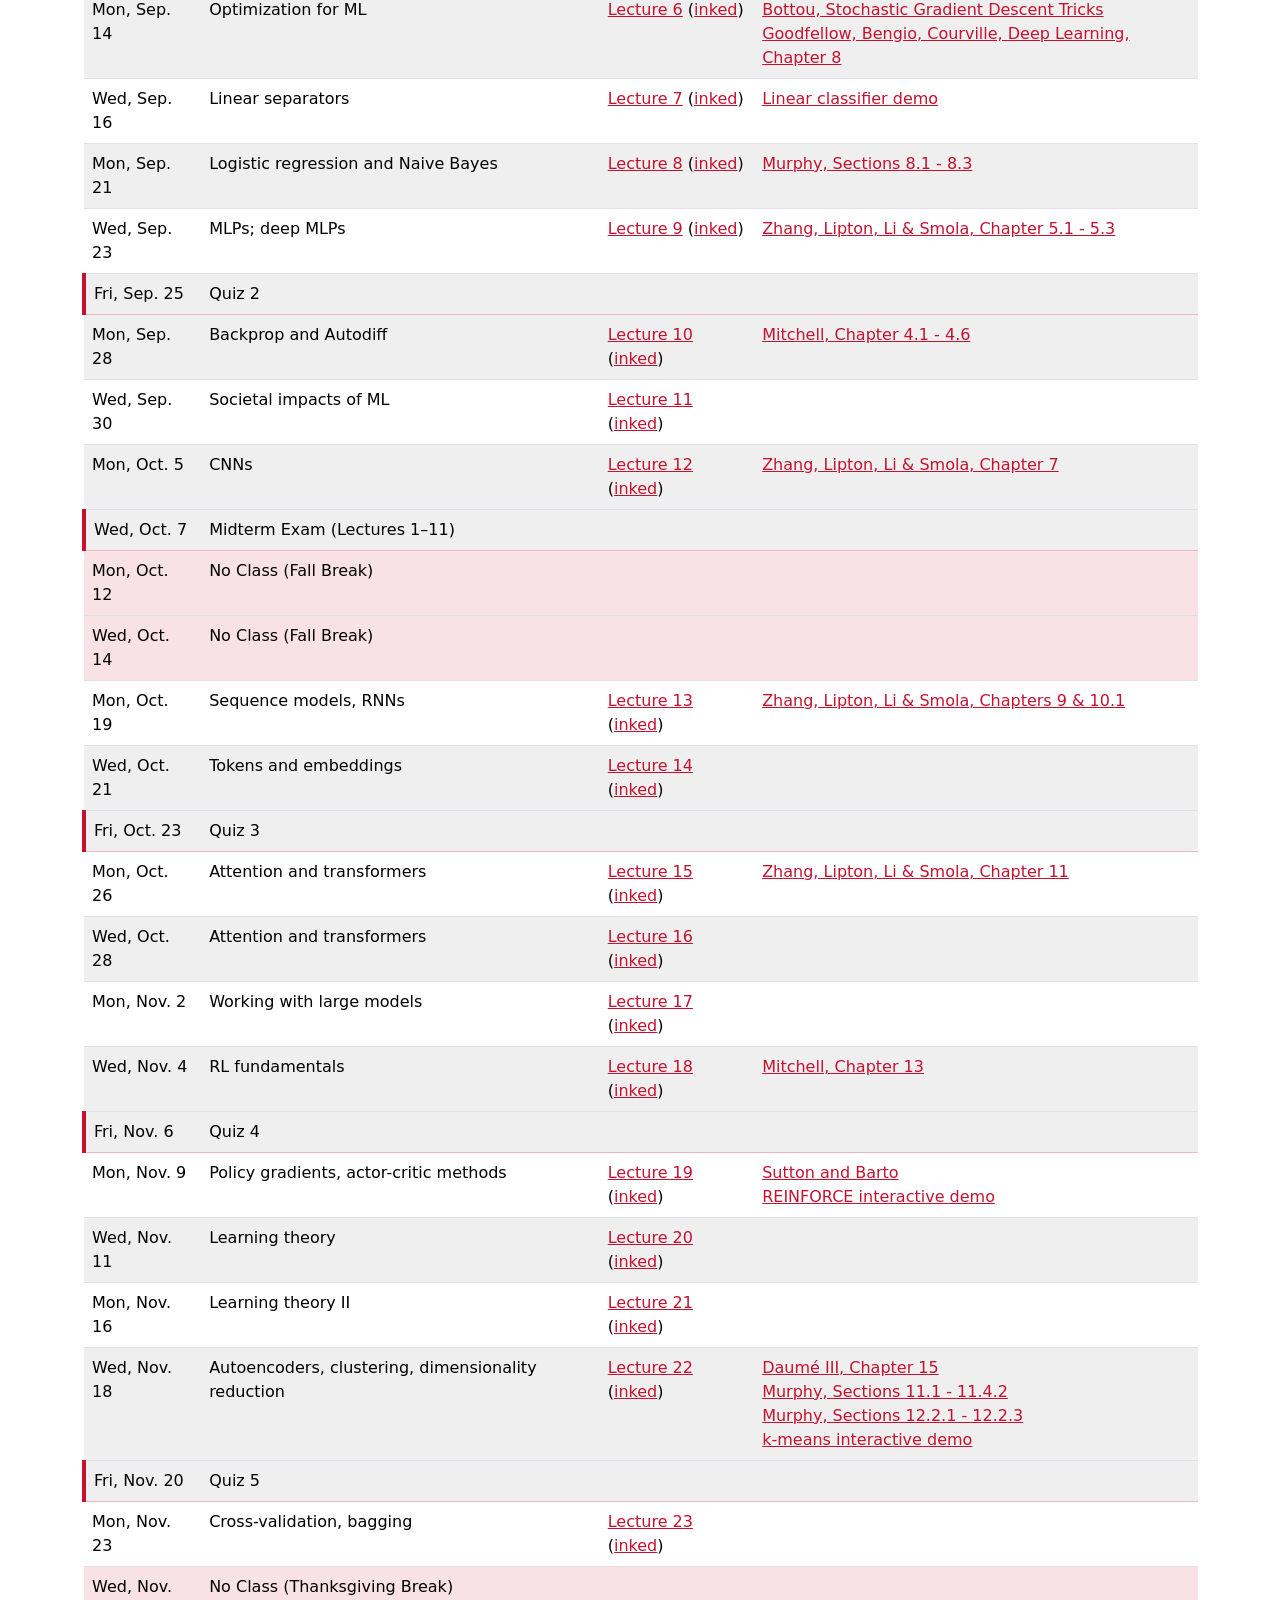
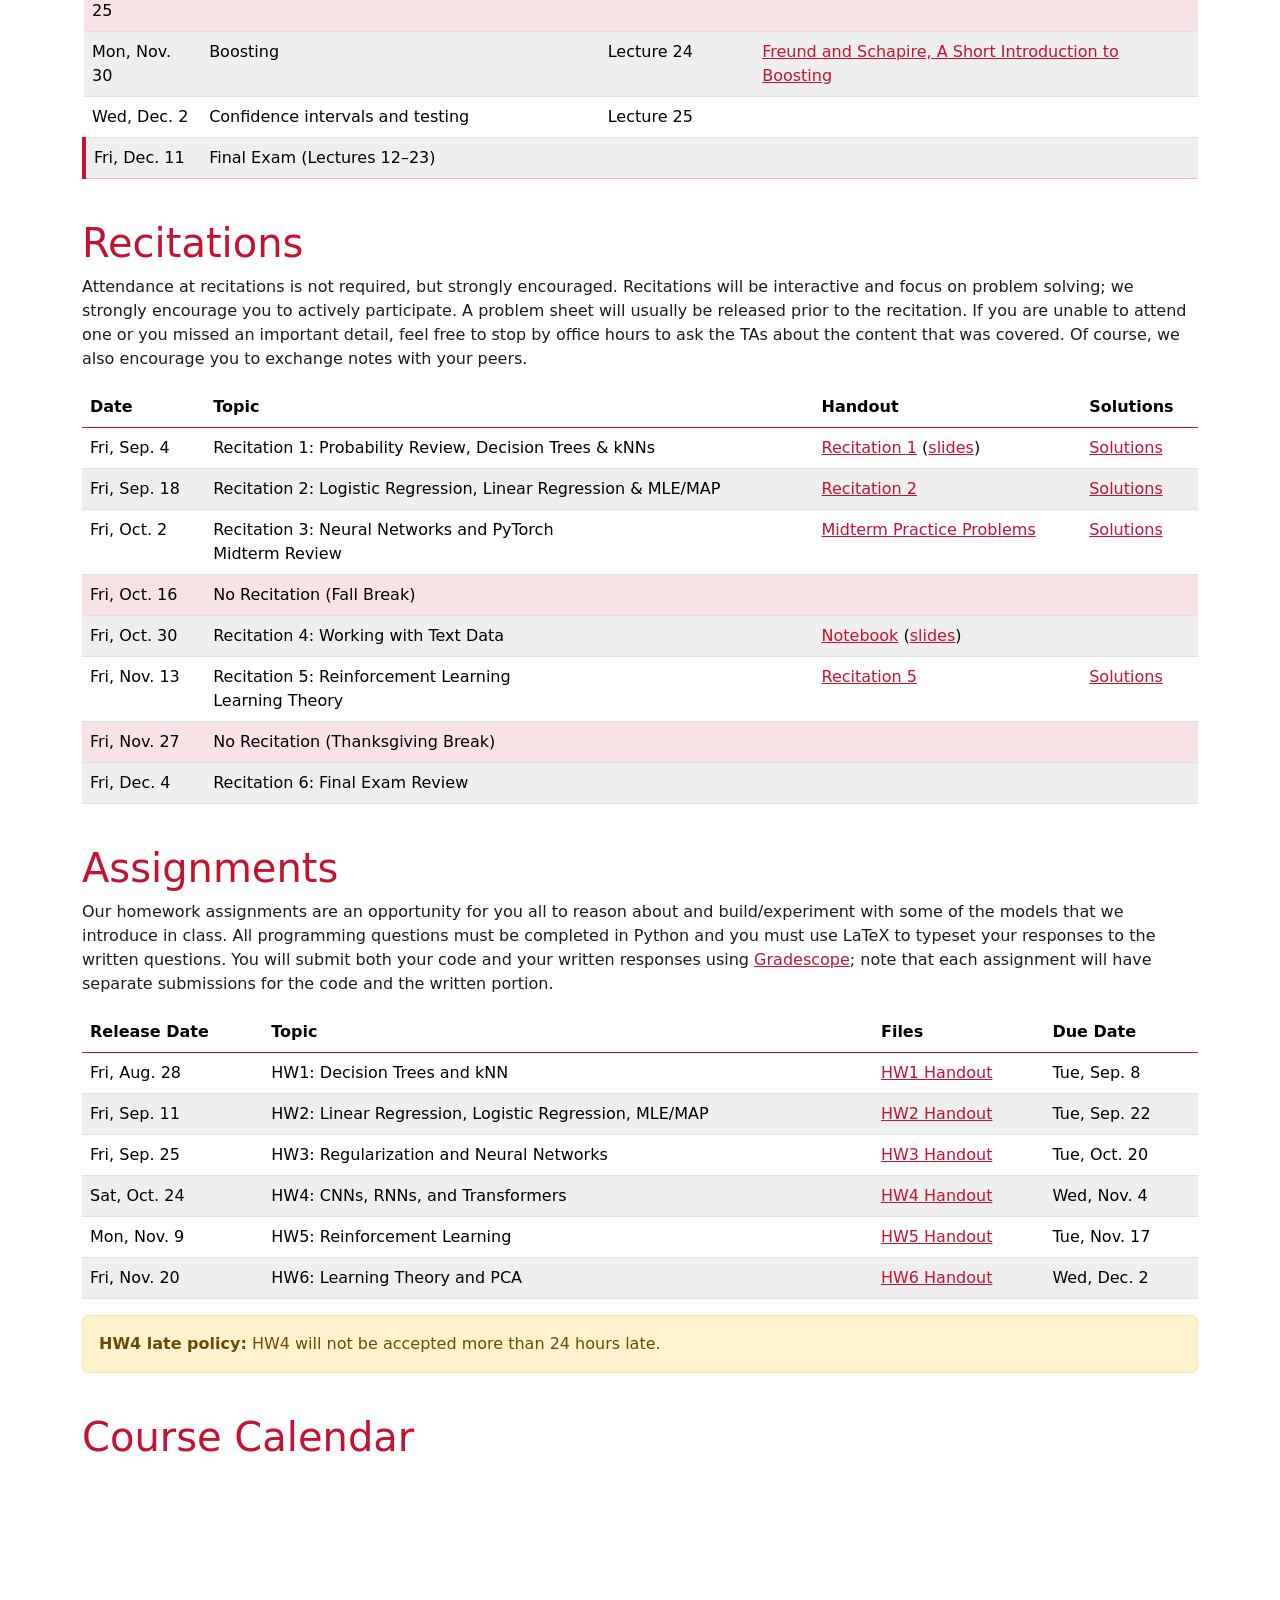
==== commit fc580cec: "Add Lecture 23 inked slides" ====
--- a/index.html
+++ b/index.html
@@ -978,7 +978,7 @@
       <tr>
         <td>Mon, Nov. 23</td>
         <td>Cross-validation, bagging</td>
-        <td><a href="slides/23-ensemble-bootstrap.pdf">Lecture 23</a></td>
+        <td><a href="slides/23-ensemble-bootstrap.pdf">Lecture 23</a> (<a href="slides/23-ensemble-bootstrap-inked.pdf">inked</a>)</td>
         <td></td>
       </tr>
       <tr class="table-row-closure">
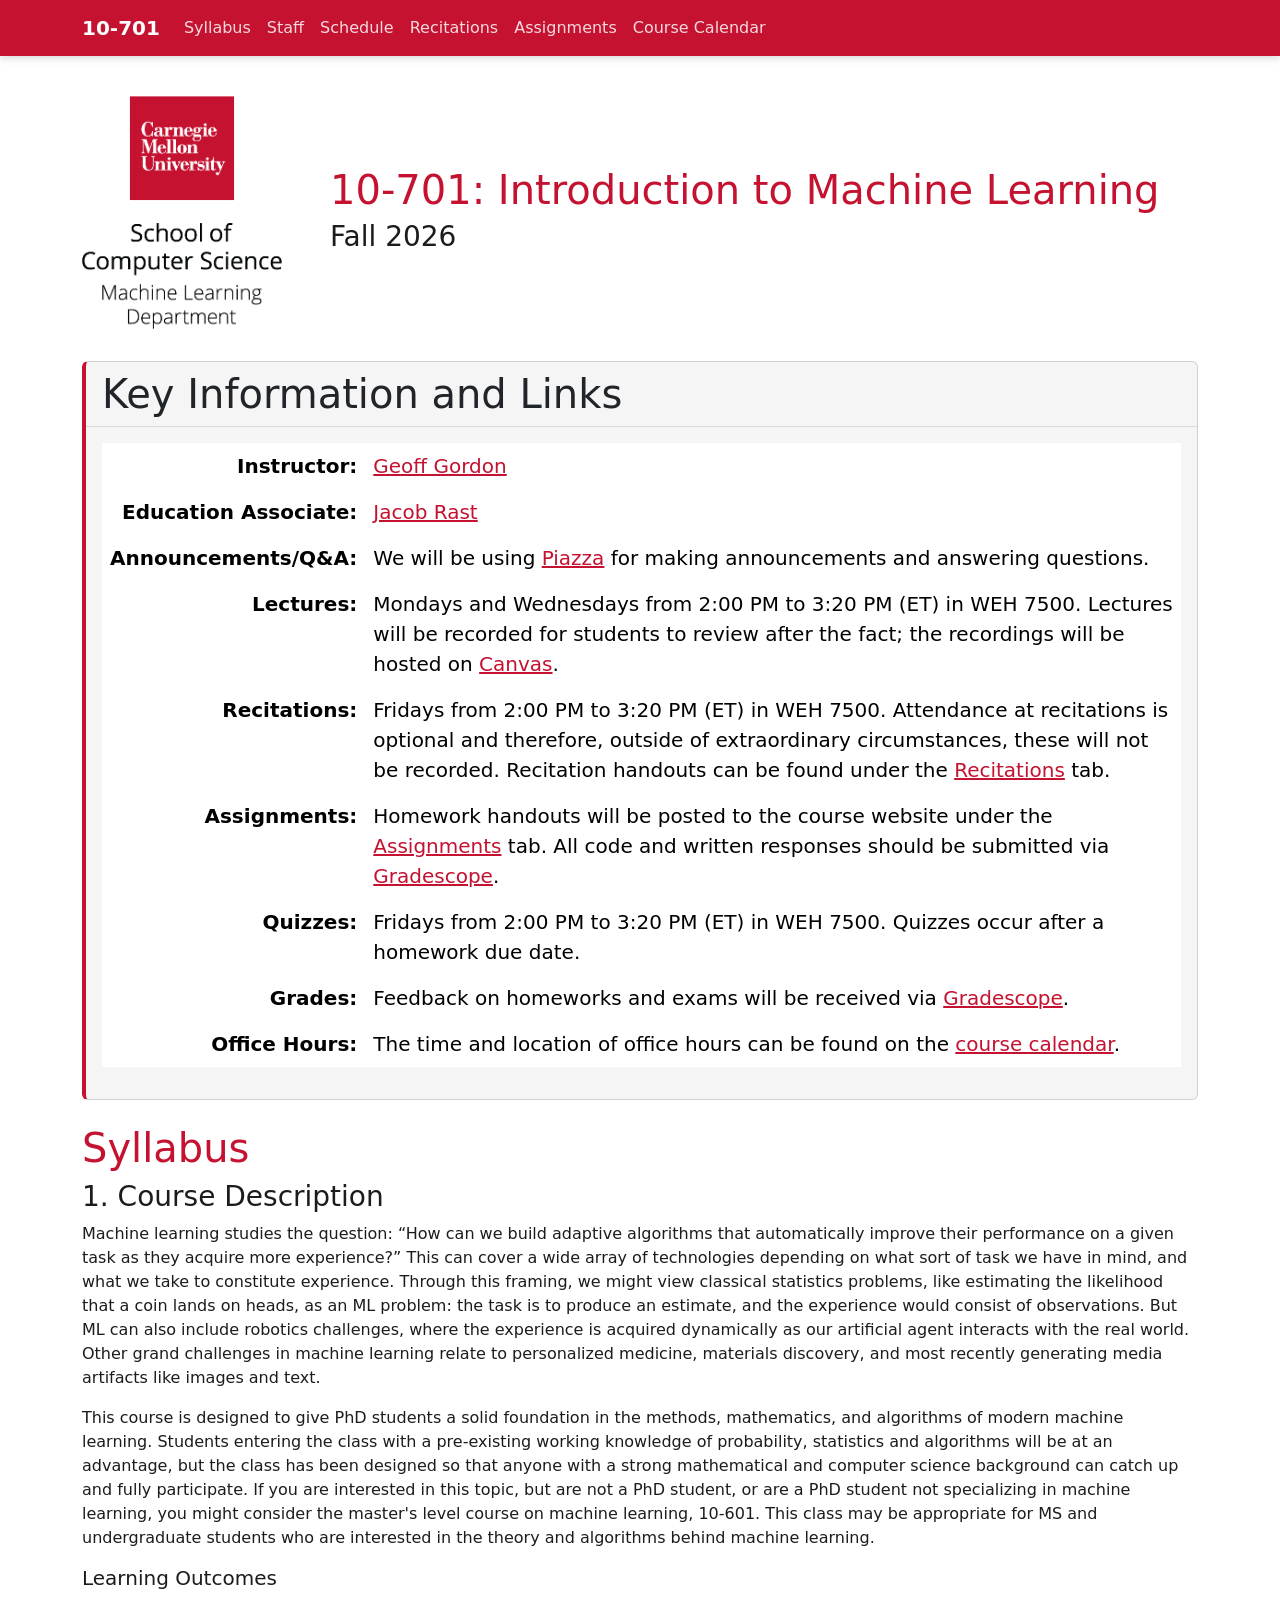
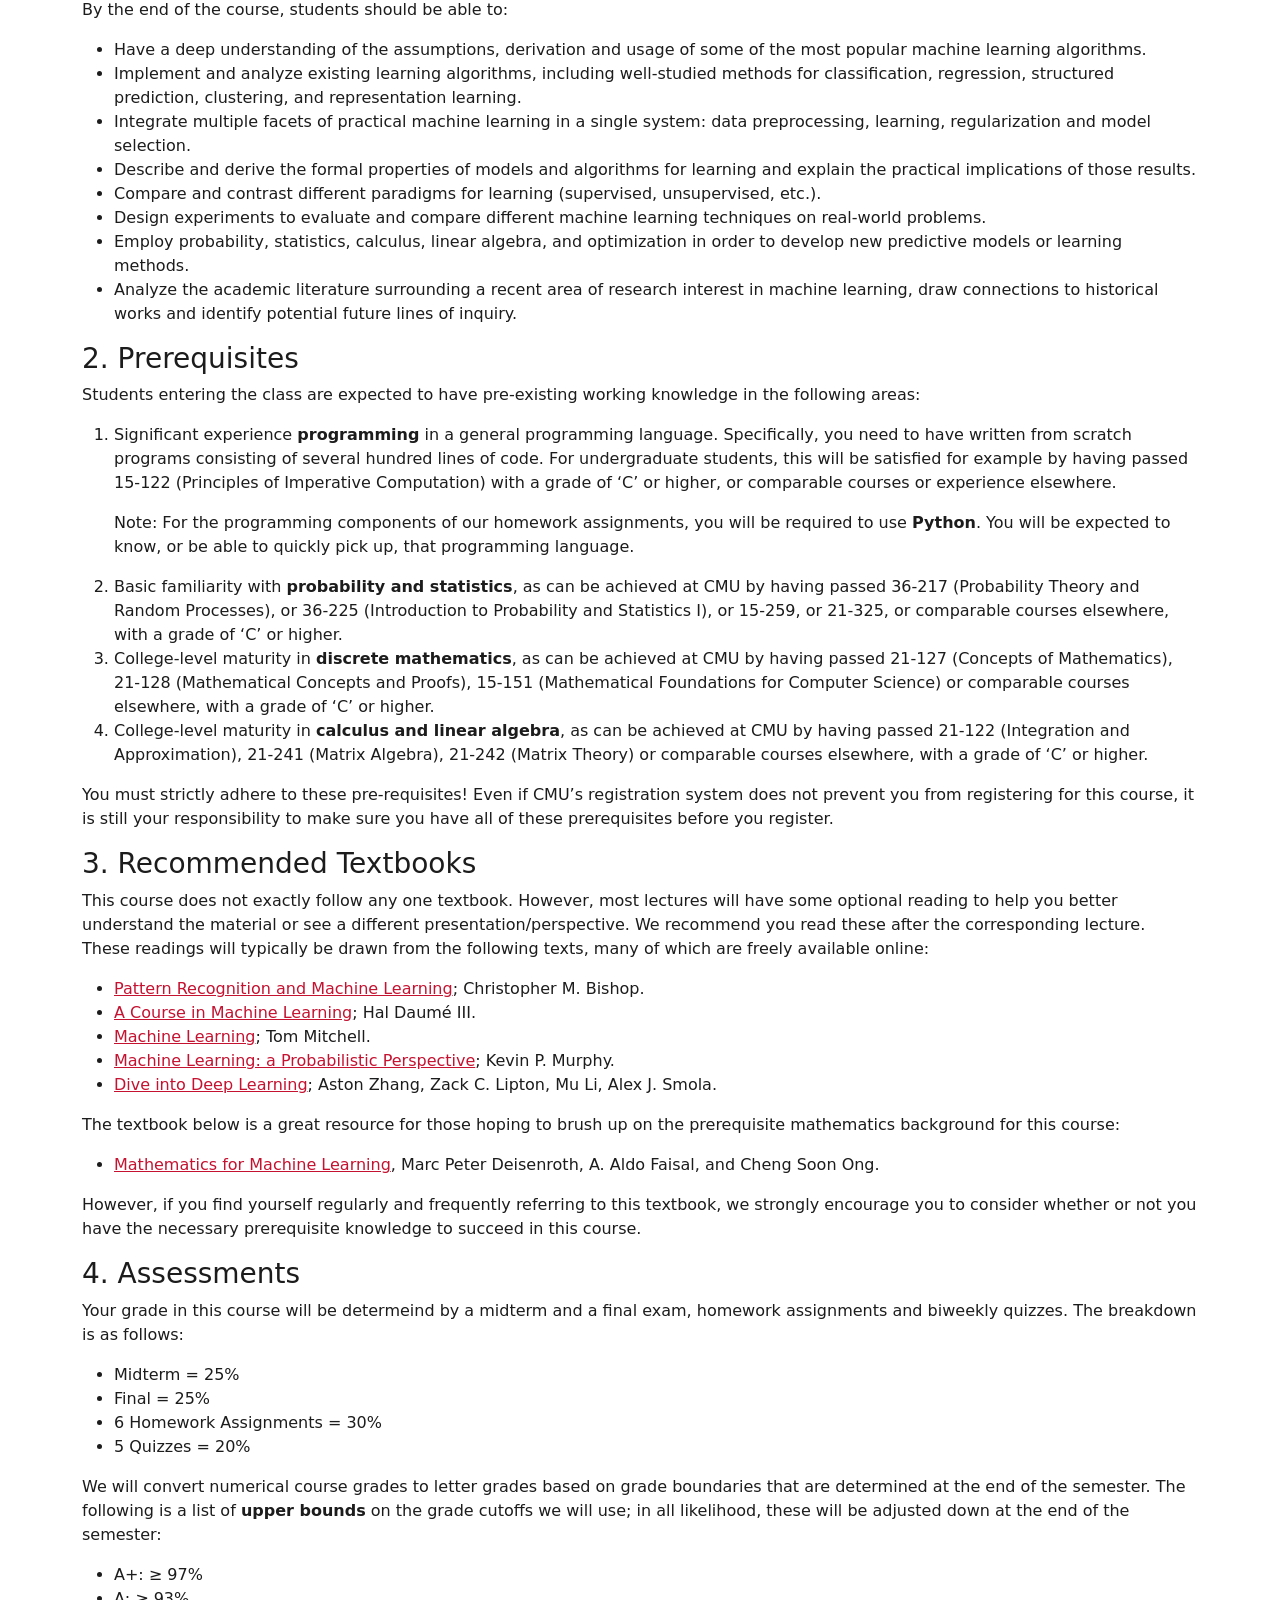
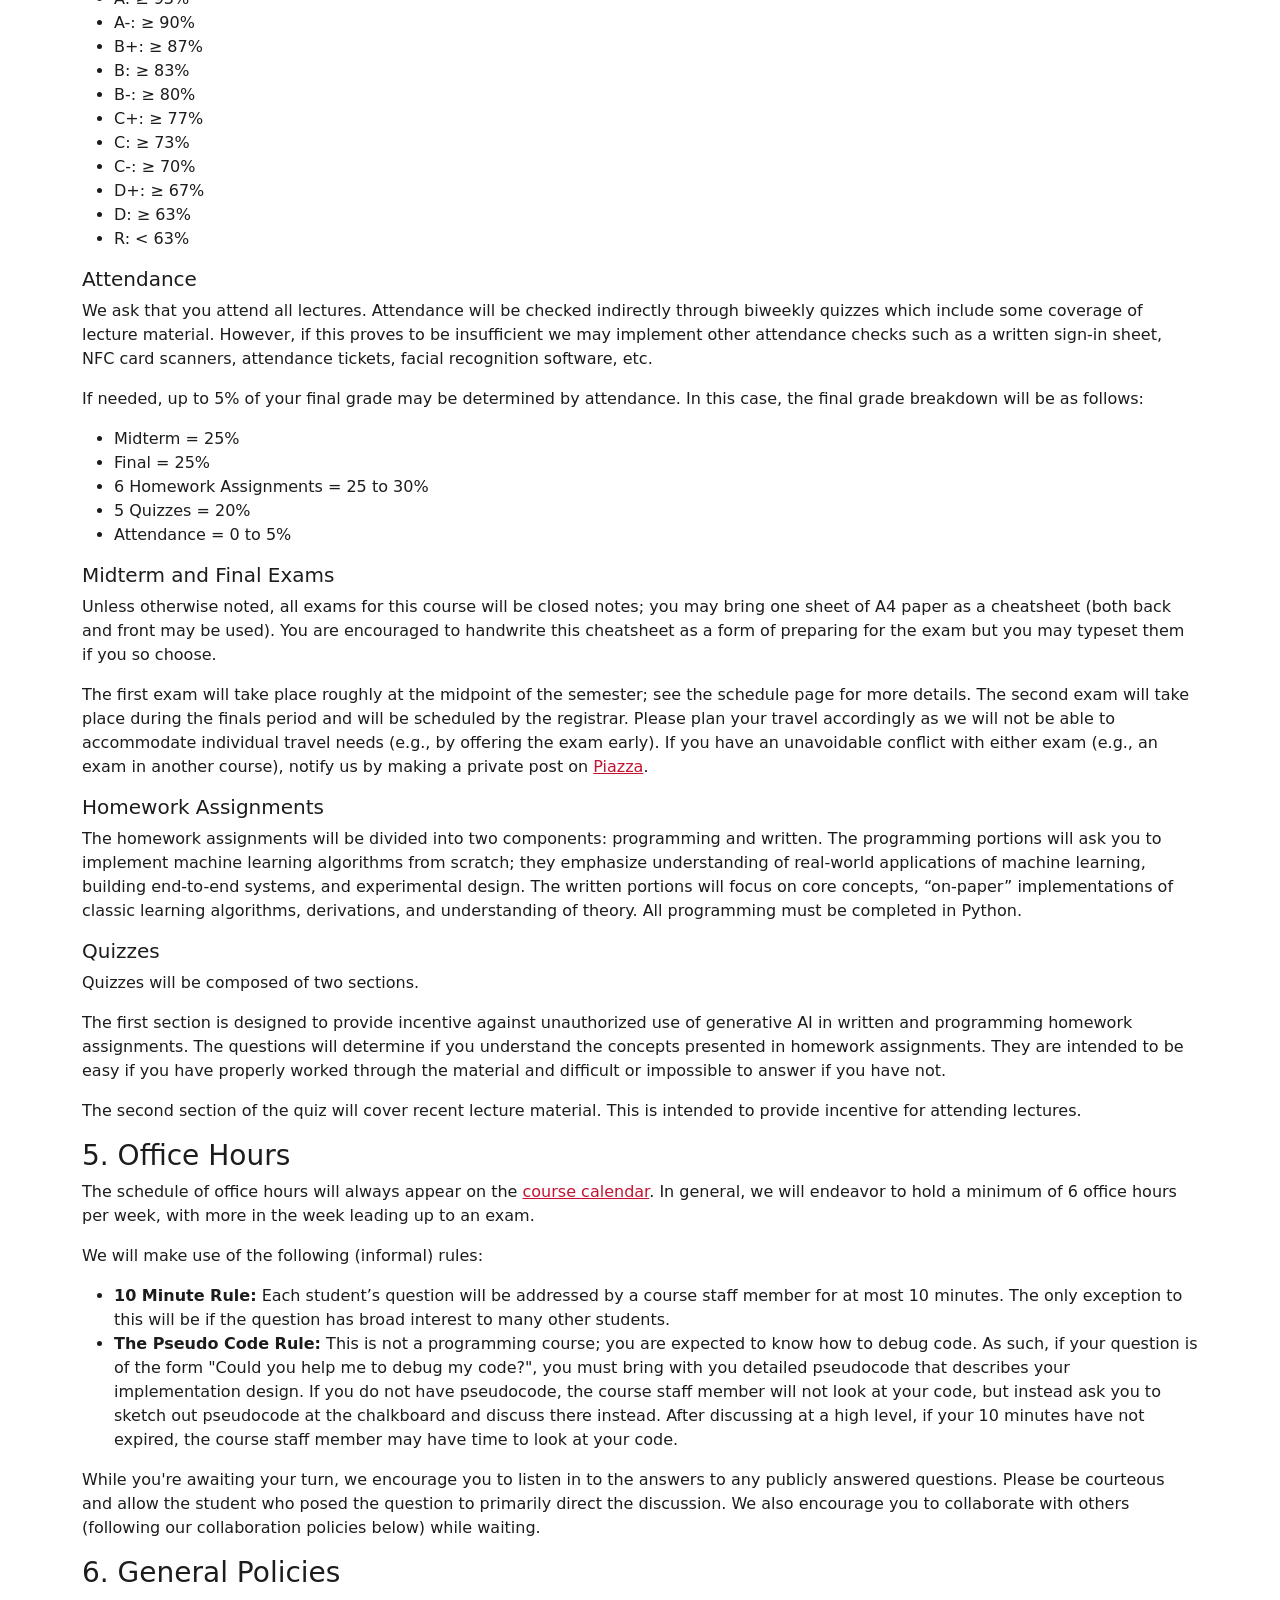
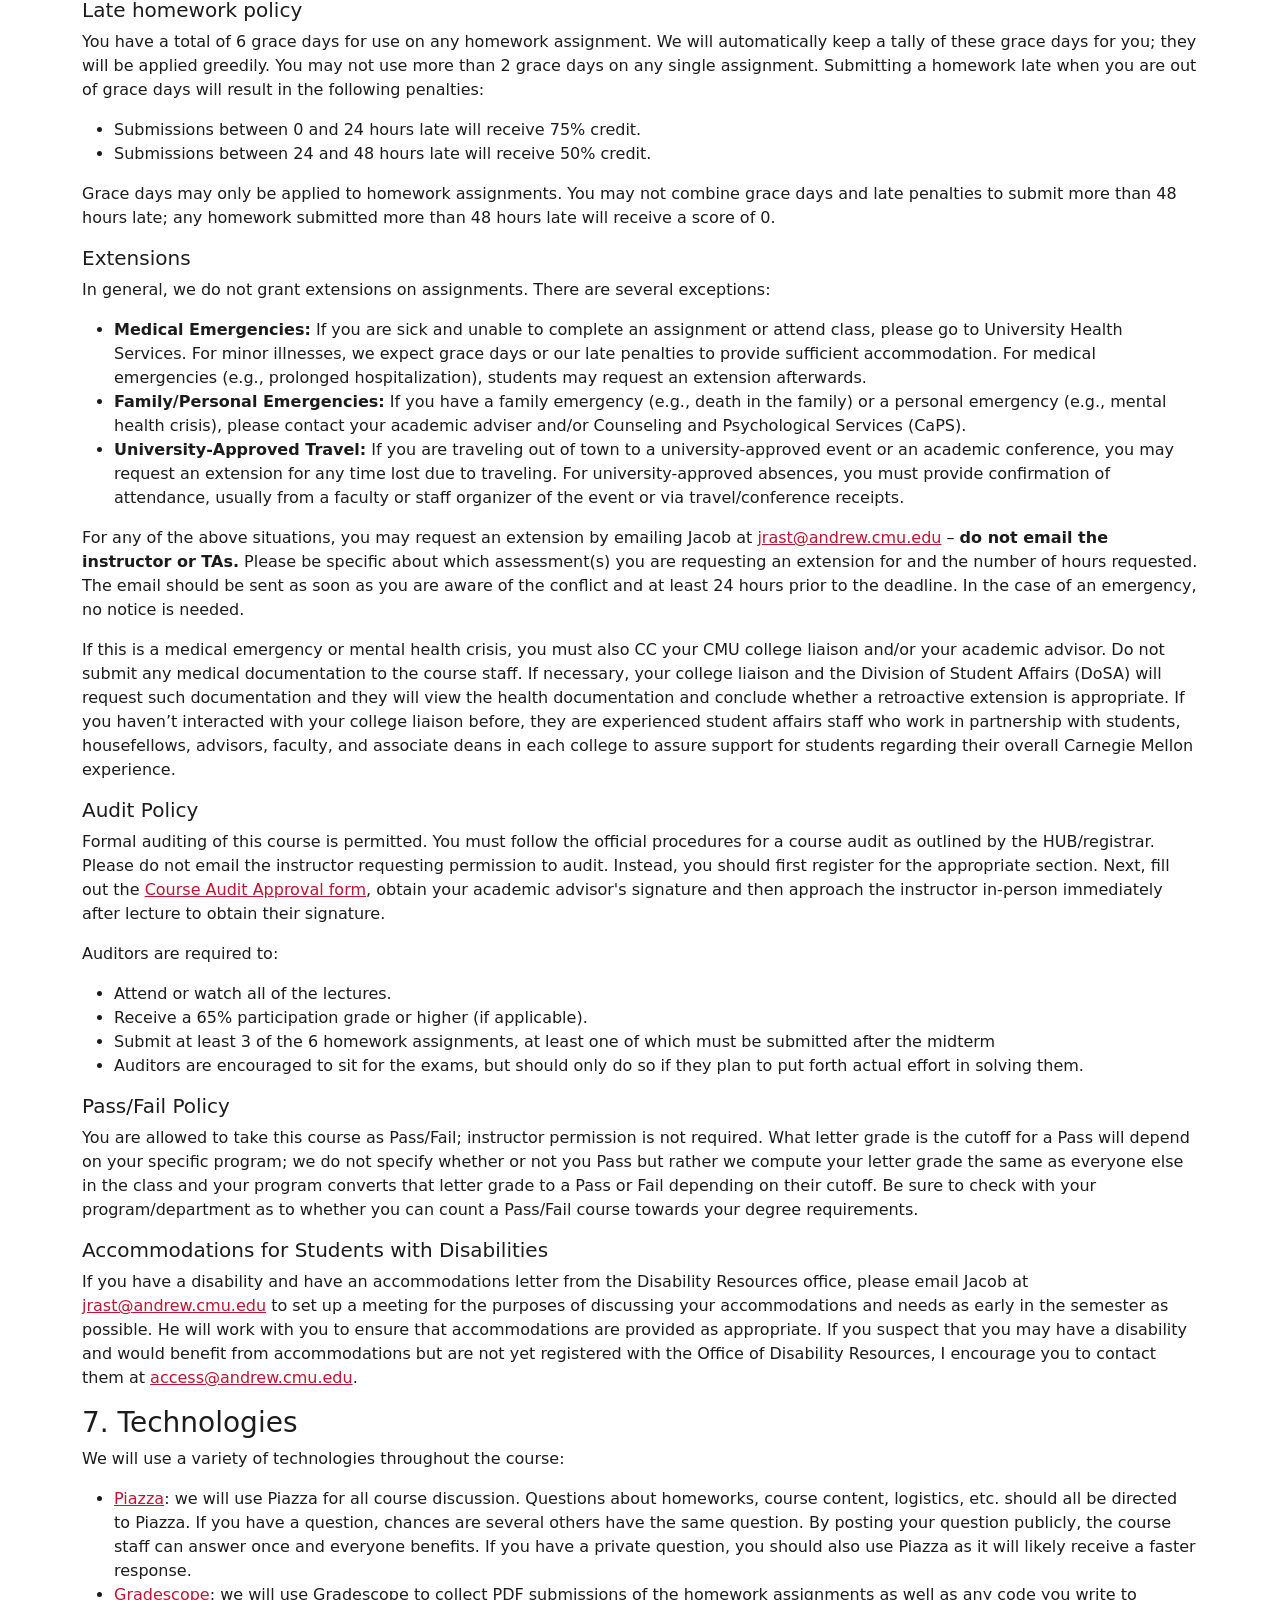
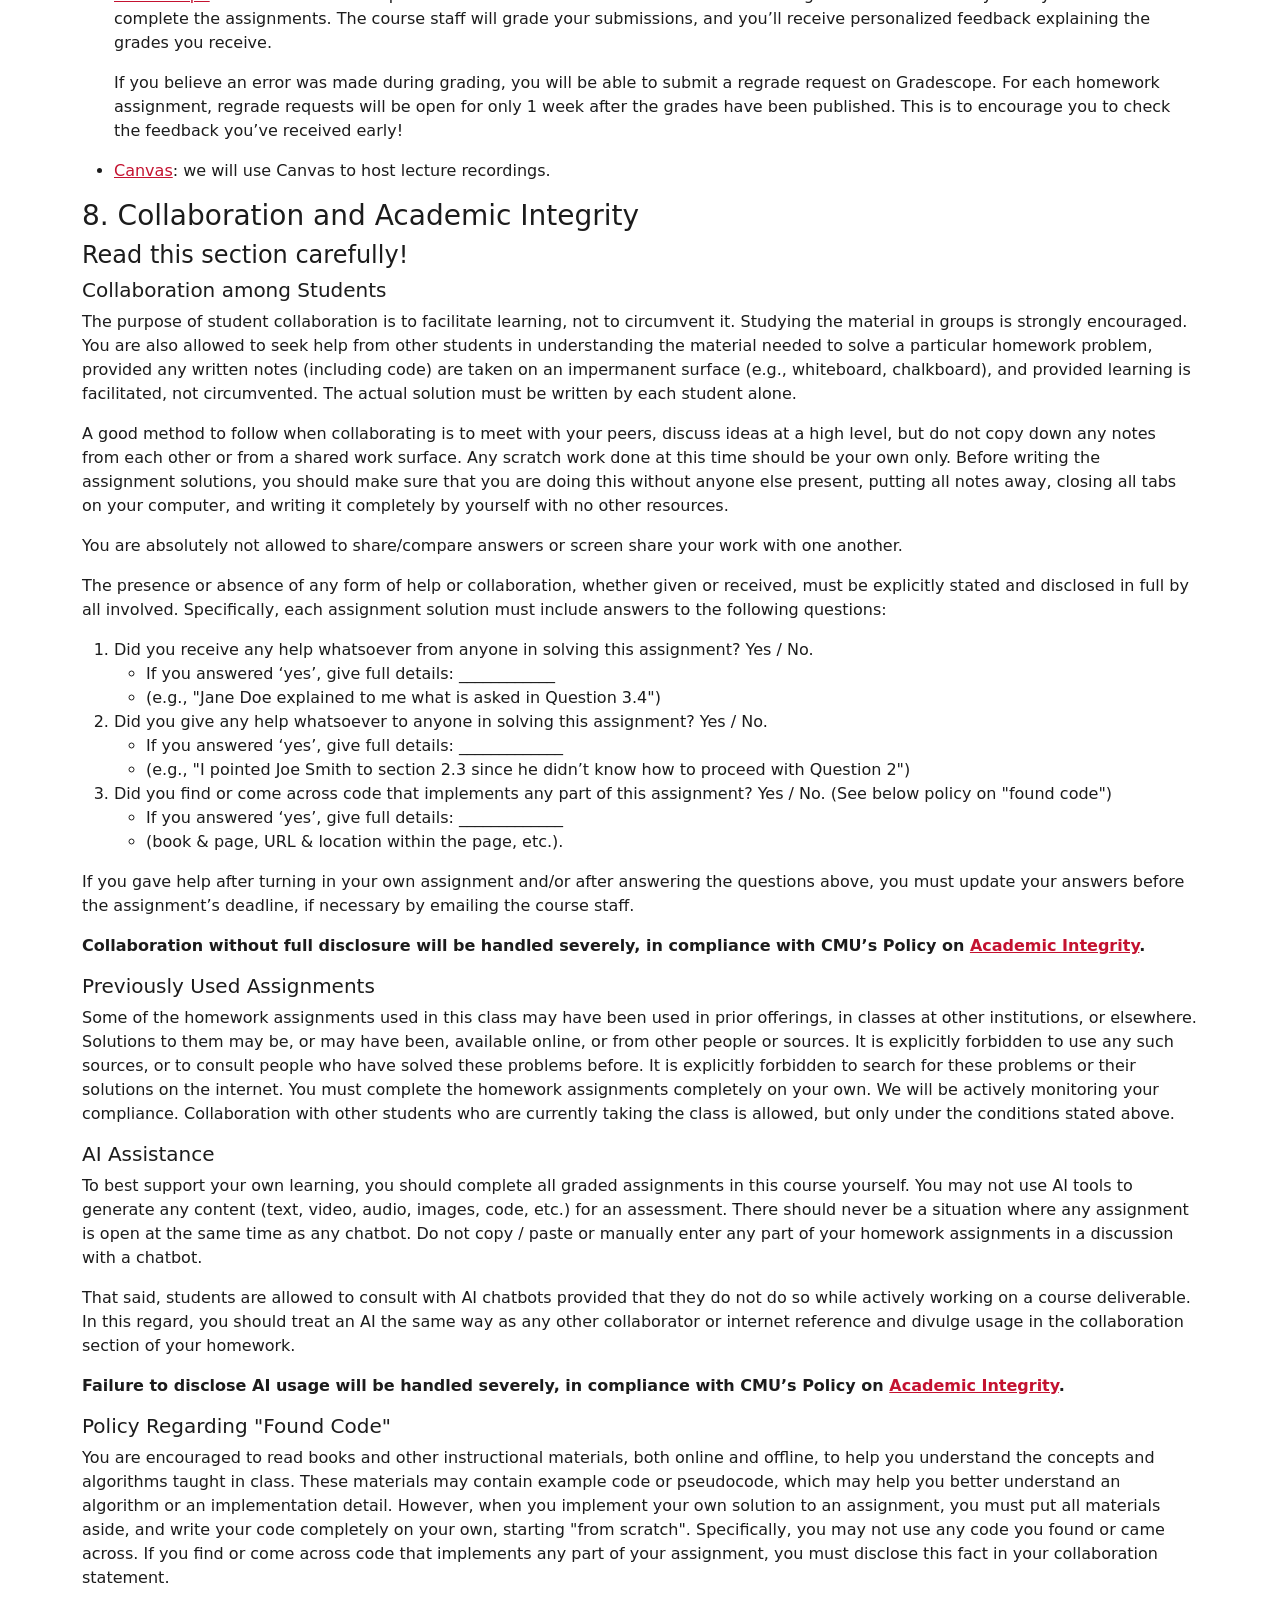
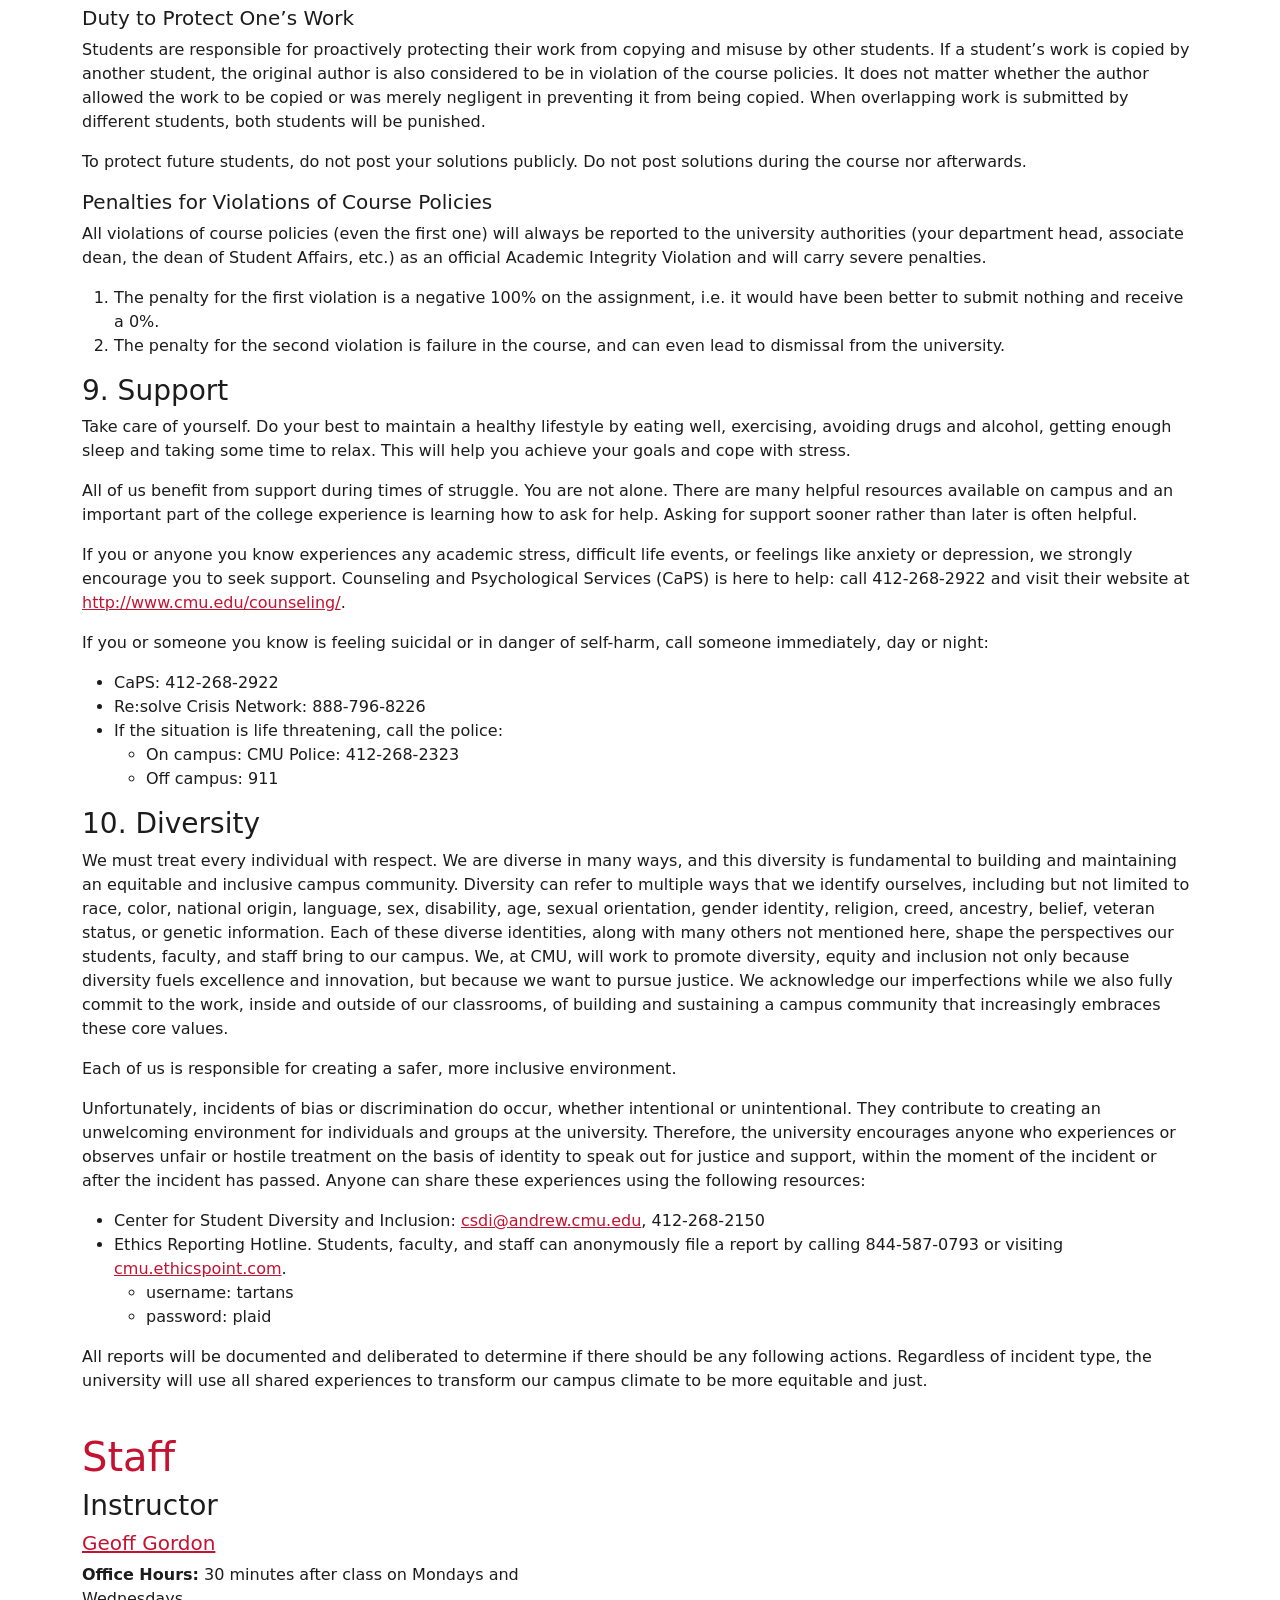
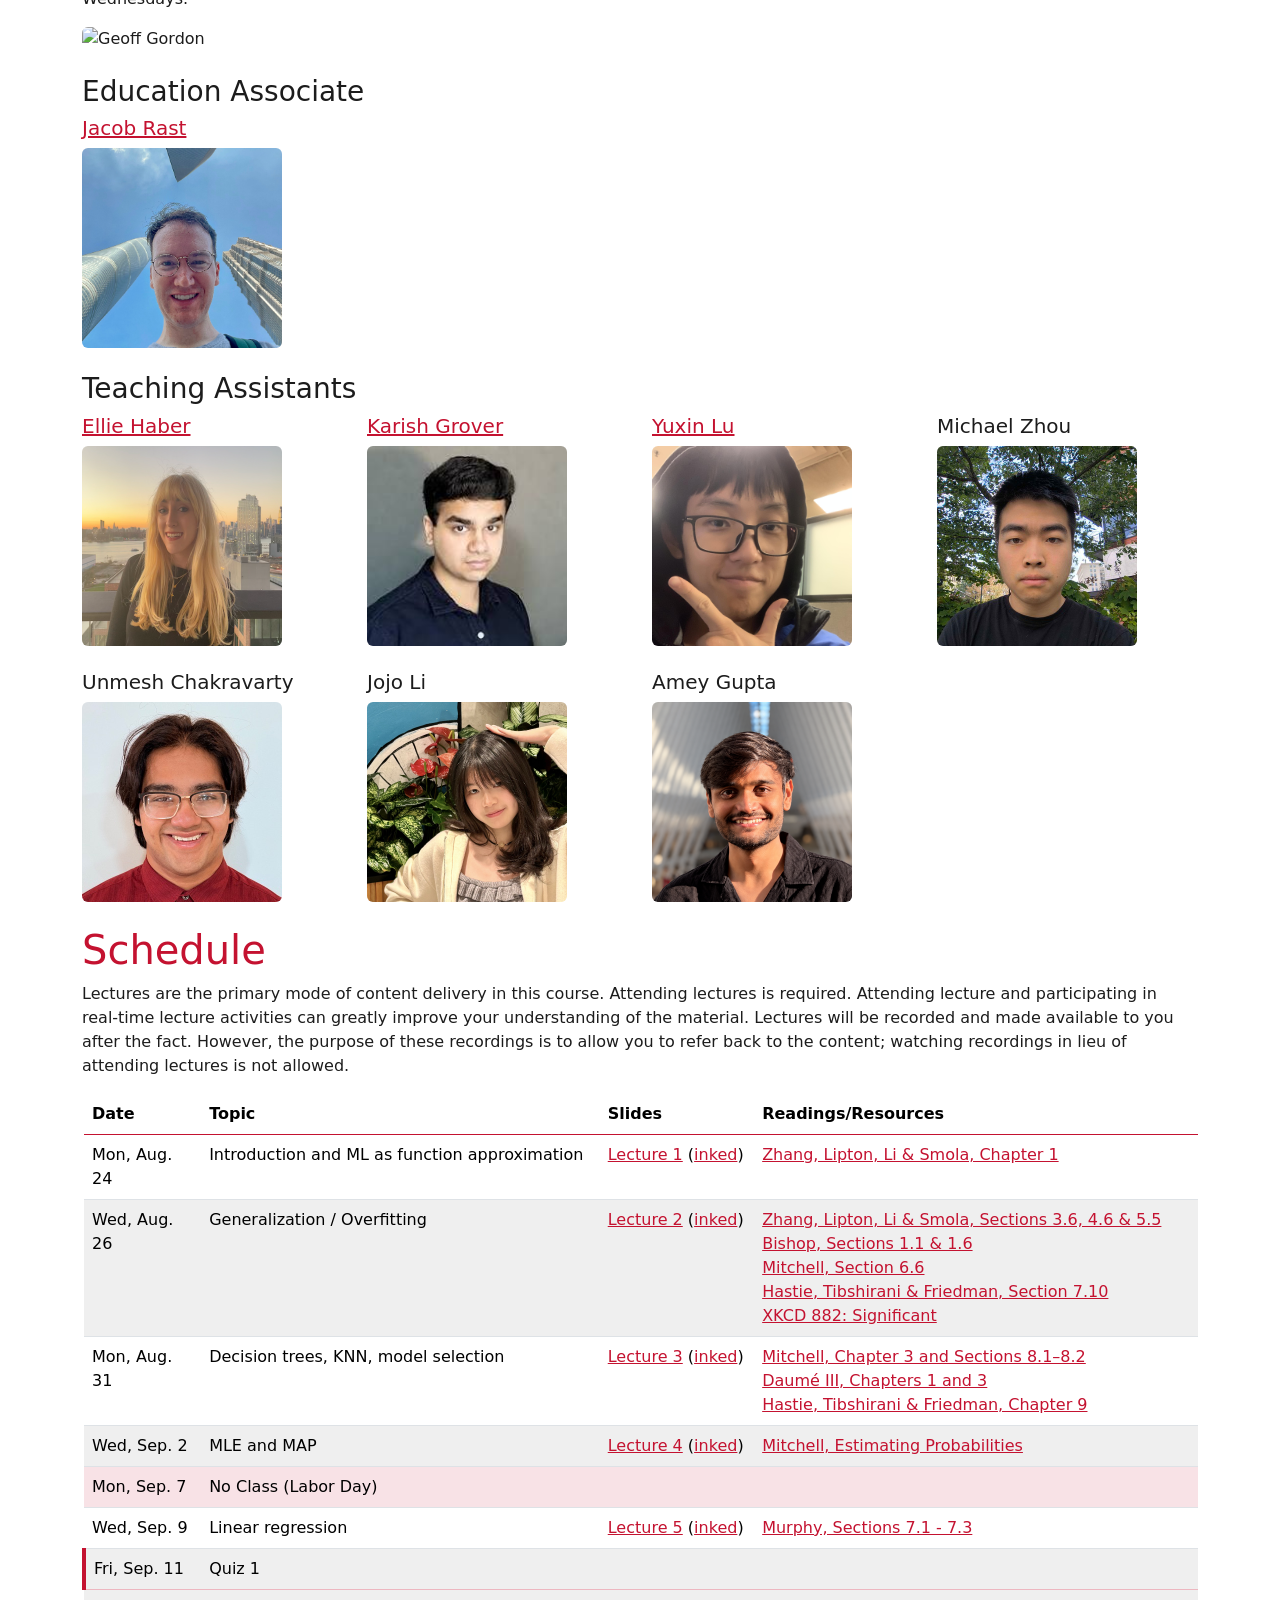
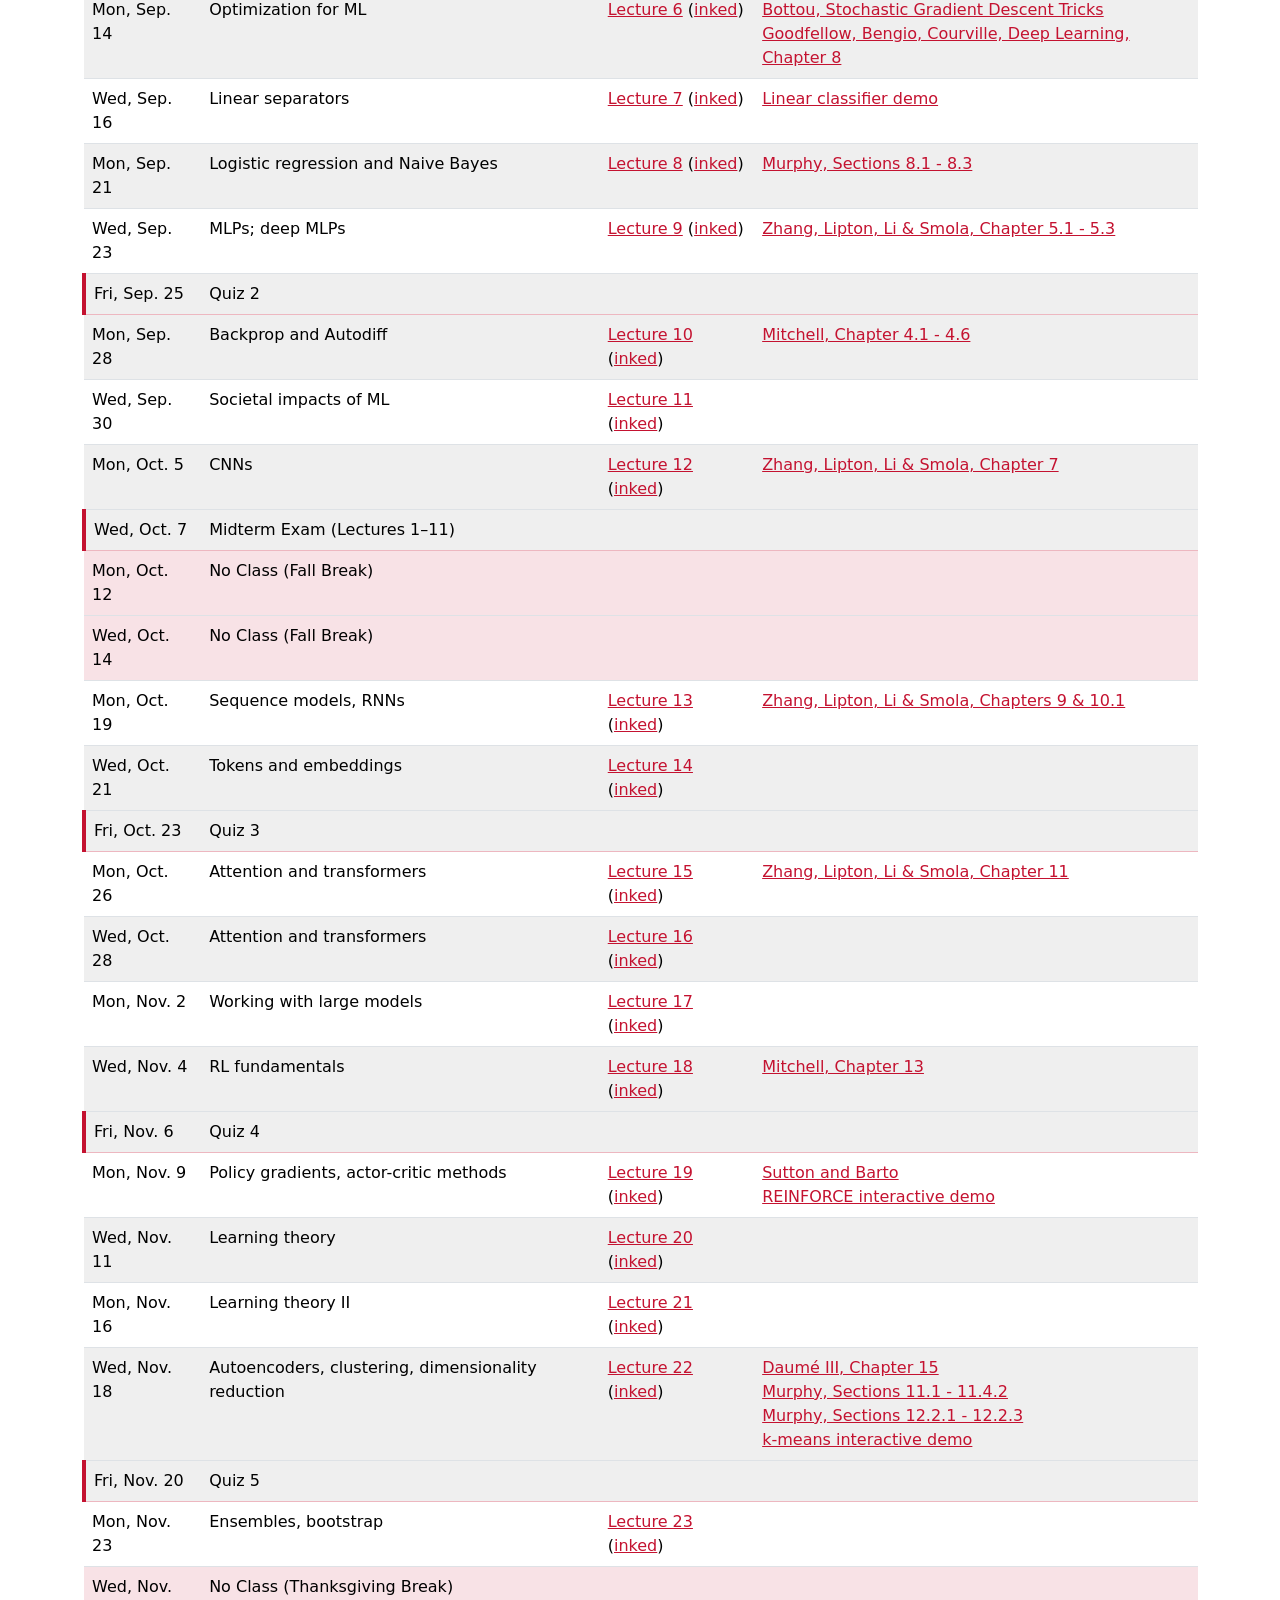
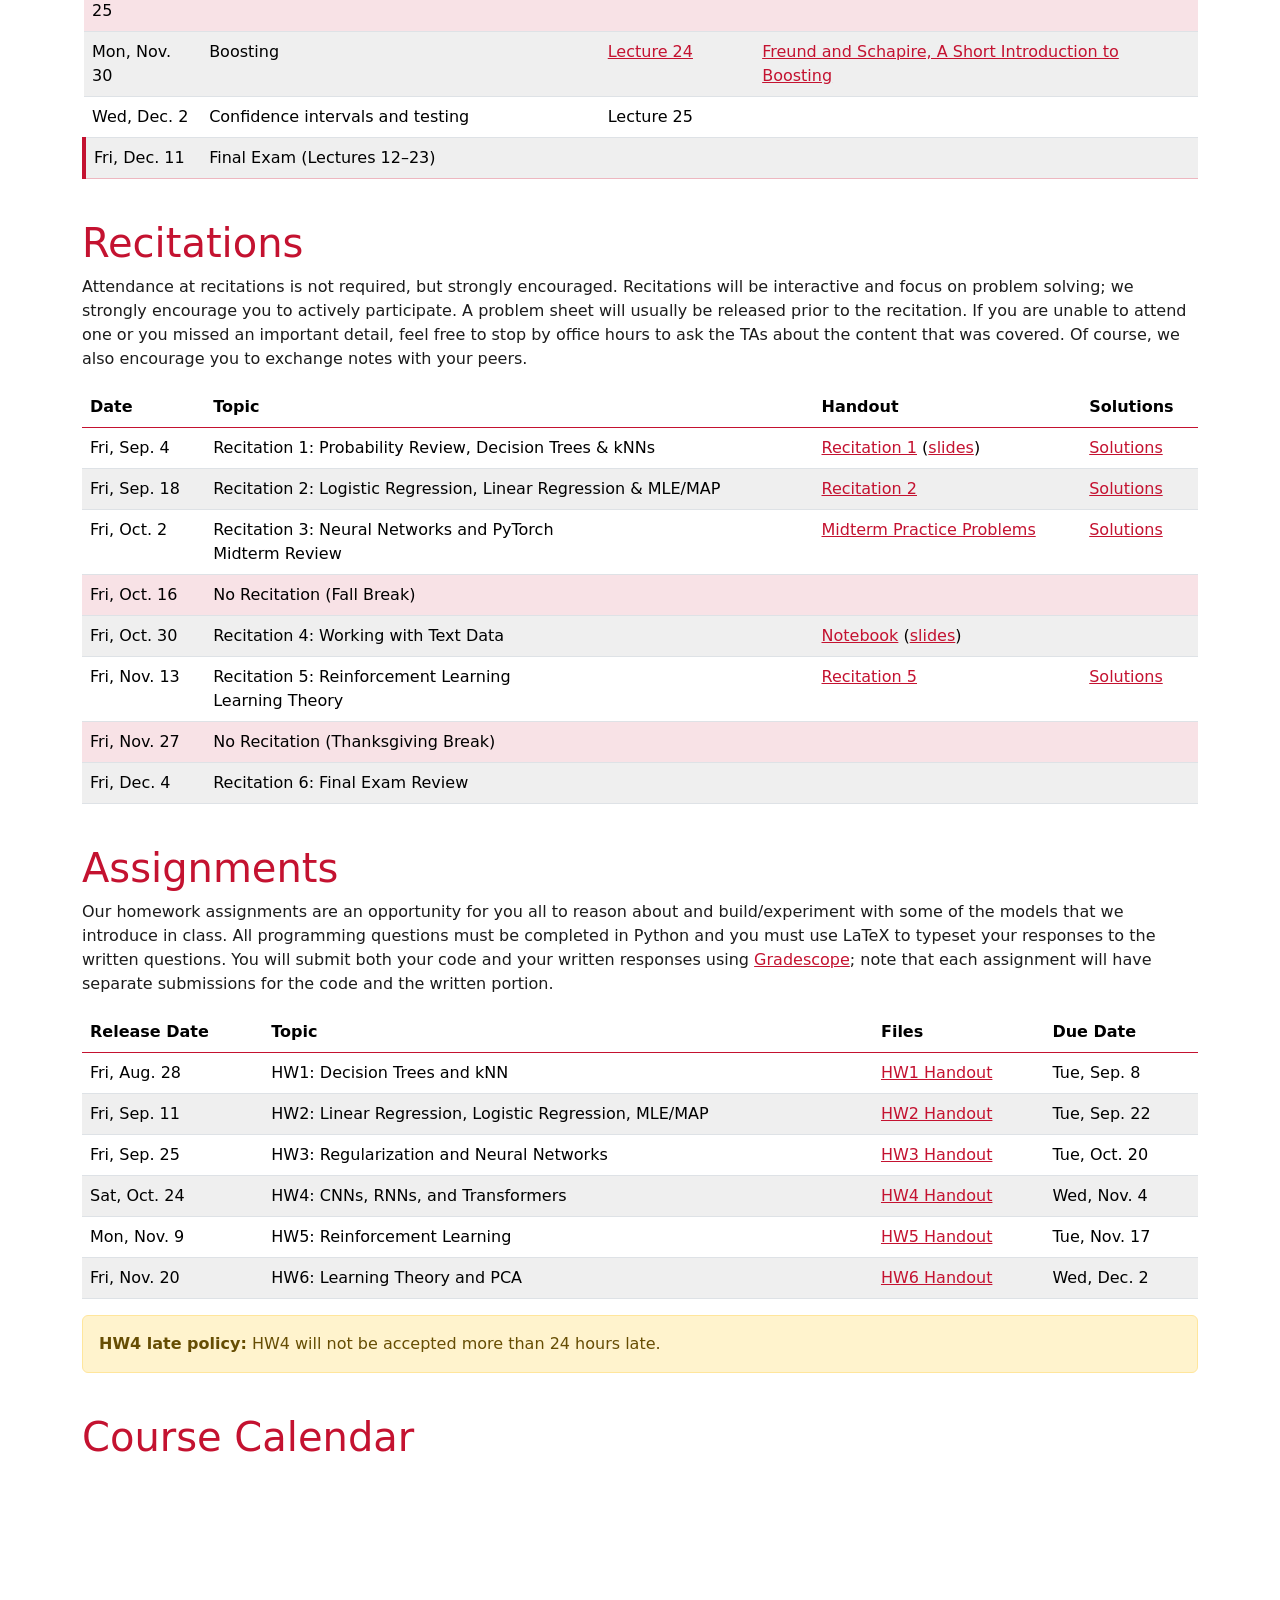
==== commit 8d948baa: "Add Lecture 24 slides and rename Lecture 23" ====
--- a/index.html
+++ b/index.html
@@ -977,7 +977,7 @@
       </tr>
       <tr>
         <td>Mon, Nov. 23</td>
-        <td>Cross-validation, bagging</td>
+        <td>Ensembles, bootstrap</td>
         <td><a href="slides/23-ensemble-bootstrap.pdf">Lecture 23</a> (<a href="slides/23-ensemble-bootstrap-inked.pdf">inked</a>)</td>
         <td></td>
       </tr>
@@ -990,7 +990,7 @@
       <tr class="table-row-alt">
         <td>Mon, Nov. 30</td>
         <td>Boosting</td>
-        <td>Lecture 24</td>
+        <td><a href="slides/24-boosting.pdf">Lecture 24</a></td>
         <td><a href="https://cseweb.ucsd.edu/~yfreund/papers/IntroToBoosting.pdf" target="_blank" rel="noopener noreferrer">Freund and Schapire, A Short Introduction to Boosting</a></td>
       </tr>
       <tr>
